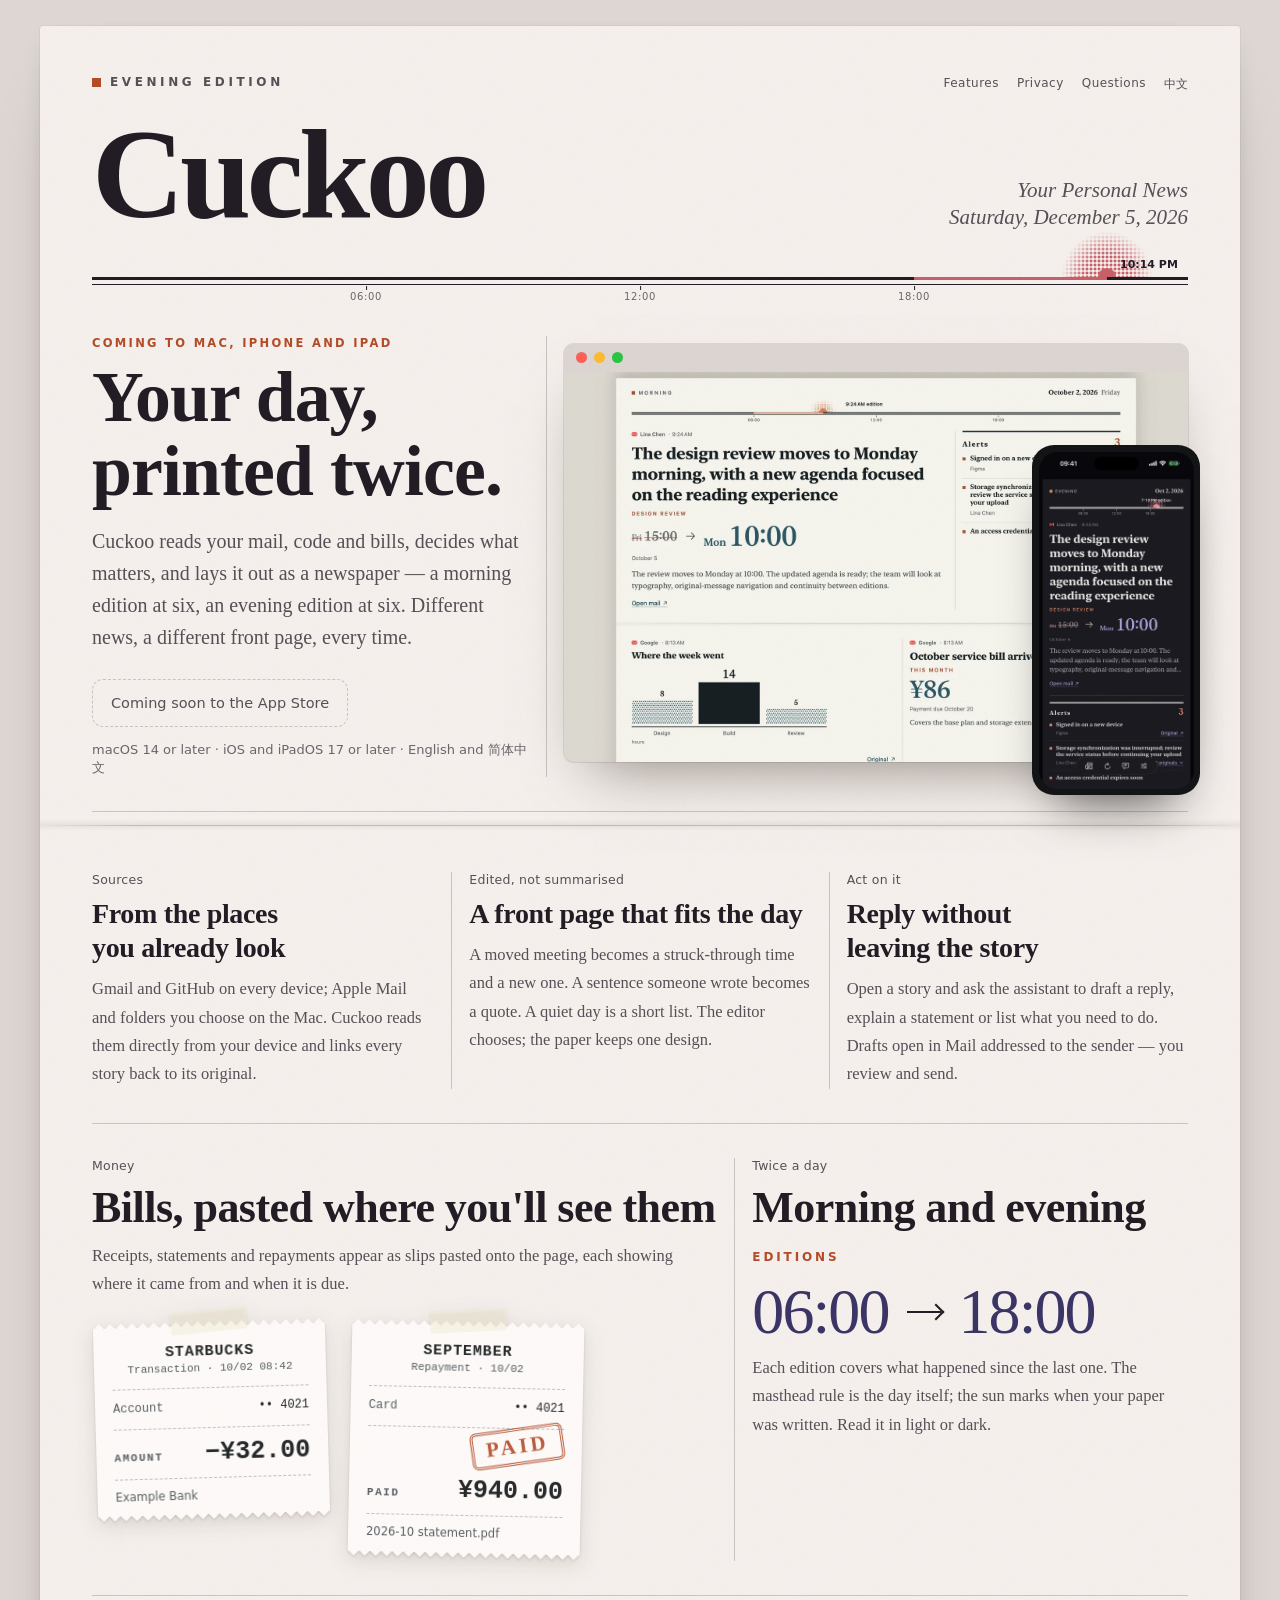
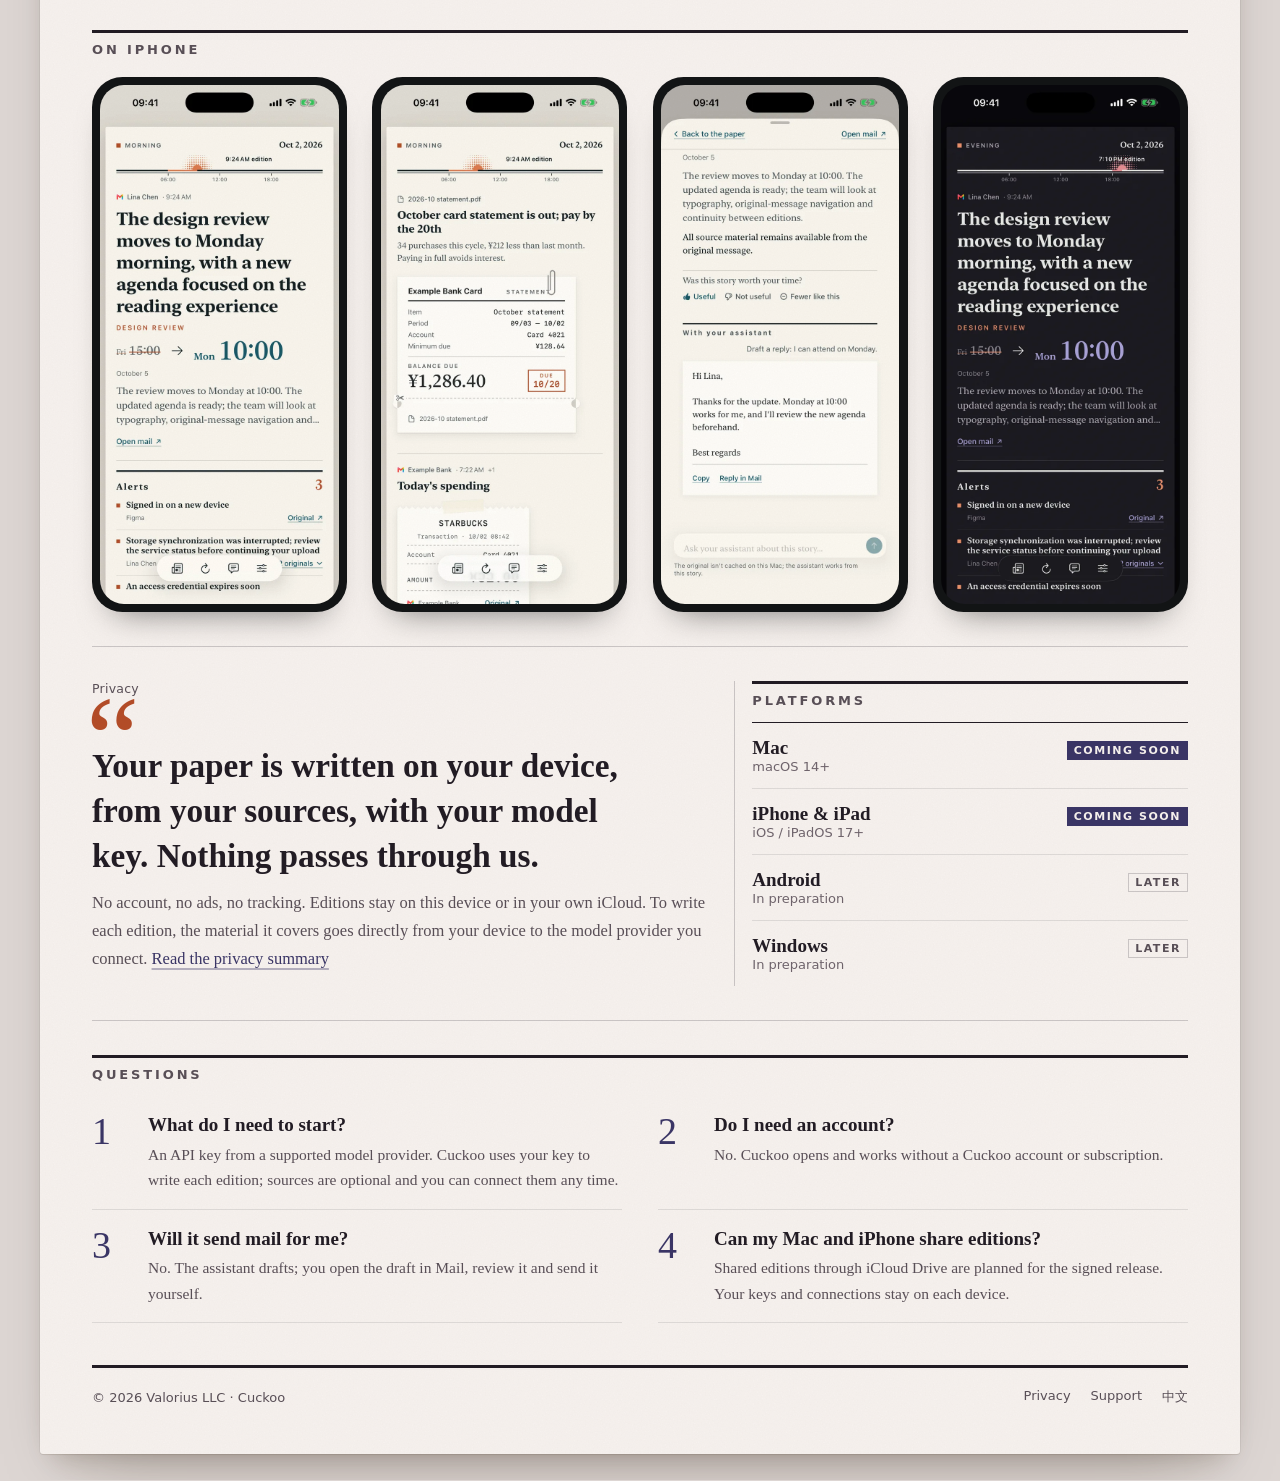
==== index.html @ d7185699 "Prepare direct Mac downloads and disclose update requests" ====
<!doctype html>
<html lang="en" data-lang="en">
<head>
<meta charset="utf-8">
<meta name="viewport" content="width=device-width, initial-scale=1, viewport-fit=cover">
<title>Cuckoo — Your Personal News</title>
<meta name="title-en" content="Cuckoo — Your Personal News">
<meta name="title-zh" content="晨昏报 — 你的个人报纸">
<meta name="description" content="Cuckoo turns your mail, code and bills into a personal newspaper, printed every morning and evening. For Mac, iPhone and iPad.">
<meta name="theme-color" content="#F7F4EC" media="(prefers-color-scheme: light)">
<meta name="theme-color" content="#151B1D" media="(prefers-color-scheme: dark)">
<link rel="icon" type="image/png" href="/favicon.png">
<link rel="apple-touch-icon" href="/apple-touch-icon.png">
<link rel="canonical" href="https://cuckoo.day/">
<meta property="og:type" content="website">
<meta property="og:url" content="https://cuckoo.day/">
<meta property="og:title" content="Cuckoo — Your Personal News">
<meta property="og:description" content="Your mail, code and bills, printed as a newspaper every morning and evening.">
<meta property="og:image" content="https://cuckoo.day/assets/og-image.png">
<meta name="twitter:card" content="summary_large_image">
<link rel="stylesheet" href="/assets/site.css">
<script src="/assets/config.js"></script>
<script src="/assets/site.js"></script>
</head>
<body>
<a class="skip" href="#main"><span data-l="en">Skip to content</span><span data-l="zh">跳到正文</span></a>
<article class="sheet">
  <header>
    <div class="folio">
      <span class="ed"><i></i><span data-edition>Morning edition</span></span>
      <nav aria-label="Site">
        <a class="opt" href="#features"><span data-l="en">Features</span><span data-l="zh">功能</span></a>
        <a class="opt" href="#privacy"><span data-l="en">Privacy</span><span data-l="zh">隐私</span></a>
        <a class="opt" href="#questions"><span data-l="en">Questions</span><span data-l="zh">问答</span></a>
        <button type="button" onclick="cuckooToggleLanguage()" aria-label="Switch language / 切换语言"><span data-l="en">中文</span><span data-l="zh">English</span></button>
      </nav>
    </div>
    <div class="nameplate">
      <h1><span data-l="en">Cuckoo</span><span data-l="zh">晨昏报</span></h1>
      <p><span data-l="en">Your Personal News</span><span data-l="zh">Cuckoo · 你的个人报纸</span><br><span class="date" data-today></span></p>
    </div>
    <div class="dayrule" aria-hidden="true">
      <div class="thick"></div><div class="thin"></div><div class="lit"></div>
      <span class="tick" style="left:25%">06:00</span><span class="tick" style="left:50%">12:00</span><span class="tick" style="left:75%">18:00</span>
      <div class="sun"></div><span class="now"></span>
    </div>
  </header>

  <main id="main">
    <section class="row" aria-labelledby="lead">
      <div class="cell s5">
        <div class="kick"><b><span data-l="en">Coming to Mac, iPhone and iPad</span><span data-l="zh">Mac、iPhone 与 iPad 首发</span></b></div>
        <h2 id="lead" class="hl h-xl"><span data-l="en">Your day, printed twice.</span><span data-l="zh">把一天，印成两份报纸。</span></h2>
        <p class="deck">
          <span data-l="en">Cuckoo reads your mail, code and bills, decides what matters, and lays it out as a newspaper — a morning edition at six, an evening edition at six. Different news, a different front page, every time.</span>
          <span data-l="zh">晨昏报读你的邮件、代码和账单，挑出真正要紧的事，排成一份报纸。早上六点一期晨报，傍晚六点一期晚报。每一期内容不同，头版也不同。</span>
        </p>
        <div class="get">
          <a class="store" data-download="mac" hidden href="#"><span><small>macOS 14+</small><span data-l="en">Download for Mac</span><span data-l="zh">下载 Mac 版</span></span></a>
          <a class="store" data-store="mac" hidden href="#"><svg viewBox="0 0 20 20" aria-hidden="true"><path d="M2 4.5A1.5 1.5 0 0 1 3.5 3h13A1.5 1.5 0 0 1 18 4.5V13H2zM0 14h20v1a2 2 0 0 1-2 2H2a2 2 0 0 1-2-2z"/></svg><span><small><span data-l="en">App Store</span><span data-l="zh">App Store</span></small><span data-l="en">Download for Mac</span><span data-l="zh">下载 Mac 版</span></span></a>
          <a class="store" data-store="ios" hidden href="#"><svg viewBox="0 0 20 20" aria-hidden="true"><path d="M6 1h8a2 2 0 0 1 2 2v14a2 2 0 0 1-2 2H6a2 2 0 0 1-2-2V3a2 2 0 0 1 2-2zm2 1.5v1h4v-1z"/></svg><span><small>App Store</small><span data-l="en">iPhone &amp; iPad</span><span data-l="zh">iPhone 与 iPad</span></span></a>
          <span class="soon" data-soon><span data-l="en">Coming soon to the App Store</span><span data-l="zh">即将在 App Store 上架</span></span>
        </div>
        <p class="req" style="margin-top:14px"><span data-l="en">macOS 14 or later · iOS and iPadOS 17 or later · English and 简体中文</span><span data-l="zh">macOS 14 或更新版本 · iOS 与 iPadOS 17 或更新版本 · 简体中文与 English</span></p>
      </div>
      <div class="cell s7">
        <div class="hero">
          <div class="mac">
            <div class="bar" aria-hidden="true"><i></i><i></i><i></i></div>
            <img width="1600" height="1000" data-src-en="/assets/shots/mac-en-01-front.webp" data-src-zh="/assets/shots/mac-zh-Hans-01-front.webp" data-alt-en="Cuckoo on a Mac: a morning edition whose lead story shows a meeting moved from Friday 15:00 to Monday 10:00, with three alerts in the margin." data-alt-zh="Mac 上的晨昏报：头条显示设计评审由周五 15:00 改到周一 10:00，右侧是三条提醒。" alt="">
          </div>
          <div class="phone">
            <img width="660" height="1434" data-src-en="/assets/shots/iphone-en-05-dusk-dark.webp" data-src-zh="/assets/shots/iphone-zh-Hans-05-dusk-dark.webp" data-alt-en="The evening edition on iPhone in dark appearance." data-alt-zh="iPhone 上深色外观的晚报。" alt="">
          </div>
        </div>
      </div>
    </section>

    <div class="fold" aria-hidden="true"></div>

    <section id="features" class="row" aria-label="Features">
      <article class="cell s4">
        <div class="kick"><span data-l="en">Sources</span><span data-l="zh">来源</span></div>
        <h3 class="hl h-m"><span data-l="en">From the places you already look</span><span data-l="zh">来自你本来就要看的地方</span></h3>
        <p class="body"><span data-l="en">Gmail and GitHub on every device; Apple Mail and folders you choose on the Mac. Cuckoo reads them directly from your device and links every story back to its original.</span><span data-l="zh">各设备都可连接 Gmail 和 GitHub；在 Mac 上还能读取 Apple 邮件和你选定的文件夹。所有内容由你的设备直接读取，每篇报道都能回到原文。</span></p>
      </article>
      <article class="cell s4">
        <div class="kick"><span data-l="en">Edited, not summarised</span><span data-l="zh">编辑，而非摘要</span></div>
        <h3 class="hl h-m"><span data-l="en">A front page that fits the day</span><span data-l="zh">每天的头版都不一样</span></h3>
        <p class="body"><span data-l="en">A moved meeting becomes a struck-through time and a new one. A sentence someone wrote becomes a quote. A quiet day is a short list. The editor chooses; the paper keeps one design.</span><span data-l="zh">会议改期，就把旧时间划掉、新时间放大；有人说了一句关键的话，就做成引语；没什么大事，就列几条要点。版式由编辑决定，设计始终如一。</span></p>
      </article>
      <article class="cell s4">
        <div class="kick"><span data-l="en">Act on it</span><span data-l="zh">读完就办</span></div>
        <h3 class="hl h-m"><span data-l="en">Reply without leaving the story</span><span data-l="zh">在报道里直接回复</span></h3>
        <p class="body"><span data-l="en">Open a story and ask the assistant to draft a reply, explain a statement or list what you need to do. Drafts open in Mail addressed to the sender — you review and send.</span><span data-l="zh">打开一篇报道，让助手起草回复、解释账单，或列出你要做的事。草稿会在邮件 App 中打开，收件人就是原发件人，由你确认后再发送。</span></p>
      </article>
    </section>

    <section class="row" aria-label="Finance and editions">
      <article class="cell s7">
        <div class="kick"><span data-l="en">Money</span><span data-l="zh">财务</span></div>
        <h3 class="hl h-l"><span data-l="en">Bills, pasted where you'll see them</span><span data-l="zh">账单，贴在你看得见的地方</span></h3>
        <p class="body"><span data-l="en">Receipts, statements and repayments appear as slips pasted onto the page, each showing where it came from and when it is due.</span><span data-l="zh">小票、账单、还款，像真的单据一样贴在报纸上，每张都写明来源和到期日。</span></p>
        <div class="board" aria-hidden="true">
          <div class="stk" style="--r:-1.6deg"><i class="tape"></i><div class="receipt">
            <div class="m">STARBUCKS</div><div class="sub"><span data-l="en">Transaction</span><span data-l="zh">交易</span> · 10/02 08:42</div>
            <div class="dash"></div><div class="kv"><span data-l="en">Account</span><span data-l="zh">账户</span><b>•• 4021</b></div><div class="dash"></div>
            <div class="tot"><span data-l="en">AMOUNT</span><span data-l="zh">金额</span><b>−¥32.00</b></div><div class="dash"></div>
            <div class="src">Example Bank</div></div></div>
          <div class="stk" style="--r:1.2deg"><i class="tape"></i><div class="receipt">
            <div class="m"><span data-l="en">SEPTEMBER</span><span data-l="zh">九月账单</span></div><div class="sub"><span data-l="en">Repayment</span><span data-l="zh">还款</span> · 10/02</div>
            <div class="dash"></div><div class="kv"><span data-l="en">Card</span><span data-l="zh">信用卡</span><b>•• 4021</b></div><div class="dash"></div>
            <div class="tot" style="padding-top:38px"><span data-l="en">PAID</span><span data-l="zh">已还</span><b>¥940.00</b></div><div class="dash"></div>
            <div class="src">2026-10 statement.pdf</div></div>
            <div class="stamp"><span data-l="en">PAID</span><span data-l="zh">已还款</span></div></div>
        </div>
      </article>
      <article class="cell s5">
        <div class="kick"><span data-l="en">Twice a day</span><span data-l="zh">每天两期</span></div>
        <h3 class="hl h-l"><span data-l="en">Morning and evening</span><span data-l="zh">晨报与晚报</span></h3>
        <div class="label" style="margin-top:18px"><span data-l="en">Editions</span><span data-l="zh">出报时间</span></div>
        <div class="change pair"><span class="to">06:00</span><span class="arrow" aria-hidden="true"></span><span class="to">18:00</span></div>
        <p class="body"><span data-l="en">Each edition covers what happened since the last one. The masthead rule is the day itself; the sun marks when your paper was written. Read it in light or dark.</span><span data-l="zh">每一期只写上一期之后发生的事。报头那道双线就是今天，太阳标出这份报纸写好的时刻。深色、浅色都好读。</span></p>
      </article>
    </section>

    <section class="row" aria-label="Screens">
      <div class="cell s12">
        <div class="slug"><span><span data-l="en">On iPhone</span><span data-l="zh">在 iPhone 上</span></span></div>
        <div class="screens">
          <figure><img width="660" height="1434" loading="lazy" decoding="async" data-src-en="/assets/shots/iphone-en-01-front.webp" data-src-zh="/assets/shots/iphone-zh-Hans-01-front.webp" data-alt-en="Front page with a changed meeting time and alerts." data-alt-zh="头版：会议改期与提醒。" alt=""></figure>
          <figure><img width="660" height="1434" loading="lazy" decoding="async" data-src-en="/assets/shots/iphone-en-02-finance.webp" data-src-zh="/assets/shots/iphone-zh-Hans-02-finance.webp" data-alt-en="A card statement pasted onto the page beside its story." data-alt-zh="信用卡账单像单据一样贴在报道旁。" alt=""></figure>
          <figure><img width="660" height="1434" loading="lazy" decoding="async" data-src-en="/assets/shots/iphone-en-03-story.webp" data-src-zh="/assets/shots/iphone-zh-Hans-03-story.webp" data-alt-en="A story with feedback buttons and a reply drafted by the assistant." data-alt-zh="报道详情：反馈按钮与助手起草的回复。" alt=""></figure>
          <figure><img width="660" height="1434" loading="lazy" decoding="async" data-src-en="/assets/shots/iphone-en-05-dusk-dark.webp" data-src-zh="/assets/shots/iphone-zh-Hans-05-dusk-dark.webp" data-alt-en="The evening edition in dark appearance." data-alt-zh="深色外观的晚报。" alt=""></figure>
        </div>
      </div>
    </section>

    <section id="privacy" class="row" aria-labelledby="privacy-title">
      <article class="cell s7">
        <div class="kick"><span data-l="en">Privacy</span><span data-l="zh">隐私</span></div>
        <div class="quote"><q id="privacy-title"><span data-l="en">Your paper is written on your device, from your sources, with your model key. Nothing passes through us.</span><span data-l="zh">你的报纸在你的设备上、用你的来源、凭你的模型密钥写成。中间不经过我们。</span></q></div>
        <p class="body"><span data-l="en">No account, no ads, no tracking. Editions stay on this device or in your own iCloud. To write each edition, the material it covers goes directly from your device to the model provider you connect.</span><span data-l="zh">无需账号，没有广告，不做跟踪。报纸保存在本机或你自己的 iCloud 中。写每一期时，相关材料从你的设备直接发送给你连接的模型服务商。</span> <a class="link" href="/privacy/"><span data-l="en">Read the privacy summary</span><span data-l="zh">阅读隐私说明</span></a></p>
      </article>
      <article class="cell s5">
        <div class="slug"><span><span data-l="en">Platforms</span><span data-l="zh">平台</span></span></div>
        <table class="ledger">
          <tr><td><div class="p">Mac</div><div class="v">macOS 14+</div></td><td class="st on"><span data-l="en">Coming soon</span><span data-l="zh">即将推出</span></td></tr>
          <tr><td><div class="p">iPhone &amp; iPad</div><div class="v">iOS / iPadOS 17+</div></td><td class="st on"><span data-l="en">Coming soon</span><span data-l="zh">即将推出</span></td></tr>
          <tr><td><div class="p">Android</div><div class="v"><span data-l="en">In preparation</span><span data-l="zh">筹备中</span></div></td><td class="st later"><span data-l="en">Later</span><span data-l="zh">稍后</span></td></tr>
          <tr><td><div class="p">Windows</div><div class="v"><span data-l="en">In preparation</span><span data-l="zh">筹备中</span></div></td><td class="st later"><span data-l="en">Later</span><span data-l="zh">稍后</span></td></tr>
        </table>
      </article>
    </section>

    <section id="questions" class="row" aria-labelledby="questions-title">
      <div class="cell s12">
        <div class="slug"><span id="questions-title"><span data-l="en">Questions</span><span data-l="zh">问答</span></span></div>
        <div class="briefs">
          <div class="brief"><span class="no">1</span><div><h3><span data-l="en">What do I need to start?</span><span data-l="zh">开始用需要什么？</span></h3><p><span data-l="en">An API key from a supported model provider. Cuckoo uses your key to write each edition; sources are optional and you can connect them any time.</span><span data-l="zh">一个支持的模型供应商的 API 密钥。晨昏报用你的密钥来写每一期报纸；来源可以随时再连接，不是必需的。</span></p></div></div>
          <div class="brief"><span class="no">2</span><div><h3><span data-l="en">Do I need an account?</span><span data-l="zh">需要注册账号吗？</span></h3><p><span data-l="en">No. Cuckoo opens and works without a Cuckoo account or subscription.</span><span data-l="zh">不需要。不注册晨昏报账号、不订阅，也能直接打开使用。</span></p></div></div>
          <div class="brief"><span class="no">3</span><div><h3><span data-l="en">Will it send mail for me?</span><span data-l="zh">它会替我发邮件吗？</span></h3><p><span data-l="en">No. The assistant drafts; you open the draft in Mail, review it and send it yourself.</span><span data-l="zh">不会。助手只起草，你在邮件 App 里检查后自己发送。</span></p></div></div>
          <div class="brief"><span class="no">4</span><div><h3><span data-l="en">Can my Mac and iPhone share editions?</span><span data-l="zh">Mac 和 iPhone 能共享报纸吗？</span></h3><p><span data-l="en">Shared editions through iCloud Drive are planned for the signed release. Your keys and connections stay on each device.</span><span data-l="zh">正式签名发行版计划通过 iCloud Drive 共享报纸。密钥和连接仍分别保存在各自设备上。</span></p></div></div>
        </div>
      </div>
    </section>
  </main>

  <footer class="foot">
    <span>© <span data-year>2026</span> Valorius LLC · <span data-l="en">Cuckoo</span><span data-l="zh">晨昏报</span></span>
    <nav aria-label="Footer">
      <a href="/privacy/"><span data-l="en">Privacy</span><span data-l="zh">隐私说明</span></a>
      <a href="/support/"><span data-l="en">Support</span><span data-l="zh">帮助与支持</span></a>
      <a href="#" onclick="cuckooToggleLanguage(); return false;"><span data-l="en">中文</span><span data-l="zh">English</span></a>
    </nav>
  </footer>
</article>
<script>document.querySelectorAll("[data-year]").forEach(function (n) { n.textContent = new Date().getFullYear(); });</script>
</body>
</html>
---- assets/site.css ----
/* Cuckoo · cuckoo.day — the same paper system as the app. System typefaces only. */
:root {
  --desk: #DEDAD2; --paper: #F7F4EC; --ink: #141F22; --ink2: #4A565A; --ink3: #646D70;
  --hair: rgba(20,31,34,.11); --rule: rgba(20,31,34,.2);
  --spot: #185867; --signal: #B44C27; --sun: #DE7A4E;
  --slip: #FDFCF8; --slip-ink: #262A2B; --slip-ink2: #5A6164; --slip-rule: rgba(38,42,43,.28); --tape: rgba(246,240,222,.62);
  --shadow: 0 0 0 .5px rgba(60,45,30,.10), 0 1px 1px rgba(60,45,30,.08), 0 14px 28px -14px rgba(60,45,30,.30), 0 40px 70px -40px rgba(60,45,30,.35);
  --crease: rgba(70,50,30,.07);
  --serif: ui-serif, "New York", "Iowan Old Style", Georgia, "Songti SC", "STSong", "Noto Serif CJK SC", "Source Han Serif SC", serif;
  --serif-zh: "Songti SC", "STSong", "Noto Serif CJK SC", "Source Han Serif SC", ui-serif, serif;
  --sans: -apple-system, BlinkMacSystemFont, "SF Pro Text", "PingFang SC", "Helvetica Neue", "Segoe UI", system-ui, sans-serif;
  --mono: ui-monospace, "SF Mono", Menlo, Consolas, monospace;
  --gap: clamp(22px, 3vw, 36px);
  color-scheme: light dark;
}
@media (prefers-color-scheme: light) {
  html.dusk { --desk: #DDD6D3; --paper: #F6F1EE; --ink: #221C24; --ink2: #594F57; --ink3: #6F646C; --spot: #3A3566; --sun: #C9606A; --hair: rgba(34,28,36,.11); --rule: rgba(34,28,36,.2); --slip: #FEFBFA; }
}
@media (prefers-color-scheme: dark) {
  :root { --desk: #060809; --paper: #151B1D; --ink: #E6E9E4; --ink2: #A3ACAA; --ink3: #808B8C; --hair: rgba(230,233,228,.085); --rule: rgba(230,233,228,.17);
    --spot: #7FB8C4; --signal: #EE8D66; --sun: #EE8D66; --slip: #2B3133; --slip-ink: #E9ECE8; --slip-ink2: #A6AFAE; --slip-rule: rgba(233,236,232,.22); --tape: rgba(220,215,200,.16);
    --shadow: 0 0 0 .5px rgba(255,255,255,.06), 0 30px 60px -30px rgba(0,0,0,.9); --crease: rgba(0,0,0,.35); }
  html.dusk { --desk: #08070B; --paper: #18161D; --spot: #A7A0D8; --sun: #E28A8F; --slip: #2C2A33; }
}
* { box-sizing: border-box; margin: 0; padding: 0; }
[hidden] { display: none !important; }
html { -webkit-text-size-adjust: 100%; scroll-behavior: smooth; background: var(--desk); }
@media (prefers-reduced-motion: reduce) { html { scroll-behavior: auto; } }
body { min-height: 100dvh; background: var(--desk); color: var(--ink); font-family: var(--sans); line-height: 1.5; -webkit-font-smoothing: antialiased; text-rendering: optimizeLegibility; }
a { color: inherit; }
img { display: block; max-width: 100%; height: auto; }
html[data-lang="en"] [data-l="zh"], html[data-lang="zh"] [data-l="en"] { display: none !important; }
html[data-lang="zh"] .hl, html[data-lang="zh"] .serif { font-family: var(--serif-zh); }
.skip { position: absolute; left: -999px; top: 12px; background: var(--ink); color: var(--paper); padding: 8px 14px; z-index: 10; }
.skip:focus { left: 12px; }
:focus-visible { outline: 2px solid var(--spot); outline-offset: 3px; border-radius: 2px; }

/* The sheet */
.sheet { position: relative; max-width: 1200px; margin: clamp(10px, 2vw, 28px) auto; background: var(--paper); border-radius: 3px; box-shadow: var(--shadow);
  padding: clamp(20px, 4vw, 44px) clamp(20px, 4.2vw, 52px) clamp(28px, 4vw, 48px); isolation: isolate; overflow: hidden; }
.sheet::after { content: ""; position: absolute; inset: 0; pointer-events: none; z-index: 5; opacity: .75; mix-blend-mode: multiply;
  background-image: url("data:image/svg+xml;utf8,<svg xmlns='http://www.w3.org/2000/svg' width='220' height='220'><filter id='n'><feTurbulence type='fractalNoise' baseFrequency='.75' numOctaves='3' stitchTiles='stitch'/><feColorMatrix values='0 0 0 0 .42  0 0 0 0 .38  0 0 0 0 .32  0 0 0 .07 0'/></filter><rect width='100%' height='100%' filter='url(%23n)'/></svg>"); }
@media (prefers-color-scheme: dark) { .sheet::after { mix-blend-mode: screen; opacity: .45; } }
@media (prefers-contrast: more) { .sheet::after { display: none; } }

/* Masthead */
.folio { display: flex; align-items: baseline; justify-content: space-between; gap: 16px; font: 600 12px var(--sans); letter-spacing: .3em; color: var(--ink2); text-transform: uppercase; }
.folio .ed { display: inline-flex; align-items: center; gap: 9px; }
.folio .ed i { width: 9px; height: 9px; background: var(--signal); }
.folio .date { font: 600 15px var(--serif); letter-spacing: .04em; color: var(--ink); text-transform: none; }
.folio nav { display: flex; gap: 18px; letter-spacing: .04em; text-transform: none; font-weight: 500; }
.folio nav a, .folio nav button { color: var(--ink2); text-decoration: none; background: none; border: 0; font: inherit; cursor: pointer; padding: 6px 0; }
.folio nav a:hover, .folio nav button:hover { color: var(--spot); }
.nameplate { display: flex; align-items: end; justify-content: space-between; gap: 24px; margin: 18px 0 6px; }
.nameplate h1 { font: 800 clamp(54px, 10vw, 128px)/.9 var(--serif); letter-spacing: -.035em; }
html[data-lang="zh"] .nameplate h1 { font-family: var(--serif-zh); font-weight: 900; letter-spacing: .02em; }
.nameplate p { font: italic 400 clamp(16px, 1.8vw, 21px)/1.3 var(--serif); color: var(--ink2); text-align: right; max-width: 18em; }
.nameplate img { width: clamp(64px, 9vw, 112px); border-radius: 22%; box-shadow: 0 10px 24px -14px rgba(0,0,0,.45); }
.dayrule { position: relative; height: 64px; margin-top: 4px; }
.dayrule .thick, .dayrule .thin, .dayrule .lit { position: absolute; left: 0; right: 0; background: var(--ink); }
.dayrule .thick { bottom: 22px; height: 3px; } .dayrule .thin { bottom: 17px; height: 1px; }
.dayrule .lit { background: var(--sun); right: auto; bottom: 22px; height: 3px; }
.dayrule .tick { position: absolute; bottom: 0; transform: translateX(-50%); font: 500 10px var(--sans); color: var(--ink3); letter-spacing: .06em; font-variant-numeric: tabular-nums; }
.dayrule .tick::before { content: ""; position: absolute; left: 50%; top: -5px; height: 4px; width: 1px; background: var(--ink); }
.dayrule .sun { position: absolute; bottom: 25px; width: 92px; height: 46px; margin-left: -46px; overflow: hidden; }
.dayrule .sun::before { content: ""; position: absolute; left: 0; top: 0; width: 92px; height: 92px; border-radius: 50%;
  background-image: radial-gradient(circle, var(--sun) 0 1.25px, transparent 1.75px); background-size: 4px 4px;
  -webkit-mask: radial-gradient(circle, #000 0 34%, rgba(0,0,0,.55) 52%, transparent 70%); mask: radial-gradient(circle, #000 0 34%, rgba(0,0,0,.55) 52%, transparent 70%); }
.dayrule .sun::after { content: ""; position: absolute; left: 37px; bottom: -9px; width: 18px; height: 18px; border-radius: 50%; background: var(--sun); }
.dayrule .now { position: absolute; bottom: 31px; margin-left: 52px; font: 600 11px var(--sans); white-space: nowrap; font-variant-numeric: tabular-nums; }

/* Grid */
.row { display: grid; grid-template-columns: repeat(12, 1fr); column-gap: var(--gap); padding: clamp(22px, 3vw, 34px) 0; border-bottom: 1px solid var(--rule); }
.row:last-of-type { border-bottom: 0; }
.cell { position: relative; min-width: 0; }
.cell + .cell::before { content: ""; position: absolute; left: calc(var(--gap) / -2); top: 0; bottom: 0; width: 1px; background: var(--rule); }
.s4 { grid-column: span 4; } .s5 { grid-column: span 5; } .s6 { grid-column: span 6; } .s7 { grid-column: span 7; } .s8 { grid-column: span 8; } .s12 { grid-column: span 12; }
.fold { position: relative; height: 26px; margin: 0 calc(clamp(20px, 4.2vw, 52px) * -1); }
.fold::before { content: ""; position: absolute; left: 0; right: 0; top: 7px; height: 12px; background: linear-gradient(180deg, transparent, var(--crease), transparent); }
.fold::after { content: ""; position: absolute; left: 0; right: 0; top: 50%; height: 1px; background: linear-gradient(90deg, transparent, var(--rule) 8%, var(--rule) 92%, transparent); }
@media (max-width: 560px) {
  .dayrule .now { display: none; }
  .nameplate p { font-size: 15px; }
}
@media (max-width: 860px) {
  .row { grid-template-columns: 1fr; row-gap: 30px; }
  .row > .cell { grid-column: 1 / -1; }
  .cell + .cell::before { left: 0; right: 0; top: -15px; bottom: auto; width: auto; height: 1px; }
  .nameplate { flex-wrap: wrap; } .nameplate p { text-align: left; }
  .folio nav .opt { display: none; }
}

/* Type */
.kick { display: flex; align-items: center; gap: 8px; font: 500 12.5px var(--sans); color: var(--ink2); margin-bottom: 10px; letter-spacing: .02em; }
.kick b { font-weight: 700; color: var(--signal); letter-spacing: .2em; font-size: 11.5px; text-transform: uppercase; }
.hl { font-family: var(--serif); font-weight: 800; letter-spacing: -.012em; text-wrap: balance; color: var(--ink); }
html[data-lang="zh"] .hl { font-weight: 900; letter-spacing: 0; font-feature-settings: "palt"; }
.h-xl { font-size: clamp(38px, 5.6vw, 72px); line-height: 1.04; } .h-l { font-size: clamp(30px, 3.6vw, 44px); line-height: 1.12; } .h-m { font-size: clamp(22px, 2.2vw, 28px); line-height: 1.22; }
.deck { font: 400 clamp(17px, 1.6vw, 20px)/1.6 var(--serif); color: var(--ink2); max-width: 36em; text-wrap: pretty; margin-top: 16px; }
html[data-lang="zh"] .deck, html[data-lang="zh"] .body { font-family: var(--serif-zh); }
.body { font: 400 16.5px/1.72 var(--serif); color: var(--ink2); text-wrap: pretty; margin-top: 10px; }
.slug { border-top: 3px solid var(--ink); padding-top: 9px; margin-bottom: 14px; display: flex; align-items: baseline; justify-content: space-between; font: 800 13px var(--sans); letter-spacing: .22em; text-transform: uppercase; color: var(--ink2); }
.slug .n { font: 500 28px/1 var(--serif); color: var(--signal); letter-spacing: 0; }
.link { color: var(--spot); text-decoration: underline; text-decoration-thickness: 1.5px; text-underline-offset: 4px; text-decoration-color: color-mix(in srgb, var(--spot) 35%, transparent); font-weight: 500; }
.link:hover { text-decoration-color: var(--spot); }

/* Download */
.get { display: flex; flex-wrap: wrap; gap: 12px 22px; align-items: center; margin-top: 26px; }
.store { display: inline-flex; align-items: center; gap: 10px; min-height: 48px; padding: 0 20px 0 16px; border-radius: 11px; background: var(--ink); color: var(--paper); text-decoration: none; font: 600 15px var(--sans); transition: transform .15s ease; }
.store:hover { transform: translateY(-1px); } .store:active { transform: translateY(1px); }
.store svg { width: 20px; height: 20px; fill: currentColor; }
.store small { display: block; font-size: 10.5px; font-weight: 500; opacity: .75; letter-spacing: .02em; }
.soon { display: inline-flex; align-items: center; gap: 10px; min-height: 48px; padding: 0 18px; border: 1.5px dashed var(--rule); border-radius: 11px; color: var(--ink2); font: 500 14.5px var(--sans); }
.req { font: 13px var(--sans); color: var(--ink3); }

/* Hero composition */
.hero { position: relative; margin-top: 8px; }
.hero .mac { border-radius: 10px; overflow: hidden; box-shadow: 0 0 0 1px var(--hair), 0 30px 60px -30px rgba(40,28,16,.55); background: var(--desk); }
.hero .mac .bar { height: 28px; display: flex; align-items: center; gap: 7px; padding: 0 12px; background: var(--desk); }
.hero .mac .bar i { width: 11px; height: 11px; border-radius: 50%; } .hero .mac .bar i:nth-child(1){background:#FF5F57}.hero .mac .bar i:nth-child(2){background:#FEBC2E}.hero .mac .bar i:nth-child(3){background:#28C840}
.hero .phone { position: absolute; right: -2%; bottom: -8%; width: 27%; border-radius: 13% / 6.2%; padding: 1.1%; background: #121415; box-shadow: 0 30px 50px -24px rgba(0,0,0,.6); }
.hero .phone img { border-radius: 12% / 5.6%; }
@media (max-width: 860px) { .hero .phone { width: 34%; right: 0; bottom: -10%; } }

/* Stickers */
.board { display: flex; flex-wrap: wrap; gap: 26px 22px; padding: 22px 4px 4px; }
.stk { position: relative; transform: rotate(var(--r, 0deg)); filter: drop-shadow(0 1px 1px rgba(60,45,30,.18)) drop-shadow(0 6px 10px rgba(60,45,30,.14)); }
.stk .tape { position: absolute; z-index: 2; top: -11px; left: 50%; width: 76px; height: 22px; transform: translateX(-50%) rotate(-4deg); background: var(--tape); }
.receipt { width: 232px; background: var(--slip); color: var(--slip-ink); padding: 22px 18px 18px; font: 12px/1.55 var(--mono);
  --s: 11px; --m: conic-gradient(from 135deg at top,#0000,#000 1deg 89deg,#0000 90deg) top/var(--s) 51% repeat-x, conic-gradient(from -45deg at bottom,#0000,#000 1deg 89deg,#0000 90deg) bottom/var(--s) 51% repeat-x;
  -webkit-mask: var(--m); mask: var(--m); }
.receipt .m { font: 600 15px var(--mono); letter-spacing: .06em; text-align: center; }
.receipt .sub { text-align: center; color: var(--slip-ink2); font-size: 11px; }
.receipt .dash { border-top: 1.5px dashed var(--slip-rule); margin: 10px 0; }
.receipt .kv { display: flex; justify-content: space-between; color: var(--slip-ink2); } .receipt .kv b { color: var(--slip-ink); font-weight: 500; }
.receipt .tot { display: flex; justify-content: space-between; align-items: baseline; } .receipt .tot span { font-weight: 600; font-size: 11px; letter-spacing: .14em; color: var(--slip-ink2); }
.receipt .tot b { font: 600 25px var(--mono); }
.receipt .src { font: 11.5px var(--sans); color: var(--slip-ink2); }
.stamp { position: absolute; right: 18px; top: 106px; transform: rotate(-9deg); color: var(--signal); border: 3px double var(--signal); border-radius: 6px; padding: 3px 12px; font: 900 21px/1.2 var(--serif-zh); letter-spacing: .16em; opacity: .9; }

/* Figure */
.change { display: flex; align-items: center; gap: 14px 18px; margin-top: 16px; }
.change.pair .to { font-size: clamp(42px, 5vw, 72px); }
.change.pair .arrow { flex: 0 0 34px; }
.change .from { font: 500 clamp(28px, 3vw, 40px) var(--serif); color: var(--ink3); text-decoration: line-through; text-decoration-color: var(--signal); text-decoration-thickness: 2px; font-variant-numeric: lining-nums; }
.change .to { font: 500 clamp(56px, 7vw, 92px)/1 var(--serif); color: var(--spot); letter-spacing: -.03em; font-variant-numeric: lining-nums; }
.change .arrow { width: 52px; height: 2px; background: var(--ink); position: relative; } .change .arrow::after { content: ""; position: absolute; right: -1px; top: -5px; width: 10px; height: 10px; border-top: 2px solid var(--ink); border-right: 2px solid var(--ink); transform: rotate(45deg); }
.label { font: 700 12px var(--sans); letter-spacing: .24em; color: var(--signal); text-transform: uppercase; }

/* Quote */
.quote { position: relative; padding-top: 38px; }
.quote::before { content: "\201C"; position: absolute; top: -26px; left: -6px; font: 400 120px/1 var(--serif); color: var(--signal); }
.quote q { quotes: none; display: block; font: 600 clamp(24px, 2.6vw, 34px)/1.35 var(--serif); text-wrap: balance; }
html[data-lang="zh"] .quote q { font-family: var(--serif-zh); font-weight: 700; }

/* Screens */
.screens { display: grid; grid-template-columns: repeat(4, 1fr); gap: clamp(14px, 2vw, 26px); margin-top: 20px; }
.screens figure { border-radius: 12% / 5.6%; overflow: hidden; background: #121415; padding: 3.2%; box-shadow: 0 20px 34px -22px rgba(0,0,0,.55); }
.screens figure img { border-radius: 10% / 4.8%; }
@media (max-width: 860px) { .screens { grid-template-columns: repeat(4, 62%); overflow-x: auto; scroll-snap-type: x mandatory; padding-bottom: 10px; } .screens figure { scroll-snap-align: start; } }

/* Platforms ledger */
.ledger { width: 100%; border-collapse: collapse; margin-top: 4px; }
.ledger td { padding: 14px 0; border-top: 1px solid var(--hair); vertical-align: baseline; }
.ledger tr:first-child td { border-top: 1.5px solid var(--ink); }
.ledger .p { font: 700 19px var(--serif); } html[data-lang="zh"] .ledger .p { font-family: var(--serif-zh); }
.ledger .v { font: 13px var(--sans); color: var(--ink3); }
.ledger .st { text-align: right; font: 700 11px var(--sans); letter-spacing: .14em; text-transform: uppercase; white-space: nowrap; }
.ledger .st span { padding: 3px 7px; } .ledger .on span { background: var(--spot); color: var(--paper); } .ledger .later span { box-shadow: inset 0 0 0 1px var(--rule); color: var(--ink2); }

/* Briefs */
.briefs { display: grid; grid-template-columns: 1fr 1fr; column-gap: var(--gap); }
@media (max-width: 860px) { .briefs { grid-template-columns: 1fr; } }
.brief { display: grid; grid-template-columns: 44px 1fr; gap: 0 12px; padding: 16px 0; border-bottom: 1px solid var(--hair); }
.brief .no { font: 500 38px/1 var(--serif); color: var(--spot); font-variant-numeric: lining-nums; }
.brief h3 { font: 800 19px/1.35 var(--serif); } html[data-lang="zh"] .brief h3 { font-family: var(--serif-zh); font-weight: 900; }
.brief p { font: 15.5px/1.65 var(--serif); color: var(--ink2); margin-top: 4px; } html[data-lang="zh"] .brief p { font-family: var(--serif-zh); }

/* Footer */
.foot { display: flex; flex-wrap: wrap; justify-content: space-between; gap: 14px 26px; align-items: center; padding-top: 20px; border-top: 3px solid var(--ink); margin-top: 8px; font: 13px var(--sans); color: var(--ink2); }
.foot nav { display: flex; flex-wrap: wrap; gap: 8px 20px; }
.foot a { text-decoration: none; } .foot a:hover { color: var(--spot); }

/* Article pages */
.article { max-width: 760px; }
.article h2 { font: 800 24px/1.3 var(--serif); margin: 34px 0 8px; } html[data-lang="zh"] .article h2 { font-family: var(--serif-zh); font-weight: 900; }
.article p, .article li { font: 17px/1.72 var(--serif); color: var(--ink2); margin-top: 10px; } html[data-lang="zh"] .article p, html[data-lang="zh"] .article li { font-family: var(--serif-zh); }
.article ul { padding-left: 1.2em; }
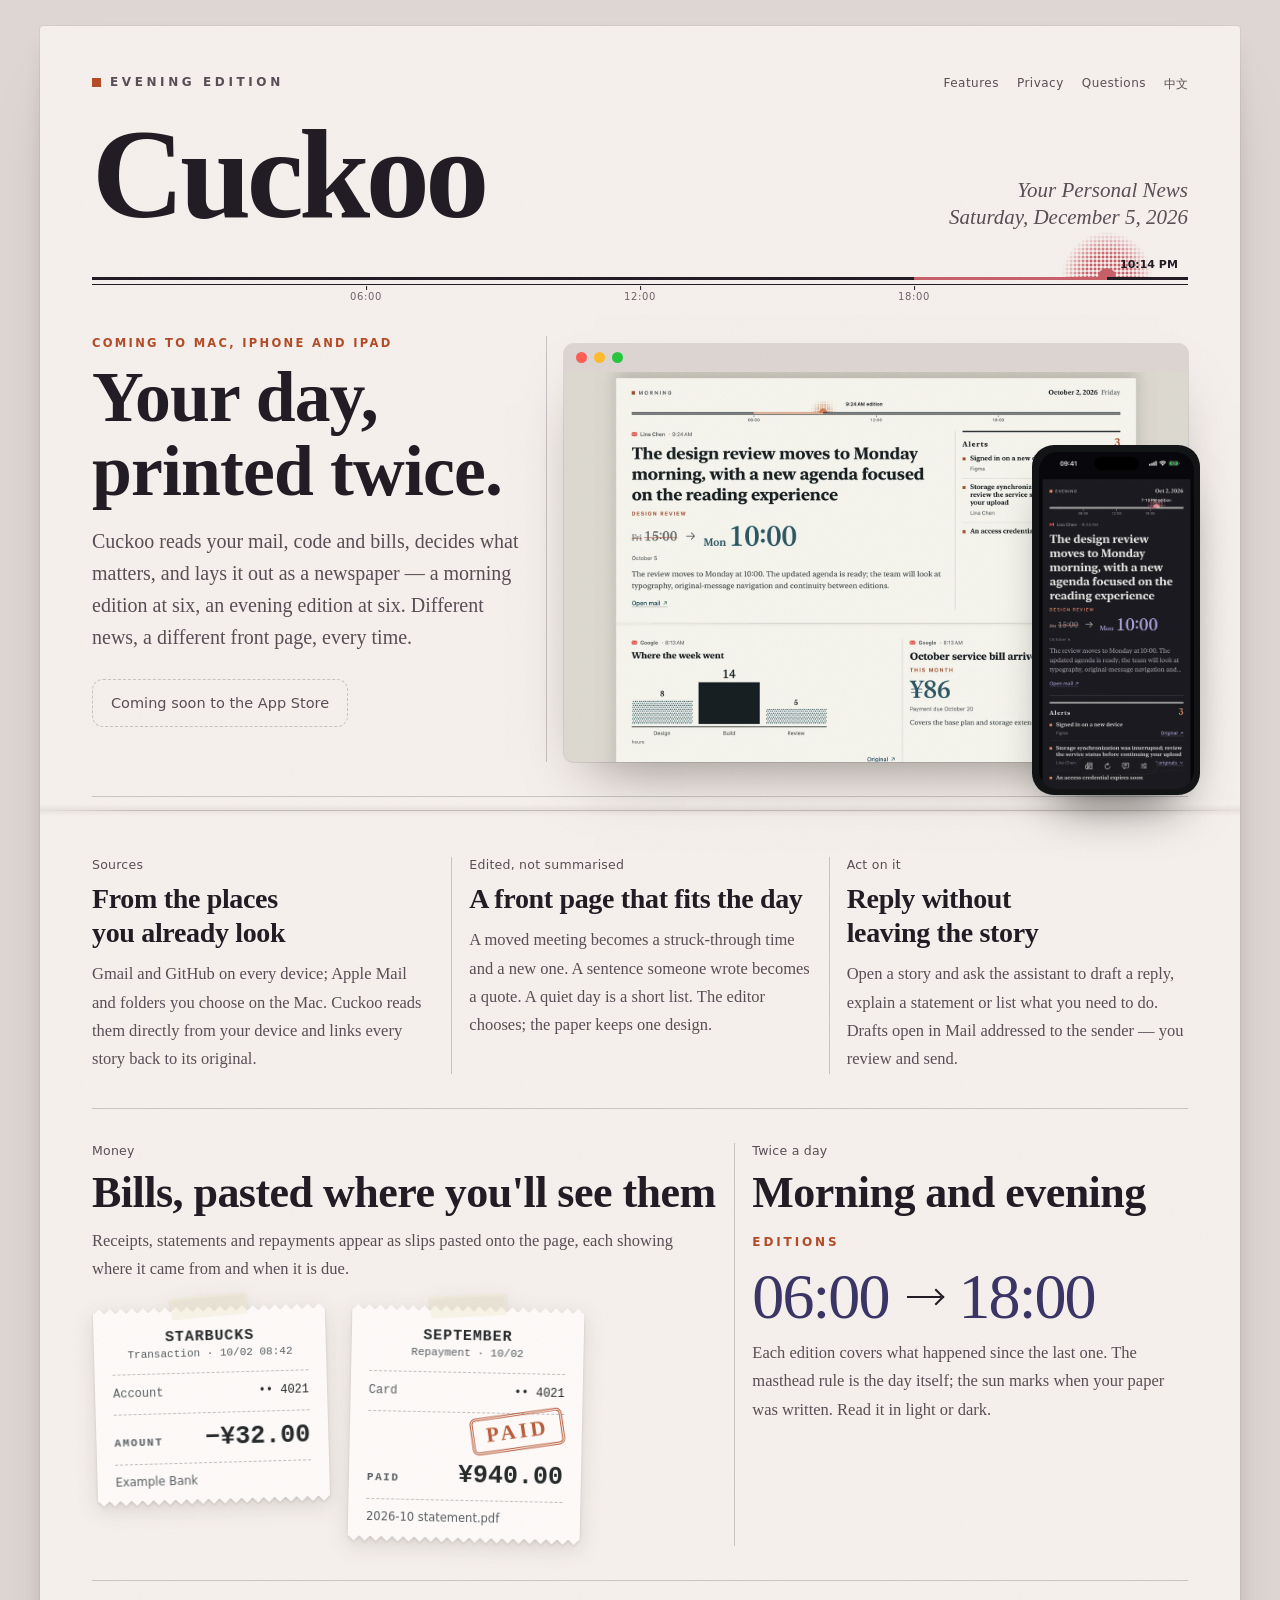
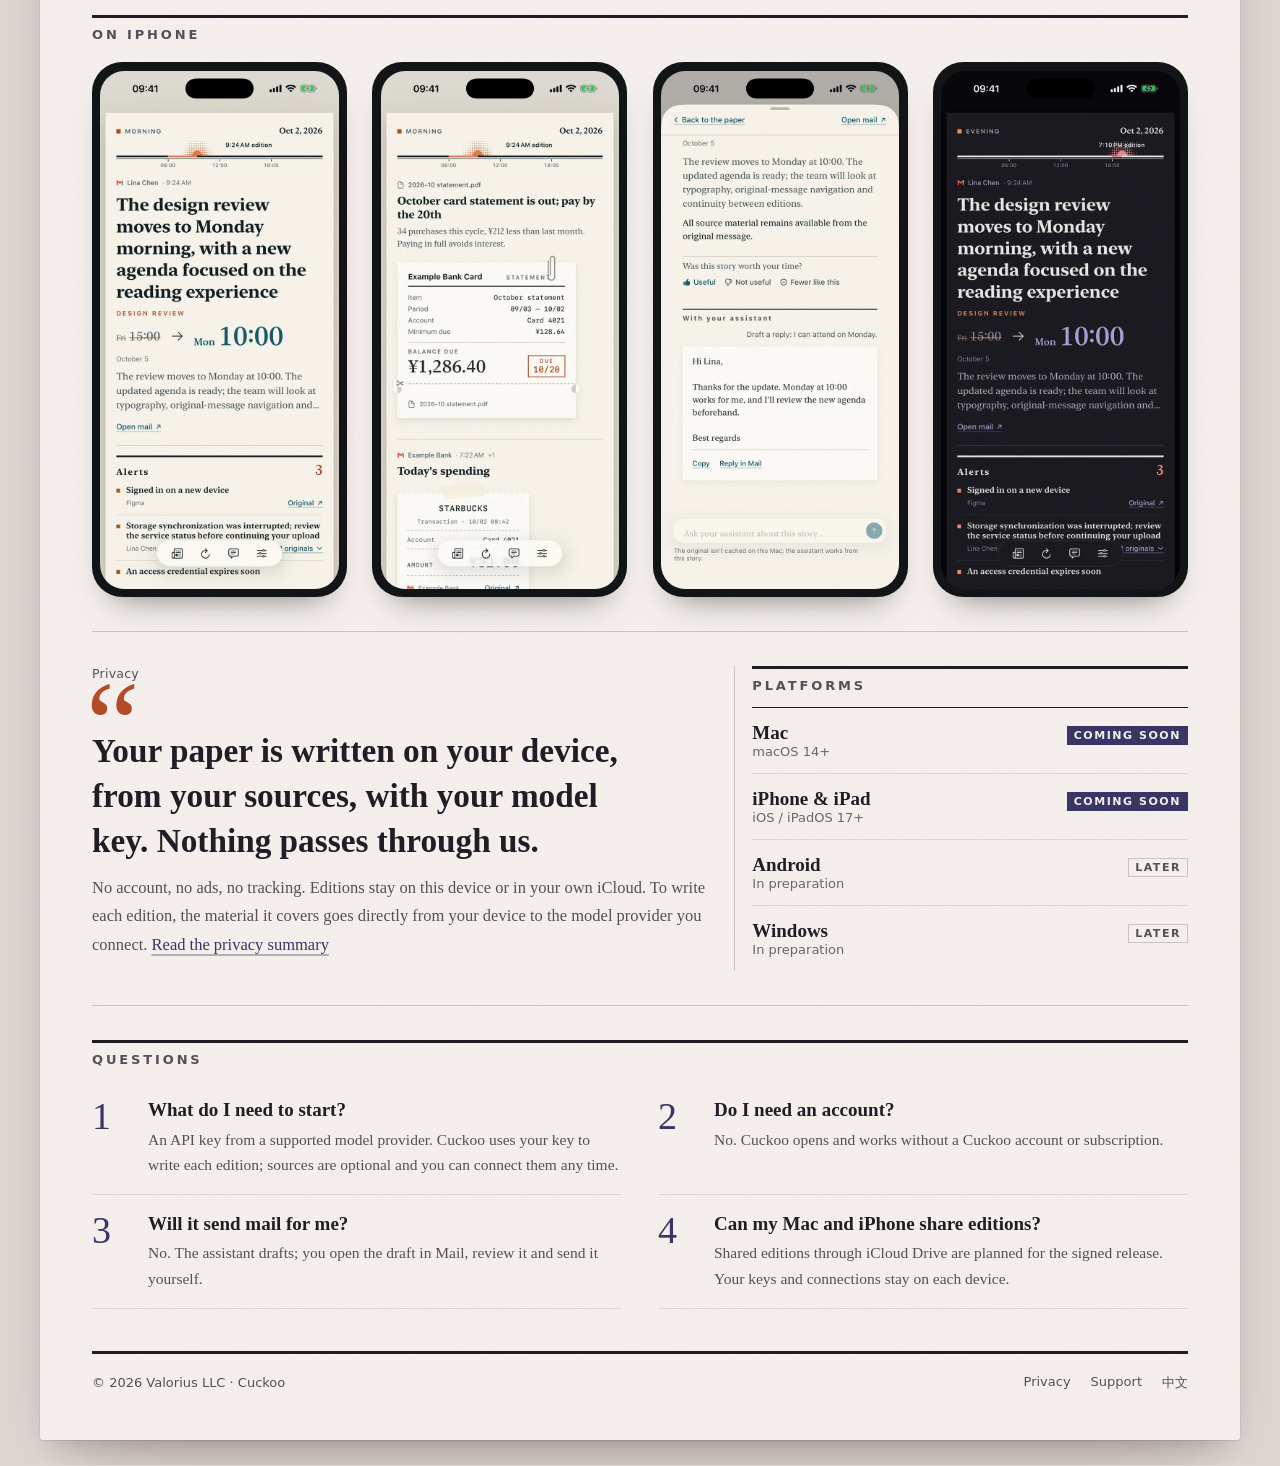
==== commit 9a768604: "Remove redundant homepage requirements line" ====
--- a/index.html
+++ b/index.html
@@ -61,7 +61,6 @@
           <a class="store" data-store="ios" hidden href="#"><svg viewBox="0 0 20 20" aria-hidden="true"><path d="M6 1h8a2 2 0 0 1 2 2v14a2 2 0 0 1-2 2H6a2 2 0 0 1-2-2V3a2 2 0 0 1 2-2zm2 1.5v1h4v-1z"/></svg><span><small>App Store</small><span data-l="en">iPhone &amp; iPad</span><span data-l="zh">iPhone 与 iPad</span></span></a>
           <span class="soon" data-soon><span data-l="en">Coming soon to the App Store</span><span data-l="zh">即将在 App Store 上架</span></span>
         </div>
-        <p class="req" style="margin-top:14px"><span data-l="en">macOS 14 or later · iOS and iPadOS 17 or later · English and 简体中文</span><span data-l="zh">macOS 14 或更新版本 · iOS 与 iPadOS 17 或更新版本 · 简体中文与 English</span></p>
       </div>
       <div class="cell s7">
         <div class="hero">
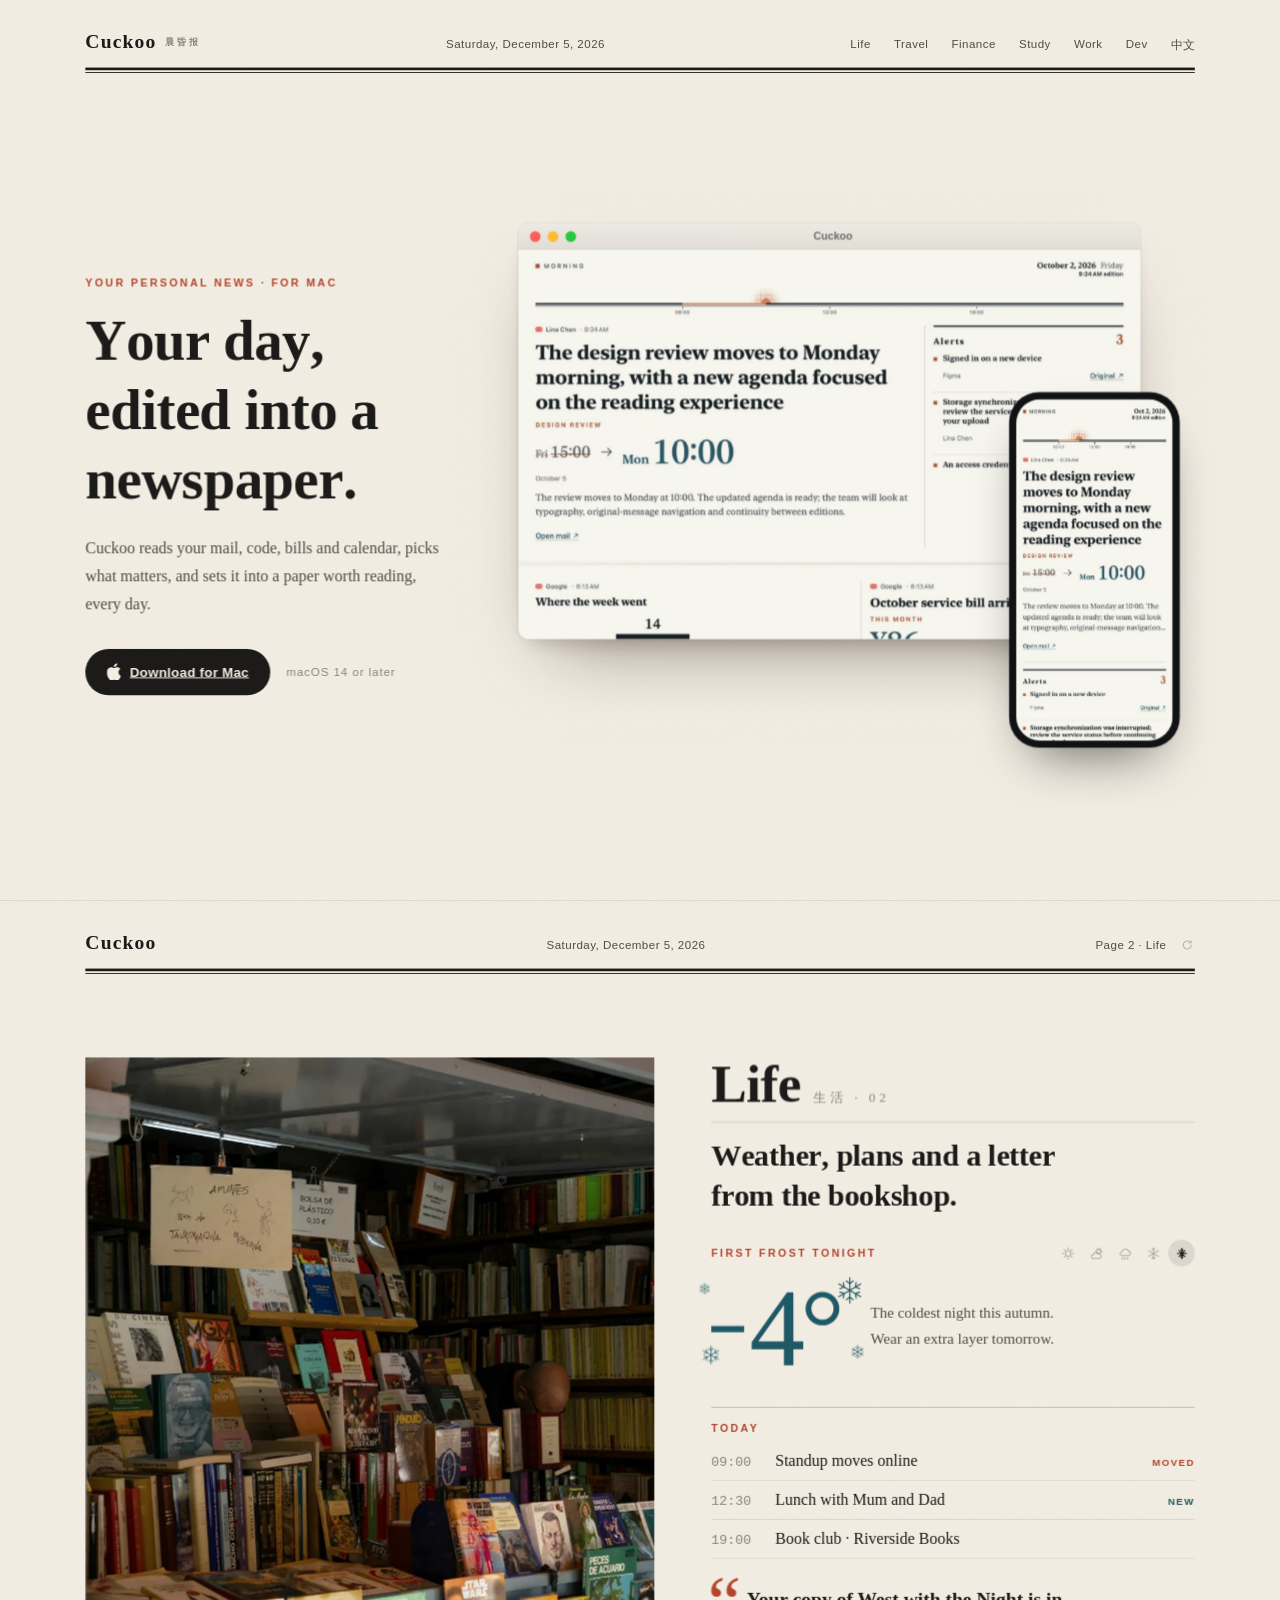
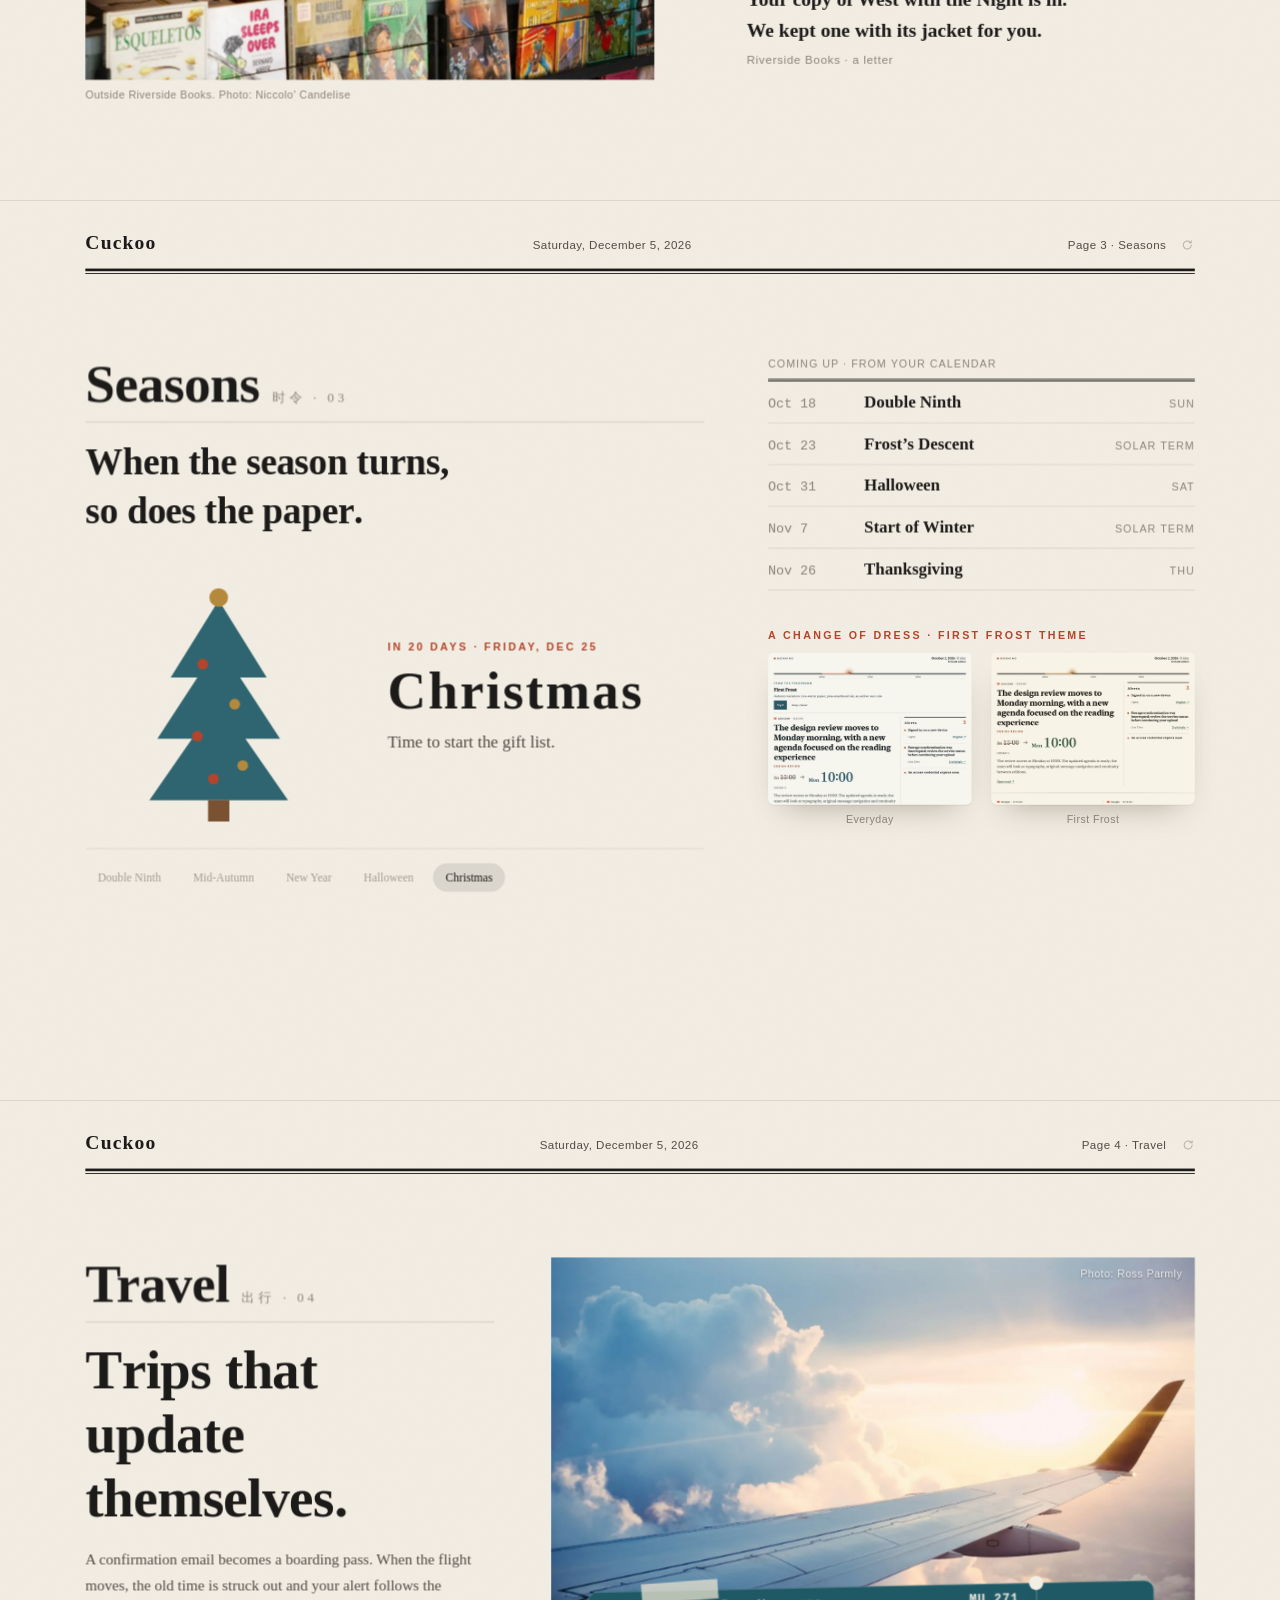
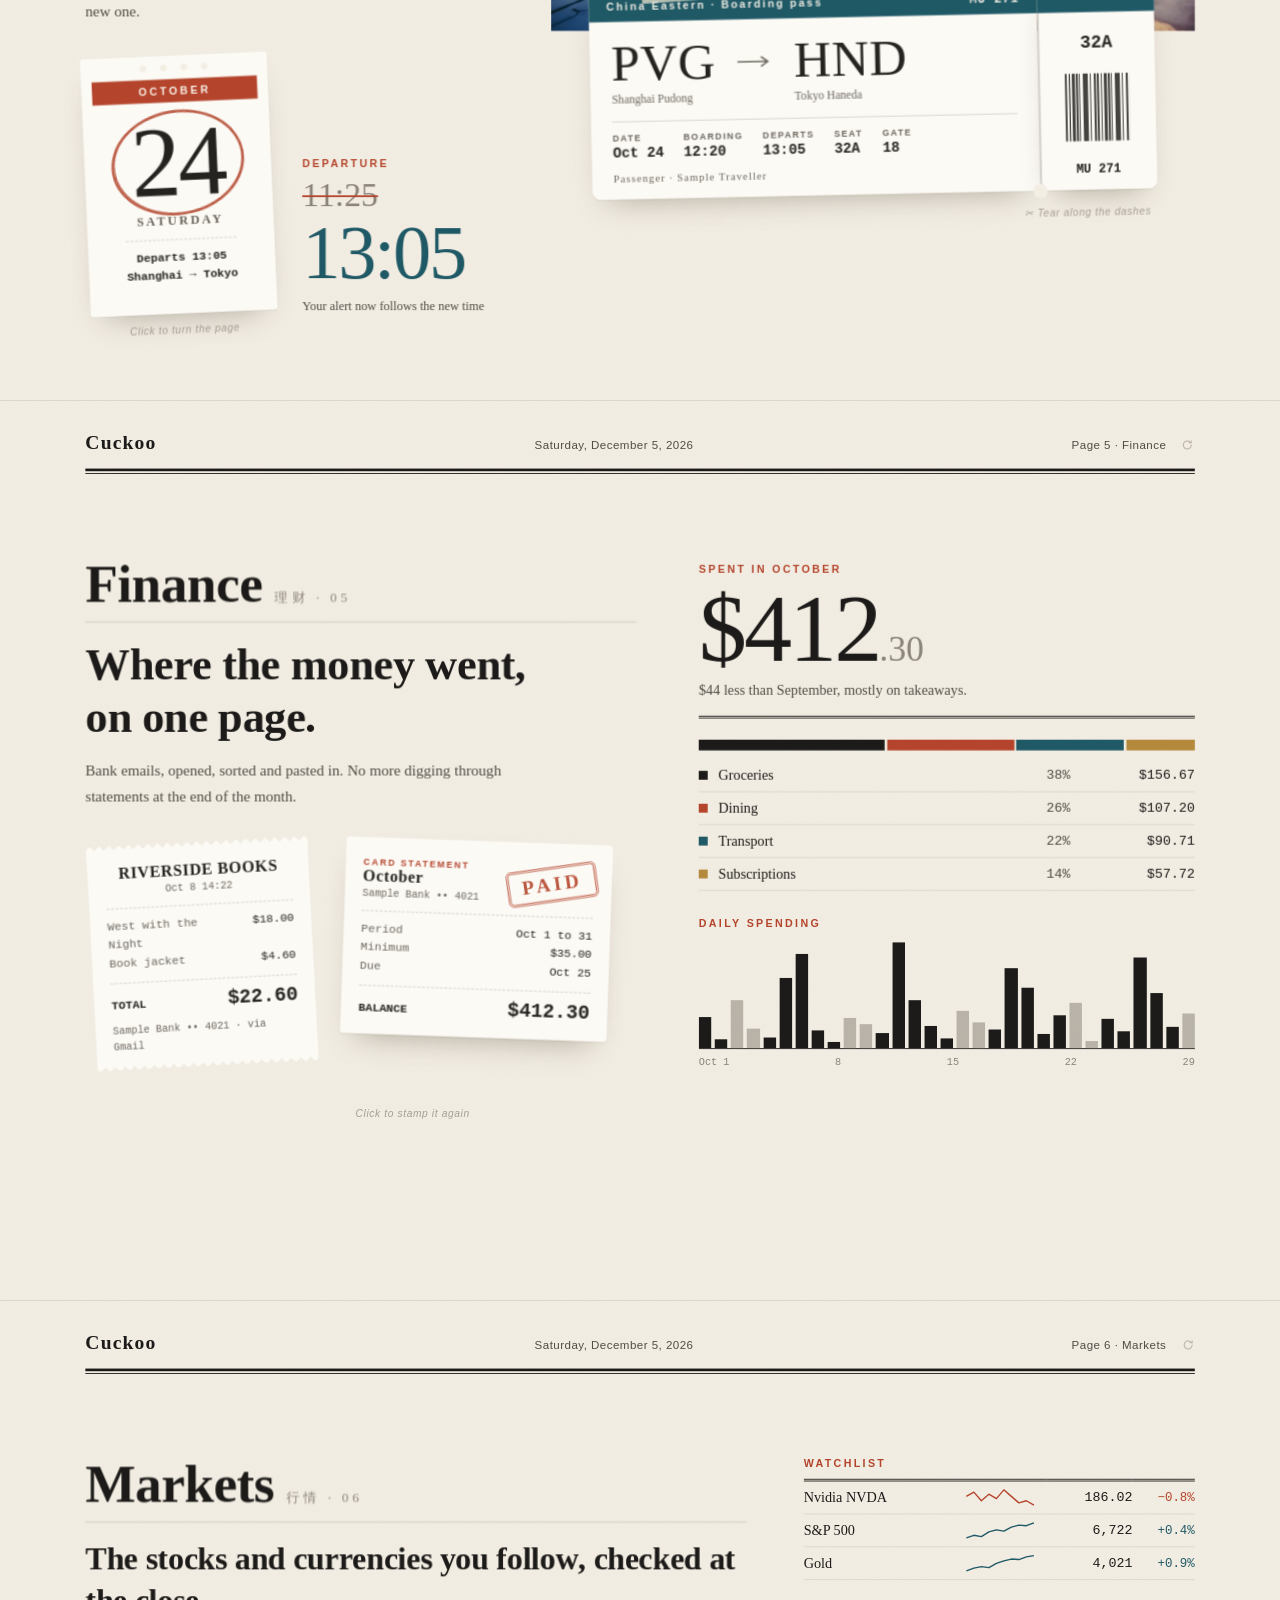
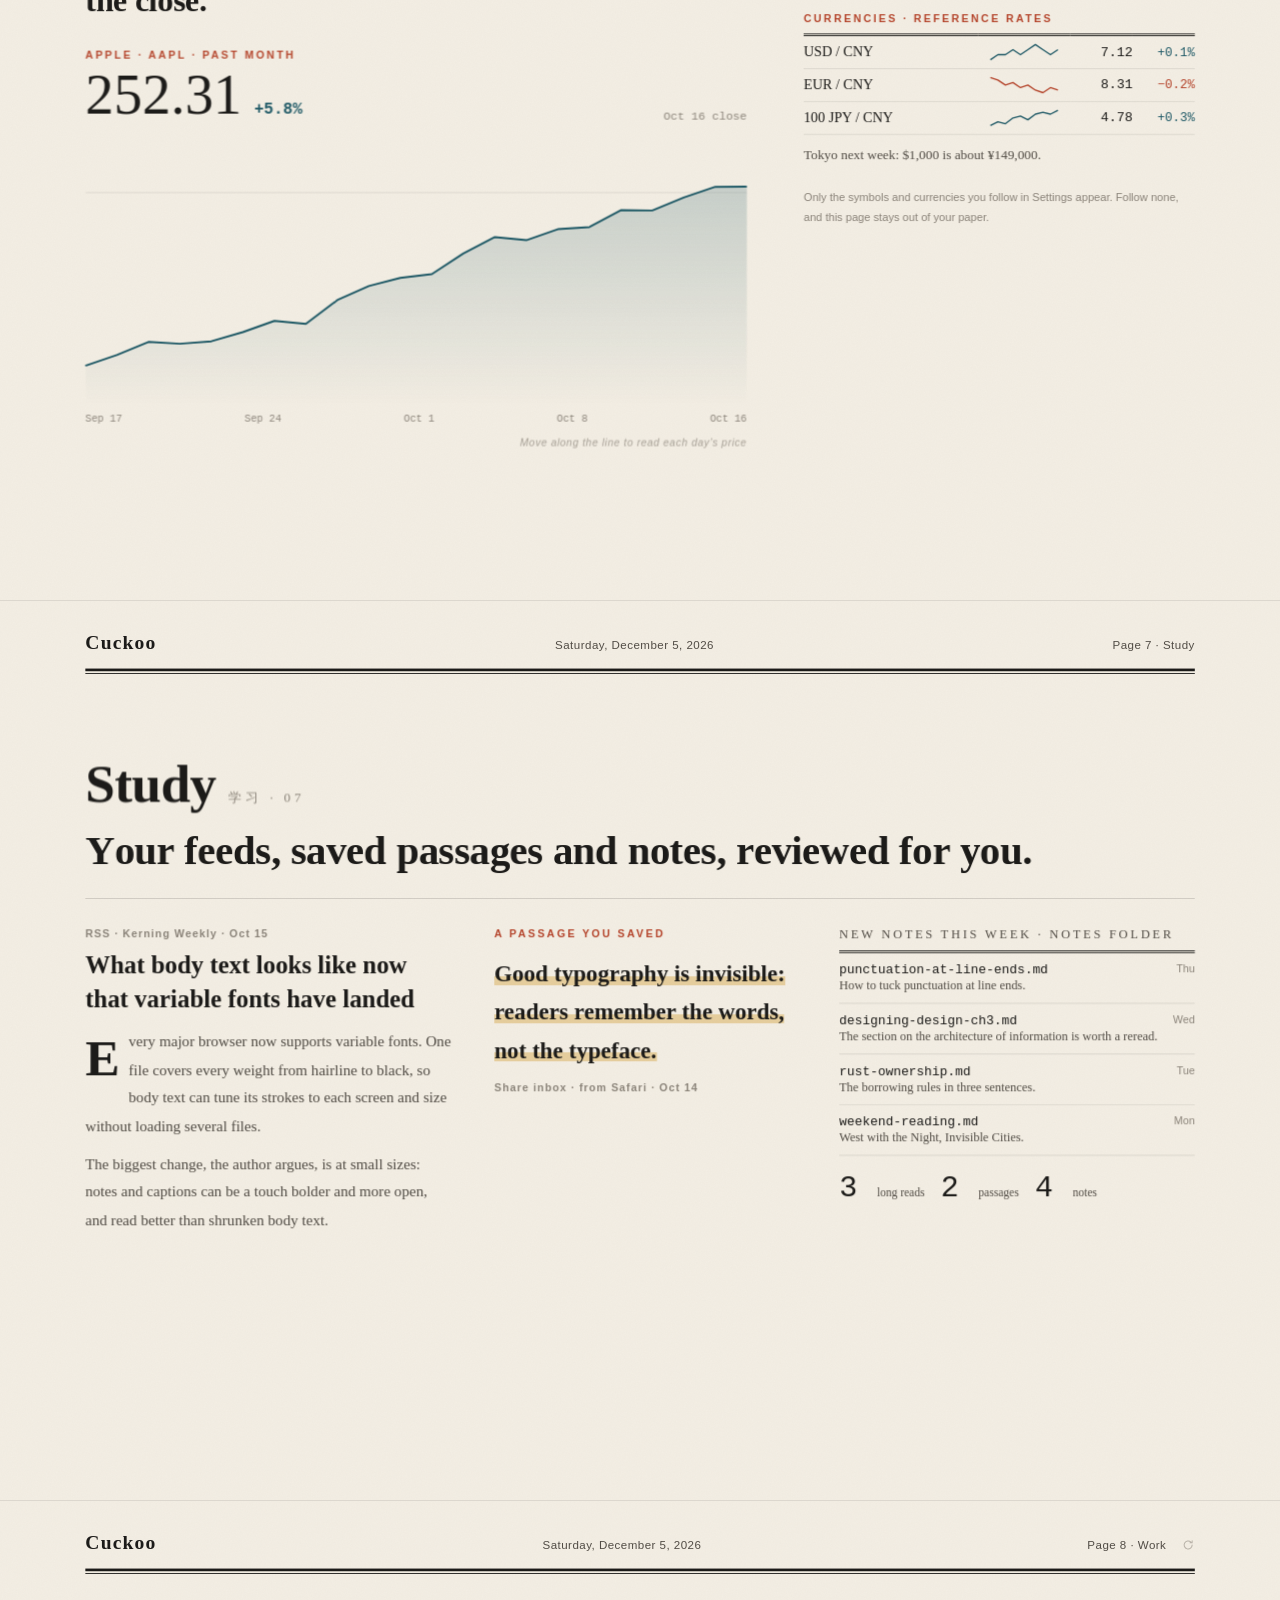
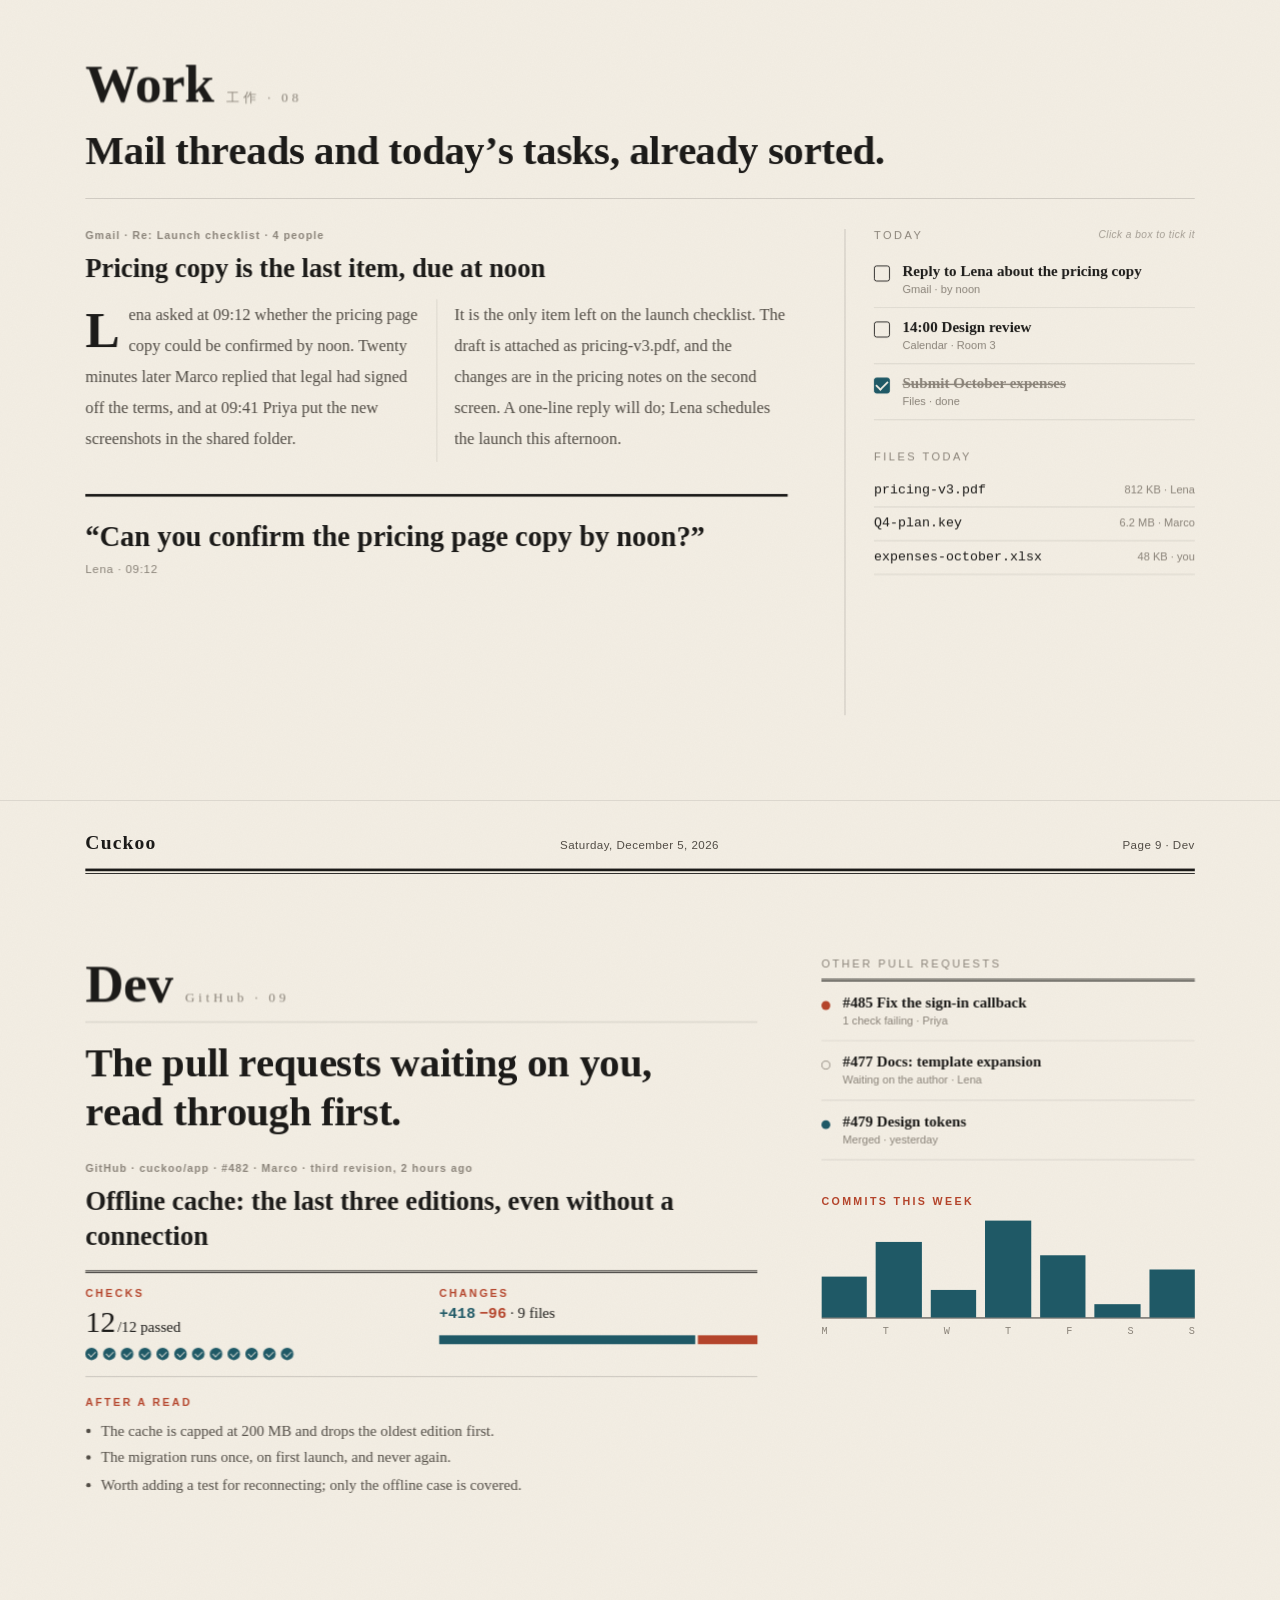
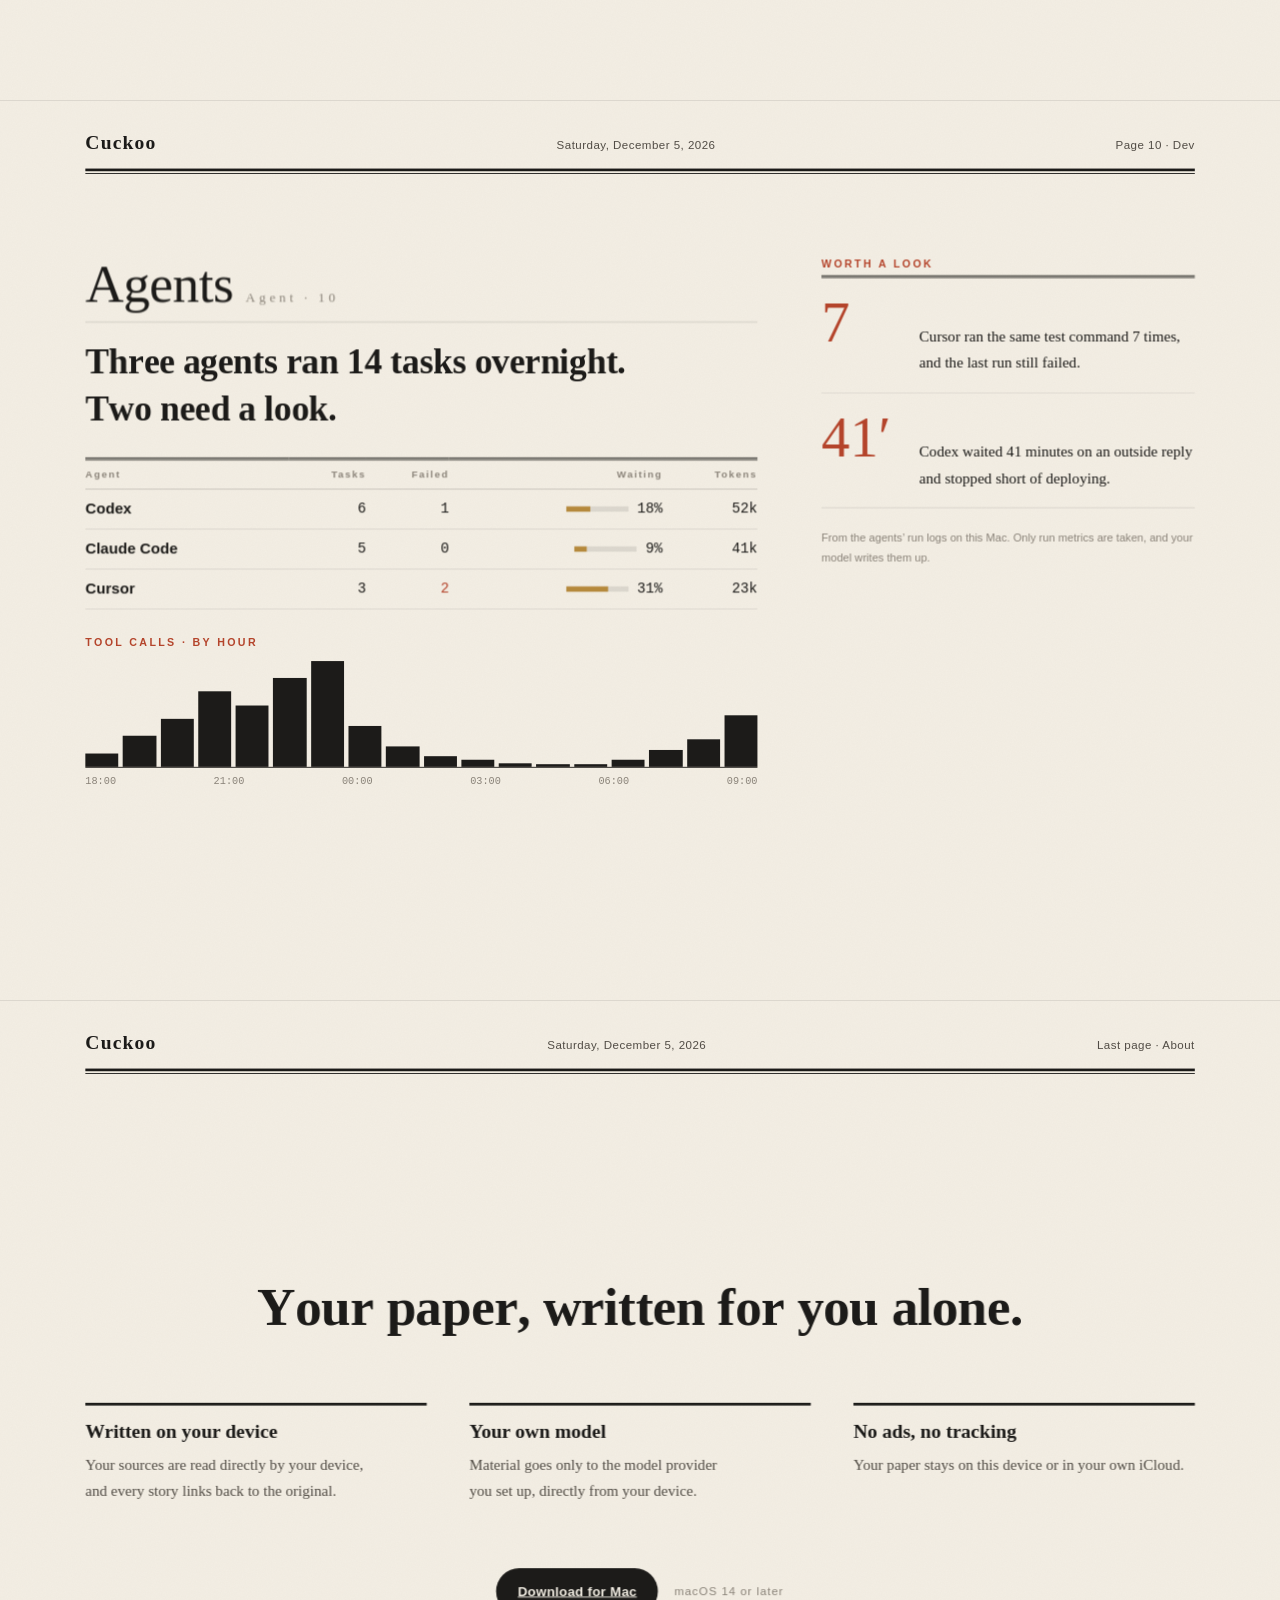
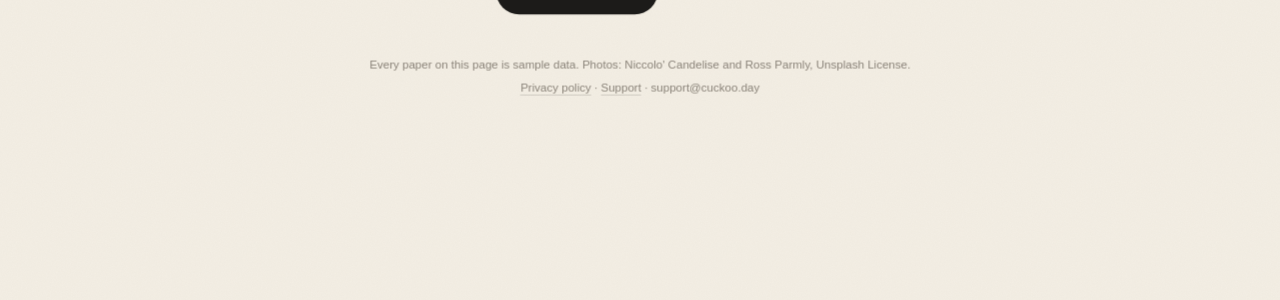
==== commit 669c014e: "Launch Cuckoo for Mac with direct download and bilingual site" ====
--- a/index.html
+++ b/index.html
@@ -1,179 +1,547 @@
 <!doctype html>
-<html lang="en" data-lang="en">
+<html lang="en">
 <head>
 <meta charset="utf-8">
 <meta name="viewport" content="width=device-width, initial-scale=1, viewport-fit=cover">
-<title>Cuckoo — Your Personal News</title>
-<meta name="title-en" content="Cuckoo — Your Personal News">
-<meta name="title-zh" content="晨昏报 — 你的个人报纸">
-<meta name="description" content="Cuckoo turns your mail, code and bills into a personal newspaper, printed every morning and evening. For Mac, iPhone and iPad.">
-<meta name="theme-color" content="#F7F4EC" media="(prefers-color-scheme: light)">
-<meta name="theme-color" content="#151B1D" media="(prefers-color-scheme: dark)">
+<title>Cuckoo · Your Personal News</title>
+<meta name="theme-color" content="#F3EEE4" media="(prefers-color-scheme: light)">
+<meta name="theme-color" content="#16171A" media="(prefers-color-scheme: dark)">
 <link rel="icon" type="image/png" href="/favicon.png">
 <link rel="apple-touch-icon" href="/apple-touch-icon.png">
 <link rel="canonical" href="https://cuckoo.day/">
+<link rel="alternate" hreflang="en" href="https://cuckoo.day/">
+<link rel="alternate" hreflang="zh-Hans" href="https://cuckoo.day/zh/">
+<meta name="description" content="Cuckoo reads your mail, code, bills and calendar, picks what matters, and sets it into a paper worth reading, every day.">
 <meta property="og:type" content="website">
 <meta property="og:url" content="https://cuckoo.day/">
-<meta property="og:title" content="Cuckoo — Your Personal News">
-<meta property="og:description" content="Your mail, code and bills, printed as a newspaper every morning and evening.">
+<meta property="og:title" content="Cuckoo · Your Personal News">
+<meta property="og:description" content="Cuckoo reads your mail, code, bills and calendar, picks what matters, and sets it into a paper worth reading, every day.">
 <meta property="og:image" content="https://cuckoo.day/assets/og-image.png">
 <meta name="twitter:card" content="summary_large_image">
-<link rel="stylesheet" href="/assets/site.css">
+<script>try { var l = localStorage.getItem("cuckoo-lang"); if (l === "zh" || (!l && (navigator.language || "").toLowerCase().indexOf("zh") === 0)) location.replace("/zh/" + location.hash); } catch (e) {}</script>
+<link rel="stylesheet" href="/assets/home.css">
+<script>document.documentElement.classList.add("js")</script>
 <script src="/assets/config.js"></script>
-<script src="/assets/site.js"></script>
+<script src="/assets/home.js" defer></script>
 </head>
 <body>
-<a class="skip" href="#main"><span data-l="en">Skip to content</span><span data-l="zh">跳到正文</span></a>
-<article class="sheet">
-  <header>
-    <div class="folio">
-      <span class="ed"><i></i><span data-edition>Morning edition</span></span>
-      <nav aria-label="Site">
-        <a class="opt" href="#features"><span data-l="en">Features</span><span data-l="zh">功能</span></a>
-        <a class="opt" href="#privacy"><span data-l="en">Privacy</span><span data-l="zh">隐私</span></a>
-        <a class="opt" href="#questions"><span data-l="en">Questions</span><span data-l="zh">问答</span></a>
-        <button type="button" onclick="cuckooToggleLanguage()" aria-label="Switch language / 切换语言"><span data-l="en">中文</span><span data-l="zh">English</span></button>
+
+<!-- ============ 头版 ============ -->
+<section class="page" id="cover" aria-label="Front page">
+  <div class="art">
+    <header class="folio">
+      <span class="brand">Cuckoo<small>晨昏报</small><span class="egg" data-egg-slot aria-hidden="true"></span></span>
+      <span class="date" data-today></span>
+      <nav class="nav" aria-label="Sections">
+        <a href="#life">Life</a><a href="#travel">Travel</a><a href="#bills">Finance</a><a href="#study">Study</a><a href="#work">Work</a><a href="#github">Dev</a><a href="/zh/" data-lang-to="zh" lang="zh-Hans">中文</a>
       </nav>
-    </div>
-    <div class="nameplate">
-      <h1><span data-l="en">Cuckoo</span><span data-l="zh">晨昏报</span></h1>
-      <p><span data-l="en">Your Personal News</span><span data-l="zh">Cuckoo · 你的个人报纸</span><br><span class="date" data-today></span></p>
-    </div>
-    <div class="dayrule" aria-hidden="true">
-      <div class="thick"></div><div class="thin"></div><div class="lit"></div>
-      <span class="tick" style="left:25%">06:00</span><span class="tick" style="left:50%">12:00</span><span class="tick" style="left:75%">18:00</span>
-      <div class="sun"></div><span class="now"></span>
-    </div>
-  </header>
-
-  <main id="main">
-    <section class="row" aria-labelledby="lead">
-      <div class="cell s5">
-        <div class="kick"><b><span data-l="en">Coming to Mac, iPhone and iPad</span><span data-l="zh">Mac、iPhone 与 iPad 首发</span></b></div>
-        <h2 id="lead" class="hl h-xl"><span data-l="en">Your day, printed twice.</span><span data-l="zh">把一天，印成两份报纸。</span></h2>
-        <p class="deck">
-          <span data-l="en">Cuckoo reads your mail, code and bills, decides what matters, and lays it out as a newspaper — a morning edition at six, an evening edition at six. Different news, a different front page, every time.</span>
-          <span data-l="zh">晨昏报读你的邮件、代码和账单，挑出真正要紧的事，排成一份报纸。早上六点一期晨报，傍晚六点一期晚报。每一期内容不同，头版也不同。</span>
-        </p>
-        <div class="get">
-          <a class="store" data-download="mac" hidden href="#"><span><small>macOS 14+</small><span data-l="en">Download for Mac</span><span data-l="zh">下载 Mac 版</span></span></a>
-          <a class="store" data-store="mac" hidden href="#"><svg viewBox="0 0 20 20" aria-hidden="true"><path d="M2 4.5A1.5 1.5 0 0 1 3.5 3h13A1.5 1.5 0 0 1 18 4.5V13H2zM0 14h20v1a2 2 0 0 1-2 2H2a2 2 0 0 1-2-2z"/></svg><span><small><span data-l="en">App Store</span><span data-l="zh">App Store</span></small><span data-l="en">Download for Mac</span><span data-l="zh">下载 Mac 版</span></span></a>
-          <a class="store" data-store="ios" hidden href="#"><svg viewBox="0 0 20 20" aria-hidden="true"><path d="M6 1h8a2 2 0 0 1 2 2v14a2 2 0 0 1-2 2H6a2 2 0 0 1-2-2V3a2 2 0 0 1 2-2zm2 1.5v1h4v-1z"/></svg><span><small>App Store</small><span data-l="en">iPhone &amp; iPad</span><span data-l="zh">iPhone 与 iPad</span></span></a>
-          <span class="soon" data-soon><span data-l="en">Coming soon to the App Store</span><span data-l="zh">即将在 App Store 上架</span></span>
-        </div>
-      </div>
-      <div class="cell s7">
-        <div class="hero">
-          <div class="mac">
-            <div class="bar" aria-hidden="true"><i></i><i></i><i></i></div>
-            <img width="1600" height="1000" data-src-en="/assets/shots/mac-en-01-front.webp" data-src-zh="/assets/shots/mac-zh-Hans-01-front.webp" data-alt-en="Cuckoo on a Mac: a morning edition whose lead story shows a meeting moved from Friday 15:00 to Monday 10:00, with three alerts in the margin." data-alt-zh="Mac 上的晨昏报：头条显示设计评审由周五 15:00 改到周一 10:00，右侧是三条提醒。" alt="">
-          </div>
-          <div class="phone">
-            <img width="660" height="1434" data-src-en="/assets/shots/iphone-en-05-dusk-dark.webp" data-src-zh="/assets/shots/iphone-zh-Hans-05-dusk-dark.webp" data-alt-en="The evening edition on iPhone in dark appearance." data-alt-zh="iPhone 上深色外观的晚报。" alt="">
-          </div>
-        </div>
-      </div>
-    </section>
-
-    <div class="fold" aria-hidden="true"></div>
-
-    <section id="features" class="row" aria-label="Features">
-      <article class="cell s4">
-        <div class="kick"><span data-l="en">Sources</span><span data-l="zh">来源</span></div>
-        <h3 class="hl h-m"><span data-l="en">From the places you already look</span><span data-l="zh">来自你本来就要看的地方</span></h3>
-        <p class="body"><span data-l="en">Gmail and GitHub on every device; Apple Mail and folders you choose on the Mac. Cuckoo reads them directly from your device and links every story back to its original.</span><span data-l="zh">各设备都可连接 Gmail 和 GitHub；在 Mac 上还能读取 Apple 邮件和你选定的文件夹。所有内容由你的设备直接读取，每篇报道都能回到原文。</span></p>
+    </header>
+    <div class="rule2"></div>
+    <div class="body cover-body">
+      <div class="cover-copy">
+        <p class="kicker rv" style="--d:0ms">Your personal news · for Mac</p>
+        <h1 class="ink cover-title">Your day,<br>edited into a newspaper.</h1>
+        <p class="deck rv" style="--d:900ms">Cuckoo reads your mail, code, bills and calendar, picks what matters, and sets it into a paper worth reading, every day.</p>
+        <div class="cta rv" style="--d:1100ms">
+          <span class="btn" role="link" aria-disabled="true" data-download><svg viewBox="0 0 17 20" aria-hidden="true"><path d="M14.1 10.6c0-2.6 2.1-3.8 2.2-3.9-1.2-1.8-3.1-2-3.7-2-1.6-.2-3.1.9-3.9.9-.8 0-2-.9-3.4-.9C3.6 4.8 2 5.8 1.1 7.4c-1.9 3.2-.5 8 1.3 10.6.9 1.3 2 2.7 3.3 2.7 1.3-.1 1.8-.9 3.4-.9s2 .9 3.4.8c1.4 0 2.3-1.3 3.2-2.6 1-1.5 1.4-2.9 1.4-3-.1 0-2.9-1.1-3-4.4zM11.6 3c.7-.9 1.2-2 1-3.2-1 0-2.3.7-3 1.6-.7.8-1.2 2-1.1 3.1 1.2.1 2.3-.6 3.1-1.5z"/></svg>Coming soon to the App Store</span>
+          <span class="cta-note">macOS</span>
+        </div>
+      </div>
+      <figure class="product rv" style="--d:300ms">
+        <div class="mac">
+          <div class="mac-bar"><i></i><i></i><i></i><span>Cuckoo</span></div>
+          <picture>
+            <source media="(prefers-color-scheme: dark)" srcset="/assets/img/app/mac-en-dark.webp">
+            <img src="/assets/img/app/mac-en-light.webp" width="1600" height="1049" alt="Cuckoo on a Mac: the front page leads with a design review moved to Monday morning">
+          </picture>
+        </div>
+        <div class="phone">
+          <picture>
+            <source media="(prefers-color-scheme: dark)" srcset="/assets/img/app/phone-en-dark.webp">
+            <img src="/assets/img/app/phone-en-light.webp" width="560" height="1227" alt="Cuckoo on iPhone">
+          </picture>
+        </div>
+      </figure>
+    </div>
+  </div>
+</section>
+
+<!-- ============ 生活 · 今天 ============ -->
+<section class="page" id="life" aria-label="Life">
+  <div class="art">
+    <header class="folio"><span class="brand">Cuckoo</span><span class="date" data-today></span><span class="pg">Page 2 · Life<button class="reset" type="button" aria-label="Reset this page" title="Reset this page"><svg viewBox="0 0 20 20" aria-hidden="true"><path d="M16 10a6 6 0 1 1-1.8-4.3M16 3.5v3.2h-3.2" fill="none" stroke="currentColor" stroke-width="1.5" stroke-linecap="round" stroke-linejoin="round"/></svg></button></span></header>
+    <div class="rule2"></div>
+    <div class="body life-body">
+      <figure class="life-photo rv" style="--d:200ms">
+        <img src="/assets/img/bookstall.webp" width="1600" height="1067" alt="A small street bookstall, books piled to the door">
+        <figcaption>Outside Riverside Books. Photo: Niccolo' Candelise</figcaption>
+      </figure>
+      <div class="life-col">
+        <div class="flag rv" style="--d:0ms"><b>Life</b><span>生活 · 02</span></div>
+        <h2 class="ink life-title">Weather, plans and a letter<br>from the bookshop.</h2>
+
+        <div class="wx rv" style="--d:900ms" data-wx="frost">
+          <div class="wx-head">
+            <span class="label" data-wx-label>First frost tonight</span>
+            <div class="wx-pick" role="group" aria-label="Change the weather">
+              <button type="button" data-wx-set="sun" aria-label="Sunny" title="Sunny"><svg viewBox="0 0 20 20"><circle cx="10" cy="10" r="3.6"/><path d="M10 2.5v2M10 15.5v2M2.5 10h2M15.5 10h2M4.7 4.7l1.4 1.4M13.9 13.9l1.4 1.4M4.7 15.3l1.4-1.4M13.9 6.1l1.4-1.4"/></svg></button>
+              <button type="button" data-wx-set="clear" aria-label="Clearing" title="Clearing"><svg viewBox="0 0 20 20"><circle cx="12.5" cy="7.5" r="3"/><path d="M12.5 2.5v1.2M17.5 7.5h-1.2M16 4l-.9.9"/><path d="M5.5 16.5h7.5a3 3 0 0 0 .2-6 4 4 0 0 0-7.6 1.2 2.4 2.4 0 0 0-.1 4.8z"/></svg></button>
+              <button type="button" data-wx-set="rain" aria-label="Rain" title="Rain"><svg viewBox="0 0 20 20"><path d="M5.5 12.5h8.5a3 3 0 0 0 .2-6 4.2 4.2 0 0 0-8 1.2 2.4 2.4 0 0 0-.7 4.8z"/><path d="M7 15l-1 2.5M10.5 15l-1 2.5M14 15l-1 2.5"/></svg></button>
+              <button type="button" data-wx-set="snow" aria-label="Snow" title="Snow"><svg viewBox="0 0 20 20"><path d="M10 2.5v15M3.5 6.25l13 7.5M3.5 13.75l13-7.5M8 3.8l2 1.6 2-1.6M8 16.2l2-1.6 2 1.6"/></svg></button>
+              <button type="button" data-wx-set="frost" aria-label="Frost" title="Frost"><svg viewBox="0 0 20 20"><path d="M10 3v14M4 10h12M6 6l8 8M14 6l-8 8"/><path d="M10 6.5l-1.5-1.5M10 6.5 11.5 5M10 13.5l-1.5 1.5M10 13.5l1.5 1.5"/></svg></button>
+            </div>
+          </div>
+          <div class="wx-row">
+            <div class="wx-fig">
+              <div class="fx" aria-hidden="true">
+                <i class="fx-sun"><b></b></i>
+                <i class="fx-cloud a"></i><i class="fx-cloud b"></i>
+                <i class="fx-rain"></i><i class="fx-ripple"></i><i class="fx-ripple r2"></i>
+                <i class="fx-snow"></i>
+                <svg class="fx-frost" viewBox="0 0 220 130"><defs><path id="xtal" d="M0 0L0.0 -14.0M0.0 -7.2l-3.8 -3.2M0.0 -7.2l3.8 -3.2M0 0L12.1 -7.0M6.2 -3.6l0.9 -4.9M6.2 -3.6l4.7 1.7M0 0L12.1 7.0M6.2 3.6l4.7 -1.7M6.2 3.6l0.9 4.9M0 0L0.0 14.0M0.0 7.2l3.8 3.2M0.0 7.2l-3.8 3.2M0 0L-12.1 7.0M-6.2 3.6l-0.9 4.9M-6.2 3.6l-4.7 -1.7M0 0L-12.1 -7.0M-6.2 -3.6l-4.7 1.7M-6.2 -3.6l-0.9 -4.9"/></defs><g style="--k:0" transform="translate(196 22)"><use href="#xtal" transform="scale(1.15)"/></g><g style="--k:1" transform="translate(20 104)"><use href="#xtal" transform="scale(.8)"/></g><g style="--k:2" transform="translate(206 100)"><use href="#xtal" transform="scale(.6)"/></g><g style="--k:3" transform="translate(12 20)"><use href="#xtal" transform="scale(.5)"/></g></svg>
+              </div>
+              <b class="num" data-wx-temp><span class="minus">−</span>4°</b>
+            </div>
+            <p data-wx-note>The coldest night this autumn.<br>Wear an extra layer tomorrow.</p>
+          </div>
+        </div>
+
+        <div class="sched rv" style="--d:1100ms">
+          <span class="label">Today</span>
+          <ol>
+            <li><time>09:00</time><span>Standup moves online</span><em>MOVED</em></li>
+            <li><time>12:30</time><span>Lunch with Mum and Dad</span><em class="new">NEW</em></li>
+            <li><time>19:00</time><span>Book club · Riverside Books</span></li>
+          </ol>
+        </div>
+
+        <blockquote class="pull rv" style="--d:1300ms">
+          <p>Your copy of West with the Night is in. We kept one with its jacket for you.</p>
+          <cite>Riverside Books · a letter</cite>
+        </blockquote>
+      </div>
+    </div>
+  </div>
+</section>
+
+<!-- ============ 生活 · 时令与节日 ============ -->
+<section class="page" id="season" aria-label="Seasons and holidays">
+  <div class="art">
+    <header class="folio"><span class="brand">Cuckoo</span><span class="date" data-today></span><span class="pg">Page 3 · Seasons<button class="reset" type="button" aria-label="Reset this page" title="Reset this page"><svg viewBox="0 0 20 20" aria-hidden="true"><path d="M16 10a6 6 0 1 1-1.8-4.3M16 3.5v3.2h-3.2" fill="none" stroke="currentColor" stroke-width="1.5" stroke-linecap="round" stroke-linejoin="round"/></svg></button></span></header>
+    <div class="rule2"></div>
+    <div class="body season-body">
+      <div class="fest-col">
+        <div class="flag rv" style="--d:0ms"><b>Seasons</b><span>时令 · 03</span></div>
+        <h2 class="ink season-title">When the season turns,<br>so does the paper.</h2>
+        <div class="fest rv" style="--d:900ms" data-fest="auto">
+          <div class="fest-art" aria-hidden="true">
+            <svg class="egg-art egg-chongyang" viewBox="0 0 200 220"><path class="stem" d="M100 150c6 22 4 44-8 66M98 188c-14-6-28-2-36 8M99 172c12-8 26-8 34 0"/><g class="mum"><ellipse cx="100" cy="62" rx="6.5" ry="34" transform="rotate(0.0 100 100)"/><ellipse cx="100" cy="62" rx="6.5" ry="34" transform="rotate(20.0 100 100)"/><ellipse cx="100" cy="62" rx="6.5" ry="34" transform="rotate(40.0 100 100)"/><ellipse cx="100" cy="62" rx="6.5" ry="34" transform="rotate(60.0 100 100)"/><ellipse cx="100" cy="62" rx="6.5" ry="34" transform="rotate(80.0 100 100)"/><ellipse cx="100" cy="62" rx="6.5" ry="34" transform="rotate(100.0 100 100)"/><ellipse cx="100" cy="62" rx="6.5" ry="34" transform="rotate(120.0 100 100)"/><ellipse cx="100" cy="62" rx="6.5" ry="34" transform="rotate(140.0 100 100)"/><ellipse cx="100" cy="62" rx="6.5" ry="34" transform="rotate(160.0 100 100)"/><ellipse cx="100" cy="62" rx="6.5" ry="34" transform="rotate(180.0 100 100)"/><ellipse cx="100" cy="62" rx="6.5" ry="34" transform="rotate(200.0 100 100)"/><ellipse cx="100" cy="62" rx="6.5" ry="34" transform="rotate(220.0 100 100)"/><ellipse cx="100" cy="62" rx="6.5" ry="34" transform="rotate(240.0 100 100)"/><ellipse cx="100" cy="62" rx="6.5" ry="34" transform="rotate(260.0 100 100)"/><ellipse cx="100" cy="62" rx="6.5" ry="34" transform="rotate(280.0 100 100)"/><ellipse cx="100" cy="62" rx="6.5" ry="34" transform="rotate(300.0 100 100)"/><ellipse cx="100" cy="62" rx="6.5" ry="34" transform="rotate(320.0 100 100)"/><ellipse cx="100" cy="62" rx="6.5" ry="34" transform="rotate(340.0 100 100)"/><ellipse class="in" cx="100" cy="76" rx="6" ry="22" transform="rotate(15.0 100 100)"/><ellipse class="in" cx="100" cy="76" rx="6" ry="22" transform="rotate(45.0 100 100)"/><ellipse class="in" cx="100" cy="76" rx="6" ry="22" transform="rotate(75.0 100 100)"/><ellipse class="in" cx="100" cy="76" rx="6" ry="22" transform="rotate(105.0 100 100)"/><ellipse class="in" cx="100" cy="76" rx="6" ry="22" transform="rotate(135.0 100 100)"/><ellipse class="in" cx="100" cy="76" rx="6" ry="22" transform="rotate(165.0 100 100)"/><ellipse class="in" cx="100" cy="76" rx="6" ry="22" transform="rotate(195.0 100 100)"/><ellipse class="in" cx="100" cy="76" rx="6" ry="22" transform="rotate(225.0 100 100)"/><ellipse class="in" cx="100" cy="76" rx="6" ry="22" transform="rotate(255.0 100 100)"/><ellipse class="in" cx="100" cy="76" rx="6" ry="22" transform="rotate(285.0 100 100)"/><ellipse class="in" cx="100" cy="76" rx="6" ry="22" transform="rotate(315.0 100 100)"/><ellipse class="in" cx="100" cy="76" rx="6" ry="22" transform="rotate(345.0 100 100)"/><circle class="core" cx="100" cy="100" r="13"/></g></svg>
+            <svg class="egg-art egg-midautumn" viewBox="0 0 200 200"><defs><radialGradient id="moon" cx="42%" cy="40%"><stop offset="0" stop-color="#F7E7BF"/><stop offset=".7" stop-color="#E9C987"/><stop offset="1" stop-color="#D9AE62"/></radialGradient></defs><circle class="halo" cx="100" cy="96" r="78"/><circle cx="100" cy="96" r="58" fill="url(#moon)"/><path class="cloud" d="M20 150c16-12 34-8 44 0 10-10 30-10 40 2 12-6 26-2 32 6H20z"/></svg>
+            <svg class="egg-art egg-spring" viewBox="0 0 200 200"><rect class="seal" x="40" y="40" width="120" height="120" rx="10" transform="rotate(-6 100 100)"/><text x="100" y="136" text-anchor="middle" transform="rotate(-6 100 100)">福</text></svg>
+            <svg class="egg-art egg-halloween" viewBox="0 0 200 200"><path class="bat" d="M100 92c-6-10-18-14-30-12 6 4 8 10 6 16-10-6-24-6-36 2 10 2 18 8 22 18 8-8 22-10 32-4 2-6 4-10 6-12 2 2 4 6 6 12 10-6 24-4 32 4 4-10 12-16 22-18-12-8-26-8-36-2-2-6 0-12 6-16-12-2-24 2-30 12z"/><g class="pump"><ellipse cx="84" cy="160" rx="16" ry="22"/><ellipse cx="116" cy="160" rx="16" ry="22"/><ellipse cx="100" cy="160" rx="17" ry="24"/></g><path class="pump-s" d="M100 137c0-6 2-10 7-13"/><path class="pump-face" d="M88 154l5-5 5 5zM102 154l5-5 5 5z"/><path class="pump-mouth" d="M88 168q12 9 24 0"/></svg>
+            <svg class="egg-art egg-xmas" viewBox="0 0 200 200"><path class="tree" d="M100 26 64 84h20l-30 46h26l-32 46h104l-32-46h26l-30-46h20z"/><circle class="star" cx="100" cy="24" r="7"/><g class="orn"><circle cx="88" cy="74" r="4"/><circle cx="112" cy="104" r="4"/><circle cx="84" cy="128" r="4"/><circle cx="118" cy="150" r="4"/><circle cx="96" cy="160" r="4"/></g><rect class="trunk" x="92" y="176" width="16" height="16"/></svg>
+          </div>
+          <div class="fest-copy">
+            <span class="label" data-fest-when>In 2 days · Sunday, Oct 18</span>
+            <b class="fest-name" data-fest-name>Double Ninth</b>
+            <p data-fest-line>Climb a hill, admire the chrysanthemums, call your grandparents.</p>
+          </div>
+          <div class="fest-pick" role="group" aria-label="Preview the holiday surprises">
+            <button type="button" data-fest-set="chongyang" title="Double Ninth">Double Ninth</button>
+            <button type="button" data-fest-set="midautumn" title="Mid-Autumn">Mid-Autumn</button>
+            <button type="button" data-fest-set="spring" title="Lunar New Year">New Year</button>
+            <button type="button" data-fest-set="halloween" title="Halloween">Halloween</button>
+            <button type="button" data-fest-set="xmas" title="Christmas">Christmas</button>
+          </div>
+        </div>
+      </div>
+
+      <div class="season-side">
+        <div class="days rv" style="--d:1100ms">
+          <span class="label">Coming up · from your calendar</span>
+          <ol>
+            <li><time>Oct 18</time><b>Double Ninth</b><span>SUN</span></li>
+            <li><time>Oct 23</time><b>Frost’s Descent</b><span>SOLAR TERM</span></li>
+            <li><time>Oct 31</time><b>Halloween</b><span>SAT</span></li>
+            <li><time>Nov 7</time><b>Start of Winter</b><span>SOLAR TERM</span></li>
+            <li><time>Nov 26</time><b>Thanksgiving</b><span>THU</span></li>
+          </ol>
+        </div>
+        <div class="themes rv" style="--d:1300ms">
+          <span class="label">A change of dress · First Frost theme</span>
+          <div class="theme-pair">
+            <figure><picture><source media="(prefers-color-scheme: dark)" srcset="/assets/img/app/theme-plain-en-dark.webp"><img src="/assets/img/app/theme-plain-en-light.webp" width="900" height="670" alt="The everyday Cuckoo front page"></picture><figcaption>Everyday</figcaption></figure>
+            <figure><picture><source media="(prefers-color-scheme: dark)" srcset="/assets/img/app/theme-frost-en-dark.webp"><img src="/assets/img/app/theme-frost-en-light.webp" width="900" height="670" alt="The same page in the First Frost theme"></picture><figcaption>First Frost</figcaption></figure>
+          </div>
+        </div>
+      </div>
+    </div>
+  </div>
+</section>
+
+<!-- ============ 出行 ============ -->
+<section class="page" id="travel" aria-label="Travel">
+  <div class="art">
+    <header class="folio"><span class="brand">Cuckoo</span><span class="date" data-today></span><span class="pg">Page 4 · Travel<button class="reset" type="button" aria-label="Reset this page" title="Reset this page"><svg viewBox="0 0 20 20" aria-hidden="true"><path d="M16 10a6 6 0 1 1-1.8-4.3M16 3.5v3.2h-3.2" fill="none" stroke="currentColor" stroke-width="1.5" stroke-linecap="round" stroke-linejoin="round"/></svg></button></span></header>
+    <div class="rule2"></div>
+    <div class="body travel-body">
+      <div class="tr-col">
+        <div class="flag rv" style="--d:0ms"><b>Travel</b><span>出行 · 04</span></div>
+        <h2 class="ink tr-title">Trips that<br>update themselves.</h2>
+        <p class="deck rv" style="--d:800ms">A confirmation email becomes a boarding pass. When the flight moves, the old time is struck out and your alert follows the new one.</p>
+        <div class="tr-bottom">
+          <div class="leafs paste" style="--d:1200ms; --r:-2.5deg">
+            <button class="leaf next" type="button" tabindex="-1" aria-hidden="true">
+              <i class="holes"></i>
+              <span class="leaf-band">OCTOBER</span>
+              <span class="leaf-day"><b class="num">25</b></span>
+              <span class="leaf-week">SUNDAY</span>
+              <span class="leaf-event">Tokyo · day two<br>Senso-ji 09:00</span>
+            </button>
+            <button class="leaf top" type="button" aria-label="Turn to the next day">
+              <i class="holes"></i>
+              <span class="leaf-band">OCTOBER</span>
+              <span class="leaf-day"><b class="num">24</b><i class="ring"></i></span>
+              <span class="leaf-week">SATURDAY</span>
+              <span class="leaf-event">Departs 13:05<br>Shanghai → Tokyo</span>
+              <i class="curl"></i>
+            </button>
+            <span class="hint">Click to turn the page</span>
+          </div>
+          <div class="change rv" style="--d:1500ms">
+            <span class="label">Departure</span>
+            <s class="num">11:25</s>
+            <b class="num">13:05</b>
+            <p>Your alert now follows the new time</p>
+          </div>
+        </div>
+      </div>
+      <div class="tr-right">
+        <figure class="tr-photo rv" style="--d:200ms">
+          <img src="/assets/img/aircraft-wing.webp" width="1600" height="1063" alt="An airliner wing above the clouds at sunset">
+          <figcaption>Photo: Ross Parmly</figcaption>
+        </figure>
+        <div class="pass paste" style="--d:1000ms; --r:-1.2deg">
+          <div class="pass-main">
+            <div class="pass-band"><span>China Eastern · Boarding pass</span><b>MU 271</b></div>
+            <div class="pass-in">
+              <div class="pass-route">
+                <div><b class="num">PVG</b><span>Shanghai Pudong</span></div>
+                <svg viewBox="0 0 40 16" aria-hidden="true"><path d="M2 8h30m-6-5 7 5-7 5" fill="none" stroke="currentColor" stroke-width="1.6"/></svg>
+                <div><b class="num">HND</b><span>Tokyo Haneda</span></div>
+              </div>
+              <dl class="pass-fields">
+                <div><dt>DATE</dt><dd>Oct 24</dd></div>
+                <div><dt>BOARDING</dt><dd>12:20</dd></div>
+                <div><dt>DEPARTS</dt><dd>13:05</dd></div>
+                <div><dt>SEAT</dt><dd>32A</dd></div>
+                <div><dt>GATE</dt><dd>18</dd></div>
+              </dl>
+              <p class="pass-name">Passenger · Sample Traveller</p>
+            </div>
+          </div>
+          <button class="pass-stub" type="button" aria-label="Tear the stub along the dashes">
+            <span class="stub-band"></span>
+            <span class="stub-seat">32A</span>
+            <i class="barcode" aria-hidden="true"></i>
+            <span class="stub-no">MU 271</span>
+            <span class="stub-stamp" aria-hidden="true">CHECKED</span>
+          </button>
+          <span class="hint pass-hint">✂ Tear along the dashes</span>
+        </div>
+      </div>
+    </div>
+  </div>
+</section>
+
+<!-- ============ 理财 · 账单 ============ -->
+<section class="page" id="bills" aria-label="Finance">
+  <div class="art">
+    <header class="folio"><span class="brand">Cuckoo</span><span class="date" data-today></span><span class="pg">Page 5 · Finance<button class="reset" type="button" aria-label="Reset this page" title="Reset this page"><svg viewBox="0 0 20 20" aria-hidden="true"><path d="M16 10a6 6 0 1 1-1.8-4.3M16 3.5v3.2h-3.2" fill="none" stroke="currentColor" stroke-width="1.5" stroke-linecap="round" stroke-linejoin="round"/></svg></button></span></header>
+    <div class="rule2"></div>
+    <div class="body bills-body">
+      <div class="fn-left">
+        <div class="flag rv" style="--d:0ms"><b>Finance</b><span>理财 · 05</span></div>
+        <h2 class="ink fn-title">Where the money went,<br>on one page.</h2>
+        <p class="deck rv" style="--d:800ms">Bank emails, opened, sorted and pasted in. No more digging through statements at the end of the month.</p>
+        <div class="slips">
+          <div class="slip receipt paste" style="--d:1100ms; --r:-3deg">
+            <p class="slip-head">RIVERSIDE BOOKS</p>
+            <p class="slip-sub">Oct 8 14:22</p>
+            <hr>
+            <p class="kv"><span>West with the Night</span><b>$18.00</b></p>
+            <p class="kv"><span>Book jacket</span><b>$4.60</b></p>
+            <hr>
+            <p class="kv total"><span>TOTAL</span><b>$22.60</b></p>
+            <p class="slip-foot">Sample Bank •• 4021 · via Gmail</p>
+          </div>
+          <button class="slip statement paste" type="button" style="--d:1350ms; --r:2deg" aria-label="Stamp it again">
+            <span class="slip-kind">CARD STATEMENT</span>
+            <span class="slip-head">October</span>
+            <span class="slip-sub">Sample Bank •• 4021</span>
+            <span class="hr"></span>
+            <span class="kv"><span>Period</span><b>Oct 1 to 31</b></span>
+            <span class="kv"><span>Minimum</span><b>$35.00</b></span>
+            <span class="kv"><span>Due</span><b>Oct 25</b></span>
+            <span class="hr"></span>
+            <span class="kv total"><span>BALANCE</span><b>$412.30</b></span>
+            <span class="stamp" style="--d:1900ms">PAID</span>
+          </button>
+          <span class="hint stamp-hint">Click to stamp it again</span>
+        </div>
+      </div>
+      <div class="fn-right">
+        <div class="month rv" style="--d:900ms">
+          <span class="label">Spent in October</span>
+          <p class="total"><b class="num">$412</b><small>.30</small></p>
+          <p class="sub">$44 less than September, mostly on takeaways.</p>
+        </div>
+        <div class="share rv" style="--d:1100ms">
+          <div class="bar" aria-hidden="true"><i style="--w:38%;--c:var(--ink)"></i><i style="--w:26%;--c:var(--red)"></i><i style="--w:22%;--c:var(--teal)"></i><i style="--w:14%;--c:var(--ochre)"></i></div>
+          <table>
+            <tr><td><i style="--c:var(--ink)"></i>Groceries</td><td>38%</td><td>$156.67</td></tr>
+            <tr><td><i style="--c:var(--red)"></i>Dining</td><td>26%</td><td>$107.20</td></tr>
+            <tr><td><i style="--c:var(--teal)"></i>Transport</td><td>22%</td><td>$90.71</td></tr>
+            <tr><td><i style="--c:var(--ochre)"></i>Subscriptions</td><td>14%</td><td>$57.72</td></tr>
+          </table>
+        </div>
+        <div class="daily rv" style="--d:1300ms">
+          <span class="label">Daily spending</span>
+          <div class="daily-bars" data-daily="62,18,95,40,22,140,188,35,12,60,48,30,210,96,44,20,75,52,38,160,120,28,66,90,15,58,34,180,110,42,70"></div>
+          <div class="daily-axis"><span>Oct 1</span><span>8</span><span>15</span><span>22</span><span>29</span></div>
+        </div>
+      </div>
+    </div>
+  </div>
+</section>
+
+<!-- ============ 理财 · 行情与汇率 ============ -->
+<section class="page" id="markets" aria-label="Markets and currencies">
+  <div class="art">
+    <header class="folio"><span class="brand">Cuckoo</span><span class="date" data-today></span><span class="pg">Page 6 · Markets<button class="reset" type="button" aria-label="Reset this page" title="Reset this page"><svg viewBox="0 0 20 20" aria-hidden="true"><path d="M16 10a6 6 0 1 1-1.8-4.3M16 3.5v3.2h-3.2" fill="none" stroke="currentColor" stroke-width="1.5" stroke-linecap="round" stroke-linejoin="round"/></svg></button></span></header>
+    <div class="rule2"></div>
+    <div class="body markets-body">
+      <div class="mk-main">
+        <div class="flag rv" style="--d:0ms"><b>Markets</b><span>行情 · 06</span></div>
+        <h2 class="ink mk-title">The stocks and currencies you follow, checked at the close.</h2>
+        <div class="chart rv" style="--d:900ms" data-chart="AAPL">
+          <div class="chart-head">
+            <div><span class="label">Apple · AAPL · past month</span><p><b class="num" data-chart-price>252.31</b><em class="up" data-chart-chg>+5.8%</em></p></div>
+            <span class="chart-at" data-chart-at>Oct 16 close</span>
+          </div>
+          <svg class="chart-svg" viewBox="0 0 800 300" preserveAspectRatio="none" aria-label="Apple over the past month, trending up"><defs><linearGradient id="chart-fill" x1="0" y1="0" x2="0" y2="1"><stop offset="0" class="s0"/><stop offset="1" class="s1"/></linearGradient></defs>
+            <g class="grid"><path d="M0 60H800M0 140H800M0 220H800"/></g>
+            <path class="area"/><path class="line"/>
+            <g class="cross"><path class="cx" d="M0 0V300"/><circle class="cd" r="5"/></g>
+          </svg>
+          <div class="chart-axis"><span>Sep 17</span><span>Sep 24</span><span>Oct 1</span><span>Oct 8</span><span>Oct 16</span></div>
+          <span class="hint chart-hint">Move along the line to read each day’s price</span>
+        </div>
+      </div>
+      <div class="mk-side">
+        <div class="watch rv" style="--d:1100ms">
+          <span class="label">Watchlist</span>
+          <table>
+            <tr><td>Nvidia NVDA</td><td><svg class="spark" data-spark="190,192,188,191,189,193,190,187,188,186" viewBox="0 0 80 24"></svg></td><td>186.02</td><td class="down">−0.8%</td></tr>
+            <tr><td>S&amp;P 500</td><td><svg class="spark" data-spark="6610,6630,6620,6655,6670,6660,6690,6705,6700,6722" viewBox="0 0 80 24"></svg></td><td>6,722</td><td class="up">+0.4%</td></tr>
+            <tr><td>Gold</td><td><svg class="spark" data-spark="3880,3905,3920,3910,3950,3972,3990,3985,4010,4021" viewBox="0 0 80 24"></svg></td><td>4,021</td><td class="up">+0.9%</td></tr>
+          </table>
+        </div>
+        <div class="fx-rates rv" style="--d:1300ms">
+          <span class="label">Currencies · reference rates</span>
+          <table>
+            <tr><td>USD / CNY</td><td><svg class="spark" data-spark="7.10,7.11,7.11,7.12,7.11,7.12,7.13,7.12,7.11,7.12" viewBox="0 0 80 24"></svg></td><td>7.12</td><td class="up">+0.1%</td></tr>
+            <tr><td>EUR / CNY</td><td><svg class="spark" data-spark="8.36,8.35,8.33,8.34,8.32,8.33,8.31,8.30,8.32,8.31" viewBox="0 0 80 24"></svg></td><td>8.31</td><td class="down">−0.2%</td></tr>
+            <tr><td>100 JPY / CNY</td><td><svg class="spark" data-spark="4.70,4.72,4.71,4.74,4.75,4.73,4.76,4.77,4.76,4.78" viewBox="0 0 80 24"></svg></td><td>4.78</td><td class="up">+0.3%</td></tr>
+          </table>
+          <p class="fx-note">Tokyo next week: $1,000 is about ¥149,000.</p>
+        </div>
+        <p class="mk-fine rv" style="--d:1400ms">Only the symbols and currencies you follow in Settings appear. Follow none, and this page stays out of your paper.</p>
+      </div>
+    </div>
+  </div>
+</section>
+
+<!-- ============ 学习 ============ -->
+<section class="page" id="study" aria-label="Study">
+  <div class="art">
+    <header class="folio"><span class="brand">Cuckoo</span><span class="date" data-today></span><span class="pg">Page 7 · Study</span></header>
+    <div class="rule2"></div>
+    <div class="body study-body">
+      <div class="st-head">
+        <div class="flag rv" style="--d:0ms"><b>Study</b><span>学习 · 07</span></div>
+        <h2 class="ink st-title">Your feeds, saved passages and notes, reviewed for you.</h2>
+      </div>
+      <article class="clip rv" style="--d:900ms">
+        <p class="src">RSS · Kerning Weekly · Oct 15</p>
+        <h3>What body text looks like now that variable fonts have landed</h3>
+        <p><span class="drop">E</span>very major browser now supports variable fonts. One file covers every weight from hairline to black, so body text can tune its strokes to each screen and size without loading several files.</p>
+        <p>The biggest change, the author argues, is at small sizes: notes and captions can be a touch bolder and more open, and read better than shrunken body text.</p>
       </article>
-      <article class="cell s4">
-        <div class="kick"><span data-l="en">Edited, not summarised</span><span data-l="zh">编辑，而非摘要</span></div>
-        <h3 class="hl h-m"><span data-l="en">A front page that fits the day</span><span data-l="zh">每天的头版都不一样</span></h3>
-        <p class="body"><span data-l="en">A moved meeting becomes a struck-through time and a new one. A sentence someone wrote becomes a quote. A quiet day is a short list. The editor chooses; the paper keeps one design.</span><span data-l="zh">会议改期，就把旧时间划掉、新时间放大；有人说了一句关键的话，就做成引语；没什么大事，就列几条要点。版式由编辑决定，设计始终如一。</span></p>
+      <div class="excerpt rv" style="--d:1100ms">
+        <span class="label">A passage you saved</span>
+        <blockquote><mark>Good typography is invisible: readers remember the words,</mark> <mark>not the typeface.</mark></blockquote>
+        <p class="src">Share inbox · from Safari · Oct 14</p>
+      </div>
+      <div class="notes rv" style="--d:1300ms">
+        <span class="label">New notes this week · notes folder</span>
+        <ul>
+          <li><b>punctuation-at-line-ends.md</b><span>How to tuck punctuation at line ends.</span><time>Thu</time></li>
+          <li><b>designing-design-ch3.md</b><span>The section on the architecture of information is worth a reread.</span><time>Wed</time></li>
+          <li><b>rust-ownership.md</b><span>The borrowing rules in three sentences.</span><time>Tue</time></li>
+          <li><b>weekend-reading.md</b><span>West with the Night, Invisible Cities.</span><time>Mon</time></li>
+        </ul>
+        <p class="tally"><b class="num">3</b>long reads <b class="num">2</b>passages <b class="num">4</b>notes</p>
+      </div>
+    </div>
+  </div>
+</section>
+
+<!-- ============ 工作 ============ -->
+<section class="page" id="work" aria-label="Work">
+  <div class="art">
+    <header class="folio"><span class="brand">Cuckoo</span><span class="date" data-today></span><span class="pg">Page 8 · Work<button class="reset" type="button" aria-label="Reset this page" title="Reset this page"><svg viewBox="0 0 20 20" aria-hidden="true"><path d="M16 10a6 6 0 1 1-1.8-4.3M16 3.5v3.2h-3.2" fill="none" stroke="currentColor" stroke-width="1.5" stroke-linecap="round" stroke-linejoin="round"/></svg></button></span></header>
+    <div class="rule2"></div>
+    <div class="body work-body">
+      <div class="of-head">
+        <div class="flag rv" style="--d:0ms"><b>Work</b><span>工作 · 08</span></div>
+        <h2 class="ink of-title">Mail threads and today’s tasks,<br class="pbr"> already sorted.</h2>
+      </div>
+      <article class="of-story rv" style="--d:900ms">
+        <p class="src">Gmail · Re: Launch checklist · 4 people</p>
+        <h3>Pricing copy is the last item, due at noon</h3>
+        <div class="cols">
+          <p><span class="drop">L</span>ena asked at 09:12 whether the pricing page copy could be confirmed by noon. Twenty minutes later Marco replied that legal had signed off the terms, and at 09:41 Priya put the new screenshots in the shared folder.</p>
+          <p>It is the only item left on the launch checklist. The draft is attached as pricing-v3.pdf, and the changes are in the pricing notes on the second screen. A one-line reply will do; Lena schedules the launch this afternoon.</p>
+        </div>
+        <blockquote class="of-quote">“Can you confirm the pricing page copy by noon?”<cite>Lena · 09:12</cite></blockquote>
       </article>
-      <article class="cell s4">
-        <div class="kick"><span data-l="en">Act on it</span><span data-l="zh">读完就办</span></div>
-        <h3 class="hl h-m"><span data-l="en">Reply without leaving the story</span><span data-l="zh">在报道里直接回复</span></h3>
-        <p class="body"><span data-l="en">Open a story and ask the assistant to draft a reply, explain a statement or list what you need to do. Drafts open in Mail addressed to the sender — you review and send.</span><span data-l="zh">打开一篇报道，让助手起草回复、解释账单，或列出你要做的事。草稿会在邮件 App 中打开，收件人就是原发件人，由你确认后再发送。</span></p>
-      </article>
-    </section>
-
-    <section class="row" aria-label="Finance and editions">
-      <article class="cell s7">
-        <div class="kick"><span data-l="en">Money</span><span data-l="zh">财务</span></div>
-        <h3 class="hl h-l"><span data-l="en">Bills, pasted where you'll see them</span><span data-l="zh">账单，贴在你看得见的地方</span></h3>
-        <p class="body"><span data-l="en">Receipts, statements and repayments appear as slips pasted onto the page, each showing where it came from and when it is due.</span><span data-l="zh">小票、账单、还款，像真的单据一样贴在报纸上，每张都写明来源和到期日。</span></p>
-        <div class="board" aria-hidden="true">
-          <div class="stk" style="--r:-1.6deg"><i class="tape"></i><div class="receipt">
-            <div class="m">STARBUCKS</div><div class="sub"><span data-l="en">Transaction</span><span data-l="zh">交易</span> · 10/02 08:42</div>
-            <div class="dash"></div><div class="kv"><span data-l="en">Account</span><span data-l="zh">账户</span><b>•• 4021</b></div><div class="dash"></div>
-            <div class="tot"><span data-l="en">AMOUNT</span><span data-l="zh">金额</span><b>−¥32.00</b></div><div class="dash"></div>
-            <div class="src">Example Bank</div></div></div>
-          <div class="stk" style="--r:1.2deg"><i class="tape"></i><div class="receipt">
-            <div class="m"><span data-l="en">SEPTEMBER</span><span data-l="zh">九月账单</span></div><div class="sub"><span data-l="en">Repayment</span><span data-l="zh">还款</span> · 10/02</div>
-            <div class="dash"></div><div class="kv"><span data-l="en">Card</span><span data-l="zh">信用卡</span><b>•• 4021</b></div><div class="dash"></div>
-            <div class="tot" style="padding-top:38px"><span data-l="en">PAID</span><span data-l="zh">已还</span><b>¥940.00</b></div><div class="dash"></div>
-            <div class="src">2026-10 statement.pdf</div></div>
-            <div class="stamp"><span data-l="en">PAID</span><span data-l="zh">已还款</span></div></div>
-        </div>
-      </article>
-      <article class="cell s5">
-        <div class="kick"><span data-l="en">Twice a day</span><span data-l="zh">每天两期</span></div>
-        <h3 class="hl h-l"><span data-l="en">Morning and evening</span><span data-l="zh">晨报与晚报</span></h3>
-        <div class="label" style="margin-top:18px"><span data-l="en">Editions</span><span data-l="zh">出报时间</span></div>
-        <div class="change pair"><span class="to">06:00</span><span class="arrow" aria-hidden="true"></span><span class="to">18:00</span></div>
-        <p class="body"><span data-l="en">Each edition covers what happened since the last one. The masthead rule is the day itself; the sun marks when your paper was written. Read it in light or dark.</span><span data-l="zh">每一期只写上一期之后发生的事。报头那道双线就是今天，太阳标出这份报纸写好的时刻。深色、浅色都好读。</span></p>
-      </article>
-    </section>
-
-    <section class="row" aria-label="Screens">
-      <div class="cell s12">
-        <div class="slug"><span><span data-l="en">On iPhone</span><span data-l="zh">在 iPhone 上</span></span></div>
-        <div class="screens">
-          <figure><img width="660" height="1434" loading="lazy" decoding="async" data-src-en="/assets/shots/iphone-en-01-front.webp" data-src-zh="/assets/shots/iphone-zh-Hans-01-front.webp" data-alt-en="Front page with a changed meeting time and alerts." data-alt-zh="头版：会议改期与提醒。" alt=""></figure>
-          <figure><img width="660" height="1434" loading="lazy" decoding="async" data-src-en="/assets/shots/iphone-en-02-finance.webp" data-src-zh="/assets/shots/iphone-zh-Hans-02-finance.webp" data-alt-en="A card statement pasted onto the page beside its story." data-alt-zh="信用卡账单像单据一样贴在报道旁。" alt=""></figure>
-          <figure><img width="660" height="1434" loading="lazy" decoding="async" data-src-en="/assets/shots/iphone-en-03-story.webp" data-src-zh="/assets/shots/iphone-zh-Hans-03-story.webp" data-alt-en="A story with feedback buttons and a reply drafted by the assistant." data-alt-zh="报道详情：反馈按钮与助手起草的回复。" alt=""></figure>
-          <figure><img width="660" height="1434" loading="lazy" decoding="async" data-src-en="/assets/shots/iphone-en-05-dusk-dark.webp" data-src-zh="/assets/shots/iphone-zh-Hans-05-dusk-dark.webp" data-alt-en="The evening edition in dark appearance." data-alt-zh="深色外观的晚报。" alt=""></figure>
-        </div>
-      </div>
-    </section>
-
-    <section id="privacy" class="row" aria-labelledby="privacy-title">
-      <article class="cell s7">
-        <div class="kick"><span data-l="en">Privacy</span><span data-l="zh">隐私</span></div>
-        <div class="quote"><q id="privacy-title"><span data-l="en">Your paper is written on your device, from your sources, with your model key. Nothing passes through us.</span><span data-l="zh">你的报纸在你的设备上、用你的来源、凭你的模型密钥写成。中间不经过我们。</span></q></div>
-        <p class="body"><span data-l="en">No account, no ads, no tracking. Editions stay on this device or in your own iCloud. To write each edition, the material it covers goes directly from your device to the model provider you connect.</span><span data-l="zh">无需账号，没有广告，不做跟踪。报纸保存在本机或你自己的 iCloud 中。写每一期时，相关材料从你的设备直接发送给你连接的模型服务商。</span> <a class="link" href="/privacy/"><span data-l="en">Read the privacy summary</span><span data-l="zh">阅读隐私说明</span></a></p>
-      </article>
-      <article class="cell s5">
-        <div class="slug"><span><span data-l="en">Platforms</span><span data-l="zh">平台</span></span></div>
-        <table class="ledger">
-          <tr><td><div class="p">Mac</div><div class="v">macOS 14+</div></td><td class="st on"><span data-l="en">Coming soon</span><span data-l="zh">即将推出</span></td></tr>
-          <tr><td><div class="p">iPhone &amp; iPad</div><div class="v">iOS / iPadOS 17+</div></td><td class="st on"><span data-l="en">Coming soon</span><span data-l="zh">即将推出</span></td></tr>
-          <tr><td><div class="p">Android</div><div class="v"><span data-l="en">In preparation</span><span data-l="zh">筹备中</span></div></td><td class="st later"><span data-l="en">Later</span><span data-l="zh">稍后</span></td></tr>
-          <tr><td><div class="p">Windows</div><div class="v"><span data-l="en">In preparation</span><span data-l="zh">筹备中</span></div></td><td class="st later"><span data-l="en">Later</span><span data-l="zh">稍后</span></td></tr>
-        </table>
-      </article>
-    </section>
-
-    <section id="questions" class="row" aria-labelledby="questions-title">
-      <div class="cell s12">
-        <div class="slug"><span id="questions-title"><span data-l="en">Questions</span><span data-l="zh">问答</span></span></div>
-        <div class="briefs">
-          <div class="brief"><span class="no">1</span><div><h3><span data-l="en">What do I need to start?</span><span data-l="zh">开始用需要什么？</span></h3><p><span data-l="en">An API key from a supported model provider. Cuckoo uses your key to write each edition; sources are optional and you can connect them any time.</span><span data-l="zh">一个支持的模型供应商的 API 密钥。晨昏报用你的密钥来写每一期报纸；来源可以随时再连接，不是必需的。</span></p></div></div>
-          <div class="brief"><span class="no">2</span><div><h3><span data-l="en">Do I need an account?</span><span data-l="zh">需要注册账号吗？</span></h3><p><span data-l="en">No. Cuckoo opens and works without a Cuckoo account or subscription.</span><span data-l="zh">不需要。不注册晨昏报账号、不订阅，也能直接打开使用。</span></p></div></div>
-          <div class="brief"><span class="no">3</span><div><h3><span data-l="en">Will it send mail for me?</span><span data-l="zh">它会替我发邮件吗？</span></h3><p><span data-l="en">No. The assistant drafts; you open the draft in Mail, review it and send it yourself.</span><span data-l="zh">不会。助手只起草，你在邮件 App 里检查后自己发送。</span></p></div></div>
-          <div class="brief"><span class="no">4</span><div><h3><span data-l="en">Can my Mac and iPhone share editions?</span><span data-l="zh">Mac 和 iPhone 能共享报纸吗？</span></h3><p><span data-l="en">Shared editions through iCloud Drive are planned for the signed release. Your keys and connections stay on each device.</span><span data-l="zh">正式签名发行版计划通过 iCloud Drive 共享报纸。密钥和连接仍分别保存在各自设备上。</span></p></div></div>
-        </div>
-      </div>
-    </section>
-  </main>
-
-  <footer class="foot">
-    <span>© <span data-year>2026</span> Valorius LLC · <span data-l="en">Cuckoo</span><span data-l="zh">晨昏报</span></span>
-    <nav aria-label="Footer">
-      <a href="/privacy/"><span data-l="en">Privacy</span><span data-l="zh">隐私说明</span></a>
-      <a href="/support/"><span data-l="en">Support</span><span data-l="zh">帮助与支持</span></a>
-      <a href="#" onclick="cuckooToggleLanguage(); return false;"><span data-l="en">中文</span><span data-l="zh">English</span></a>
-    </nav>
-  </footer>
-</article>
-<script>document.querySelectorAll("[data-year]").forEach(function (n) { n.textContent = new Date().getFullYear(); });</script>
+      <aside class="of-side">
+        <div class="agenda rv" style="--d:1100ms">
+          <span class="label">Today<em class="hint">Click a box to tick it</em></span>
+          <ul>
+            <li><button type="button" aria-pressed="false"><i></i><div><b>Reply to Lena about the pricing copy</b><span>Gmail · by noon</span></div></button></li>
+            <li><button type="button" aria-pressed="false"><i></i><div><b>14:00 Design review</b><span>Calendar · Room 3</span></div></button></li>
+            <li class="done"><button type="button" aria-pressed="true"><i></i><div><b>Submit October expenses</b><span>Files · done</span></div></button></li>
+          </ul>
+        </div>
+        <div class="files rv" style="--d:1300ms">
+          <span class="label">Files today</span>
+          <ul>
+            <li><b>pricing-v3.pdf</b><span>812 KB · Lena</span></li>
+            <li><b>Q4-plan.key</b><span>6.2 MB · Marco</span></li>
+            <li><b>expenses-october.xlsx</b><span>48 KB · you</span></li>
+          </ul>
+        </div>
+      </aside>
+    </div>
+  </div>
+</section>
+
+<!-- ============ 开发 · GitHub ============ -->
+<section class="page" id="github" aria-label="GitHub">
+  <div class="art">
+    <header class="folio"><span class="brand">Cuckoo</span><span class="date" data-today></span><span class="pg">Page 9 · Dev</span></header>
+    <div class="rule2"></div>
+    <div class="body gh-body">
+      <div class="gh-main">
+        <div class="flag rv" style="--d:0ms"><b>Dev</b><span>GitHub · 09</span></div>
+        <h2 class="ink gh-title">The pull requests waiting on you,<br>read through first.</h2>
+        <article class="pr rv" style="--d:900ms">
+          <p class="src">GitHub · cuckoo/app · #482 · Marco · third revision, 2 hours ago</p>
+          <h3>Offline cache: the last three editions, even without a connection</h3>
+          <div class="pr-stats">
+            <div class="checks"><span class="label">Checks</span><p><b class="num">12</b>/12 passed</p><div class="ticks" data-ticks="12"></div></div>
+            <div class="diff"><span class="label">Changes</span><p><b class="add">+418</b> <b class="del">−96</b> · 9 files</p><div class="diffbar"><i class="a" style="--w:81%"></i><i class="d" style="--w:19%"></i></div></div>
+          </div>
+          <div class="review">
+            <span class="label">After a read</span>
+            <ul>
+              <li>The cache is capped at 200 MB and drops the oldest edition first.</li>
+              <li>The migration runs once, on first launch, and never again.</li>
+              <li>Worth adding a test for reconnecting; only the offline case is covered.</li>
+            </ul>
+          </div>
+        </article>
+      </div>
+      <aside class="gh-side">
+        <div class="prs rv" style="--d:1100ms">
+          <span class="label">Other pull requests</span>
+          <ul>
+            <li><i class="st fail"></i><div><b>#485 Fix the sign-in callback</b><span>1 check failing · Priya</span></div></li>
+            <li><i class="st wait"></i><div><b>#477 Docs: template expansion</b><span>Waiting on the author · Lena</span></div></li>
+            <li><i class="st ok"></i><div><b>#479 Design tokens</b><span>Merged · yesterday</span></div></li>
+          </ul>
+        </div>
+        <div class="commits rv" style="--d:1300ms">
+          <span class="label">Commits this week</span>
+          <div class="wk-bars" data-week="6,11,4,14,9,2,7"></div>
+          <div class="wk-axis"><span>M</span><span>T</span><span>W</span><span>T</span><span>F</span><span>S</span><span>S</span></div>
+        </div>
+      </aside>
+    </div>
+  </div>
+</section>
+
+<!-- ============ 开发 · Agent 日报 ============ -->
+<section class="page" id="agents" aria-label="Agent report">
+  <div class="art">
+    <header class="folio"><span class="brand">Cuckoo</span><span class="date" data-today></span><span class="pg">Page 10 · Dev</span></header>
+    <div class="rule2"></div>
+    <div class="body ag-body">
+      <div class="ag-main">
+        <div class="flag rv" style="--d:0ms"><b>Agents</b><span>Agent · 10</span></div>
+        <h2 class="ink ag-title">Three agents ran 14 tasks overnight.<br>Two need a look.</h2>
+        <div class="ag-table rv" style="--d:900ms">
+          <table>
+            <thead><tr><th>Agent</th><th>Tasks</th><th>Failed</th><th>Waiting</th><th>Tokens</th></tr></thead>
+            <tbody>
+              <tr><td>Codex</td><td>6</td><td>1</td><td><span class="meter" style="--w:18%"></span>18%</td><td>52k</td></tr>
+              <tr><td>Claude Code</td><td>5</td><td>0</td><td><span class="meter" style="--w:9%"></span>9%</td><td>41k</td></tr>
+              <tr class="warn"><td>Cursor</td><td>3</td><td>2</td><td><span class="meter" style="--w:31%"></span>31%</td><td>23k</td></tr>
+            </tbody>
+          </table>
+        </div>
+        <div class="hours rv" style="--d:1100ms">
+          <span class="label">Tool calls · by hour</span>
+          <div class="hr-bars" data-hours="4,9,14,22,18,26,31,12,6,3,2,1,0,0,2,5,8,15"></div>
+          <div class="hr-axis"><span>18:00</span><span>21:00</span><span>00:00</span><span>03:00</span><span>06:00</span><span>09:00</span></div>
+        </div>
+      </div>
+      <aside class="ag-side">
+        <div class="flags rv" style="--d:1300ms">
+          <span class="label">Worth a look</span>
+          <div class="callout"><b class="num">7</b><p>Cursor ran the same test command 7 times, and the last run still failed.</p></div>
+          <div class="callout"><b class="num">41′</b><p>Codex waited 41 minutes on an outside reply and stopped short of deploying.</p></div>
+        </div>
+        <p class="ag-fine rv" style="--d:1500ms">From the agents’ run logs on this Mac. Only run metrics are taken, and your model writes them up.</p>
+      </aside>
+    </div>
+  </div>
+</section>
+
+<!-- ============ Last page · About ============ -->
+<section class="page" id="about" aria-label="About">
+  <div class="art">
+    <header class="folio"><span class="brand">Cuckoo</span><span class="date" data-today></span><span class="pg">Last page · About</span></header>
+    <div class="rule2"></div>
+    <div class="body ab-body">
+      <div class="ab">
+        <h2 class="ink ab-title">Your paper, written for you alone.</h2>
+        <div class="ab-points">
+          <div class="rv" style="--d:900ms"><b>Written on your device</b><p>Your sources are read directly by your device, and every story links back to the original.</p></div>
+          <div class="rv" style="--d:1050ms"><b>Your own model</b><p>Material goes only to the model provider you set up, directly from your device.</p></div>
+          <div class="rv" style="--d:1200ms"><b>No ads, no tracking</b><p>Your paper stays on this device or in your own iCloud.</p></div>
+        </div>
+        <div class="cta rv" style="--d:1400ms">
+          <span class="btn" role="link" aria-disabled="true" data-download>Coming soon to the App Store</span>
+          <span class="cta-note">macOS</span>
+        </div>
+        <p class="fine rv" style="--d:1500ms">Every paper on this page is sample data. Photos: Niccolo' Candelise and Ross Parmly, Unsplash License.<br><a href="/privacy/">Privacy policy</a> · <a href="/support/">Support</a> · support@cuckoo.day</p>
+      </div>
+    </div>
+  </div>
+</section>
+
 </body>
 </html>
--- a/assets/home.css
+++ b/assets/home.css
@@ -0,0 +1,686 @@
+/* cuckoo.day home: a magazine in eleven spreads. Every spread covers the whole
+   window: the artboard is sized to the window's aspect (never letterboxed)
+   and its content block is laid out once for a 1440×900 (or 390×844) core,
+   widening with the window. System typefaces only. */
+:root {
+  --paper: #F3EEE4; --ink: #1C1B19; --ink2: #514C45; --ink3: #8A8379;
+  --rule: rgba(28,27,25,.2); --hair: rgba(28,27,25,.1);
+  --red: #B4442B; --teal: #1F5966; --ochre: #B5893C; --frost: #DCEBF0;
+  --slip: #FCFAF5; --slip-ink: #24231F; --slip-ink2: #6A655C; --tape: rgba(240,232,210,.72);
+  --shadow: 0 1px 1px rgba(60,45,30,.08), 0 18px 34px -18px rgba(60,45,30,.38);
+  --wash: rgba(31,89,102,.35);
+  --zh: "Songti SC", "STSong", "Noto Serif CJK SC", "Source Han Serif SC", serif;
+  --latin: "Didot", "Bodoni 72", "Baskerville", "Iowan Old Style", Georgia, serif;
+  --body: "Iowan Old Style", "Songti SC", "STSong", Georgia, serif;
+  --sans: "Avenir Next", "PingFang SC", -apple-system, "Helvetica Neue", sans-serif;
+  --mono: "SF Mono", ui-monospace, Menlo, monospace;
+  --s: 1; --W: 1440; --H: 900; --px: 96; --bw: 1248; --bt: 120;
+  color-scheme: light dark;
+}
+/* English pages set the same newspaper in Latin type */
+html[lang="en"] { --zh: "Iowan Old Style", "Baskerville", "Palatino", Georgia, serif; --body: "Iowan Old Style", "Baskerville", Georgia, serif; }
+html[lang="en"] .ink { letter-spacing: -.01em; font-feature-settings: normal; }
+html[lang="en"] .flag b { letter-spacing: -.01em; }
+html[lang="en"] .fest-name { font-size: 60px; line-height: 1; }
+html[lang="en"] .fn-title { font-size: 50px; }
+html[lang="en"] .gh-title { font-size: 46px; }
+html[lang="en"].portrait .fest-name { font-size: 40px; }
+html[lang="en"].portrait .fn-title { font-size: 26px; }
+html[lang="en"].portrait .fn-left .deck, html[lang="en"].portrait .tr-col .deck { font-size: 12.5px; line-height: 1.6; }
+html[lang="en"].portrait .fn-right { top: 196px; }
+html[lang="en"].portrait .tr-title { font-size: 28px; }
+html[lang="en"].portrait .tr-right { top: 222px; }
+html[lang="en"].portrait .of-title { font-size: 21px; }
+html[lang="en"].portrait .of-story h3 { font-size: 16px; }
+html[lang="en"].portrait .cols { font-size: 12.5px; line-height: 1.6; }
+html[lang="en"].portrait .of-side { margin-top: 12px; }
+html[lang="en"].portrait .files li:nth-child(3) { display: none; }
+html[lang="en"].portrait .gh-title { font-size: 22px; }
+html[lang="en"].portrait .pr h3 { font-size: 15.5px; }
+html[lang="en"].portrait .review li:nth-child(3) { display: none; }
+html[lang="en"].portrait .review li { font-size: 12.5px; }
+html[lang="en"].portrait .prs li:nth-child(3) { display: none; }
+html[lang="en"].portrait .gh-title br { display: none; }
+html[lang="en"].portrait .stamp { top: 40px; }
+.ink .w { display: inline-block; white-space: nowrap; }
+@media (prefers-color-scheme: dark) {
+  :root {
+    --paper: #16171A; --ink: #ECE6DA; --ink2: #B1AA9E; --ink3: #7E786F;
+    --rule: rgba(236,230,218,.18); --hair: rgba(236,230,218,.09);
+    --red: #E07A5C; --teal: #86BAC6; --ochre: #D3A75A; --frost: #CFE4EC;
+    --slip: #24252A; --slip-ink: #ECE6DA; --slip-ink2: #A39D92; --tape: rgba(220,212,190,.16);
+    --shadow: 0 0 0 .5px rgba(255,255,255,.06), 0 20px 40px -20px rgba(0,0,0,.85);
+    --wash: rgba(134,186,198,.4);
+  }
+}
+* { box-sizing: border-box; margin: 0; padding: 0; }
+html { scroll-snap-type: y mandatory; background: var(--paper); -webkit-text-size-adjust: 100%; }
+body { background: var(--paper); color: var(--ink); font-family: var(--body); -webkit-font-smoothing: antialiased; }
+a { color: inherit; }
+img { display: block; }
+button { font: inherit; color: inherit; background: none; border: 0; text-align: inherit; cursor: pointer; }
+:focus-visible { outline: 2px solid var(--teal); outline-offset: 3px; border-radius: 3px; }
+.num { font-family: var(--latin); font-weight: 400; font-variant-numeric: lining-nums; }
+.minus { display: inline-block; width: .3em; height: .055em; margin-right: .05em; vertical-align: .3em; background: currentColor; overflow: hidden; text-indent: 1em; }
+
+/* Page = one screen of newsprint */
+.page { position: relative; height: 100vh; height: 100svh; overflow: hidden; scroll-snap-align: start; scroll-snap-stop: always; }
+.page::before { content: ""; position: absolute; inset: 0; pointer-events: none; opacity: .5; mix-blend-mode: multiply;
+  background-image: url("data:image/svg+xml;utf8,<svg xmlns='http://www.w3.org/2000/svg' width='240' height='240'><filter id='n'><feTurbulence type='fractalNoise' baseFrequency='.8' numOctaves='3' stitchTiles='stitch'/><feColorMatrix values='0 0 0 0 .4  0 0 0 0 .35  0 0 0 0 .3  0 0 0 .08 0'/></filter><rect width='100%' height='100%' filter='url(%23n)'/></svg>"); }
+@media (prefers-color-scheme: dark) { .page::before { mix-blend-mode: screen; opacity: .35; } }
+.page + .page { border-top: 1px solid var(--hair); }
+.art { position: absolute; left: 0; top: 0; width: calc(var(--W) * 1px); height: calc(var(--H) * 1px); transform: scale(var(--s)); transform-origin: 0 0; }
+.body { position: absolute; left: calc(var(--px) * 1px); top: calc(var(--bt) * 1px); width: calc(var(--bw) * 1px); height: 740px; }
+.portrait .body { height: 754px; }
+
+/* Folio + double rule */
+.folio { position: absolute; left: calc(var(--px) * 1px); right: calc(var(--px) * 1px); top: 34px; display: flex; align-items: baseline; justify-content: space-between; font: 500 13px var(--sans); color: var(--ink2); letter-spacing: .04em; }
+.brand { position: relative; font: 900 22px var(--zh); color: var(--ink); letter-spacing: .06em; }
+.brand small { font: 600 10px var(--sans); letter-spacing: .32em; margin-left: 10px; color: var(--ink3); vertical-align: 3px; }
+.nav { display: flex; gap: 26px; }
+.nav a { text-decoration: none; padding: 8px 0; }
+.nav a:hover { color: var(--red); }
+.pg { display: inline-flex; align-items: center; gap: 10px; }
+.reset { display: inline-grid; place-items: center; width: 28px; height: 28px; margin: -8px -6px -8px 0; border-radius: 50%; color: var(--ink3); opacity: .55; transition: opacity .2s, transform .5s cubic-bezier(.3,1.3,.5,1); }
+.reset svg { width: 15px; height: 15px; }
+.reset:hover { opacity: 1; }
+.reset.spin { transform: rotate(-360deg); }
+.rule2 { position: absolute; left: calc(var(--px) * 1px); right: calc(var(--px) * 1px); top: 76px; height: 6px; border-top: 3px solid var(--ink); border-bottom: 1px solid var(--ink); }
+
+/* Shared type */
+.kicker, .label { display: block; font: 600 12px var(--sans); letter-spacing: .22em; color: var(--red); text-transform: uppercase; }
+.deck { font: 400 18px/1.75 var(--zh); color: var(--ink2); text-wrap: pretty; }
+.flag { display: flex; align-items: baseline; gap: 14px; padding-bottom: 12px; border-bottom: 1px solid var(--rule); }
+.flag b { font: 900 60px/1 var(--zh); letter-spacing: .04em; }
+.flag span { font: 400 15px var(--latin); letter-spacing: .28em; color: var(--ink3); }
+.ink { font-family: var(--zh); font-weight: 900; color: var(--ink); letter-spacing: .01em; font-feature-settings: "palt"; }
+.src { font: 600 12px var(--sans); color: var(--ink3); letter-spacing: .1em; }
+.hint { font: italic 500 11.5px var(--sans); color: var(--ink3); letter-spacing: .06em; opacity: .75; pointer-events: none; }
+.drop { float: left; font: 900 58px/1 var(--zh); color: var(--ink); margin: 6px 10px 0 0; }
+figcaption { margin-top: 10px; font: 500 12px var(--sans); color: var(--ink3); letter-spacing: .04em; }
+.up { color: var(--teal); } .down { color: var(--red); }
+
+/* ---------- Cover ---------- */
+.cover-body { display: grid; grid-template-columns: 470px 1fr; align-items: center; }
+.cover-title { font-size: 64px; line-height: 1.22; margin: 20px 0 22px; }
+.cover-copy .deck { width: 430px; }
+.cta { display: flex; align-items: center; gap: 18px; margin-top: 34px; }
+.btn { display: inline-flex; align-items: center; gap: 10px; height: 52px; padding: 0 24px; border-radius: 26px; background: var(--ink); color: var(--paper); font: 600 15px var(--sans); letter-spacing: .02em; }
+.btn svg { width: 16px; height: 19px; fill: currentColor; }
+.cta-note { font: 500 13px var(--sans); color: var(--ink3); letter-spacing: .08em; }
+.product { position: relative; justify-self: center; width: 744px; height: 590px; }
+.mac { position: absolute; left: 0; top: 0; width: 700px; border-radius: 12px; overflow: hidden; background: var(--paper); box-shadow: 0 0 0 1px rgba(0,0,0,.08), 0 40px 80px -40px rgba(40,28,16,.55), 0 12px 24px -12px rgba(40,28,16,.25); }
+.mac-bar { height: 30px; display: flex; align-items: center; gap: 8px; padding: 0 13px; background: linear-gradient(#EDEAE4, #E2DED6); border-bottom: 1px solid rgba(0,0,0,.08); }
+.mac-bar i { width: 12px; height: 12px; border-radius: 50%; background: #FF5F57; } .mac-bar i:nth-child(2) { background: #FEBC2E; } .mac-bar i:nth-child(3) { background: #28C840; }
+.mac-bar span { flex: 1; text-align: center; margin-right: 52px; font: 600 12px var(--sans); color: #6D6A64; }
+.mac img { width: 700px; height: 437.5px; object-fit: cover; object-position: top; }
+.phone { position: absolute; right: 0; top: 190px; width: 192px; padding: 8px; border-radius: 34px; background: #111214; box-shadow: 0 30px 60px -26px rgba(0,0,0,.6); }
+.phone img { width: 176px; height: 384px; border-radius: 27px; object-fit: cover; object-position: top; }
+@media (prefers-color-scheme: dark) {
+  .mac { box-shadow: 0 0 0 1px rgba(255,255,255,.08), 0 40px 80px -36px rgba(0,0,0,.9); }
+  .mac-bar { background: linear-gradient(#2E2F33, #26272B); border-bottom-color: rgba(255,255,255,.06); }
+  .mac-bar span { color: #9B978F; }
+  .phone { box-shadow: 0 0 0 1px rgba(255,255,255,.1), 0 30px 60px -26px rgba(0,0,0,.9); }
+  .pass-band, .leaf-band, .stub-band { color: var(--paper); }
+}
+
+/* ---------- Life ---------- */
+.life-body { display: grid; grid-template-columns: minmax(600px, 1fr) 544px; gap: 64px; }
+.life-photo img { width: 100%; height: 700px; object-fit: cover; filter: saturate(.85) contrast(1.02); }
+.life-title { font-size: 34px; line-height: 1.32; margin: 16px 0 26px; }
+.wx-head { display: flex; align-items: center; justify-content: space-between; }
+.wx-pick { display: flex; gap: 2px; }
+.wx-pick button { display: grid; place-items: center; width: 30px; height: 30px; border-radius: 50%; color: var(--ink3); opacity: .6; transition: opacity .2s, color .2s, background .2s; }
+.wx-pick button:hover { opacity: 1; }
+.wx-pick button[aria-pressed="true"] { color: var(--ink); opacity: 1; background: var(--hair); }
+.wx-pick svg { width: 17px; height: 17px; fill: none; stroke: currentColor; stroke-width: 1.4; stroke-linecap: round; stroke-linejoin: round; }
+.wx-row { display: flex; align-items: center; gap: 26px; margin-top: 4px; }
+.wx-fig { position: relative; padding: 4px 8px 0 0; }
+.wx-fig .num { position: relative; display: block; font-size: 124px; line-height: 1; letter-spacing: -.04em; color: var(--teal); white-space: nowrap; transition: color .6s; }
+.wx-row p { font: 400 17px/1.7 var(--zh); color: var(--ink2); }
+.wx-swap { animation: wxswap .5s ease both; }
+@keyframes wxswap { from { opacity: 0; filter: blur(6px); } to { opacity: 1; filter: none; } }
+
+/* weather effects live inside the figure's box; overflow is clipped so they
+   never reach neighbouring copy */
+.fx { position: absolute; inset: -14px -24px -8px -18px; overflow: hidden; pointer-events: none; }
+.fx > * { position: absolute; opacity: 0; transition: opacity .8s ease; }
+.fx-sun { left: 50%; top: 50%; width: 150px; height: 150px; margin: -75px 0 0 -75px; border-radius: 50%; background: radial-gradient(circle, rgba(222,150,70,.42) 0 30%, rgba(222,150,70,.14) 52%, transparent 70%); }
+.fx-sun b { position: absolute; inset: -18px; border-radius: 50%; background: repeating-conic-gradient(from 0deg, rgba(200,130,60,.5) 0 1.2deg, transparent 1.2deg 15deg);
+  -webkit-mask: radial-gradient(circle, transparent 0 46%, #000 47% 62%, transparent 64%); mask: radial-gradient(circle, transparent 0 46%, #000 47% 62%, transparent 64%); animation: spin 40s linear infinite; }
+@keyframes spin { to { transform: rotate(360deg); } }
+.fx-cloud { top: 18px; width: 150px; height: 70px; border-radius: 40px; background: radial-gradient(ellipse at 40% 60%, rgba(120,135,140,.5), rgba(120,135,140,.22) 55%, transparent 72%); filter: blur(4px); }
+.fx-cloud.a { left: 10px; } .fx-cloud.b { left: 120px; top: 34px; width: 130px; }
+.fx-rain { inset: 0; background: repeating-linear-gradient(105deg, transparent 0 13px, rgba(31,89,102,.42) 13px 14px, transparent 14px 26px); background-size: 52px 52px; animation: rain .5s linear infinite; }
+@keyframes rain { to { background-position: -14px 52px; } }
+.fx-ripple { left: 40%; bottom: 6px; width: 60px; height: 10px; border: 1.2px solid rgba(31,89,102,.5); border-radius: 50%; }
+[data-wx="rain"] .fx-ripple { animation: ripple 1.6s ease-out infinite; }
+[data-wx="rain"] .fx-ripple.r2 { left: 64%; animation-delay: .8s; }
+@keyframes ripple { from { transform: scale(.2); opacity: .9; } to { transform: scale(1.4); opacity: 0; } }
+.fx-snow { inset: 0; background-image: radial-gradient(circle, rgba(140,165,175,.85) 0 1.6px, transparent 2px), radial-gradient(circle, rgba(140,165,175,.6) 0 1.2px, transparent 1.6px);
+  background-size: 34px 34px, 22px 22px; background-position: 0 0, 11px 7px; animation: snow 4s linear infinite; }
+@keyframes snow { to { background-position: 8px 34px, 15px 51px; } }
+.fx-frost { inset: 0; width: 100%; height: 100%; fill: none; stroke: var(--teal); stroke-width: 1.3; stroke-linecap: round; }
+.fx-frost g { transform-box: fill-box; transform-origin: center; }
+.fx-frost use { transform-box: fill-box; transform-origin: center; }
+.fx-frost g { opacity: 0; }
+.fx-rain, .fx-snow { -webkit-mask: radial-gradient(ellipse at 50% 50%, #000 40%, transparent 72%); mask: radial-gradient(ellipse at 50% 50%, #000 40%, transparent 72%); }
+[data-wx="sun"] .fx-sun, [data-wx="clear"] .fx-sun, [data-wx="clear"] .fx-cloud, [data-wx="rain"] .fx-rain, [data-wx="rain"] .fx-ripple,
+[data-wx="snow"] .fx-snow, [data-wx="frost"] .fx-frost { opacity: 1; }
+[data-wx="clear"] .fx-sun { opacity: 0; animation: clearsun 2.6s ease .6s forwards; }
+@keyframes clearsun { to { opacity: 1; } }
+[data-wx="clear"] .fx-cloud.a { animation: drift-l 2.8s cubic-bezier(.4,0,.2,1) .2s forwards; }
+[data-wx="clear"] .fx-cloud.b { animation: drift-r 2.8s cubic-bezier(.4,0,.2,1) .2s forwards; }
+@keyframes drift-l { to { transform: translateX(-90px); opacity: .25; } }
+@keyframes drift-r { to { transform: translateX(110px); opacity: .25; } }
+[data-wx="frost"] .fx-frost g { animation: xtal 1.6s cubic-bezier(.3,1.2,.4,1) both; animation-delay: calc(var(--k) * .35s + .3s); }
+@keyframes xtal { from { opacity: 0; scale: .2; rotate: -40deg; } to { opacity: 1; } }
+[data-wx="frost"] .num { background: linear-gradient(180deg, var(--frost) 0 12%, var(--teal) 36%); -webkit-background-clip: text; background-clip: text; color: transparent; }
+[data-wx="frost"] .num .minus { background: var(--teal); }
+.wx:hover .fx-frost use { animation: xtal-spin 6s linear infinite; }
+@keyframes xtal-spin { to { rotate: 60deg; } }
+[data-wx="sun"] .num { color: var(--ochre); }
+[data-wx="rain"] .num { color: var(--teal); }
+[data-wx="snow"] .num, [data-wx="frost"] .num { color: var(--teal); }
+.wx:hover .fx-sun b { animation-duration: 12s; }
+
+.sched { margin-top: 26px; padding-top: 16px; border-top: 1px solid var(--rule); }
+.sched ol { list-style: none; margin-top: 8px; }
+.sched li { display: flex; align-items: baseline; gap: 20px; padding: 11px 0; border-bottom: 1px solid var(--hair); font: 400 18px var(--zh); }
+.sched time { font: 500 15px var(--mono); color: var(--ink3); width: 52px; font-variant-numeric: tabular-nums; }
+.sched li span { flex: 1; }
+.sched em { font: 600 11px var(--sans); font-style: normal; letter-spacing: .14em; color: var(--red); }
+.sched em.new { color: var(--teal); }
+.pull { position: relative; margin-top: 28px; padding-left: 40px; }
+.pull::before { content: "\201C"; position: absolute; left: -4px; top: -22px; font: 400 84px/1 var(--latin); color: var(--red); }
+.pull p { font: 700 22px/1.6 var(--zh); text-wrap: balance; }
+.pull cite { display: block; margin-top: 8px; font: 500 13px var(--sans); font-style: normal; color: var(--ink3); letter-spacing: .06em; }
+
+/* ---------- Season ---------- */
+.season-body { display: grid; grid-template-columns: minmax(0, 1fr) 480px; gap: 72px; }
+.season-title { font-size: 42px; line-height: 1.3; margin: 18px 0 34px; }
+.fest { display: grid; grid-template-columns: 300px 1fr; grid-template-rows: auto auto; gap: 18px 40px; align-items: center; }
+.fest-art { position: relative; width: 300px; height: 300px; }
+.egg-art { position: absolute; inset: 0; width: 100%; height: 100%; opacity: 0; transform: scale(.92); transition: opacity .7s ease, transform .9s cubic-bezier(.3,1.2,.4,1); }
+.fest[data-show="chongyang"] .egg-chongyang, .fest[data-show="midautumn"] .egg-midautumn, .fest[data-show="spring"] .egg-spring,
+.fest[data-show="halloween"] .egg-halloween, .fest[data-show="xmas"] .egg-xmas { opacity: 1; transform: none; }
+.egg-chongyang .mum { fill: rgba(222,172,72,.42); stroke: var(--ochre); stroke-width: 1.1; transform-origin: 100px 100px; }
+.egg-chongyang .mum .in { fill: rgba(214,150,50,.6); }
+.egg-chongyang .mum .core { fill: #B57A2A; stroke: none; }
+.egg-chongyang .stem { fill: none; stroke: var(--teal); stroke-width: 2.2; stroke-linecap: round; }
+.fest:hover .egg-chongyang .mum { animation: bloom 1.6s ease-in-out infinite alternate; }
+@keyframes bloom { to { transform: rotate(18deg) scale(1.05); } }
+.egg-midautumn .halo { fill: rgba(233,201,135,.18); }
+.egg-midautumn .cloud { fill: var(--paper); opacity: .9; transition: transform 1.2s ease; }
+.fest:hover .egg-midautumn .cloud { transform: translateX(26px); }
+.egg-spring .seal { fill: var(--red); }
+.egg-spring text { font: 900 92px var(--zh); fill: var(--paper); }
+.fest:hover .egg-spring { transform: rotate(4deg) scale(1.03); }
+.egg-halloween .bat { fill: var(--ink); transform-origin: 100px 96px; transition: transform .6s cubic-bezier(.3,1.4,.5,1); }
+.egg-halloween .pump { fill: #D98A3A; stroke: #B56A22; stroke-width: 1.2; } .egg-halloween .pump-s { fill: none; stroke: var(--teal); stroke-width: 4; stroke-linecap: round; } .egg-halloween .pump-face { fill: #4A2A10; stroke: #4A2A10; stroke-width: 1.5; stroke-linejoin: round; }
+.egg-halloween .pump-mouth { fill: none; stroke: #4A2A10; stroke-width: 3; stroke-linecap: round; }
+.fest:hover .egg-halloween .bat { transform: translate(18px, -26px) scale(.86) rotate(-8deg); }
+.egg-xmas .tree { fill: var(--teal); opacity: .92; } .egg-xmas .star { fill: var(--ochre); } .egg-xmas .orn circle { fill: var(--red); } .egg-xmas .orn circle:nth-child(2n) { fill: var(--ochre); } .egg-xmas .trunk { fill: #7A5232; }
+.fest:hover .egg-xmas .star { animation: twinkle .7s ease-in-out infinite alternate; }
+@keyframes twinkle { to { opacity: .4; } }
+.fest-name { display: block; margin: 12px 0 12px; font: 900 92px/1.05 var(--zh); letter-spacing: .04em; white-space: nowrap; }
+.fest-copy p { font: 400 19px/1.7 var(--zh); color: var(--ink2); }
+.fest-pick { grid-column: 1 / -1; display: flex; gap: 8px; padding-top: 16px; border-top: 1px solid var(--hair); }
+.fest-pick button { height: 32px; padding: 0 14px; border-radius: 16px; font: 500 13px var(--zh); color: var(--ink3); opacity: .75; transition: all .2s; }
+.fest-pick button:hover { opacity: 1; color: var(--ink); }
+.fest-pick button[aria-pressed="true"] { opacity: 1; color: var(--ink); background: var(--hair); }
+.days ol { list-style: none; margin-top: 10px; border-top: 3px double var(--ink); }
+.days li { display: flex; align-items: baseline; gap: 22px; padding: 12px 0; border-bottom: 1px solid var(--hair); }
+.days time { width: 86px; font: 500 15px var(--mono); color: var(--ink3); }
+.days b { flex: 1; font: 700 19px var(--zh); }
+.days span { font: 500 12px var(--sans); color: var(--ink3); letter-spacing: .1em; }
+.themes { margin-top: 44px; }
+.theme-pair { display: grid; grid-template-columns: 1fr 1fr; gap: 22px; margin-top: 12px; }
+.theme-pair img { width: 100%; height: auto; aspect-ratio: 900 / 670; object-fit: cover; object-position: top; border-radius: 6px; box-shadow: var(--shadow); transition: transform .5s cubic-bezier(.3,1.3,.5,1); }
+.theme-pair figure:hover img { transform: translateY(-4px) rotate(-.6deg); }
+.theme-pair figcaption { text-align: center; }
+.egg { position: absolute; left: calc(100% + 10px); top: -9px; width: 36px; height: 36px; pointer-events: none; }
+.egg .egg-art { opacity: 1; transform: none; animation: eggin 1.4s cubic-bezier(.3,1.3,.5,1) 1.6s both; }
+@keyframes eggin { from { opacity: 0; transform: scale(.4) rotate(-30deg); } }
+
+/* ---------- Travel ---------- */
+.travel-body { display: grid; grid-template-columns: 460px 1fr; gap: 64px; }
+.tr-title { font-size: 62px; line-height: 1.16; margin: 18px 0 18px; }
+.tr-col .deck { font-size: 17px; }
+.tr-bottom { display: flex; align-items: flex-end; gap: 34px; margin-top: 34px; }
+.leafs { position: relative; width: 210px; height: 290px; perspective: 900px; }
+.leaf { position: absolute; inset: 0; display: flex; flex-direction: column; align-items: center; padding: 26px 0 18px; background: var(--slip); color: var(--slip-ink); text-align: center; box-shadow: var(--shadow); border-radius: 3px; transform-origin: 50% 0; transition: transform .7s cubic-bezier(.5,0,.3,1), opacity .7s; }
+.leaf.next { box-shadow: 0 1px 1px rgba(60,45,30,.08); }
+.holes { position: absolute; top: 9px; left: 50%; width: 92px; height: 8px; transform: translateX(-50%); background: radial-gradient(circle, var(--paper) 0 3.5px, transparent 4px) 0 0 / 23px 8px repeat-x; }
+.leaf-band { align-self: stretch; margin: 0 12px; padding: 6px 0; background: var(--red); color: #FBF6EE; font: 700 12px var(--sans); letter-spacing: .26em; }
+.leaf-day { position: relative; display: inline-block; margin-top: 10px; }
+.leaf-day .num { display: block; font-size: 112px; line-height: 1; letter-spacing: -.03em; }
+.ring { position: absolute; left: 50%; top: 52%; width: 150px; height: 118px; transform: translate(-50%, -50%) rotate(-8deg); border: 3px solid var(--red); border-radius: 50%; opacity: .85; mix-blend-mode: multiply; box-shadow: 1px 1px 0 -1px var(--red), inset 2px -1px 0 -1px var(--red); }
+@media (prefers-color-scheme: dark) { .ring { mix-blend-mode: normal; } }
+.leaf-week { font: 600 14px var(--zh); color: var(--slip-ink2); letter-spacing: .2em; margin-top: 4px; }
+.leaf-event { margin: 12px 18px 0; padding-top: 10px; border-top: 1px dashed var(--rule); font: 600 13px/1.6 var(--mono); }
+.curl { position: absolute; right: 0; bottom: 0; width: 0; height: 0; background: linear-gradient(135deg, transparent 50%, rgba(0,0,0,.12) 50%, var(--paper) 62%); border-radius: 0 0 3px 0; transition: width .3s ease, height .3s ease; }
+.leaf.top:hover .curl { width: 30px; height: 30px; }
+.leafs.flipped .leaf.top { transform: rotateX(-110deg); opacity: 0; pointer-events: none; }
+.leafs .hint { position: absolute; left: 0; right: 0; bottom: -24px; text-align: center; }
+.change .label { margin-bottom: 8px; }
+.change s { display: block; font-size: 38px; line-height: 1.1; color: var(--ink3); text-decoration-color: var(--red); text-decoration-thickness: 2px; }
+.change b { display: block; font-size: 86px; line-height: 1; letter-spacing: -.03em; color: var(--teal); }
+.change p { margin-top: 10px; font: 500 14px var(--zh); color: var(--ink2); }
+.tr-right { position: relative; }
+.tr-photo img { width: 100%; height: 420px; object-fit: cover; }
+.tr-photo figcaption { position: absolute; right: 14px; top: 12px; margin: 0; color: rgba(255,255,255,.85); text-shadow: 0 1px 2px rgba(0,0,0,.35); }
+.pass { position: absolute; left: 44px; top: 370px; width: min(660px, calc(100% - 88px)); display: flex; }
+.pass-main { position: relative; flex: 1; background: var(--slip); color: var(--slip-ink); border-radius: 10px 0 0 10px; box-shadow: var(--shadow); }
+.pass-main::before { content: ""; position: absolute; top: -10px; left: 12%; width: 86px; height: 22px; background: var(--tape); transform: rotate(-3deg); }
+.pass-band { display: flex; justify-content: space-between; align-items: center; padding: 9px 20px; background: var(--teal); color: #F6F1E7; border-radius: 10px 0 0 0; font: 600 12px var(--sans); letter-spacing: .2em; }
+.pass-band b { font: 600 14px var(--mono); letter-spacing: .06em; }
+.pass-in { padding: 18px 24px 16px; }
+.pass-route { display: flex; align-items: center; gap: 22px; }
+.pass-route div { display: flex; flex-direction: column; }
+.pass-route .num { font-size: 58px; line-height: 1; letter-spacing: .01em; }
+.pass-route span { font: 500 13px var(--zh); color: var(--slip-ink2); margin-top: 4px; }
+.pass-route svg { width: 44px; color: var(--slip-ink2); margin-top: -18px; }
+.pass-fields { display: flex; gap: 22px; margin-top: 16px; padding-top: 12px; border-top: 1px solid var(--rule); }
+.pass-fields dt { font: 600 10px var(--sans); letter-spacing: .16em; color: var(--slip-ink2); }
+.pass-fields dd { font: 600 16px var(--mono); margin-top: 3px; font-variant-numeric: tabular-nums; }
+.pass-name { margin-top: 12px; font: 500 12px var(--zh); color: var(--slip-ink2); letter-spacing: .1em; }
+/* the stub hangs off the perforation: hover lifts it a little, a drag or a
+   click tears it along the dashes */
+.pass-stub { position: relative; width: 132px; display: flex; flex-direction: column; align-items: center; justify-content: space-between; gap: 12px; padding: 0 0 16px; background: var(--slip); color: var(--slip-ink); border-radius: 0 10px 10px 0; box-shadow: var(--shadow); font: 600 14px var(--mono);
+  background-image: linear-gradient(var(--rule), var(--rule)); background-size: 1.5px 8px; background-repeat: repeat-y; background-position: 0 0;
+  transform-origin: 0 100%; transition: transform .35s cubic-bezier(.3,1.3,.5,1); touch-action: none; }
+.pass-stub::before, .pass-stub::after { content: ""; position: absolute; left: -8px; width: 16px; height: 16px; border-radius: 50%; background: var(--paper); z-index: 1; }
+.pass-stub::before { top: -8px; } .pass-stub::after { bottom: -8px; }
+.stub-band { align-self: stretch; height: 34px; background: var(--teal); border-radius: 0 10px 0 0; }
+.stub-seat { font-size: 20px; }
+.barcode { width: 72px; height: 76px; background: repeating-linear-gradient(90deg, var(--slip-ink) 0 2px, transparent 2px 4px, var(--slip-ink) 4px 5px, transparent 5px 8px, var(--slip-ink) 8px 11px, transparent 11px 12px); opacity: .85; }
+.stub-stamp { position: absolute; left: 50%; top: 46%; padding: 3px 10px; transform: translate(-50%, -50%) rotate(-14deg) scale(1.8); border: 2.5px double var(--red); border-radius: 5px; color: var(--red); font: 900 17px var(--zh); letter-spacing: .14em; opacity: 0; transition: opacity .3s .35s, transform .4s cubic-bezier(.3,1.5,.5,1) .35s; background: color-mix(in srgb, var(--slip) 70%, transparent); }
+.pass:not(.torn) .pass-stub:hover { transform: rotate(2.2deg) translateX(3px); }
+.pass.torn .pass-stub { transition: transform .8s cubic-bezier(.2,.8,.3,1); transform: translate(46px, 70px) rotate(11deg); }
+.pass.torn .pass-stub, .pass.torn .pass-main { -webkit-mask: none; }
+.pass.torn .pass-main { border-radius: 10px 0 0 10px; clip-path: polygon(0 0, 100% 0, 99.2% 6%, 100% 12%, 99% 19%, 100% 26%, 99.3% 33%, 100% 40%, 99% 47%, 100% 54%, 99.2% 61%, 100% 68%, 99% 75%, 100% 82%, 99.3% 89%, 100% 95%, 99.4% 100%, 0 100%, 0 0); }
+.pass.torn .pass-stub { clip-path: polygon(1.4% 0, 100% 0, 100% 100%, 1.5% 100%, 0 95%, 2.4% 89%, 0 82%, 2.6% 75%, 0 68%, 2% 61%, 0 54%, 2.6% 47%, 0 40%, 2% 33%, 0 26%, 2.6% 19%, 0 12%, 2% 6%); }
+.pass.torn .stub-stamp { opacity: .9; transform: translate(-50%, -50%) rotate(-14deg); }
+.pass-hint { position: absolute; right: 8px; bottom: -32px; transition: opacity .3s; }
+.pass.torn .pass-hint { opacity: 0; }
+
+/* ---------- Bills ---------- */
+.bills-body { display: grid; grid-template-columns: 620px 1fr; gap: 70px; }
+.fn-title { font-size: 58px; line-height: 1.18; margin: 18px 0 16px; }
+.fn-left .deck { font-size: 17px; width: 520px; }
+.slips { position: relative; height: 350px; margin-top: 34px; }
+.slip { position: absolute; top: 0; display: block; background: var(--slip); color: var(--slip-ink); padding: 22px 20px 18px; box-shadow: var(--shadow); font: 13px/1.6 var(--mono); }
+.slip > * { display: block; }
+.slip hr, .slip .hr { border: 0; border-top: 1.5px dashed var(--rule); margin: 10px 0; }
+.slip-kind { font: 600 10px var(--sans); letter-spacing: .2em; color: var(--red); }
+.slip-head { font: 800 18px var(--zh); letter-spacing: .04em; }
+.slip-sub, .slip-foot { font-size: 11.5px; color: var(--slip-ink2); }
+.slip-foot { margin-top: 8px; }
+.kv { display: flex !important; justify-content: space-between; gap: 16px; color: var(--slip-ink2); } .kv b { color: var(--slip-ink); font-weight: 500; }
+.kv.total { align-items: baseline; color: var(--slip-ink); font-weight: 600; } .kv.total b { font: 600 22px var(--mono); }
+.receipt { left: 0; width: 250px; transform-origin: 50% 0; transition: transform .45s cubic-bezier(.3,1.3,.5,1);
+  --m: conic-gradient(from 135deg at top,#0000,#000 1deg 89deg,#0000 90deg) top/11px 51% repeat-x, conic-gradient(from -45deg at bottom,#0000,#000 1deg 89deg,#0000 90deg) bottom/11px 51% repeat-x; -webkit-mask: var(--m); mask: var(--m); }
+.receipt .slip-head, .receipt .slip-sub { text-align: center; }
+.page.in .receipt:hover { transform: rotate(-3deg) perspective(600px) rotateX(9deg) translateY(-3px); }
+.statement { left: 290px; width: 300px; border-radius: 4px; text-align: left; }
+.stamp { position: absolute; right: 16px; top: 26px; padding: 4px 14px; transform: rotate(-10deg); border: 3px double var(--red); border-radius: 6px; color: var(--red); font: 900 22px/1.2 var(--zh); letter-spacing: .18em; opacity: .9; }
+.statement.thump { animation: thump .45s ease; }
+.statement.thump .stamp { animation: stamp .5s cubic-bezier(.3,1.5,.5,1) both !important; }
+@keyframes thump { 30% { transform: rotate(2deg) translateY(3px) scale(.99); } 60% { transform: rotate(2.4deg) translateY(-1px); } }
+.stamp-hint { position: absolute; left: 304px; top: 300px; }
+.fn-right { padding-top: 6px; }
+.month { padding-bottom: 20px; border-bottom: 3px double var(--ink); }
+.month .total { display: flex; align-items: baseline; margin-top: 6px; }
+.month .total b { font-size: 108px; line-height: 1; letter-spacing: -.03em; }
+.month .total small { font: 400 40px var(--latin); color: var(--ink3); }
+.month .sub { margin-top: 6px; font: 400 16px var(--zh); color: var(--ink2); }
+.share { margin-top: 24px; }
+.share .bar { display: flex; height: 12px; gap: 3px; }
+.share .bar i { width: var(--w); background: var(--c); transform-origin: left; }
+.page.in .share .bar i { animation: grow 1s cubic-bezier(.3,.8,.3,1) both; animation-delay: calc(var(--i, 0) * 120ms + 1.3s); }
+.share .bar i:nth-child(2) { --i: 1; } .share .bar i:nth-child(3) { --i: 2; } .share .bar i:nth-child(4) { --i: 3; }
+@keyframes grow { from { transform: scaleX(0); } }
+table { width: 100%; border-collapse: collapse; }
+.share table { margin-top: 10px; }
+.share td, .watch td, .fx-rates td { padding: 9px 0; border-bottom: 1px solid var(--hair); font: 400 16px var(--zh); }
+.share td i { display: inline-block; width: 10px; height: 10px; margin-right: 12px; background: var(--c); }
+.share td:nth-child(2) { text-align: right; font: 500 15px var(--mono); color: var(--ink2); width: 90px; }
+.share td:nth-child(3) { text-align: right; font: 500 15px var(--mono); width: 140px; font-variant-numeric: tabular-nums; }
+.daily { margin-top: 30px; }
+.daily-bars, .wk-bars, .hr-bars { display: flex; align-items: flex-end; gap: 4px; height: 120px; margin-top: 14px; border-bottom: 1px solid var(--ink); }
+.daily-bars i, .wk-bars i, .hr-bars i { flex: 1; height: var(--h); background: var(--ink); transform-origin: bottom; }
+.daily-bars i.we { background: var(--ink3); opacity: .55; }
+.page.in .daily-bars i, .page.in .wk-bars i, .page.in .hr-bars i { animation: rise .8s cubic-bezier(.3,.8,.3,1) both; animation-delay: calc(var(--i) * 22ms + 1.4s); }
+@keyframes rise { from { transform: scaleY(0); } }
+.daily-axis, .wk-axis, .hr-axis, .chart-axis { display: flex; justify-content: space-between; margin-top: 8px; font: 500 11.5px var(--mono); color: var(--ink3); }
+
+/* ---------- Markets ---------- */
+.markets-body { display: grid; grid-template-columns: 1fr 440px; gap: 64px; }
+.mk-title { font-size: 36px; line-height: 1.3; margin: 18px 0 30px; }
+.chart { position: relative; }
+.chart-head { display: flex; justify-content: space-between; align-items: flex-end; }
+.chart-head p { display: flex; align-items: baseline; gap: 14px; margin-top: 6px; }
+.chart-head b { font-size: 64px; line-height: 1; }
+.chart-head em { font: 600 18px var(--mono); font-style: normal; }
+.chart-at { font: 500 13px var(--mono); color: var(--ink3); }
+.chart-svg { display: block; width: 100%; height: 300px; margin-top: 18px; overflow: visible; cursor: crosshair; }
+.chart-svg .grid path { stroke: var(--hair); stroke-width: 1; vector-effect: non-scaling-stroke; }
+.chart-svg .line { fill: none; stroke: var(--teal); stroke-width: 2.2; stroke-linejoin: round; vector-effect: non-scaling-stroke; }
+.chart-svg .area { fill: url(#chart-fill); }
+.chart-svg .s0 { stop-color: var(--teal); stop-opacity: .2; } .chart-svg .s1 { stop-color: var(--teal); stop-opacity: 0; }
+.chart-svg .cross { opacity: 0; transition: opacity .15s; }
+.chart-svg .cx { stroke: var(--ink3); stroke-width: 1; stroke-dasharray: 3 3; vector-effect: non-scaling-stroke; }
+.chart-svg .cd { fill: var(--paper); stroke: var(--teal); stroke-width: 2; vector-effect: non-scaling-stroke; }
+.chart.hovering .cross { opacity: 1; }
+.chart-hint { position: absolute; right: 0; bottom: -26px; }
+.js .page:not(.in) .chart-svg .line { stroke-dashoffset: var(--len); }
+.chart-svg .line { stroke-dasharray: var(--len) var(--len); transition: stroke-dashoffset 2s cubic-bezier(.4,.1,.2,1) 1.2s; }
+.chart-svg .area { transition: opacity 1s ease 2.6s; }
+.chart-svg .area { opacity: 1; }
+.js .page:not(.in) .chart-svg .area { opacity: 0; }
+.watch td:nth-child(2), .fx-rates td:nth-child(2) { width: 90px; padding: 0 14px; }
+.watch td:nth-child(3), .fx-rates td:nth-child(3) { text-align: right; font: 500 15px var(--mono); }
+.watch td:nth-child(4), .fx-rates td:nth-child(4) { text-align: right; font: 500 14px var(--mono); width: 70px; }
+.spark { display: block; width: 76px; height: 24px; overflow: visible; }
+.spark path { fill: none; stroke-width: 1.5; stroke-linejoin: round; vector-effect: non-scaling-stroke; }
+.watch table, .fx-rates table { margin-top: 10px; border-top: 3px double var(--ink); }
+.fx-rates { margin-top: 36px; }
+.fx-note { margin-top: 14px; font: 500 15px var(--zh); color: var(--ink2); }
+.mk-fine { margin-top: 30px; font: 500 12.5px/1.7 var(--sans); color: var(--ink3); }
+
+/* ---------- Study ---------- */
+.study-body { display: grid; grid-template-columns: 1fr 340px 400px; grid-template-rows: auto 1fr; gap: 0 48px; }
+.st-head { grid-column: 1 / -1; }
+.st-head .flag { border-bottom: 0; padding-bottom: 0; }
+.st-title { font-size: 46px; line-height: 1.25; margin-top: 16px; padding-bottom: 24px; border-bottom: 1px solid var(--rule); }
+.clip, .excerpt, .notes { margin-top: 32px; }
+.clip h3 { font: 900 28px/1.35 var(--zh); margin: 10px 0 14px; }
+.clip p:not(.src) { font: 400 17px/1.85 var(--zh); color: var(--ink2); }
+.clip p + p { margin-top: .7em; }
+.excerpt { padding: 0 0 0 0; }
+.excerpt blockquote { margin: 18px 0 14px; font: 700 26px/1.65 var(--zh); }
+.excerpt mark { color: inherit; background: linear-gradient(transparent 58%, rgba(214,168,72,.45) 58% 92%, transparent 92%) no-repeat 0 0 / 0% 100%; transition: background-size 1.1s cubic-bezier(.4,.1,.2,1); }
+.excerpt mark + mark { transition-delay: .9s; }
+.page.in .excerpt mark { background-size: 100% 100%; transition-delay: 1.8s; }
+.page.in .excerpt mark + mark { transition-delay: 2.7s; }
+@media (prefers-color-scheme: dark) { .excerpt mark { background-image: linear-gradient(transparent 58%, rgba(211,167,90,.35) 58% 92%, transparent 92%); } }
+.notes ul { list-style: none; margin-top: 10px; border-top: 3px double var(--ink); }
+.notes li { display: grid; grid-template-columns: 1fr auto; gap: 2px 12px; padding: 11px 0; border-bottom: 1px solid var(--hair); }
+.notes b { font: 500 14.5px var(--mono); }
+.notes span { grid-column: 1; font: 400 14px var(--zh); color: var(--ink2); }
+.notes time { grid-column: 2; grid-row: 1; font: 500 12px var(--sans); color: var(--ink3); }
+.tally { display: flex; gap: 18px; align-items: baseline; margin-top: 18px; font: 500 13px var(--zh); color: var(--ink2); }
+.tally b { font-size: 34px; color: var(--ink); margin-right: 4px; }
+
+/* ---------- Work ---------- */
+.work-body { display: grid; grid-template-columns: 1fr 394px; grid-template-rows: auto 1fr; gap: 0 64px; }
+.of-head { grid-column: 1 / -1; }
+.of-head .flag { border-bottom: 0; padding-bottom: 0; }
+.of-title { font-size: 46px; line-height: 1.25; margin-top: 16px; padding-bottom: 24px; border-bottom: 1px solid var(--rule); }
+.of-story { margin-top: 34px; }
+.of-story h3 { font: 900 30px/1.3 var(--zh); margin: 10px 0 16px; }
+.cols { columns: 2; column-gap: 40px; column-rule: 1px solid var(--hair); font: 400 18.5px/1.9 var(--zh); color: var(--ink2); }
+.cols p + p { margin-top: .8em; }
+.of-quote { margin-top: 36px; padding: 22px 0 0; border-top: 3px solid var(--ink); font: 700 32px/1.45 var(--zh); color: var(--ink); }
+.of-quote cite { display: block; margin-top: 6px; font: 500 13px var(--sans); font-style: normal; color: var(--ink3); letter-spacing: .06em; }
+.of-side { margin-top: 34px; padding-left: 32px; border-left: 1px solid var(--rule); }
+.agenda .label { display: flex; justify-content: space-between; }
+.agenda .hint { text-transform: none; letter-spacing: .04em; }
+.agenda ul, .files ul { list-style: none; margin-top: 12px; }
+.agenda li { border-bottom: 1px solid var(--hair); }
+.agenda li button { display: flex; gap: 14px; width: 100%; padding: 12px 0; }
+.agenda li i { position: relative; flex: none; width: 18px; height: 18px; margin-top: 3px; border: 1.5px solid var(--ink); border-radius: 3px; transition: background .25s, border-color .25s; }
+.agenda li button:hover i { transform: scale(1.08); }
+.agenda li i::after { content: ""; position: absolute; left: 4px; top: 0; width: 6px; height: 11px; border: solid var(--paper); border-width: 0 2.2px 2.2px 0; transform: rotate(45deg) scale(0); transition: transform .3s cubic-bezier(.3,1.6,.5,1) .05s; }
+.agenda li.done i { background: var(--teal); border-color: var(--teal); }
+.agenda li.done i::after { transform: rotate(45deg) scale(1); }
+.agenda b { display: block; font: 700 17px var(--zh); background: linear-gradient(var(--ink3), var(--ink3)) no-repeat 0 55% / 0 1.5px; transition: background-size .45s ease, color .3s; }
+.agenda li.done b { color: var(--ink3); background-size: 100% 1.5px; }
+.agenda span, .files span { font: 500 12.5px var(--sans); color: var(--ink3); }
+.files { margin-top: 34px; }
+.files li { display: flex; justify-content: space-between; align-items: baseline; padding: 10px 0; border-bottom: 1px solid var(--hair); }
+.files b { font: 500 15px var(--mono); }
+
+/* ---------- GitHub ---------- */
+.gh-body { display: grid; grid-template-columns: 1fr 420px; gap: 72px; }
+.gh-title { font-size: 52px; line-height: 1.2; margin: 18px 0 28px; }
+.pr h3 { font: 900 30px/1.3 var(--zh); margin: 10px 0 20px; }
+.pr-stats { display: grid; grid-template-columns: 1fr 1fr; gap: 40px; padding: 16px 0 18px; border-top: 3px double var(--ink); border-bottom: 1px solid var(--rule); }
+.pr-stats p { margin-top: 6px; font: 500 17px var(--zh); }
+.pr-stats p .num { font-size: 34px; margin-right: 2px; }
+.add { color: var(--teal); font: 600 17px var(--mono); } .del { color: var(--red); font: 600 17px var(--mono); }
+.ticks { display: flex; gap: 6px; margin-top: 10px; }
+.ticks i { width: 14px; height: 14px; border-radius: 50%; background: var(--teal); position: relative; }
+.ticks i::after { content: ""; position: absolute; left: 4.5px; top: 2px; width: 3.5px; height: 7px; border: solid var(--paper); border-width: 0 1.6px 1.6px 0; transform: rotate(45deg); }
+.page.in .ticks i { animation: tick .35s cubic-bezier(.3,1.6,.5,1) both; animation-delay: calc(var(--i) * 90ms + 1.4s); }
+@keyframes tick { from { transform: scale(0); opacity: 0; } }
+.diffbar { display: flex; gap: 3px; height: 10px; margin-top: 14px; }
+.diffbar i { width: var(--w); transform-origin: left; } .diffbar .a { background: var(--teal); } .diffbar .d { background: var(--red); }
+.page.in .diffbar i { animation: grow 1s cubic-bezier(.3,.8,.3,1) 1.5s both; }
+.review { margin-top: 22px; }
+.review ul { margin-top: 10px; padding-left: 1.1em; }
+.review li { font: 400 17px/1.8 var(--zh); color: var(--ink2); }
+.prs ul { list-style: none; margin-top: 10px; border-top: 3px double var(--ink); }
+.prs li { display: flex; gap: 14px; padding: 14px 0; border-bottom: 1px solid var(--hair); }
+.prs b { display: block; font: 700 17px var(--zh); }
+.prs span { font: 500 12.5px var(--sans); color: var(--ink3); }
+.st { flex: none; width: 10px; height: 10px; margin-top: 8px; border-radius: 50%; }
+.st.ok { background: var(--teal); } .st.fail { background: var(--red); } .st.wait { border: 1.5px solid var(--ink3); }
+.commits { margin-top: 40px; }
+.wk-bars { height: 110px; gap: 10px; }
+.wk-bars i { background: var(--teal); }
+
+/* ---------- Agents ---------- */
+.ag-body { display: grid; grid-template-columns: 1fr 420px; gap: 72px; }
+.ag-main .flag b { font-family: var(--latin); font-weight: 400; letter-spacing: 0; }
+.ag-title { font-size: 40px; line-height: 1.32; margin: 18px 0 28px; }
+.ag-table table { border-top: 3px double var(--ink); }
+.ag-table th { padding: 10px 0; text-align: left; font: 600 11px var(--sans); letter-spacing: .16em; color: var(--ink3); border-bottom: 1px solid var(--rule); }
+.ag-table td { padding: 12px 0; border-bottom: 1px solid var(--hair); font: 500 16px var(--mono); }
+.ag-table td:first-child { font: 700 17px var(--sans); }
+.ag-table th:not(:first-child), .ag-table td:not(:first-child) { text-align: right; }
+.ag-table tr.warn td:nth-child(3) { color: var(--red); }
+.meter { display: inline-block; width: 70px; height: 6px; margin-right: 10px; background: var(--hair); vertical-align: middle; position: relative; }
+.meter::after { content: ""; position: absolute; left: 0; top: 0; bottom: 0; width: calc(var(--w) * 2.2); max-width: 100%; background: var(--ochre); transform-origin: left; }
+.page.in .meter::after { animation: grow 1s cubic-bezier(.3,.8,.3,1) 1.4s both; }
+.hours { margin-top: 30px; }
+.hr-bars { height: 120px; gap: 5px; }
+.hr-bars i { background: var(--ink); }
+.callout { display: flex; gap: 18px; align-items: baseline; padding: 18px 0; border-bottom: 1px solid var(--hair); }
+.callout .num { flex: none; width: 92px; font-size: 64px; line-height: 1; color: var(--red); }
+.callout p { font: 400 17px/1.75 var(--zh); color: var(--ink); }
+.flags .label { padding-bottom: 6px; border-bottom: 3px double var(--ink); }
+.ag-fine { margin-top: 24px; font: 500 12.5px/1.7 var(--sans); color: var(--ink3); }
+
+/* ---------- About ---------- */
+.ab-body { display: flex; align-items: center; }
+.ab { width: 100%; text-align: center; }
+.ab-title { font-size: 60px; line-height: 1.25; }
+.ab-points { display: grid; grid-template-columns: repeat(3, 1fr); gap: 48px; margin-top: 70px; text-align: left; }
+.ab-points div { padding-top: 16px; border-top: 3px solid var(--ink); }
+.ab-points b { font: 900 22px var(--zh); }
+.ab-points p { margin-top: 10px; font: 400 17px/1.8 var(--zh); color: var(--ink2); text-wrap: balance; }
+.ab .cta { justify-content: center; margin-top: 70px; }
+.fine { margin-top: 44px; font: 500 13px/2 var(--sans); color: var(--ink3); }
+.fine a { text-decoration: none; border-bottom: 1px solid var(--rule); }
+
+/* ---------- Portrait artboard (390×844 core) ---------- */
+.portrait .folio { top: 18px; font-size: 11px; }
+.portrait .folio .date, .portrait .nav { display: none; }
+.portrait .brand { font-size: 18px; } .portrait .brand small { font-size: 8.5px; margin-left: 7px; }
+.portrait .rule2 { top: 50px; }
+.portrait .flag { gap: 10px; padding-bottom: 8px; } .portrait .flag b { font-size: 38px; } .portrait .flag span { font-size: 11px; }
+.portrait .deck { font-size: 14.5px; line-height: 1.7; }
+.portrait .kicker, .portrait .label { font-size: 10.5px; letter-spacing: .18em; }
+.portrait .hint { font-size: 10px; }
+.portrait .body { display: block; }
+
+.portrait .cover-body { display: flex; flex-direction: column; }
+.portrait .cover-title { font-size: 40px; margin: 14px 0 14px; }
+.portrait .cover-copy .deck { width: auto; }
+.portrait .cta { margin-top: 20px; gap: 12px; } .portrait .btn { height: 46px; padding: 0 20px; font-size: 14px; } .portrait .cta-note { font-size: 11px; }
+.portrait .product { width: 192px; height: 400px; margin: 30px auto 0; }
+.portrait .mac { display: none; }
+.portrait .phone { top: 0; }
+.portrait .phone img { height: 384px; }
+
+.portrait .life-photo { margin-top: 12px; position: relative; }
+.portrait .life-photo img { height: 186px; }
+.portrait .life-photo figcaption { position: absolute; right: 8px; top: 156px; margin: 0; color: rgba(255,255,255,.88); text-shadow: 0 1px 2px rgba(0,0,0,.4); font-size: 10px; }
+.portrait .life-col { display: contents; }
+.portrait .life-col .flag { margin-bottom: 0; }
+.portrait .life-title { font-size: 22px; margin: 10px 0 0; }
+.portrait .life-body { display: flex; flex-direction: column; gap: 0; }
+.portrait .life-body .flag { order: 1; } .portrait .life-title { order: 2; } .portrait .life-photo { order: 3; } .portrait .wx { order: 4; margin-top: 16px; } .portrait .sched { order: 5; } .portrait .pull { order: 6; }
+.portrait .wx-row { gap: 16px; } .portrait .wx-fig .num { font-size: 76px; } .portrait .wx-row p { font-size: 13.5px; }
+.portrait .wx-pick button { width: 26px; height: 26px; } .portrait .wx-pick svg { width: 15px; height: 15px; }
+.portrait .fx { inset: -8px -14px -6px -10px; }
+.portrait .fx-sun { width: 100px; height: 100px; margin: -50px 0 0 -50px; }
+.portrait .sched { margin-top: 14px; padding-top: 10px; }
+.portrait .sched li { padding: 7px 0; font-size: 15px; gap: 14px; } .portrait .sched time { font-size: 13px; width: 44px; }
+.portrait .pull { margin-top: 18px; padding-left: 30px; }
+.portrait .pull::before { font-size: 60px; top: -14px; }
+.portrait .pull p { font-size: 16px; }
+
+.portrait .season-title { font-size: 25px; margin: 10px 0 18px; }
+.portrait .fest { grid-template-columns: 120px 1fr; gap: 12px 18px; }
+.portrait .fest-art { width: 120px; height: 120px; }
+.portrait .fest-name { font-size: 46px; margin: 6px 0; } .portrait .fest-copy p { font-size: 14px; }
+.portrait .fest-pick { gap: 2px; padding-top: 10px; } .portrait .fest-pick button { height: 28px; padding: 0 10px; font-size: 12px; }
+.portrait .season-side { margin-top: 22px; }
+.portrait .days li { padding: 8px 0; gap: 14px; } .portrait .days time { width: 70px; font-size: 12.5px; } .portrait .days b { font-size: 15px; }
+.portrait .themes { display: none; }
+
+.portrait .tr-title { font-size: 36px; margin: 10px 0 8px; }
+.portrait .tr-col .deck { font-size: 13.5px; }
+.portrait .travel-body { position: relative; }
+.portrait .tr-right { position: absolute; left: 0; right: 0; top: 214px; }
+.portrait .tr-photo img { height: 150px; }
+.portrait .tr-photo figcaption { top: 6px; right: 8px; font-size: 10px; }
+.portrait .pass { left: 6px; top: 104px; width: calc(100% - 12px); }
+.portrait .pass-band { padding: 6px 12px; font-size: 9.5px; } .portrait .pass-band b { font-size: 11px; }
+.portrait .pass-in { padding: 10px 12px; }
+.portrait .pass-route { gap: 10px; } .portrait .pass-route .num { font-size: 32px; } .portrait .pass-route span { font-size: 10px; } .portrait .pass-route svg { width: 26px; margin-top: -10px; }
+.portrait .pass-fields { gap: 8px; margin-top: 8px; padding-top: 7px; } .portrait .pass-fields dt { font-size: 7.5px; letter-spacing: .08em; } .portrait .pass-fields dd { font-size: 11px; }
+.portrait .pass-name { display: none; }
+.portrait .pass-stub { width: 70px; padding-bottom: 10px; gap: 6px; font-size: 10px; } .portrait .stub-band { height: 25px; } .portrait .stub-seat { font-size: 13px; } .portrait .barcode { width: 40px; height: 42px; }
+.portrait .stub-stamp { font-size: 11px; padding: 2px 6px; }
+.portrait .pass-main::before { width: 54px; height: 16px; top: -7px; }
+.portrait .pass-hint { bottom: -24px; }
+.portrait .pass.torn .pass-stub { transform: translate(14px, 40px) rotate(9deg); }
+.portrait .tr-bottom { position: absolute; left: 0; right: 0; top: 520px; gap: 22px; margin: 0; }
+.portrait .leafs { width: 150px; height: 208px; }
+.portrait .leaf { padding: 20px 0 12px; }
+.portrait .leaf-band { font-size: 9.5px; padding: 4px 0; margin: 0 9px; }
+.portrait .leaf-day .num { font-size: 76px; } .portrait .ring { width: 104px; height: 82px; }
+.portrait .leaf-week { font-size: 11px; } .portrait .leaf-event { font-size: 10.5px; margin: 8px 10px 0; padding-top: 7px; }
+.portrait .leafs .hint { bottom: -18px; }
+.portrait .change s { font-size: 26px; } .portrait .change b { font-size: 56px; } .portrait .change p { font-size: 12px; }
+
+.portrait .fn-title { font-size: 34px; margin: 10px 0 8px; }
+.portrait .fn-left .deck { width: auto; font-size: 13.5px; }
+.portrait .bills-body { position: relative; }
+.portrait .fn-right { position: absolute; left: 0; right: 0; top: 206px; padding: 0; }
+.portrait .month { padding-bottom: 10px; }
+.portrait .month .total b { font-size: 60px; } .portrait .month .total small { font-size: 24px; } .portrait .month .sub { font-size: 13px; }
+.portrait .share { margin-top: 14px; }
+.portrait .share td { padding: 6px 0; font-size: 13.5px; } .portrait .share td:nth-child(2), .portrait .share td:nth-child(3) { font-size: 12.5px; }
+.portrait .daily { display: none; }
+.portrait .slips { position: absolute; left: 0; right: 0; top: 498px; height: 250px; margin: 0; }
+.portrait .slip { padding: 14px 12px 12px; font-size: 10px; }
+.portrait .slip-head { font-size: 14px; } .portrait .slip-sub, .portrait .slip-foot { font-size: 9px; } .portrait .slip hr, .portrait .slip .hr { margin: 6px 0; }
+.portrait .kv { gap: 8px; } .portrait .kv.total b { font-size: 15px; }
+.portrait .receipt { width: 160px; } .portrait .statement { left: 176px; width: 170px; }
+.portrait .stamp { font-size: 13px; top: 14px; right: 6px; padding: 2px 8px; border-width: 2.5px; }
+.portrait .stamp-hint { left: 180px; top: 226px; }
+
+.portrait .mk-title { font-size: 22px; margin: 10px 0 18px; }
+.portrait .chart-head b { font-size: 40px; } .portrait .chart-head em { font-size: 14px; } .portrait .chart-at { font-size: 10.5px; }
+.portrait .chart-svg { height: 170px; margin-top: 10px; }
+.portrait .chart-axis { font-size: 9.5px; }
+.portrait .chart-hint { display: none; }
+.portrait .mk-side { margin-top: 22px; }
+.portrait .watch { display: none; }
+.portrait .fx-rates { margin-top: 0; }
+.portrait .fx-rates td { padding: 7px 0; font-size: 13.5px; } .portrait .fx-rates td:nth-child(3) { font-size: 13px; } .portrait .fx-rates td:nth-child(4) { font-size: 12px; width: 54px; }
+.portrait .fx-rates td:nth-child(2) { width: 70px; padding: 0 8px; } .portrait .spark { width: 56px; }
+.portrait .fx-note { font-size: 13px; }
+.portrait .mk-fine { margin-top: 14px; font-size: 10.5px; }
+
+.portrait .st-title { font-size: 25px; margin-top: 10px; padding-bottom: 12px; }
+.portrait .clip, .portrait .excerpt, .portrait .notes { margin-top: 16px; }
+.portrait .clip h3 { font-size: 18px; margin: 6px 0 6px; }
+.portrait .clip p:not(.src) { font-size: 13.5px; line-height: 1.7; }
+.portrait .clip p + p { display: none; }
+.portrait .drop { font-size: 40px; margin: 4px 8px 0 0; }
+.portrait .src { font-size: 10px; }
+.portrait .excerpt blockquote { font-size: 17px; margin: 8px 0 6px; }
+.portrait .notes li { padding: 7px 0; } .portrait .notes b { font-size: 12.5px; } .portrait .notes span { font-size: 12px; }
+.portrait .notes li:nth-child(4) { display: none; }
+.portrait .tally { display: none; }
+
+.portrait .of-title { font-size: 25px; margin-top: 10px; padding-bottom: 12px; }
+.portrait .of-story { margin-top: 16px; }
+.portrait .of-story h3 { font-size: 19px; margin: 6px 0 8px; }
+.portrait .cols { columns: 1; font-size: 14px; line-height: 1.75; }
+.portrait .of-quote { display: none; }
+.portrait .of-side { margin-top: 18px; padding: 0; border: 0; }
+.portrait .agenda li button { padding: 7px 0; gap: 10px; } .portrait .agenda b { font-size: 14.5px; } .portrait .agenda span, .portrait .files span { font-size: 11px; }
+.portrait .files { margin-top: 16px; } .portrait .files li { padding: 7px 0; } .portrait .files b { font-size: 12.5px; }
+
+.portrait .gh-title { font-size: 30px; margin: 10px 0 14px; }
+.portrait .pr h3 { font-size: 19px; margin: 6px 0 12px; }
+.portrait .pr-stats { gap: 18px; padding: 10px 0 12px; }
+.portrait .pr-stats p { font-size: 13px; } .portrait .pr-stats p .num { font-size: 24px; } .portrait .add, .portrait .del { font-size: 13px; }
+.portrait .ticks { gap: 3px; } .portrait .ticks i { width: 10px; height: 10px; } .portrait .ticks i::after { left: 3px; top: 1.2px; width: 2.6px; height: 5px; border-width: 0 1.3px 1.3px 0; }
+.portrait .review { margin-top: 12px; } .portrait .review li { font-size: 13.5px; line-height: 1.65; }
+.portrait .review li:nth-child(2) { display: none; }
+.portrait .gh-side { margin-top: 18px; }
+.portrait .prs li { padding: 8px 0; } .portrait .prs b { font-size: 14px; } .portrait .prs span { font-size: 11px; }
+.portrait .commits { display: none; }
+
+.portrait .ag-title { font-size: 22px; margin: 10px 0 16px; }
+.portrait .ag-table th { font-size: 9px; letter-spacing: .08em; } .portrait .ag-table td { padding: 8px 0; font-size: 12.5px; } .portrait .ag-table td:first-child { font-size: 13px; }
+.portrait .meter { display: none; }
+.portrait .hours { display: none; }
+.portrait .ag-side { margin-top: 20px; }
+.portrait .callout { gap: 12px; padding: 12px 0; } .portrait .callout .num { width: 62px; font-size: 40px; } .portrait .callout p { font-size: 14px; }
+.portrait .ag-fine { font-size: 10.5px; margin-top: 12px; }
+
+.portrait .ab-title { font-size: 30px; }
+.portrait .ab-points { grid-template-columns: 1fr; gap: 18px; margin-top: 34px; }
+.portrait .ab-points div { padding-top: 10px; border-top-width: 2px; }
+.portrait .ab-points b { font-size: 17px; } .portrait .ab-points p { font-size: 14px; margin-top: 4px; }
+.portrait .ab .cta { margin-top: 34px; flex-direction: column; }
+.portrait .fine { margin-top: 24px; font-size: 11px; }
+.pbr { display: none; } .portrait .pbr { display: inline; }
+
+/* ---------- Ink condensing + settling ---------- */
+.ink .c { display: inline-block; }
+.js .page:not(.in) .ink .c, .js .page:not(.in) .rv, .js .page:not(.in) .paste { opacity: 0; }
+.js .page.in .ink .c { animation: ink 1.25s cubic-bezier(.2,.65,.25,1) both; animation-delay: var(--d, 0ms); }
+@keyframes ink {
+  0% { opacity: 0; filter: blur(14px); transform: scale(1.35); color: var(--wash); text-shadow: 0 0 22px var(--wash); }
+  40% { opacity: .7; filter: blur(4px); color: var(--wash); text-shadow: 0 0 14px var(--wash); }
+  100% { opacity: 1; filter: blur(0); transform: none; color: var(--ink); text-shadow: 0 0 0 transparent; }
+}
+.js .page.in .rv { animation: settle 1.1s cubic-bezier(.2,.7,.2,1) both; animation-delay: var(--d, 0ms); }
+@keyframes settle { from { opacity: 0; filter: blur(10px); transform: translateY(14px); } to { opacity: 1; filter: blur(0); transform: none; } }
+.paste { transform: rotate(var(--r, 0deg)); }
+.js .page.in .paste { animation: paste .9s cubic-bezier(.3,1.35,.5,1) both; animation-delay: var(--d, 0ms); }
+@keyframes paste {
+  from { opacity: 0; filter: blur(6px); transform: translateY(-26px) rotate(calc(var(--r, 0deg) + 4deg)) scale(1.06); }
+  to { opacity: 1; filter: blur(0); transform: rotate(var(--r, 0deg)); }
+}
+.js .page:not(.in) .stamp { opacity: 0; }
+.js .page.in .stamp { animation: stamp .5s cubic-bezier(.3,1.5,.5,1) both; animation-delay: var(--d, 0ms); }
+@keyframes stamp { from { opacity: 0; transform: rotate(-10deg) scale(1.9); } to { opacity: .9; transform: rotate(-10deg); } }
+.js .page:not(.in) .ring { opacity: 0; }
+.js .page.in .ring { animation: ring .6s cubic-bezier(.3,1.4,.5,1) 1.7s both; }
+@keyframes ring { from { opacity: 0; transform: translate(-50%, -50%) rotate(-8deg) scale(1.5); } to { opacity: .85; transform: translate(-50%, -50%) rotate(-8deg); } }
+
+@media (prefers-reduced-motion: reduce) {
+  html { scroll-snap-type: y proximity; }
+  *, *::before, *::after { animation-duration: .01ms !important; animation-delay: 0s !important; animation-iteration-count: 1 !important; transition-duration: .01ms !important; transition-delay: 0s !important; }
+}
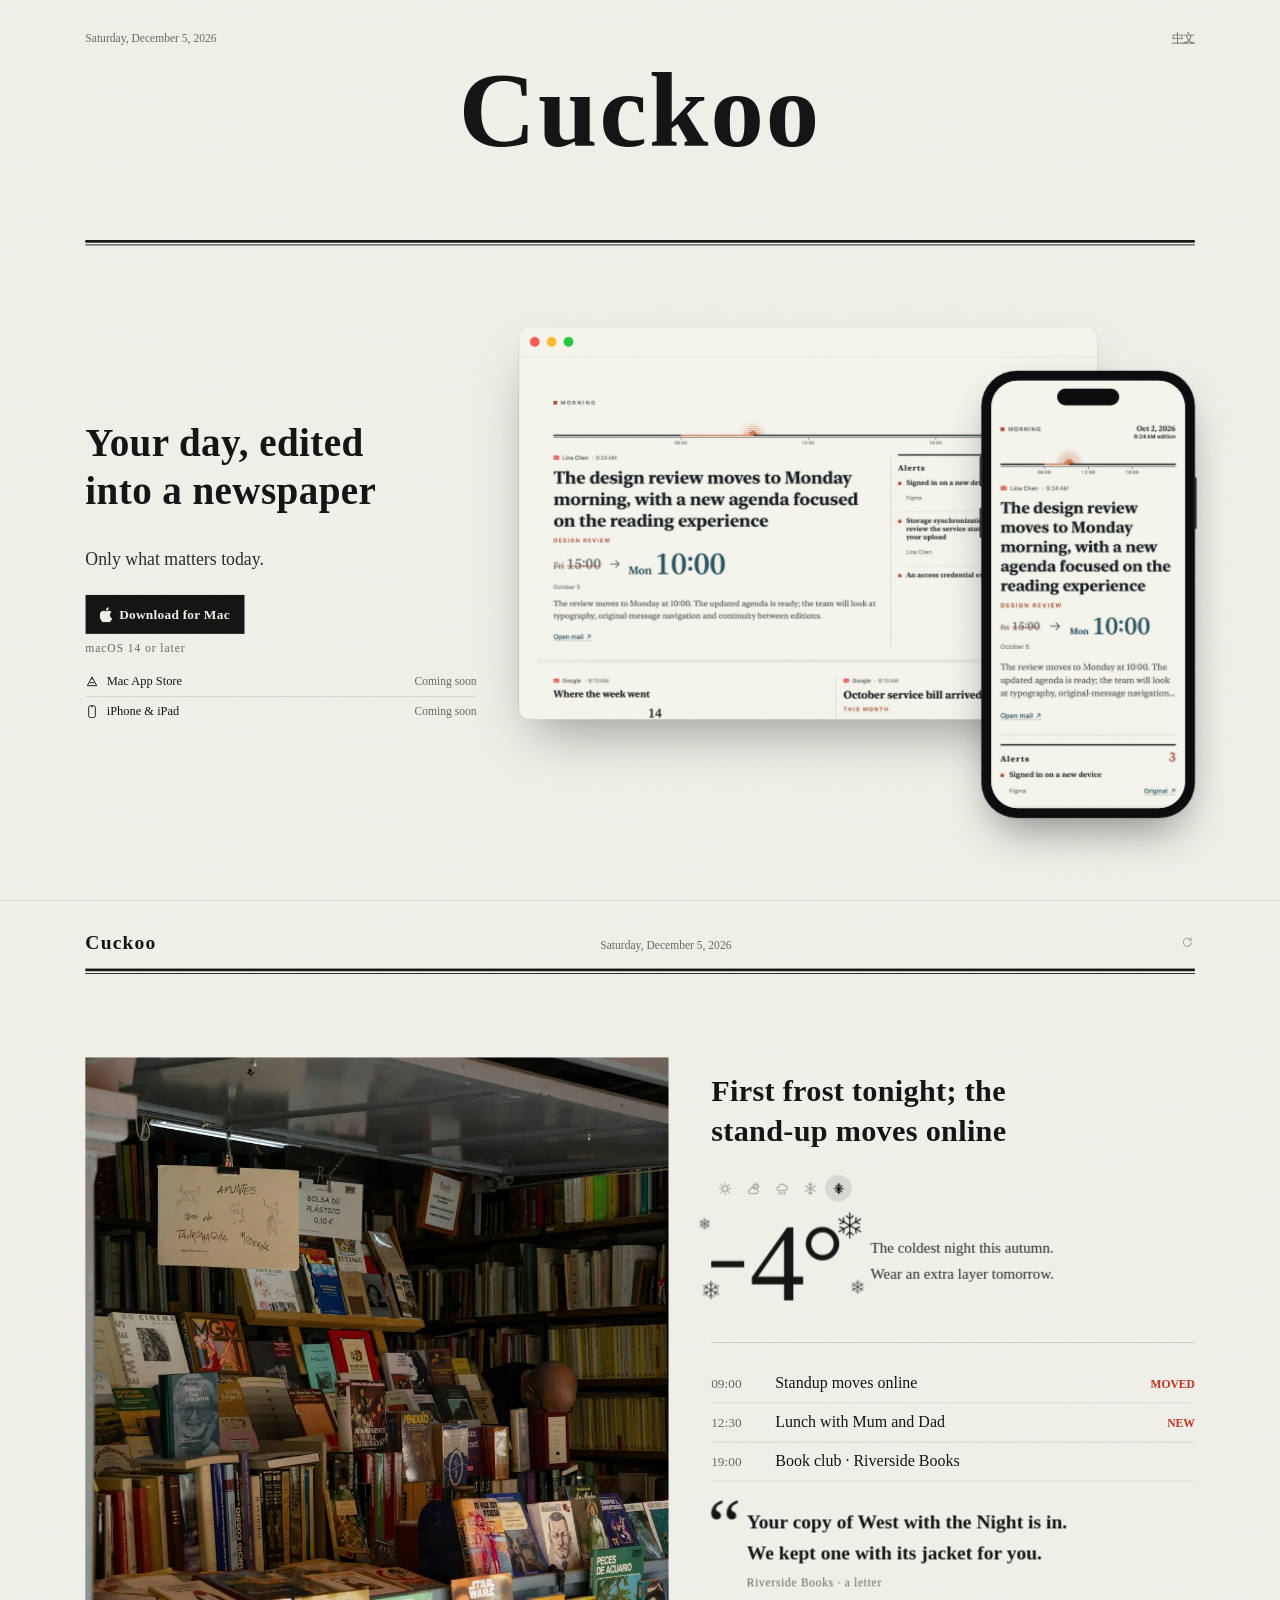
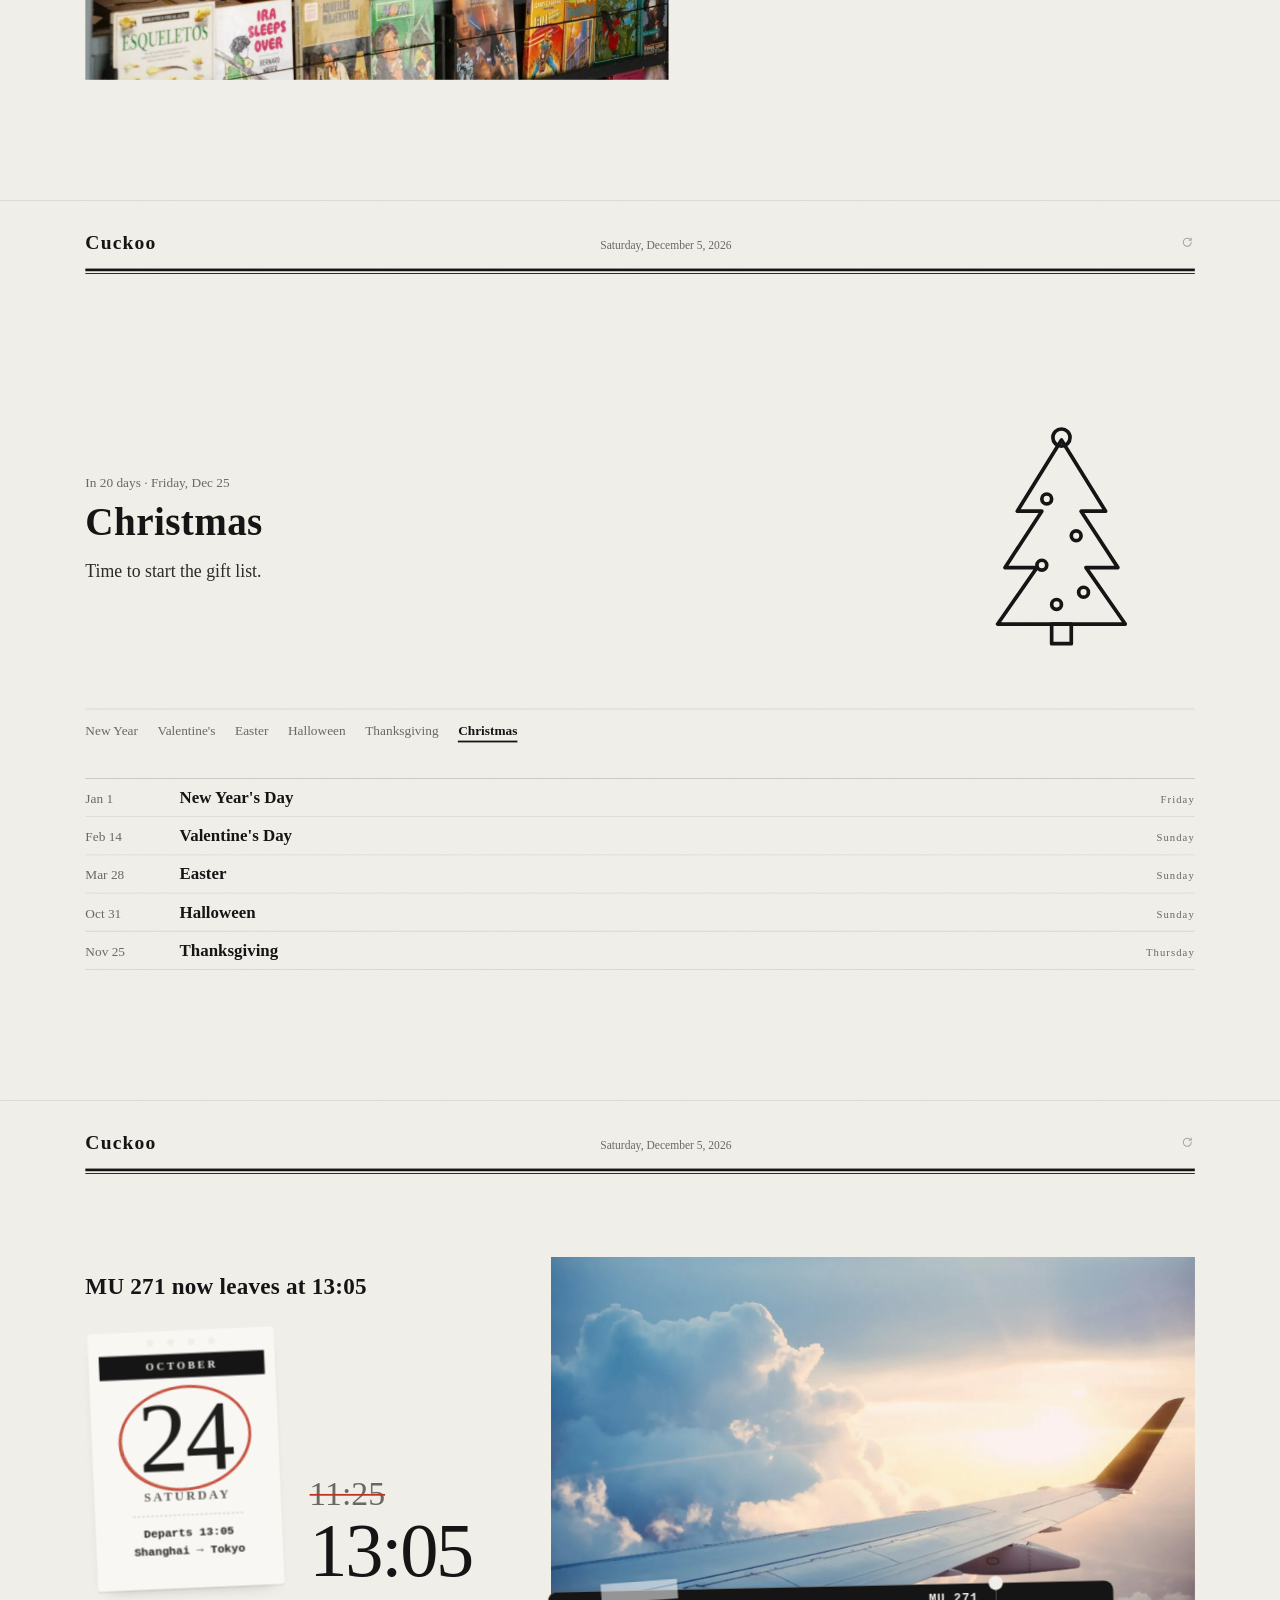
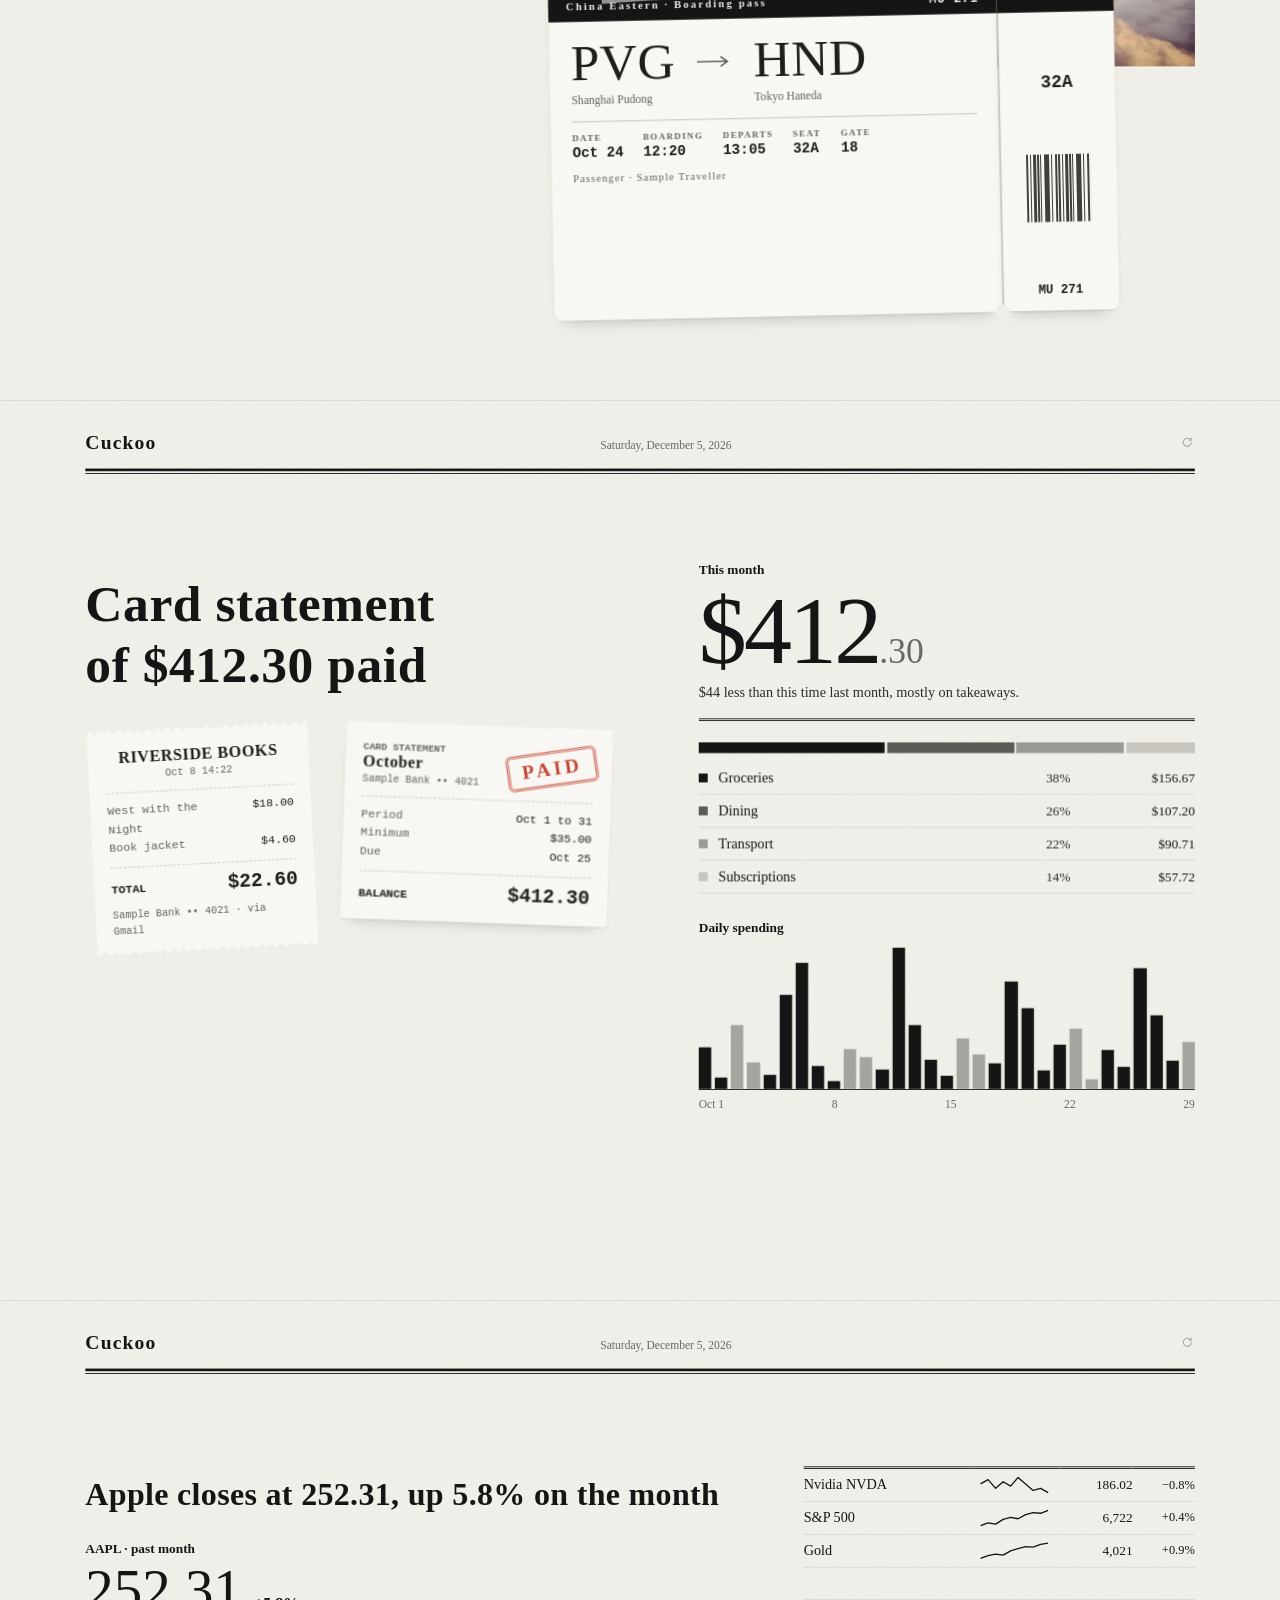
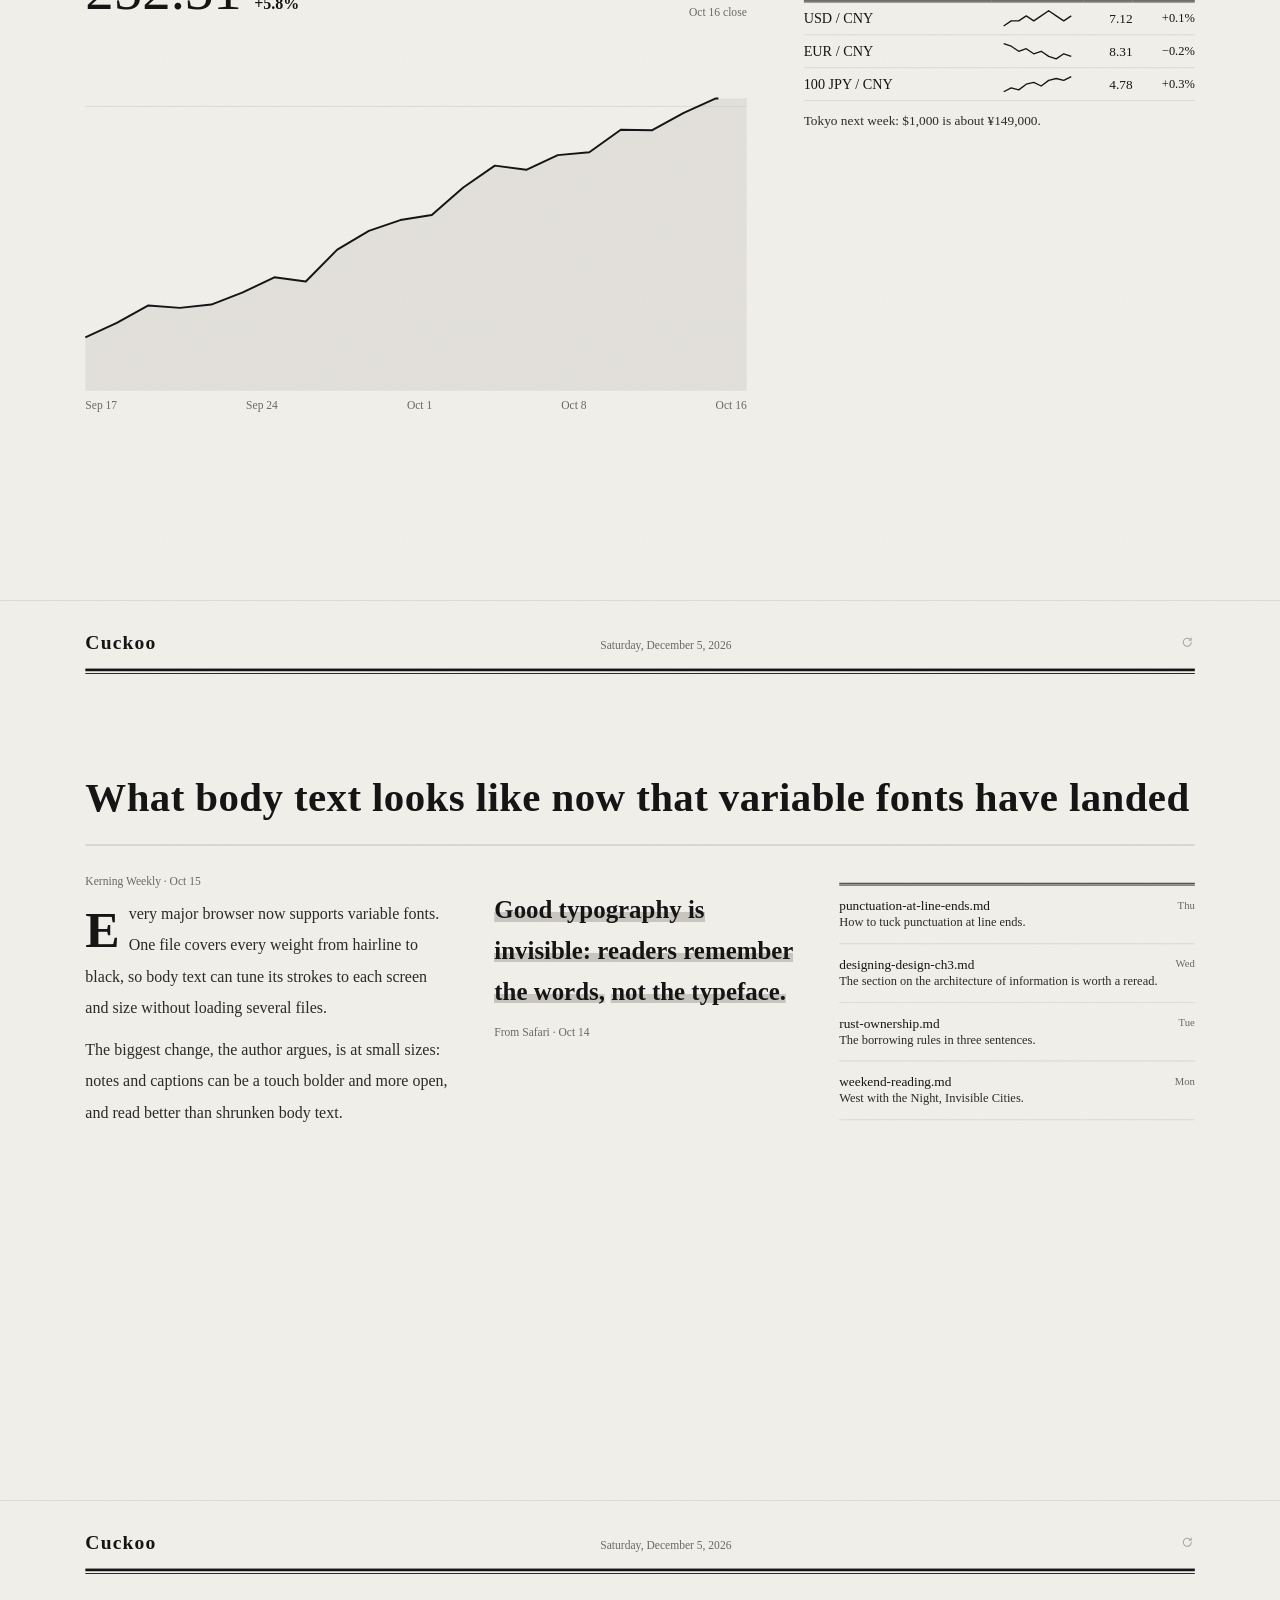
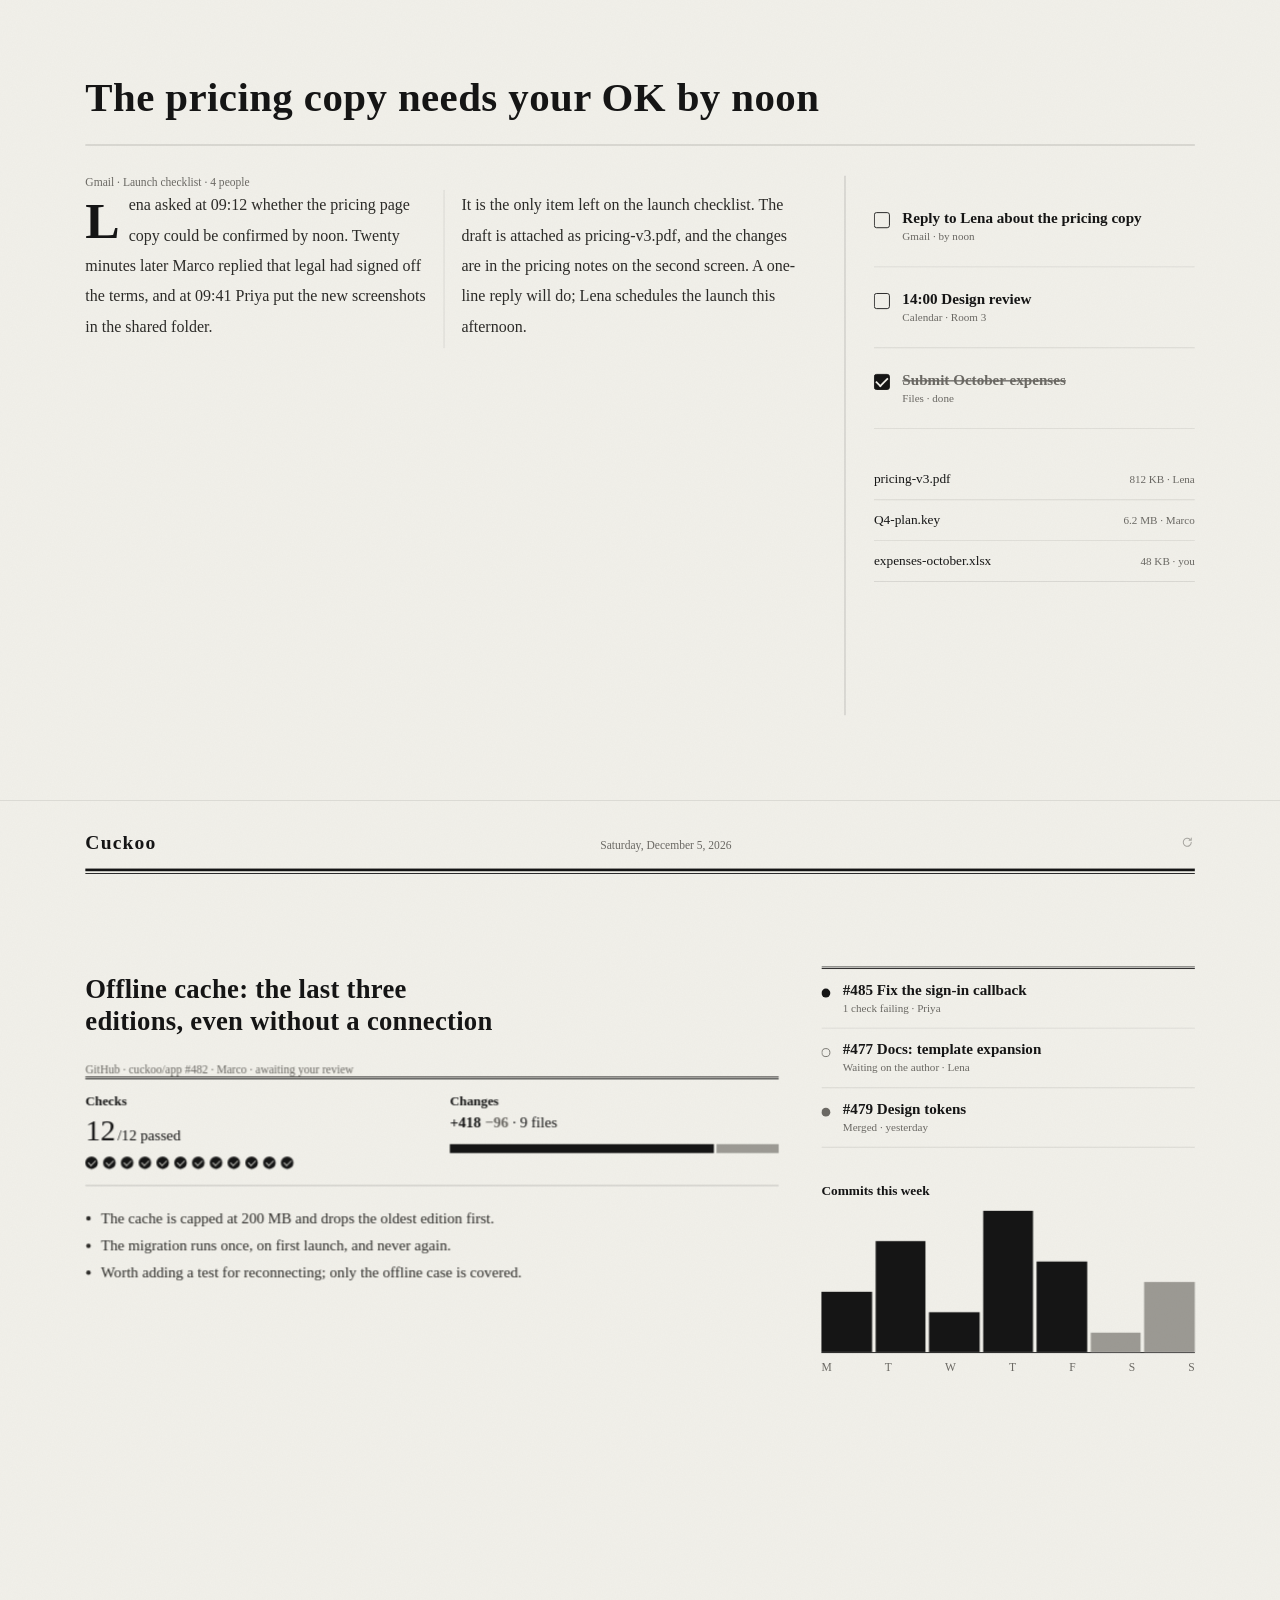
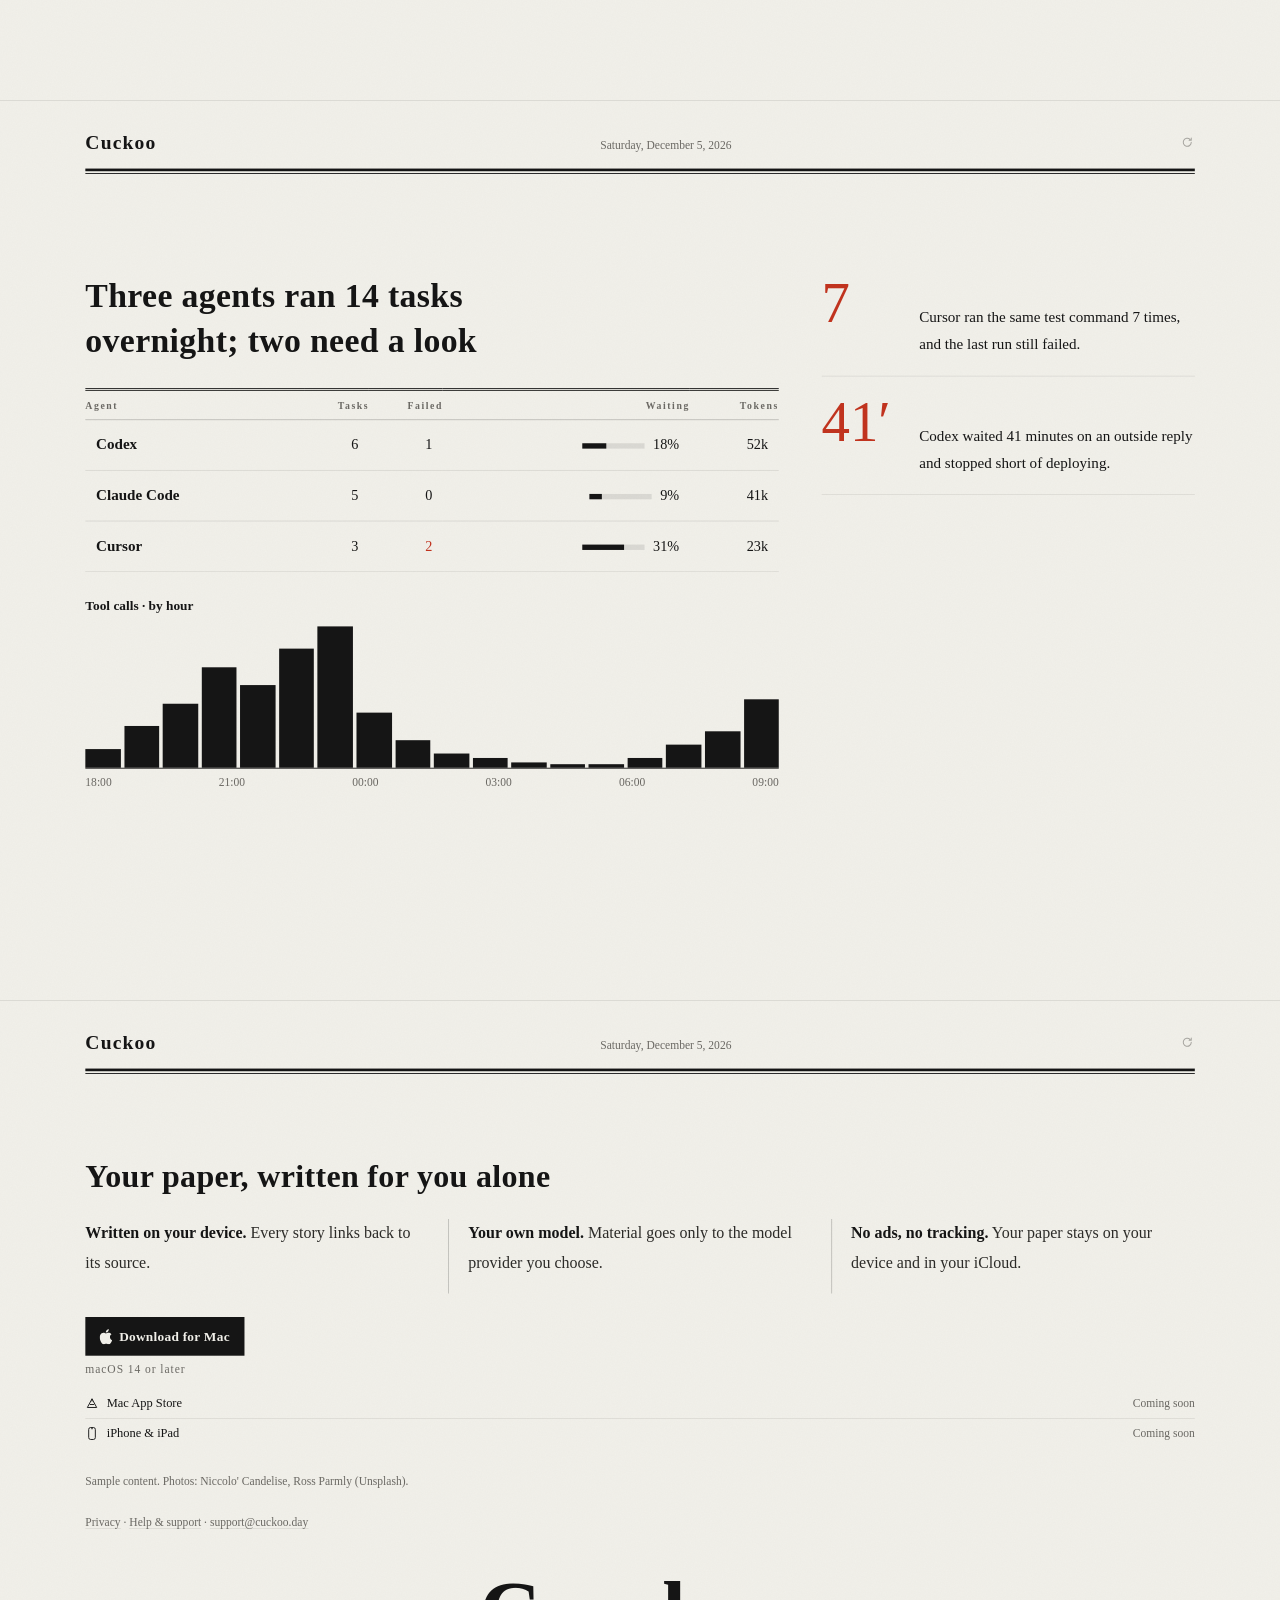
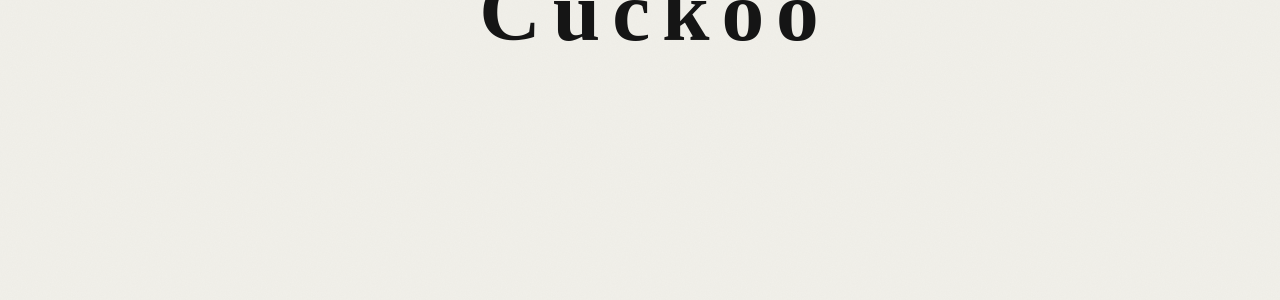
==== commit 90adfb6d: "Restyle the paper and replace the blur reveal with ink condensation The site renders a single editor" ====
--- a/index.html
+++ b/index.html
@@ -4,18 +4,18 @@
 <meta charset="utf-8">
 <meta name="viewport" content="width=device-width, initial-scale=1, viewport-fit=cover">
 <title>Cuckoo · Your Personal News</title>
-<meta name="theme-color" content="#F3EEE4" media="(prefers-color-scheme: light)">
-<meta name="theme-color" content="#16171A" media="(prefers-color-scheme: dark)">
+<meta name="theme-color" content="#F1F0EA" media="(prefers-color-scheme: light)">
+<meta name="theme-color" content="#131416" media="(prefers-color-scheme: dark)">
 <link rel="icon" type="image/png" href="/favicon.png">
 <link rel="apple-touch-icon" href="/apple-touch-icon.png">
 <link rel="canonical" href="https://cuckoo.day/">
 <link rel="alternate" hreflang="en" href="https://cuckoo.day/">
 <link rel="alternate" hreflang="zh-Hans" href="https://cuckoo.day/zh/">
-<meta name="description" content="Cuckoo reads your mail, code, bills and calendar, picks what matters, and sets it into a paper worth reading, every day.">
+<meta name="description" content="Cuckoo — only what matters today.">
 <meta property="og:type" content="website">
 <meta property="og:url" content="https://cuckoo.day/">
 <meta property="og:title" content="Cuckoo · Your Personal News">
-<meta property="og:description" content="Cuckoo reads your mail, code, bills and calendar, picks what matters, and sets it into a paper worth reading, every day.">
+<meta property="og:description" content="Cuckoo — only what matters today.">
 <meta property="og:image" content="https://cuckoo.day/assets/og-image.png">
 <meta name="twitter:card" content="summary_large_image">
 <script>try { var l = localStorage.getItem("cuckoo-lang"); if (l === "zh" || (!l && (navigator.language || "").toLowerCase().indexOf("zh") === 0)) location.replace("/zh/" + location.hash); } catch (e) {}</script>
@@ -30,37 +30,23 @@
 <section class="page" id="cover" aria-label="Front page">
   <div class="art">
     <header class="folio">
-      <span class="brand">Cuckoo<small>晨昏报</small><span class="egg" data-egg-slot aria-hidden="true"></span></span>
       <span class="date" data-today></span>
-      <nav class="nav" aria-label="Sections">
-        <a href="#life">Life</a><a href="#travel">Travel</a><a href="#bills">Finance</a><a href="#study">Study</a><a href="#work">Work</a><a href="#github">Dev</a><a href="/zh/" data-lang-to="zh" lang="zh-Hans">中文</a>
-      </nav>
+      <a class="lang-link" href="/zh/" data-lang-to="zh" lang="zh-Hans">中文</a>
     </header>
+    <div class="mast">
+      
+      <div class="mast-mid"><h1 class="nameplate" data-ink>Cuckoo</h1><span class="egg" data-egg-slot aria-hidden="true"></span></div>
+    </div>
     <div class="rule2"></div>
     <div class="body cover-body">
       <div class="cover-copy">
-        <p class="kicker rv" style="--d:0ms">Your personal news · for Mac</p>
-        <h1 class="ink cover-title">Your day,<br>edited into a newspaper.</h1>
-        <p class="deck rv" style="--d:900ms">Cuckoo reads your mail, code, bills and calendar, picks what matters, and sets it into a paper worth reading, every day.</p>
-        <div class="cta rv" style="--d:1100ms">
-          <span class="btn" role="link" aria-disabled="true" data-download><svg viewBox="0 0 17 20" aria-hidden="true"><path d="M14.1 10.6c0-2.6 2.1-3.8 2.2-3.9-1.2-1.8-3.1-2-3.7-2-1.6-.2-3.1.9-3.9.9-.8 0-2-.9-3.4-.9C3.6 4.8 2 5.8 1.1 7.4c-1.9 3.2-.5 8 1.3 10.6.9 1.3 2 2.7 3.3 2.7 1.3-.1 1.8-.9 3.4-.9s2 .9 3.4.8c1.4 0 2.3-1.3 3.2-2.6 1-1.5 1.4-2.9 1.4-3-.1 0-2.9-1.1-3-4.4zM11.6 3c.7-.9 1.2-2 1-3.2-1 0-2.3.7-3 1.6-.7.8-1.2 2-1.1 3.1 1.2.1 2.3-.6 3.1-1.5z"/></svg>Coming soon to the App Store</span>
-          <span class="cta-note">macOS</span>
-        </div>
-      </div>
-      <figure class="product rv" style="--d:300ms">
-        <div class="mac">
-          <div class="mac-bar"><i></i><i></i><i></i><span>Cuckoo</span></div>
-          <picture>
-            <source media="(prefers-color-scheme: dark)" srcset="/assets/img/app/mac-en-dark.webp">
-            <img src="/assets/img/app/mac-en-light.webp" width="1600" height="1049" alt="Cuckoo on a Mac: the front page leads with a design review moved to Monday morning">
-          </picture>
-        </div>
-        <div class="phone">
-          <picture>
-            <source media="(prefers-color-scheme: dark)" srcset="/assets/img/app/phone-en-dark.webp">
-            <img src="/assets/img/app/phone-en-light.webp" width="560" height="1227" alt="Cuckoo on iPhone">
-          </picture>
-        </div>
+        <h2 class="ink cover-title" data-ink="400"><span class="cl">Your day,</span> <span class="cl">edited into a newspaper</span></h2>
+        <p class="deck rv" style="--d:900ms">Only what matters today.</p>
+        <div class="cta rv" style="--d:1100ms"><span class="btn" role="link" aria-disabled="true" data-download><svg viewBox="0 0 17 20" aria-hidden="true"><path d="M14.1 10.6c0-2.6 2.1-3.8 2.2-3.9-1.2-1.8-3.1-2-3.7-2-1.6-.2-3.1.9-3.9.9-.8 0-2-.9-3.4-.9C3.6 4.8 2 5.8 1.1 7.4c-1.9 3.2-.5 8 1.3 10.6.9 1.3 2 2.7 3.3 2.7 1.3-.1 1.8-.9 3.4-.9s2 .9 3.4.8c1.4 0 2.3-1.3 3.2-2.6 1-1.5 1.4-2.9 1.4-3-.1 0-2.9-1.1-3-4.4zM11.6 3c.7-.9 1.2-2 1-3.2-1 0-2.3.7-3 1.6-.7.8-1.2 2-1.1 3.1 1.2.1 2.3-.6 3.1-1.5z"/></svg>Coming soon to the App Store</span><span class="cta-note">macOS 14 or later</span><div class="cta-alt"><a class="alt-row" data-appstore="mac"><svg viewBox="0 0 20 20" aria-hidden="true"><path d="M10 2l7 13H3z" fill="none" stroke="currentColor" stroke-width="1.4" stroke-linejoin="round"/><path d="M6.8 10.5h6.4M10 2v4" stroke="currentColor" stroke-width="1.4"/></svg>Mac App Store<i>Coming soon</i></a><a class="alt-row" data-appstore="ios"><svg viewBox="0 0 12 20" aria-hidden="true"><rect x="1" y="1" width="10" height="18" rx="3" fill="none" stroke="currentColor" stroke-width="1.4"/><path d="M4.5 2.8h3" stroke="currentColor" stroke-width="1.2"/></svg>iPhone & iPad<i>Coming soon</i></a></div></div>
+      </div>
+      <figure class="product" data-ink="600" data-ui>
+        <div class="mac"><div class="mac-bar"><i></i><i></i><i></i></div><picture><source media="(prefers-color-scheme: dark)" srcset="/assets/img/app/mac-en-dark.webp"><img src="/assets/img/app/mac-en-light.webp" alt=""></picture></div>
+        <div class="iphone"><div class="iscreen"><picture><source media="(prefers-color-scheme: dark)" srcset="/assets/img/app/phone-en-dark.webp"><img src="/assets/img/app/phone-en-light.webp" alt="Cuckoo on Mac and iPhone"></picture></div></div>
       </figure>
     </div>
   </div>
@@ -69,20 +55,19 @@
 <!-- ============ 生活 · 今天 ============ -->
 <section class="page" id="life" aria-label="Life">
   <div class="art">
-    <header class="folio"><span class="brand">Cuckoo</span><span class="date" data-today></span><span class="pg">Page 2 · Life<button class="reset" type="button" aria-label="Reset this page" title="Reset this page"><svg viewBox="0 0 20 20" aria-hidden="true"><path d="M16 10a6 6 0 1 1-1.8-4.3M16 3.5v3.2h-3.2" fill="none" stroke="currentColor" stroke-width="1.5" stroke-linecap="round" stroke-linejoin="round"/></svg></button></span></header>
+    <header class="folio"><span class="brand">Cuckoo</span><span class="date" data-today></span><span class="pg"><button class="reset" type="button" aria-label="Reset this page" title="Reset this page"><svg viewBox="0 0 20 20" aria-hidden="true"><path d="M16 10a6 6 0 1 1-1.8-4.3M16 3.5v3.2h-3.2" fill="none" stroke="currentColor" stroke-width="1.5" stroke-linecap="round" stroke-linejoin="round"/></svg></button></span></header>
     <div class="rule2"></div>
     <div class="body life-body">
-      <figure class="life-photo rv" style="--d:200ms">
+      <figure class="life-photo" data-ink="250">
         <img src="/assets/img/bookstall.webp" width="1600" height="1067" alt="A small street bookstall, books piled to the door">
-        <figcaption>Outside Riverside Books. Photo: Niccolo' Candelise</figcaption>
       </figure>
       <div class="life-col">
-        <div class="flag rv" style="--d:0ms"><b>Life</b><span>生活 · 02</span></div>
-        <h2 class="ink life-title">Weather, plans and a letter<br>from the bookshop.</h2>
+        <h2 class="ink life-title" data-ink><span class="cl">First frost tonight;</span> <span class="cl">the stand‑up moves online</span></h2>
+        
 
         <div class="wx rv" style="--d:900ms" data-wx="frost">
           <div class="wx-head">
-            <span class="label" data-wx-label>First frost tonight</span>
+            
             <div class="wx-pick" role="group" aria-label="Change the weather">
               <button type="button" data-wx-set="sun" aria-label="Sunny" title="Sunny"><svg viewBox="0 0 20 20"><circle cx="10" cy="10" r="3.6"/><path d="M10 2.5v2M10 15.5v2M2.5 10h2M15.5 10h2M4.7 4.7l1.4 1.4M13.9 13.9l1.4 1.4M4.7 15.3l1.4-1.4M13.9 6.1l1.4-1.4"/></svg></button>
               <button type="button" data-wx-set="clear" aria-label="Clearing" title="Clearing"><svg viewBox="0 0 20 20"><circle cx="12.5" cy="7.5" r="3"/><path d="M12.5 2.5v1.2M17.5 7.5h-1.2M16 4l-.9.9"/><path d="M5.5 16.5h7.5a3 3 0 0 0 .2-6 4 4 0 0 0-7.6 1.2 2.4 2.4 0 0 0-.1 4.8z"/></svg></button>
@@ -107,7 +92,7 @@
         </div>
 
         <div class="sched rv" style="--d:1100ms">
-          <span class="label">Today</span>
+          
           <ol>
             <li><time>09:00</time><span>Standup moves online</span><em>MOVED</em></li>
             <li><time>12:30</time><span>Lunch with Mum and Dad</span><em class="new">NEW</em></li>
@@ -127,68 +112,31 @@
 <!-- ============ 生活 · 时令与节日 ============ -->
 <section class="page" id="season" aria-label="Seasons and holidays">
   <div class="art">
-    <header class="folio"><span class="brand">Cuckoo</span><span class="date" data-today></span><span class="pg">Page 3 · Seasons<button class="reset" type="button" aria-label="Reset this page" title="Reset this page"><svg viewBox="0 0 20 20" aria-hidden="true"><path d="M16 10a6 6 0 1 1-1.8-4.3M16 3.5v3.2h-3.2" fill="none" stroke="currentColor" stroke-width="1.5" stroke-linecap="round" stroke-linejoin="round"/></svg></button></span></header>
+    <header class="folio"><span class="brand">Cuckoo</span><span class="date" data-today></span><span class="pg"><button class="reset" type="button" aria-label="Reset this page" title="Reset this page"><svg viewBox="0 0 20 20" aria-hidden="true"><path d="M16 10a6 6 0 1 1-1.8-4.3M16 3.5v3.2h-3.2" fill="none" stroke="currentColor" stroke-width="1.5" stroke-linecap="round" stroke-linejoin="round"/></svg></button></span></header>
     <div class="rule2"></div>
     <div class="body season-body">
-      <div class="fest-col">
-        <div class="flag rv" style="--d:0ms"><b>Seasons</b><span>时令 · 03</span></div>
-        <h2 class="ink season-title">When the season turns,<br>so does the paper.</h2>
-        <div class="fest rv" style="--d:900ms" data-fest="auto">
-          <div class="fest-art" aria-hidden="true">
-            <svg class="egg-art egg-chongyang" viewBox="0 0 200 220"><path class="stem" d="M100 150c6 22 4 44-8 66M98 188c-14-6-28-2-36 8M99 172c12-8 26-8 34 0"/><g class="mum"><ellipse cx="100" cy="62" rx="6.5" ry="34" transform="rotate(0.0 100 100)"/><ellipse cx="100" cy="62" rx="6.5" ry="34" transform="rotate(20.0 100 100)"/><ellipse cx="100" cy="62" rx="6.5" ry="34" transform="rotate(40.0 100 100)"/><ellipse cx="100" cy="62" rx="6.5" ry="34" transform="rotate(60.0 100 100)"/><ellipse cx="100" cy="62" rx="6.5" ry="34" transform="rotate(80.0 100 100)"/><ellipse cx="100" cy="62" rx="6.5" ry="34" transform="rotate(100.0 100 100)"/><ellipse cx="100" cy="62" rx="6.5" ry="34" transform="rotate(120.0 100 100)"/><ellipse cx="100" cy="62" rx="6.5" ry="34" transform="rotate(140.0 100 100)"/><ellipse cx="100" cy="62" rx="6.5" ry="34" transform="rotate(160.0 100 100)"/><ellipse cx="100" cy="62" rx="6.5" ry="34" transform="rotate(180.0 100 100)"/><ellipse cx="100" cy="62" rx="6.5" ry="34" transform="rotate(200.0 100 100)"/><ellipse cx="100" cy="62" rx="6.5" ry="34" transform="rotate(220.0 100 100)"/><ellipse cx="100" cy="62" rx="6.5" ry="34" transform="rotate(240.0 100 100)"/><ellipse cx="100" cy="62" rx="6.5" ry="34" transform="rotate(260.0 100 100)"/><ellipse cx="100" cy="62" rx="6.5" ry="34" transform="rotate(280.0 100 100)"/><ellipse cx="100" cy="62" rx="6.5" ry="34" transform="rotate(300.0 100 100)"/><ellipse cx="100" cy="62" rx="6.5" ry="34" transform="rotate(320.0 100 100)"/><ellipse cx="100" cy="62" rx="6.5" ry="34" transform="rotate(340.0 100 100)"/><ellipse class="in" cx="100" cy="76" rx="6" ry="22" transform="rotate(15.0 100 100)"/><ellipse class="in" cx="100" cy="76" rx="6" ry="22" transform="rotate(45.0 100 100)"/><ellipse class="in" cx="100" cy="76" rx="6" ry="22" transform="rotate(75.0 100 100)"/><ellipse class="in" cx="100" cy="76" rx="6" ry="22" transform="rotate(105.0 100 100)"/><ellipse class="in" cx="100" cy="76" rx="6" ry="22" transform="rotate(135.0 100 100)"/><ellipse class="in" cx="100" cy="76" rx="6" ry="22" transform="rotate(165.0 100 100)"/><ellipse class="in" cx="100" cy="76" rx="6" ry="22" transform="rotate(195.0 100 100)"/><ellipse class="in" cx="100" cy="76" rx="6" ry="22" transform="rotate(225.0 100 100)"/><ellipse class="in" cx="100" cy="76" rx="6" ry="22" transform="rotate(255.0 100 100)"/><ellipse class="in" cx="100" cy="76" rx="6" ry="22" transform="rotate(285.0 100 100)"/><ellipse class="in" cx="100" cy="76" rx="6" ry="22" transform="rotate(315.0 100 100)"/><ellipse class="in" cx="100" cy="76" rx="6" ry="22" transform="rotate(345.0 100 100)"/><circle class="core" cx="100" cy="100" r="13"/></g></svg>
-            <svg class="egg-art egg-midautumn" viewBox="0 0 200 200"><defs><radialGradient id="moon" cx="42%" cy="40%"><stop offset="0" stop-color="#F7E7BF"/><stop offset=".7" stop-color="#E9C987"/><stop offset="1" stop-color="#D9AE62"/></radialGradient></defs><circle class="halo" cx="100" cy="96" r="78"/><circle cx="100" cy="96" r="58" fill="url(#moon)"/><path class="cloud" d="M20 150c16-12 34-8 44 0 10-10 30-10 40 2 12-6 26-2 32 6H20z"/></svg>
-            <svg class="egg-art egg-spring" viewBox="0 0 200 200"><rect class="seal" x="40" y="40" width="120" height="120" rx="10" transform="rotate(-6 100 100)"/><text x="100" y="136" text-anchor="middle" transform="rotate(-6 100 100)">福</text></svg>
-            <svg class="egg-art egg-halloween" viewBox="0 0 200 200"><path class="bat" d="M100 92c-6-10-18-14-30-12 6 4 8 10 6 16-10-6-24-6-36 2 10 2 18 8 22 18 8-8 22-10 32-4 2-6 4-10 6-12 2 2 4 6 6 12 10-6 24-4 32 4 4-10 12-16 22-18-12-8-26-8-36-2-2-6 0-12 6-16-12-2-24 2-30 12z"/><g class="pump"><ellipse cx="84" cy="160" rx="16" ry="22"/><ellipse cx="116" cy="160" rx="16" ry="22"/><ellipse cx="100" cy="160" rx="17" ry="24"/></g><path class="pump-s" d="M100 137c0-6 2-10 7-13"/><path class="pump-face" d="M88 154l5-5 5 5zM102 154l5-5 5 5z"/><path class="pump-mouth" d="M88 168q12 9 24 0"/></svg>
-            <svg class="egg-art egg-xmas" viewBox="0 0 200 200"><path class="tree" d="M100 26 64 84h20l-30 46h26l-32 46h104l-32-46h26l-30-46h20z"/><circle class="star" cx="100" cy="24" r="7"/><g class="orn"><circle cx="88" cy="74" r="4"/><circle cx="112" cy="104" r="4"/><circle cx="84" cy="128" r="4"/><circle cx="118" cy="150" r="4"/><circle cx="96" cy="160" r="4"/></g><rect class="trunk" x="92" y="176" width="16" height="16"/></svg>
-          </div>
-          <div class="fest-copy">
-            <span class="label" data-fest-when>In 2 days · Sunday, Oct 18</span>
-            <b class="fest-name" data-fest-name>Double Ninth</b>
-            <p data-fest-line>Climb a hill, admire the chrysanthemums, call your grandparents.</p>
-          </div>
-          <div class="fest-pick" role="group" aria-label="Preview the holiday surprises">
-            <button type="button" data-fest-set="chongyang" title="Double Ninth">Double Ninth</button>
-            <button type="button" data-fest-set="midautumn" title="Mid-Autumn">Mid-Autumn</button>
-            <button type="button" data-fest-set="spring" title="Lunar New Year">New Year</button>
-            <button type="button" data-fest-set="halloween" title="Halloween">Halloween</button>
-            <button type="button" data-fest-set="xmas" title="Christmas">Christmas</button>
-          </div>
-        </div>
-      </div>
-
-      <div class="season-side">
-        <div class="days rv" style="--d:1100ms">
-          <span class="label">Coming up · from your calendar</span>
-          <ol>
-            <li><time>Oct 18</time><b>Double Ninth</b><span>SUN</span></li>
-            <li><time>Oct 23</time><b>Frost’s Descent</b><span>SOLAR TERM</span></li>
-            <li><time>Oct 31</time><b>Halloween</b><span>SAT</span></li>
-            <li><time>Nov 7</time><b>Start of Winter</b><span>SOLAR TERM</span></li>
-            <li><time>Nov 26</time><b>Thanksgiving</b><span>THU</span></li>
-          </ol>
-        </div>
-        <div class="themes rv" style="--d:1300ms">
-          <span class="label">A change of dress · First Frost theme</span>
-          <div class="theme-pair">
-            <figure><picture><source media="(prefers-color-scheme: dark)" srcset="/assets/img/app/theme-plain-en-dark.webp"><img src="/assets/img/app/theme-plain-en-light.webp" width="900" height="670" alt="The everyday Cuckoo front page"></picture><figcaption>Everyday</figcaption></figure>
-            <figure><picture><source media="(prefers-color-scheme: dark)" srcset="/assets/img/app/theme-frost-en-dark.webp"><img src="/assets/img/app/theme-frost-en-light.webp" width="900" height="670" alt="The same page in the First Frost theme"></picture><figcaption>First Frost</figcaption></figure>
-          </div>
-        </div>
-      </div>
-    </div>
-  </div>
+      <div class="fest" data-fest="auto">
+        <div class="fest-head">
+          <p class="fest-when" data-fest-when></p>
+          <h2 class="ink fest-name" data-ink data-fest-name></h2>
+          <p class="fest-line" data-fest-line></p>
+        </div>
+        <div class="fest-art" aria-hidden="true"><svg class="egg-art egg-halloween" viewBox="0 0 200 200"><ellipse cx="96" cy="122" rx="50" ry="38"/><path d="M96 84c-6-10 8-12 4-22"/><path d="M76 88c-9 20-9 46 0 66M116 88c9 20 9 46 0 66"/><path class="acc" d="M150 56c7-8 17-6 21 2-5-2-8 2-8 6-4-4-8-4-12-2-1-4-1-6-1-6z"/></svg><svg class="egg-art egg-xmas" viewBox="0 0 200 200"><path class="tree" d="M100 26 64 84h20l-30 46h26l-32 46h104l-32-46h26l-30-46h20z"/><circle class="star" cx="100" cy="24" r="7"/><g class="orn"><circle cx="88" cy="74" r="4"/><circle cx="112" cy="104" r="4"/><circle cx="84" cy="128" r="4"/><circle cx="118" cy="150" r="4"/><circle cx="96" cy="160" r="4"/></g><rect class="trunk" x="92" y="176" width="16" height="16"/></svg><svg class="egg-art egg-newyear" viewBox="0 0 200 200"><path d="M100 30v140M30 100h140M50 50l100 100M150 50l-100 100"/><circle cx="100" cy="100" r="14"/><path d="M100 62l6 14M138 100l-14 6M100 138l-6-14M62 100l14-6"/></svg><svg class="egg-art egg-valentine" viewBox="0 0 200 200"><path d="M100 160C60 130 40 105 40 80c0-24 18-38 34-38 12 0 22 8 26 18 4-10 14-18 26-18 16 0 34 14 34 38 0 25-20 50-60 80z"/></svg><svg class="egg-art egg-easter" viewBox="0 0 200 220"><path d="M100 38c26 0 44 42 44 76 0 38-22 58-44 58s-44-20-44-58c0-34 18-76 44-76z"/><path d="M60 112l13-9 13 9 14-9 14 9 13-9 14 9 13-9"/><circle cx="85" cy="70" r="4"/><circle cx="118" cy="76" r="4"/><circle cx="100" cy="148" r="4"/></svg><svg class="egg-art egg-thanksgiving" viewBox="0 0 200 220"><path d="M100 30v160"/><path d="M100 50c-14-6-24-16-26-30 14-2 24 6 26 30zM100 50c14-6 24-16 26-30-14-2-24 6-26 30zM100 92c-14-6-24-16-26-30 14-2 24 6 26 30zM100 92c14-6 24-16 26-30-14-2-24 6-26 30zM100 134c-14-6-24-16-26-30 14-2 24 6 26 30zM100 134c14-6 24-16 26-30-14-2-24 6-26 30z"/></svg></div>
+        <div class="fest-pick" role="group" aria-label="Preview the festival eggs"><button type="button" data-fest-set="newyear" title="New Year">New Year</button><button type="button" data-fest-set="valentine" title="Valentine's">Valentine's</button><button type="button" data-fest-set="easter" title="Easter">Easter</button><button type="button" data-fest-set="halloween" title="Halloween">Halloween</button><button type="button" data-fest-set="thanksgiving" title="Thanksgiving">Thanksgiving</button><button type="button" data-fest-set="xmas" title="Christmas">Christmas</button></div>
+      </div>
+      <ol class="days" data-days></ol>
+    </div>
 </section>
 
 <!-- ============ 出行 ============ -->
 <section class="page" id="travel" aria-label="Travel">
   <div class="art">
-    <header class="folio"><span class="brand">Cuckoo</span><span class="date" data-today></span><span class="pg">Page 4 · Travel<button class="reset" type="button" aria-label="Reset this page" title="Reset this page"><svg viewBox="0 0 20 20" aria-hidden="true"><path d="M16 10a6 6 0 1 1-1.8-4.3M16 3.5v3.2h-3.2" fill="none" stroke="currentColor" stroke-width="1.5" stroke-linecap="round" stroke-linejoin="round"/></svg></button></span></header>
+    <header class="folio"><span class="brand">Cuckoo</span><span class="date" data-today></span><span class="pg"><button class="reset" type="button" aria-label="Reset this page" title="Reset this page"><svg viewBox="0 0 20 20" aria-hidden="true"><path d="M16 10a6 6 0 1 1-1.8-4.3M16 3.5v3.2h-3.2" fill="none" stroke="currentColor" stroke-width="1.5" stroke-linecap="round" stroke-linejoin="round"/></svg></button></span></header>
     <div class="rule2"></div>
     <div class="body travel-body">
       <div class="tr-col">
-        <div class="flag rv" style="--d:0ms"><b>Travel</b><span>出行 · 04</span></div>
-        <h2 class="ink tr-title">Trips that<br>update themselves.</h2>
-        <p class="deck rv" style="--d:800ms">A confirmation email becomes a boarding pass. When the flight moves, the old time is struck out and your alert follows the new one.</p>
+        <h2 class="ink tr-title" data-ink><span class="cl">MU 271 now leaves at 13:05</span></h2>
+        
         <div class="tr-bottom">
           <div class="leafs paste" style="--d:1200ms; --r:-2.5deg">
             <button class="leaf next" type="button" tabindex="-1" aria-hidden="true">
@@ -206,20 +154,18 @@
               <span class="leaf-event">Departs 13:05<br>Shanghai → Tokyo</span>
               <i class="curl"></i>
             </button>
-            <span class="hint">Click to turn the page</span>
           </div>
           <div class="change rv" style="--d:1500ms">
-            <span class="label">Departure</span>
+            
             <s class="num">11:25</s>
             <b class="num">13:05</b>
-            <p>Your alert now follows the new time</p>
+            
           </div>
         </div>
       </div>
       <div class="tr-right">
-        <figure class="tr-photo rv" style="--d:200ms">
+        <figure class="tr-photo" data-ink="250">
           <img src="/assets/img/aircraft-wing.webp" width="1600" height="1063" alt="An airliner wing above the clouds at sunset">
-          <figcaption>Photo: Ross Parmly</figcaption>
         </figure>
         <div class="pass paste" style="--d:1000ms; --r:-1.2deg">
           <div class="pass-main">
@@ -247,7 +193,6 @@
             <span class="stub-no">MU 271</span>
             <span class="stub-stamp" aria-hidden="true">CHECKED</span>
           </button>
-          <span class="hint pass-hint">✂ Tear along the dashes</span>
         </div>
       </div>
     </div>
@@ -257,13 +202,12 @@
 <!-- ============ 理财 · 账单 ============ -->
 <section class="page" id="bills" aria-label="Finance">
   <div class="art">
-    <header class="folio"><span class="brand">Cuckoo</span><span class="date" data-today></span><span class="pg">Page 5 · Finance<button class="reset" type="button" aria-label="Reset this page" title="Reset this page"><svg viewBox="0 0 20 20" aria-hidden="true"><path d="M16 10a6 6 0 1 1-1.8-4.3M16 3.5v3.2h-3.2" fill="none" stroke="currentColor" stroke-width="1.5" stroke-linecap="round" stroke-linejoin="round"/></svg></button></span></header>
+    <header class="folio"><span class="brand">Cuckoo</span><span class="date" data-today></span><span class="pg"><button class="reset" type="button" aria-label="Reset this page" title="Reset this page"><svg viewBox="0 0 20 20" aria-hidden="true"><path d="M16 10a6 6 0 1 1-1.8-4.3M16 3.5v3.2h-3.2" fill="none" stroke="currentColor" stroke-width="1.5" stroke-linecap="round" stroke-linejoin="round"/></svg></button></span></header>
     <div class="rule2"></div>
     <div class="body bills-body">
       <div class="fn-left">
-        <div class="flag rv" style="--d:0ms"><b>Finance</b><span>理财 · 05</span></div>
-        <h2 class="ink fn-title">Where the money went,<br>on one page.</h2>
-        <p class="deck rv" style="--d:800ms">Bank emails, opened, sorted and pasted in. No more digging through statements at the end of the month.</p>
+        <h2 class="ink fn-title" data-ink><span class="cl">Card statement of $412.30</span> <span class="cl">paid</span></h2>
+        
         <div class="slips">
           <div class="slip receipt paste" style="--d:1100ms; --r:-3deg">
             <p class="slip-head">RIVERSIDE BOOKS</p>
@@ -287,22 +231,21 @@
             <span class="kv total"><span>BALANCE</span><b>$412.30</b></span>
             <span class="stamp" style="--d:1900ms">PAID</span>
           </button>
-          <span class="hint stamp-hint">Click to stamp it again</span>
         </div>
       </div>
       <div class="fn-right">
         <div class="month rv" style="--d:900ms">
-          <span class="label">Spent in October</span>
+          <span class="label">This month</span>
           <p class="total"><b class="num">$412</b><small>.30</small></p>
-          <p class="sub">$44 less than September, mostly on takeaways.</p>
+          <p class="sub">$44 less than this time last month, mostly on takeaways.</p>
         </div>
         <div class="share rv" style="--d:1100ms">
-          <div class="bar" aria-hidden="true"><i style="--w:38%;--c:var(--ink)"></i><i style="--w:26%;--c:var(--red)"></i><i style="--w:22%;--c:var(--teal)"></i><i style="--w:14%;--c:var(--ochre)"></i></div>
+          <div class="bar" aria-hidden="true"><i style="--w:38%;--c:var(--ink)"></i><i style="--w:26%;--c:var(--tone2)"></i><i style="--w:22%;--c:var(--tone3)"></i><i style="--w:14%;--c:var(--tone4)"></i></div>
           <table>
             <tr><td><i style="--c:var(--ink)"></i>Groceries</td><td>38%</td><td>$156.67</td></tr>
-            <tr><td><i style="--c:var(--red)"></i>Dining</td><td>26%</td><td>$107.20</td></tr>
-            <tr><td><i style="--c:var(--teal)"></i>Transport</td><td>22%</td><td>$90.71</td></tr>
-            <tr><td><i style="--c:var(--ochre)"></i>Subscriptions</td><td>14%</td><td>$57.72</td></tr>
+            <tr><td><i style="--c:var(--tone2)"></i>Dining</td><td>26%</td><td>$107.20</td></tr>
+            <tr><td><i style="--c:var(--tone3)"></i>Transport</td><td>22%</td><td>$90.71</td></tr>
+            <tr><td><i style="--c:var(--tone4)"></i>Subscriptions</td><td>14%</td><td>$57.72</td></tr>
           </table>
         </div>
         <div class="daily rv" style="--d:1300ms">
@@ -318,29 +261,28 @@
 <!-- ============ 理财 · 行情与汇率 ============ -->
 <section class="page" id="markets" aria-label="Markets and currencies">
   <div class="art">
-    <header class="folio"><span class="brand">Cuckoo</span><span class="date" data-today></span><span class="pg">Page 6 · Markets<button class="reset" type="button" aria-label="Reset this page" title="Reset this page"><svg viewBox="0 0 20 20" aria-hidden="true"><path d="M16 10a6 6 0 1 1-1.8-4.3M16 3.5v3.2h-3.2" fill="none" stroke="currentColor" stroke-width="1.5" stroke-linecap="round" stroke-linejoin="round"/></svg></button></span></header>
+    <header class="folio"><span class="brand">Cuckoo</span><span class="date" data-today></span><span class="pg"><button class="reset" type="button" aria-label="Reset this page" title="Reset this page"><svg viewBox="0 0 20 20" aria-hidden="true"><path d="M16 10a6 6 0 1 1-1.8-4.3M16 3.5v3.2h-3.2" fill="none" stroke="currentColor" stroke-width="1.5" stroke-linecap="round" stroke-linejoin="round"/></svg></button></span></header>
     <div class="rule2"></div>
     <div class="body markets-body">
       <div class="mk-main">
-        <div class="flag rv" style="--d:0ms"><b>Markets</b><span>行情 · 06</span></div>
-        <h2 class="ink mk-title">The stocks and currencies you follow, checked at the close.</h2>
+        <h2 class="ink mk-title" data-ink><span class="cl">Apple closes at 252.31,</span> <span class="cl">up 5.8% on the month</span></h2>
+        
         <div class="chart rv" style="--d:900ms" data-chart="AAPL">
           <div class="chart-head">
-            <div><span class="label">Apple · AAPL · past month</span><p><b class="num" data-chart-price>252.31</b><em class="up" data-chart-chg>+5.8%</em></p></div>
+            <div><span class="label">AAPL · past month</span><p><b class="num" data-chart-price>252.31</b><em class="up" data-chart-chg>+5.8%</em></p></div>
             <span class="chart-at" data-chart-at>Oct 16 close</span>
           </div>
-          <svg class="chart-svg" viewBox="0 0 800 300" preserveAspectRatio="none" aria-label="Apple over the past month, trending up"><defs><linearGradient id="chart-fill" x1="0" y1="0" x2="0" y2="1"><stop offset="0" class="s0"/><stop offset="1" class="s1"/></linearGradient></defs>
+          <svg class="chart-svg" viewBox="0 0 800 300" preserveAspectRatio="none" aria-label="Apple over the past month, trending up">
             <g class="grid"><path d="M0 60H800M0 140H800M0 220H800"/></g>
             <path class="area"/><path class="line"/>
             <g class="cross"><path class="cx" d="M0 0V300"/><circle class="cd" r="5"/></g>
           </svg>
           <div class="chart-axis"><span>Sep 17</span><span>Sep 24</span><span>Oct 1</span><span>Oct 8</span><span>Oct 16</span></div>
-          <span class="hint chart-hint">Move along the line to read each day’s price</span>
         </div>
       </div>
       <div class="mk-side">
         <div class="watch rv" style="--d:1100ms">
-          <span class="label">Watchlist</span>
+          
           <table>
             <tr><td>Nvidia NVDA</td><td><svg class="spark" data-spark="190,192,188,191,189,193,190,187,188,186" viewBox="0 0 80 24"></svg></td><td>186.02</td><td class="down">−0.8%</td></tr>
             <tr><td>S&amp;P 500</td><td><svg class="spark" data-spark="6610,6630,6620,6655,6670,6660,6690,6705,6700,6722" viewBox="0 0 80 24"></svg></td><td>6,722</td><td class="up">+0.4%</td></tr>
@@ -348,7 +290,7 @@
           </table>
         </div>
         <div class="fx-rates rv" style="--d:1300ms">
-          <span class="label">Currencies · reference rates</span>
+          
           <table>
             <tr><td>USD / CNY</td><td><svg class="spark" data-spark="7.10,7.11,7.11,7.12,7.11,7.12,7.13,7.12,7.11,7.12" viewBox="0 0 80 24"></svg></td><td>7.12</td><td class="up">+0.1%</td></tr>
             <tr><td>EUR / CNY</td><td><svg class="spark" data-spark="8.36,8.35,8.33,8.34,8.32,8.33,8.31,8.30,8.32,8.31" viewBox="0 0 80 24"></svg></td><td>8.31</td><td class="down">−0.2%</td></tr>
@@ -356,7 +298,7 @@
           </table>
           <p class="fx-note">Tokyo next week: $1,000 is about ¥149,000.</p>
         </div>
-        <p class="mk-fine rv" style="--d:1400ms">Only the symbols and currencies you follow in Settings appear. Follow none, and this page stays out of your paper.</p>
+        
       </div>
     </div>
   </div>
@@ -365,33 +307,33 @@
 <!-- ============ 学习 ============ -->
 <section class="page" id="study" aria-label="Study">
   <div class="art">
-    <header class="folio"><span class="brand">Cuckoo</span><span class="date" data-today></span><span class="pg">Page 7 · Study</span></header>
+    <header class="folio"><span class="brand">Cuckoo</span><span class="date" data-today></span><span class="pg"><button class="reset" type="button" aria-label="Restore this page" title="Restore this page"><svg viewBox="0 0 20 20" aria-hidden="true"><path d="M16 10a6 6 0 1 1-1.8-4.3M16 3.5v3.2h-3.2" fill="none" stroke="currentColor" stroke-width="1.5" stroke-linecap="round" stroke-linejoin="round"/></svg></button></span></header>
     <div class="rule2"></div>
     <div class="body study-body">
       <div class="st-head">
-        <div class="flag rv" style="--d:0ms"><b>Study</b><span>学习 · 07</span></div>
-        <h2 class="ink st-title">Your feeds, saved passages and notes, reviewed for you.</h2>
+        <h2 class="ink st-title" data-ink><span class="cl">What body text looks like</span> <span class="cl">now that variable fonts have landed</span></h2>
+        
       </div>
       <article class="clip rv" style="--d:900ms">
-        <p class="src">RSS · Kerning Weekly · Oct 15</p>
-        <h3>What body text looks like now that variable fonts have landed</h3>
+        <p class="src">Kerning Weekly · Oct 15</p>
+        
         <p><span class="drop">E</span>very major browser now supports variable fonts. One file covers every weight from hairline to black, so body text can tune its strokes to each screen and size without loading several files.</p>
         <p>The biggest change, the author argues, is at small sizes: notes and captions can be a touch bolder and more open, and read better than shrunken body text.</p>
       </article>
       <div class="excerpt rv" style="--d:1100ms">
-        <span class="label">A passage you saved</span>
+        
         <blockquote><mark>Good typography is invisible: readers remember the words,</mark> <mark>not the typeface.</mark></blockquote>
-        <p class="src">Share inbox · from Safari · Oct 14</p>
+        <p class="src">From Safari · Oct 14</p>
       </div>
       <div class="notes rv" style="--d:1300ms">
-        <span class="label">New notes this week · notes folder</span>
+        
         <ul>
           <li><b>punctuation-at-line-ends.md</b><span>How to tuck punctuation at line ends.</span><time>Thu</time></li>
           <li><b>designing-design-ch3.md</b><span>The section on the architecture of information is worth a reread.</span><time>Wed</time></li>
           <li><b>rust-ownership.md</b><span>The borrowing rules in three sentences.</span><time>Tue</time></li>
           <li><b>weekend-reading.md</b><span>West with the Night, Invisible Cities.</span><time>Mon</time></li>
         </ul>
-        <p class="tally"><b class="num">3</b>long reads <b class="num">2</b>passages <b class="num">4</b>notes</p>
+        
       </div>
     </div>
   </div>
@@ -400,25 +342,25 @@
 <!-- ============ 工作 ============ -->
 <section class="page" id="work" aria-label="Work">
   <div class="art">
-    <header class="folio"><span class="brand">Cuckoo</span><span class="date" data-today></span><span class="pg">Page 8 · Work<button class="reset" type="button" aria-label="Reset this page" title="Reset this page"><svg viewBox="0 0 20 20" aria-hidden="true"><path d="M16 10a6 6 0 1 1-1.8-4.3M16 3.5v3.2h-3.2" fill="none" stroke="currentColor" stroke-width="1.5" stroke-linecap="round" stroke-linejoin="round"/></svg></button></span></header>
+    <header class="folio"><span class="brand">Cuckoo</span><span class="date" data-today></span><span class="pg"><button class="reset" type="button" aria-label="Reset this page" title="Reset this page"><svg viewBox="0 0 20 20" aria-hidden="true"><path d="M16 10a6 6 0 1 1-1.8-4.3M16 3.5v3.2h-3.2" fill="none" stroke="currentColor" stroke-width="1.5" stroke-linecap="round" stroke-linejoin="round"/></svg></button></span></header>
     <div class="rule2"></div>
     <div class="body work-body">
       <div class="of-head">
-        <div class="flag rv" style="--d:0ms"><b>Work</b><span>工作 · 08</span></div>
-        <h2 class="ink of-title">Mail threads and today’s tasks,<br class="pbr"> already sorted.</h2>
+        <h2 class="ink of-title" data-ink><span class="cl">The pricing copy</span> <span class="cl">needs your OK by noon</span></h2>
+        
       </div>
       <article class="of-story rv" style="--d:900ms">
-        <p class="src">Gmail · Re: Launch checklist · 4 people</p>
-        <h3>Pricing copy is the last item, due at noon</h3>
+        <p class="src">Gmail · Launch checklist · 4 people</p>
+        
         <div class="cols">
           <p><span class="drop">L</span>ena asked at 09:12 whether the pricing page copy could be confirmed by noon. Twenty minutes later Marco replied that legal had signed off the terms, and at 09:41 Priya put the new screenshots in the shared folder.</p>
           <p>It is the only item left on the launch checklist. The draft is attached as pricing-v3.pdf, and the changes are in the pricing notes on the second screen. A one-line reply will do; Lena schedules the launch this afternoon.</p>
         </div>
-        <blockquote class="of-quote">“Can you confirm the pricing page copy by noon?”<cite>Lena · 09:12</cite></blockquote>
+        
       </article>
       <aside class="of-side">
         <div class="agenda rv" style="--d:1100ms">
-          <span class="label">Today<em class="hint">Click a box to tick it</em></span>
+          
           <ul>
             <li><button type="button" aria-pressed="false"><i></i><div><b>Reply to Lena about the pricing copy</b><span>Gmail · by noon</span></div></button></li>
             <li><button type="button" aria-pressed="false"><i></i><div><b>14:00 Design review</b><span>Calendar · Room 3</span></div></button></li>
@@ -426,7 +368,7 @@
           </ul>
         </div>
         <div class="files rv" style="--d:1300ms">
-          <span class="label">Files today</span>
+          
           <ul>
             <li><b>pricing-v3.pdf</b><span>812 KB · Lena</span></li>
             <li><b>Q4-plan.key</b><span>6.2 MB · Marco</span></li>
@@ -441,21 +383,21 @@
 <!-- ============ 开发 · GitHub ============ -->
 <section class="page" id="github" aria-label="GitHub">
   <div class="art">
-    <header class="folio"><span class="brand">Cuckoo</span><span class="date" data-today></span><span class="pg">Page 9 · Dev</span></header>
+    <header class="folio"><span class="brand">Cuckoo</span><span class="date" data-today></span><span class="pg"><button class="reset" type="button" aria-label="Restore this page" title="Restore this page"><svg viewBox="0 0 20 20" aria-hidden="true"><path d="M16 10a6 6 0 1 1-1.8-4.3M16 3.5v3.2h-3.2" fill="none" stroke="currentColor" stroke-width="1.5" stroke-linecap="round" stroke-linejoin="round"/></svg></button></span></header>
     <div class="rule2"></div>
     <div class="body gh-body">
       <div class="gh-main">
-        <div class="flag rv" style="--d:0ms"><b>Dev</b><span>GitHub · 09</span></div>
-        <h2 class="ink gh-title">The pull requests waiting on you,<br>read through first.</h2>
+        <h2 class="ink gh-title" data-ink><span class="cl">Offline cache: the last three editions,</span> <span class="cl">even without a connection</span></h2>
+        
         <article class="pr rv" style="--d:900ms">
-          <p class="src">GitHub · cuckoo/app · #482 · Marco · third revision, 2 hours ago</p>
-          <h3>Offline cache: the last three editions, even without a connection</h3>
+          <p class="src">GitHub · cuckoo/app #482 · Marco · awaiting your review</p>
+          
           <div class="pr-stats">
             <div class="checks"><span class="label">Checks</span><p><b class="num">12</b>/12 passed</p><div class="ticks" data-ticks="12"></div></div>
             <div class="diff"><span class="label">Changes</span><p><b class="add">+418</b> <b class="del">−96</b> · 9 files</p><div class="diffbar"><i class="a" style="--w:81%"></i><i class="d" style="--w:19%"></i></div></div>
           </div>
           <div class="review">
-            <span class="label">After a read</span>
+            
             <ul>
               <li>The cache is capped at 200 MB and drops the oldest edition first.</li>
               <li>The migration runs once, on first launch, and never again.</li>
@@ -466,7 +408,7 @@
       </div>
       <aside class="gh-side">
         <div class="prs rv" style="--d:1100ms">
-          <span class="label">Other pull requests</span>
+          
           <ul>
             <li><i class="st fail"></i><div><b>#485 Fix the sign-in callback</b><span>1 check failing · Priya</span></div></li>
             <li><i class="st wait"></i><div><b>#477 Docs: template expansion</b><span>Waiting on the author · Lena</span></div></li>
@@ -486,12 +428,11 @@
 <!-- ============ 开发 · Agent 日报 ============ -->
 <section class="page" id="agents" aria-label="Agent report">
   <div class="art">
-    <header class="folio"><span class="brand">Cuckoo</span><span class="date" data-today></span><span class="pg">Page 10 · Dev</span></header>
+    <header class="folio"><span class="brand">Cuckoo</span><span class="date" data-today></span><span class="pg"><button class="reset" type="button" aria-label="Restore this page" title="Restore this page"><svg viewBox="0 0 20 20" aria-hidden="true"><path d="M16 10a6 6 0 1 1-1.8-4.3M16 3.5v3.2h-3.2" fill="none" stroke="currentColor" stroke-width="1.5" stroke-linecap="round" stroke-linejoin="round"/></svg></button></span></header>
     <div class="rule2"></div>
     <div class="body ag-body">
       <div class="ag-main">
-        <div class="flag rv" style="--d:0ms"><b>Agents</b><span>Agent · 10</span></div>
-        <h2 class="ink ag-title">Three agents ran 14 tasks overnight.<br>Two need a look.</h2>
+        <h2 class="ink ag-title" data-ink><span class="cl">Three agents ran 14 tasks overnight;</span> <span class="cl">two need a look</span></h2>
         <div class="ag-table rv" style="--d:900ms">
           <table>
             <thead><tr><th>Agent</th><th>Tasks</th><th>Failed</th><th>Waiting</th><th>Tokens</th></tr></thead>
@@ -510,35 +451,27 @@
       </div>
       <aside class="ag-side">
         <div class="flags rv" style="--d:1300ms">
-          <span class="label">Worth a look</span>
+          
           <div class="callout"><b class="num">7</b><p>Cursor ran the same test command 7 times, and the last run still failed.</p></div>
           <div class="callout"><b class="num">41′</b><p>Codex waited 41 minutes on an outside reply and stopped short of deploying.</p></div>
         </div>
-        <p class="ag-fine rv" style="--d:1500ms">From the agents’ run logs on this Mac. Only run metrics are taken, and your model writes them up.</p>
+        
       </aside>
     </div>
   </div>
 </section>
 
-<!-- ============ Last page · About ============ -->
+<!-- ============ Last page · <b>About</b> ============ -->
 <section class="page" id="about" aria-label="About">
   <div class="art">
-    <header class="folio"><span class="brand">Cuckoo</span><span class="date" data-today></span><span class="pg">Last page · About</span></header>
+    <header class="folio"><span class="brand">Cuckoo</span><span class="date" data-today></span><span class="pg"><button class="reset" type="button" aria-label="Restore this page" title="Restore this page"><svg viewBox="0 0 20 20" aria-hidden="true"><path d="M16 10a6 6 0 1 1-1.8-4.3M16 3.5v3.2h-3.2" fill="none" stroke="currentColor" stroke-width="1.5" stroke-linecap="round" stroke-linejoin="round"/></svg></button></span></header>
     <div class="rule2"></div>
     <div class="body ab-body">
-      <div class="ab">
-        <h2 class="ink ab-title">Your paper, written for you alone.</h2>
-        <div class="ab-points">
-          <div class="rv" style="--d:900ms"><b>Written on your device</b><p>Your sources are read directly by your device, and every story links back to the original.</p></div>
-          <div class="rv" style="--d:1050ms"><b>Your own model</b><p>Material goes only to the model provider you set up, directly from your device.</p></div>
-          <div class="rv" style="--d:1200ms"><b>No ads, no tracking</b><p>Your paper stays on this device or in your own iCloud.</p></div>
-        </div>
-        <div class="cta rv" style="--d:1400ms">
-          <span class="btn" role="link" aria-disabled="true" data-download>Coming soon to the App Store</span>
-          <span class="cta-note">macOS</span>
-        </div>
-        <p class="fine rv" style="--d:1500ms">Every paper on this page is sample data. Photos: Niccolo' Candelise and Ross Parmly, Unsplash License.<br><a href="/privacy/">Privacy policy</a> · <a href="/support/">Support</a> · support@cuckoo.day</p>
-      </div>
+      <h2 class="ink ab-title" data-ink><span class="cl">Your paper,</span> <span class="cl">written for you alone</span></h2>
+      <div class="ab-cols rv" style="--d:700ms"><p><b>Written on your device.</b> Every story links back to its source.</p><p><b>Your own model.</b> Material goes only to the model provider you choose.</p><p><b>No ads, no tracking.</b> Your paper stays on your device and in your iCloud.</p></div>
+      <div class="cta rv" style="--d:1100ms"><span class="btn" role="link" aria-disabled="true" data-download><svg viewBox="0 0 17 20" aria-hidden="true"><path d="M14.1 10.6c0-2.6 2.1-3.8 2.2-3.9-1.2-1.8-3.1-2-3.7-2-1.6-.2-3.1.9-3.9.9-.8 0-2-.9-3.4-.9C3.6 4.8 2 5.8 1.1 7.4c-1.9 3.2-.5 8 1.3 10.6.9 1.3 2 2.7 3.3 2.7 1.3-.1 1.8-.9 3.4-.9s2 .9 3.4.8c1.4 0 2.3-1.3 3.2-2.6 1-1.5 1.4-2.9 1.4-3-.1 0-2.9-1.1-3-4.4zM11.6 3c.7-.9 1.2-2 1-3.2-1 0-2.3.7-3 1.6-.7.8-1.2 2-1.1 3.1 1.2.1 2.3-.6 3.1-1.5z"/></svg>Coming soon to the App Store</span><span class="cta-note">macOS 14 or later</span><div class="cta-alt"><a class="alt-row" data-appstore="mac"><svg viewBox="0 0 20 20" aria-hidden="true"><path d="M10 2l7 13H3z" fill="none" stroke="currentColor" stroke-width="1.4" stroke-linejoin="round"/><path d="M6.8 10.5h6.4M10 2v4" stroke="currentColor" stroke-width="1.4"/></svg>Mac App Store<i>Coming soon</i></a><a class="alt-row" data-appstore="ios"><svg viewBox="0 0 12 20" aria-hidden="true"><rect x="1" y="1" width="10" height="18" rx="3" fill="none" stroke="currentColor" stroke-width="1.4"/><path d="M4.5 2.8h3" stroke="currentColor" stroke-width="1.2"/></svg>iPhone & iPad<i>Coming soon</i></a></div></div>
+      <p class="fine rv" style="--d:1000ms">Sample content. Photos: Niccolo' Candelise, Ross Parmly (Unsplash).</p>
+      <nav class="links rv" style="--d:1100ms"><a href="/privacy.html">Privacy</a> · <a href="/support.html">Help &amp; support</a> · <a href="mailto:support@cuckoo.day">support@cuckoo.day</a></nav><div class="colophon" data-ink="300" aria-hidden="true">Cuckoo</div>
     </div>
   </div>
 </section>
--- a/assets/home.css
+++ b/assets/home.css
@@ -2,29 +2,13 @@
    window: the artboard is sized to the window's aspect (never letterboxed)
    and its content block is laid out once for a 1440×900 (or 390×844) core,
    widening with the window. System typefaces only. */
-:root {
-  --paper: #F3EEE4; --ink: #1C1B19; --ink2: #514C45; --ink3: #8A8379;
-  --rule: rgba(28,27,25,.2); --hair: rgba(28,27,25,.1);
-  --red: #B4442B; --teal: #1F5966; --ochre: #B5893C; --frost: #DCEBF0;
-  --slip: #FCFAF5; --slip-ink: #24231F; --slip-ink2: #6A655C; --tape: rgba(240,232,210,.72);
-  --shadow: 0 1px 1px rgba(60,45,30,.08), 0 18px 34px -18px rgba(60,45,30,.38);
-  --wash: rgba(31,89,102,.35);
-  --zh: "Songti SC", "STSong", "Noto Serif CJK SC", "Source Han Serif SC", serif;
-  --latin: "Didot", "Bodoni 72", "Baskerville", "Iowan Old Style", Georgia, serif;
-  --body: "Iowan Old Style", "Songti SC", "STSong", Georgia, serif;
-  --sans: "Avenir Next", "PingFang SC", -apple-system, "Helvetica Neue", sans-serif;
-  --mono: "SF Mono", ui-monospace, Menlo, monospace;
-  --s: 1; --W: 1440; --H: 900; --px: 96; --bw: 1248; --bt: 120;
-  color-scheme: light dark;
-}
+:root { --paper: #F1F0EA; --ink: #151515; --ink2: #2C2B28; --ink3: #6B6964; --rule: rgba(21,21,21,.22); --hair: rgba(21,21,21,.1); --tone2: #5C5B57; --tone3: #9C9A94; --tone4: #C9C7C0; --zhu: #C2331E; --slip: #FAF9F5; --slip-ink: #1E1E1C; --slip-ink2: #64625D; --tape: rgba(255,255,255,.55); --shadow: 0 1px 1px rgba(0,0,0,.08), 0 10px 18px -12px rgba(0,0,0,.28); --zh: "Songti SC", "STSong", "Noto Serif CJK SC", "Source Han Serif SC", serif; --latin: "Didot", "Bodoni 72", "Baskerville", "Iowan Old Style", Georgia, serif; --body: "Iowan Old Style", "Songti SC", "STSong", Georgia, serif; --mono: "SF Mono", ui-monospace, Menlo, monospace; --s: 1; --W: 1440; --H: 900; --px: 96; --bw: 1248; --bt: 120; color-scheme: light dark; }
 /* English pages set the same newspaper in Latin type */
 html[lang="en"] { --zh: "Iowan Old Style", "Baskerville", "Palatino", Georgia, serif; --body: "Iowan Old Style", "Baskerville", Georgia, serif; }
-html[lang="en"] .ink { letter-spacing: -.01em; font-feature-settings: normal; }
-html[lang="en"] .flag b { letter-spacing: -.01em; }
-html[lang="en"] .fest-name { font-size: 60px; line-height: 1; }
+html[lang="en"] .ink { font-family: var(--zh); font-weight: 900; color: var(--ink); letter-spacing: .01em; font-feature-settings: "palt"; word-break: keep-all; text-wrap: balance; }
+html[lang="en"] 
 html[lang="en"] .fn-title { font-size: 50px; }
-html[lang="en"] .gh-title { font-size: 46px; }
-html[lang="en"].portrait .fest-name { font-size: 40px; }
+html[lang="en"] .gh-title { font-size: 30px; }
 html[lang="en"].portrait .fn-title { font-size: 26px; }
 html[lang="en"].portrait .fn-left .deck, html[lang="en"].portrait .tr-col .deck { font-size: 12.5px; line-height: 1.6; }
 html[lang="en"].portrait .fn-right { top: 196px; }
@@ -42,44 +26,30 @@
 html[lang="en"].portrait .prs li:nth-child(3) { display: none; }
 html[lang="en"].portrait .gh-title br { display: none; }
 html[lang="en"].portrait .stamp { top: 40px; }
-.ink .w { display: inline-block; white-space: nowrap; }
-@media (prefers-color-scheme: dark) {
-  :root {
-    --paper: #16171A; --ink: #ECE6DA; --ink2: #B1AA9E; --ink3: #7E786F;
-    --rule: rgba(236,230,218,.18); --hair: rgba(236,230,218,.09);
-    --red: #E07A5C; --teal: #86BAC6; --ochre: #D3A75A; --frost: #CFE4EC;
-    --slip: #24252A; --slip-ink: #ECE6DA; --slip-ink2: #A39D92; --tape: rgba(220,212,190,.16);
-    --shadow: 0 0 0 .5px rgba(255,255,255,.06), 0 20px 40px -20px rgba(0,0,0,.85);
-    --wash: rgba(134,186,198,.4);
-  }
-}
+@media (prefers-color-scheme: dark) { :root { --paper: #131416; --ink: #ECEAE4; --ink2: #D3D0C9; --ink3: #8F8C86; --rule: rgba(236,234,228,.2); --hair: rgba(236,234,228,.09); --tone2: #B5B2AB; --tone3: #77756F; --tone4: #45443F; --zhu: #E5573E; --slip: #222326; --slip-ink: #ECEAE4; --slip-ink2: #A3A09A; --tape: rgba(255,255,255,.12); --shadow: 0 0 0 .5px rgba(255,255,255,.06), 0 12px 22px -14px rgba(0,0,0,.8); } }
 * { box-sizing: border-box; margin: 0; padding: 0; }
 html { scroll-snap-type: y mandatory; background: var(--paper); -webkit-text-size-adjust: 100%; }
 body { background: var(--paper); color: var(--ink); font-family: var(--body); -webkit-font-smoothing: antialiased; }
 a { color: inherit; }
 img { display: block; }
 button { font: inherit; color: inherit; background: none; border: 0; text-align: inherit; cursor: pointer; }
-:focus-visible { outline: 2px solid var(--teal); outline-offset: 3px; border-radius: 3px; }
+:focus-visible { outline: 2px solid var(--ink); outline-offset: 3px; border-radius: 3px; }
 .num { font-family: var(--latin); font-weight: 400; font-variant-numeric: lining-nums; }
 .minus { display: inline-block; width: .3em; height: .055em; margin-right: .05em; vertical-align: .3em; background: currentColor; overflow: hidden; text-indent: 1em; }
 
 /* Page = one screen of newsprint */
-.page { position: relative; height: 100vh; height: 100svh; overflow: hidden; scroll-snap-align: start; scroll-snap-stop: always; }
-.page::before { content: ""; position: absolute; inset: 0; pointer-events: none; opacity: .5; mix-blend-mode: multiply;
+.page { position: relative; height: 100svh; overflow: hidden; scroll-snap-align: start; scroll-snap-stop: always; }
+.page::before { content: ""; position: absolute; inset: 0; z-index: 1; pointer-events: none; opacity: .5; mix-blend-mode: multiply;
   background-image: url("data:image/svg+xml;utf8,<svg xmlns='http://www.w3.org/2000/svg' width='240' height='240'><filter id='n'><feTurbulence type='fractalNoise' baseFrequency='.8' numOctaves='3' stitchTiles='stitch'/><feColorMatrix values='0 0 0 0 .4  0 0 0 0 .35  0 0 0 0 .3  0 0 0 .08 0'/></filter><rect width='100%' height='100%' filter='url(%23n)'/></svg>"); }
 @media (prefers-color-scheme: dark) { .page::before { mix-blend-mode: screen; opacity: .35; } }
 .page + .page { border-top: 1px solid var(--hair); }
 .art { position: absolute; left: 0; top: 0; width: calc(var(--W) * 1px); height: calc(var(--H) * 1px); transform: scale(var(--s)); transform-origin: 0 0; }
 .body { position: absolute; left: calc(var(--px) * 1px); top: calc(var(--bt) * 1px); width: calc(var(--bw) * 1px); height: 740px; }
-.portrait .body { height: 754px; }
 
 /* Folio + double rule */
-.folio { position: absolute; left: calc(var(--px) * 1px); right: calc(var(--px) * 1px); top: 34px; display: flex; align-items: baseline; justify-content: space-between; font: 500 13px var(--sans); color: var(--ink2); letter-spacing: .04em; }
+.folio { position: absolute; left: calc(var(--px) * 1px); right: calc(var(--px) * 1px); top: 34px; display: flex; align-items: baseline; justify-content: space-between; font: 500 13px var(--zh); color: var(--ink3); }
 .brand { position: relative; font: 900 22px var(--zh); color: var(--ink); letter-spacing: .06em; }
-.brand small { font: 600 10px var(--sans); letter-spacing: .32em; margin-left: 10px; color: var(--ink3); vertical-align: 3px; }
-.nav { display: flex; gap: 26px; }
-.nav a { text-decoration: none; padding: 8px 0; }
-.nav a:hover { color: var(--red); }
+
 .pg { display: inline-flex; align-items: center; gap: 10px; }
 .reset { display: inline-grid; place-items: center; width: 28px; height: 28px; margin: -8px -6px -8px 0; border-radius: 50%; color: var(--ink3); opacity: .55; transition: opacity .2s, transform .5s cubic-bezier(.3,1.3,.5,1); }
 .reset svg { width: 15px; height: 15px; }
@@ -88,43 +58,21 @@
 .rule2 { position: absolute; left: calc(var(--px) * 1px); right: calc(var(--px) * 1px); top: 76px; height: 6px; border-top: 3px solid var(--ink); border-bottom: 1px solid var(--ink); }
 
 /* Shared type */
-.kicker, .label { display: block; font: 600 12px var(--sans); letter-spacing: .22em; color: var(--red); text-transform: uppercase; }
-.deck { font: 400 18px/1.75 var(--zh); color: var(--ink2); text-wrap: pretty; }
-.flag { display: flex; align-items: baseline; gap: 14px; padding-bottom: 12px; border-bottom: 1px solid var(--rule); }
-.flag b { font: 900 60px/1 var(--zh); letter-spacing: .04em; }
-.flag span { font: 400 15px var(--latin); letter-spacing: .28em; color: var(--ink3); }
+.label { display: block; font: 700 15px var(--zh); color: var(--ink); }
+
 .ink { font-family: var(--zh); font-weight: 900; color: var(--ink); letter-spacing: .01em; font-feature-settings: "palt"; }
-.src { font: 600 12px var(--sans); color: var(--ink3); letter-spacing: .1em; }
-.hint { font: italic 500 11.5px var(--sans); color: var(--ink3); letter-spacing: .06em; opacity: .75; pointer-events: none; }
+.src { font: 500 13px var(--zh); color: var(--ink3); }
+
 .drop { float: left; font: 900 58px/1 var(--zh); color: var(--ink); margin: 6px 10px 0 0; }
-figcaption { margin-top: 10px; font: 500 12px var(--sans); color: var(--ink3); letter-spacing: .04em; }
-.up { color: var(--teal); } .down { color: var(--red); }
-
-/* ---------- Cover ---------- */
-.cover-body { display: grid; grid-template-columns: 470px 1fr; align-items: center; }
-.cover-title { font-size: 64px; line-height: 1.22; margin: 20px 0 22px; }
-.cover-copy .deck { width: 430px; }
-.cta { display: flex; align-items: center; gap: 18px; margin-top: 34px; }
-.btn { display: inline-flex; align-items: center; gap: 10px; height: 52px; padding: 0 24px; border-radius: 26px; background: var(--ink); color: var(--paper); font: 600 15px var(--sans); letter-spacing: .02em; }
+figcaption { margin-top: 10px; font: 500 12px var(--zh); color: var(--ink3); letter-spacing: .04em; }
+
+.cover-body { display: grid; grid-template-columns: 440px 1fr; gap: 0 48px; align-items: stretch; }
+.btn { display: inline-flex; align-items: center; gap: 10px; height: 52px; padding: 0 24px; border-radius: 26px; background: var(--ink); color: var(--paper); font: 600 15px var(--zh); letter-spacing: .02em; }
 .btn svg { width: 16px; height: 19px; fill: currentColor; }
-.cta-note { font: 500 13px var(--sans); color: var(--ink3); letter-spacing: .08em; }
-.product { position: relative; justify-self: center; width: 744px; height: 590px; }
-.mac { position: absolute; left: 0; top: 0; width: 700px; border-radius: 12px; overflow: hidden; background: var(--paper); box-shadow: 0 0 0 1px rgba(0,0,0,.08), 0 40px 80px -40px rgba(40,28,16,.55), 0 12px 24px -12px rgba(40,28,16,.25); }
-.mac-bar { height: 30px; display: flex; align-items: center; gap: 8px; padding: 0 13px; background: linear-gradient(#EDEAE4, #E2DED6); border-bottom: 1px solid rgba(0,0,0,.08); }
-.mac-bar i { width: 12px; height: 12px; border-radius: 50%; background: #FF5F57; } .mac-bar i:nth-child(2) { background: #FEBC2E; } .mac-bar i:nth-child(3) { background: #28C840; }
-.mac-bar span { flex: 1; text-align: center; margin-right: 52px; font: 600 12px var(--sans); color: #6D6A64; }
-.mac img { width: 700px; height: 437.5px; object-fit: cover; object-position: top; }
-.phone { position: absolute; right: 0; top: 190px; width: 192px; padding: 8px; border-radius: 34px; background: #111214; box-shadow: 0 30px 60px -26px rgba(0,0,0,.6); }
-.phone img { width: 176px; height: 384px; border-radius: 27px; object-fit: cover; object-position: top; }
 @media (prefers-color-scheme: dark) {
-  .mac { box-shadow: 0 0 0 1px rgba(255,255,255,.08), 0 40px 80px -36px rgba(0,0,0,.9); }
-  .mac-bar { background: linear-gradient(#2E2F33, #26272B); border-bottom-color: rgba(255,255,255,.06); }
-  .mac-bar span { color: #9B978F; }
-  .phone { box-shadow: 0 0 0 1px rgba(255,255,255,.1), 0 30px 60px -26px rgba(0,0,0,.9); }
   .pass-band, .leaf-band, .stub-band { color: var(--paper); }
 }
 
-/* ---------- Life ---------- */
 .life-body { display: grid; grid-template-columns: minmax(600px, 1fr) 544px; gap: 64px; }
 .life-photo img { width: 100%; height: 700px; object-fit: cover; filter: saturate(.85) contrast(1.02); }
 .life-title { font-size: 34px; line-height: 1.32; margin: 16px 0 26px; }
@@ -136,34 +84,33 @@
 .wx-pick svg { width: 17px; height: 17px; fill: none; stroke: currentColor; stroke-width: 1.4; stroke-linecap: round; stroke-linejoin: round; }
 .wx-row { display: flex; align-items: center; gap: 26px; margin-top: 4px; }
 .wx-fig { position: relative; padding: 4px 8px 0 0; }
-.wx-fig .num { position: relative; display: block; font-size: 124px; line-height: 1; letter-spacing: -.04em; color: var(--teal); white-space: nowrap; transition: color .6s; }
+.wx-fig .num { position: relative; display: block; font-size: 124px; line-height: 1; letter-spacing: -.04em; color: var(--ink); white-space: nowrap; transition: color .6s; }
 .wx-row p { font: 400 17px/1.7 var(--zh); color: var(--ink2); }
 .wx-swap { animation: wxswap .5s ease both; }
-@keyframes wxswap { from { opacity: 0; filter: blur(6px); } to { opacity: 1; filter: none; } }
+@keyframes wxswap { from { opacity: 0; } to { opacity: 1; } }
 
 /* weather effects live inside the figure's box; overflow is clipped so they
    never reach neighbouring copy */
 .fx { position: absolute; inset: -14px -24px -8px -18px; overflow: hidden; pointer-events: none; }
 .fx > * { position: absolute; opacity: 0; transition: opacity .8s ease; }
-.fx-sun { left: 50%; top: 50%; width: 150px; height: 150px; margin: -75px 0 0 -75px; border-radius: 50%; background: radial-gradient(circle, rgba(222,150,70,.42) 0 30%, rgba(222,150,70,.14) 52%, transparent 70%); }
-.fx-sun b { position: absolute; inset: -18px; border-radius: 50%; background: repeating-conic-gradient(from 0deg, rgba(200,130,60,.5) 0 1.2deg, transparent 1.2deg 15deg);
+.fx-sun { left: 50%; top: 50%; width: 150px; height: 150px; margin: -75px 0 0 -75px; border-radius: 50%; background: radial-gradient(circle, var(--tone4) 0 30%, transparent 70%); }
+.fx-sun b { position: absolute; inset: -18px; border-radius: 50%; background: repeating-conic-gradient(from 0deg, var(--ink) 0 1.2deg, transparent 1.2deg 15deg);
   -webkit-mask: radial-gradient(circle, transparent 0 46%, #000 47% 62%, transparent 64%); mask: radial-gradient(circle, transparent 0 46%, #000 47% 62%, transparent 64%); animation: spin 40s linear infinite; }
 @keyframes spin { to { transform: rotate(360deg); } }
-.fx-cloud { top: 18px; width: 150px; height: 70px; border-radius: 40px; background: radial-gradient(ellipse at 40% 60%, rgba(120,135,140,.5), rgba(120,135,140,.22) 55%, transparent 72%); filter: blur(4px); }
+.fx-cloud { top: 18px; width: 150px; height: 70px; border-radius: 40px; background: radial-gradient(ellipse at 40% 60%, var(--tone3), transparent 72%); filter: blur(4px); }
 .fx-cloud.a { left: 10px; } .fx-cloud.b { left: 120px; top: 34px; width: 130px; }
-.fx-rain { inset: 0; background: repeating-linear-gradient(105deg, transparent 0 13px, rgba(31,89,102,.42) 13px 14px, transparent 14px 26px); background-size: 52px 52px; animation: rain .5s linear infinite; }
+.fx-rain { inset: 0; background: repeating-linear-gradient(105deg, transparent 0 13px, var(--tone3) 13px 14px, transparent 14px 26px); background-size: 52px 52px; animation: rain .5s linear infinite; }
 @keyframes rain { to { background-position: -14px 52px; } }
 .fx-ripple { left: 40%; bottom: 6px; width: 60px; height: 10px; border: 1.2px solid rgba(31,89,102,.5); border-radius: 50%; }
 [data-wx="rain"] .fx-ripple { animation: ripple 1.6s ease-out infinite; }
 [data-wx="rain"] .fx-ripple.r2 { left: 64%; animation-delay: .8s; }
 @keyframes ripple { from { transform: scale(.2); opacity: .9; } to { transform: scale(1.4); opacity: 0; } }
-.fx-snow { inset: 0; background-image: radial-gradient(circle, rgba(140,165,175,.85) 0 1.6px, transparent 2px), radial-gradient(circle, rgba(140,165,175,.6) 0 1.2px, transparent 1.6px);
+.fx-snow { inset: 0; background-image: radial-gradient(circle, var(--tone3) 0 1.6px, transparent 2px), radial-gradient(circle, var(--tone3) 0 1.2px, transparent 1.6px);
   background-size: 34px 34px, 22px 22px; background-position: 0 0, 11px 7px; animation: snow 4s linear infinite; }
 @keyframes snow { to { background-position: 8px 34px, 15px 51px; } }
-.fx-frost { inset: 0; width: 100%; height: 100%; fill: none; stroke: var(--teal); stroke-width: 1.3; stroke-linecap: round; }
-.fx-frost g { transform-box: fill-box; transform-origin: center; }
+.fx-frost { inset: 0; width: 100%; height: 100%; fill: none; stroke: var(--ink); stroke-width: 1.3; stroke-linecap: round; }
 .fx-frost use { transform-box: fill-box; transform-origin: center; }
-.fx-frost g { opacity: 0; }
+.fx-frost g { transform-box: fill-box; transform-origin: center; opacity: 0; }
 .fx-rain, .fx-snow { -webkit-mask: radial-gradient(ellipse at 50% 50%, #000 40%, transparent 72%); mask: radial-gradient(ellipse at 50% 50%, #000 40%, transparent 72%); }
 [data-wx="sun"] .fx-sun, [data-wx="clear"] .fx-sun, [data-wx="clear"] .fx-cloud, [data-wx="rain"] .fx-rain, [data-wx="rain"] .fx-ripple,
 [data-wx="snow"] .fx-snow, [data-wx="frost"] .fx-frost { opacity: 1; }
@@ -175,105 +122,61 @@
 @keyframes drift-r { to { transform: translateX(110px); opacity: .25; } }
 [data-wx="frost"] .fx-frost g { animation: xtal 1.6s cubic-bezier(.3,1.2,.4,1) both; animation-delay: calc(var(--k) * .35s + .3s); }
 @keyframes xtal { from { opacity: 0; scale: .2; rotate: -40deg; } to { opacity: 1; } }
-[data-wx="frost"] .num { background: linear-gradient(180deg, var(--frost) 0 12%, var(--teal) 36%); -webkit-background-clip: text; background-clip: text; color: transparent; }
-[data-wx="frost"] .num .minus { background: var(--teal); }
+
 .wx:hover .fx-frost use { animation: xtal-spin 6s linear infinite; }
 @keyframes xtal-spin { to { rotate: 60deg; } }
-[data-wx="sun"] .num { color: var(--ochre); }
-[data-wx="rain"] .num { color: var(--teal); }
-[data-wx="snow"] .num, [data-wx="frost"] .num { color: var(--teal); }
+
 .wx:hover .fx-sun b { animation-duration: 12s; }
 
 .sched { margin-top: 26px; padding-top: 16px; border-top: 1px solid var(--rule); }
 .sched ol { list-style: none; margin-top: 8px; }
 .sched li { display: flex; align-items: baseline; gap: 20px; padding: 11px 0; border-bottom: 1px solid var(--hair); font: 400 18px var(--zh); }
-.sched time { font: 500 15px var(--mono); color: var(--ink3); width: 52px; font-variant-numeric: tabular-nums; }
+.sched time { font: 500 15px var(--zh); color: var(--ink3); width: 52px; font-variant-numeric: tabular-nums; }
 .sched li span { flex: 1; }
-.sched em { font: 600 11px var(--sans); font-style: normal; letter-spacing: .14em; color: var(--red); }
-.sched em.new { color: var(--teal); }
+.sched em { font: 700 13px var(--zh); font-style: normal; color: var(--zhu); }
+
 .pull { position: relative; margin-top: 28px; padding-left: 40px; }
-.pull::before { content: "\201C"; position: absolute; left: -4px; top: -22px; font: 400 84px/1 var(--latin); color: var(--red); }
+.pull::before { content: "\201C"; position: absolute; left: -4px; top: -22px; font: 400 84px/1 var(--latin); color: var(--ink); }
 .pull p { font: 700 22px/1.6 var(--zh); text-wrap: balance; }
-.pull cite { display: block; margin-top: 8px; font: 500 13px var(--sans); font-style: normal; color: var(--ink3); letter-spacing: .06em; }
-
-/* ---------- Season ---------- */
-.season-body { display: grid; grid-template-columns: minmax(0, 1fr) 480px; gap: 72px; }
+.pull cite { display: block; margin-top: 8px; font: 500 13px var(--zh); font-style: normal; color: var(--ink3); letter-spacing: .06em; }
+
 .season-title { font-size: 42px; line-height: 1.3; margin: 18px 0 34px; }
-.fest { display: grid; grid-template-columns: 300px 1fr; grid-template-rows: auto auto; gap: 18px 40px; align-items: center; }
-.fest-art { position: relative; width: 300px; height: 300px; }
 .egg-art { position: absolute; inset: 0; width: 100%; height: 100%; opacity: 0; transform: scale(.92); transition: opacity .7s ease, transform .9s cubic-bezier(.3,1.2,.4,1); }
-.fest[data-show="chongyang"] .egg-chongyang, .fest[data-show="midautumn"] .egg-midautumn, .fest[data-show="spring"] .egg-spring,
-.fest[data-show="halloween"] .egg-halloween, .fest[data-show="xmas"] .egg-xmas { opacity: 1; transform: none; }
-.egg-chongyang .mum { fill: rgba(222,172,72,.42); stroke: var(--ochre); stroke-width: 1.1; transform-origin: 100px 100px; }
-.egg-chongyang .mum .in { fill: rgba(214,150,50,.6); }
-.egg-chongyang .mum .core { fill: #B57A2A; stroke: none; }
-.egg-chongyang .stem { fill: none; stroke: var(--teal); stroke-width: 2.2; stroke-linecap: round; }
-.fest:hover .egg-chongyang .mum { animation: bloom 1.6s ease-in-out infinite alternate; }
-@keyframes bloom { to { transform: rotate(18deg) scale(1.05); } }
-.egg-midautumn .halo { fill: rgba(233,201,135,.18); }
-.egg-midautumn .cloud { fill: var(--paper); opacity: .9; transition: transform 1.2s ease; }
-.fest:hover .egg-midautumn .cloud { transform: translateX(26px); }
-.egg-spring .seal { fill: var(--red); }
-.egg-spring text { font: 900 92px var(--zh); fill: var(--paper); }
-.fest:hover .egg-spring { transform: rotate(4deg) scale(1.03); }
-.egg-halloween .bat { fill: var(--ink); transform-origin: 100px 96px; transition: transform .6s cubic-bezier(.3,1.4,.5,1); }
-.egg-halloween .pump { fill: #D98A3A; stroke: #B56A22; stroke-width: 1.2; } .egg-halloween .pump-s { fill: none; stroke: var(--teal); stroke-width: 4; stroke-linecap: round; } .egg-halloween .pump-face { fill: #4A2A10; stroke: #4A2A10; stroke-width: 1.5; stroke-linejoin: round; }
-.egg-halloween .pump-mouth { fill: none; stroke: #4A2A10; stroke-width: 3; stroke-linecap: round; }
-.fest:hover .egg-halloween .bat { transform: translate(18px, -26px) scale(.86) rotate(-8deg); }
-.egg-xmas .tree { fill: var(--teal); opacity: .92; } .egg-xmas .star { fill: var(--ochre); } .egg-xmas .orn circle { fill: var(--red); } .egg-xmas .orn circle:nth-child(2n) { fill: var(--ochre); } .egg-xmas .trunk { fill: #7A5232; }
-.fest:hover .egg-xmas .star { animation: twinkle .7s ease-in-out infinite alternate; }
-@keyframes twinkle { to { opacity: .4; } }
-.fest-name { display: block; margin: 12px 0 12px; font: 900 92px/1.05 var(--zh); letter-spacing: .04em; white-space: nowrap; }
+.fest[data-show="chongyang"] .fest[data-show="halloween"] .fest:hover @keyframes bloom { to { transform: rotate(18deg) scale(1.05); } }
+.fest:hover .fest:hover .fest:hover .fest:hover @keyframes twinkle { to { opacity: .4; } }
 .fest-copy p { font: 400 19px/1.7 var(--zh); color: var(--ink2); }
-.fest-pick { grid-column: 1 / -1; display: flex; gap: 8px; padding-top: 16px; border-top: 1px solid var(--hair); }
-.fest-pick button { height: 32px; padding: 0 14px; border-radius: 16px; font: 500 13px var(--zh); color: var(--ink3); opacity: .75; transition: all .2s; }
 .fest-pick button:hover { opacity: 1; color: var(--ink); }
-.fest-pick button[aria-pressed="true"] { opacity: 1; color: var(--ink); background: var(--hair); }
 .days ol { list-style: none; margin-top: 10px; border-top: 3px double var(--ink); }
-.days li { display: flex; align-items: baseline; gap: 22px; padding: 12px 0; border-bottom: 1px solid var(--hair); }
-.days time { width: 86px; font: 500 15px var(--mono); color: var(--ink3); }
-.days b { flex: 1; font: 700 19px var(--zh); }
-.days span { font: 500 12px var(--sans); color: var(--ink3); letter-spacing: .1em; }
-.themes { margin-top: 44px; }
-.theme-pair { display: grid; grid-template-columns: 1fr 1fr; gap: 22px; margin-top: 12px; }
-.theme-pair img { width: 100%; height: auto; aspect-ratio: 900 / 670; object-fit: cover; object-position: top; border-radius: 6px; box-shadow: var(--shadow); transition: transform .5s cubic-bezier(.3,1.3,.5,1); }
-.theme-pair figure:hover img { transform: translateY(-4px) rotate(-.6deg); }
-.theme-pair figcaption { text-align: center; }
-.egg { position: absolute; left: calc(100% + 10px); top: -9px; width: 36px; height: 36px; pointer-events: none; }
-.egg .egg-art { opacity: 1; transform: none; animation: eggin 1.4s cubic-bezier(.3,1.3,.5,1) 1.6s both; }
+.days span { font: 500 12px var(--zh); color: var(--ink3); letter-spacing: .1em; }
 @keyframes eggin { from { opacity: 0; transform: scale(.4) rotate(-30deg); } }
 
-/* ---------- Travel ---------- */
 .travel-body { display: grid; grid-template-columns: 460px 1fr; gap: 64px; }
 .tr-title { font-size: 62px; line-height: 1.16; margin: 18px 0 18px; }
 .tr-col .deck { font-size: 17px; }
 .tr-bottom { display: flex; align-items: flex-end; gap: 34px; margin-top: 34px; }
-.leafs { position: relative; width: 210px; height: 290px; perspective: 900px; }
+.leafs { position: relative; width: 210px; height: 290px; perspective: 900px; margin-left: 8px; }
 .leaf { position: absolute; inset: 0; display: flex; flex-direction: column; align-items: center; padding: 26px 0 18px; background: var(--slip); color: var(--slip-ink); text-align: center; box-shadow: var(--shadow); border-radius: 3px; transform-origin: 50% 0; transition: transform .7s cubic-bezier(.5,0,.3,1), opacity .7s; }
 .leaf.next { box-shadow: 0 1px 1px rgba(60,45,30,.08); }
 .holes { position: absolute; top: 9px; left: 50%; width: 92px; height: 8px; transform: translateX(-50%); background: radial-gradient(circle, var(--paper) 0 3.5px, transparent 4px) 0 0 / 23px 8px repeat-x; }
-.leaf-band { align-self: stretch; margin: 0 12px; padding: 6px 0; background: var(--red); color: #FBF6EE; font: 700 12px var(--sans); letter-spacing: .26em; }
+.leaf-band { align-self: stretch; margin: 0 12px; padding: 6px 0; background: var(--ink); color: #FBF6EE; font: 700 12px var(--zh); letter-spacing: .26em; }
 .leaf-day { position: relative; display: inline-block; margin-top: 10px; }
 .leaf-day .num { display: block; font-size: 112px; line-height: 1; letter-spacing: -.03em; }
-.ring { position: absolute; left: 50%; top: 52%; width: 150px; height: 118px; transform: translate(-50%, -50%) rotate(-8deg); border: 3px solid var(--red); border-radius: 50%; opacity: .85; mix-blend-mode: multiply; box-shadow: 1px 1px 0 -1px var(--red), inset 2px -1px 0 -1px var(--red); }
+.ring { position: absolute; left: 50%; top: 52%; width: 150px; height: 118px; transform: translate(-50%, -50%) rotate(-8deg); border: 3px solid var(--zhu); border-radius: 50%; opacity: .85; mix-blend-mode: multiply; box-shadow: 1px 1px 0 -1px var(--zhu), inset 2px -1px 0 -1px var(--zhu); }
 @media (prefers-color-scheme: dark) { .ring { mix-blend-mode: normal; } }
 .leaf-week { font: 600 14px var(--zh); color: var(--slip-ink2); letter-spacing: .2em; margin-top: 4px; }
 .leaf-event { margin: 12px 18px 0; padding-top: 10px; border-top: 1px dashed var(--rule); font: 600 13px/1.6 var(--mono); }
 .curl { position: absolute; right: 0; bottom: 0; width: 0; height: 0; background: linear-gradient(135deg, transparent 50%, rgba(0,0,0,.12) 50%, var(--paper) 62%); border-radius: 0 0 3px 0; transition: width .3s ease, height .3s ease; }
 .leaf.top:hover .curl { width: 30px; height: 30px; }
 .leafs.flipped .leaf.top { transform: rotateX(-110deg); opacity: 0; pointer-events: none; }
-.leafs .hint { position: absolute; left: 0; right: 0; bottom: -24px; text-align: center; }
 .change .label { margin-bottom: 8px; }
-.change s { display: block; font-size: 38px; line-height: 1.1; color: var(--ink3); text-decoration-color: var(--red); text-decoration-thickness: 2px; }
-.change b { display: block; font-size: 86px; line-height: 1; letter-spacing: -.03em; color: var(--teal); }
+.change s { display: block; font-size: 38px; line-height: 1.1; color: var(--ink3); text-decoration-color: var(--zhu); text-decoration-thickness: 2px; }
+.change b { display: block; font-size: 86px; line-height: 1; letter-spacing: -.03em; color: var(--ink); }
 .change p { margin-top: 10px; font: 500 14px var(--zh); color: var(--ink2); }
-.tr-right { position: relative; }
-.tr-photo img { width: 100%; height: 420px; object-fit: cover; }
 .tr-photo figcaption { position: absolute; right: 14px; top: 12px; margin: 0; color: rgba(255,255,255,.85); text-shadow: 0 1px 2px rgba(0,0,0,.35); }
 .pass { position: absolute; left: 44px; top: 370px; width: min(660px, calc(100% - 88px)); display: flex; }
 .pass-main { position: relative; flex: 1; background: var(--slip); color: var(--slip-ink); border-radius: 10px 0 0 10px; box-shadow: var(--shadow); }
 .pass-main::before { content: ""; position: absolute; top: -10px; left: 12%; width: 86px; height: 22px; background: var(--tape); transform: rotate(-3deg); }
-.pass-band { display: flex; justify-content: space-between; align-items: center; padding: 9px 20px; background: var(--teal); color: #F6F1E7; border-radius: 10px 0 0 0; font: 600 12px var(--sans); letter-spacing: .2em; }
+.pass-band { display: flex; justify-content: space-between; align-items: center; padding: 9px 20px; background: var(--ink); color: var(--paper); border-radius: 10px 0 0 0; font: 600 12px var(--zh); letter-spacing: .2em; }
 .pass-band b { font: 600 14px var(--mono); letter-spacing: .06em; }
 .pass-in { padding: 18px 24px 16px; }
 .pass-route { display: flex; align-items: center; gap: 22px; }
@@ -282,7 +185,7 @@
 .pass-route span { font: 500 13px var(--zh); color: var(--slip-ink2); margin-top: 4px; }
 .pass-route svg { width: 44px; color: var(--slip-ink2); margin-top: -18px; }
 .pass-fields { display: flex; gap: 22px; margin-top: 16px; padding-top: 12px; border-top: 1px solid var(--rule); }
-.pass-fields dt { font: 600 10px var(--sans); letter-spacing: .16em; color: var(--slip-ink2); }
+.pass-fields dt { font: 600 10px var(--zh); letter-spacing: .16em; color: var(--slip-ink2); }
 .pass-fields dd { font: 600 16px var(--mono); margin-top: 3px; font-variant-numeric: tabular-nums; }
 .pass-name { margin-top: 12px; font: 500 12px var(--zh); color: var(--slip-ink2); letter-spacing: .1em; }
 /* the stub hangs off the perforation: hover lifts it a little, a drag or a
@@ -292,20 +195,18 @@
   transform-origin: 0 100%; transition: transform .35s cubic-bezier(.3,1.3,.5,1); touch-action: none; }
 .pass-stub::before, .pass-stub::after { content: ""; position: absolute; left: -8px; width: 16px; height: 16px; border-radius: 50%; background: var(--paper); z-index: 1; }
 .pass-stub::before { top: -8px; } .pass-stub::after { bottom: -8px; }
-.stub-band { align-self: stretch; height: 34px; background: var(--teal); border-radius: 0 10px 0 0; }
+.stub-band { align-self: stretch; height: 34px; background: var(--ink); border-radius: 0 10px 0 0; }
 .stub-seat { font-size: 20px; }
 .barcode { width: 72px; height: 76px; background: repeating-linear-gradient(90deg, var(--slip-ink) 0 2px, transparent 2px 4px, var(--slip-ink) 4px 5px, transparent 5px 8px, var(--slip-ink) 8px 11px, transparent 11px 12px); opacity: .85; }
-.stub-stamp { position: absolute; left: 50%; top: 46%; padding: 3px 10px; transform: translate(-50%, -50%) rotate(-14deg) scale(1.8); border: 2.5px double var(--red); border-radius: 5px; color: var(--red); font: 900 17px var(--zh); letter-spacing: .14em; opacity: 0; transition: opacity .3s .35s, transform .4s cubic-bezier(.3,1.5,.5,1) .35s; background: color-mix(in srgb, var(--slip) 70%, transparent); }
+.stub-stamp { position: absolute; left: 50%; top: 46%; padding: 3px 10px; transform: translate(-50%, -50%) rotate(-14deg) scale(1.8); border: 2.5px double var(--zhu); border-radius: 5px; color: var(--zhu); font: 900 17px var(--zh); letter-spacing: .14em; opacity: 0; transition: opacity .3s .35s, transform .4s cubic-bezier(.3,1.5,.5,1) .35s; background: color-mix(in srgb, var(--slip) 70%, transparent); }
 .pass:not(.torn) .pass-stub:hover { transform: rotate(2.2deg) translateX(3px); }
-.pass.torn .pass-stub { transition: transform .8s cubic-bezier(.2,.8,.3,1); transform: translate(46px, 70px) rotate(11deg); }
 .pass.torn .pass-stub, .pass.torn .pass-main { -webkit-mask: none; }
 .pass.torn .pass-main { border-radius: 10px 0 0 10px; clip-path: polygon(0 0, 100% 0, 99.2% 6%, 100% 12%, 99% 19%, 100% 26%, 99.3% 33%, 100% 40%, 99% 47%, 100% 54%, 99.2% 61%, 100% 68%, 99% 75%, 100% 82%, 99.3% 89%, 100% 95%, 99.4% 100%, 0 100%, 0 0); }
-.pass.torn .pass-stub { clip-path: polygon(1.4% 0, 100% 0, 100% 100%, 1.5% 100%, 0 95%, 2.4% 89%, 0 82%, 2.6% 75%, 0 68%, 2% 61%, 0 54%, 2.6% 47%, 0 40%, 2% 33%, 0 26%, 2.6% 19%, 0 12%, 2% 6%); }
+.pass.torn .pass-stub { transition: transform .8s cubic-bezier(.2,.8,.3,1); transform: translate(46px, 70px) rotate(11deg); clip-path: polygon(1.4% 0, 100% 0, 100% 100%, 1.5% 100%, 0 95%, 2.4% 89%, 0 82%, 2.6% 75%, 0 68%, 2% 61%, 0 54%, 2.6% 47%, 0 40%, 2% 33%, 0 26%, 2.6% 19%, 0 12%, 2% 6%); }
 .pass.torn .stub-stamp { opacity: .9; transform: translate(-50%, -50%) rotate(-14deg); }
 .pass-hint { position: absolute; right: 8px; bottom: -32px; transition: opacity .3s; }
 .pass.torn .pass-hint { opacity: 0; }
 
-/* ---------- Bills ---------- */
 .bills-body { display: grid; grid-template-columns: 620px 1fr; gap: 70px; }
 .fn-title { font-size: 58px; line-height: 1.18; margin: 18px 0 16px; }
 .fn-left .deck { font-size: 17px; width: 520px; }
@@ -313,7 +214,7 @@
 .slip { position: absolute; top: 0; display: block; background: var(--slip); color: var(--slip-ink); padding: 22px 20px 18px; box-shadow: var(--shadow); font: 13px/1.6 var(--mono); }
 .slip > * { display: block; }
 .slip hr, .slip .hr { border: 0; border-top: 1.5px dashed var(--rule); margin: 10px 0; }
-.slip-kind { font: 600 10px var(--sans); letter-spacing: .2em; color: var(--red); }
+.slip-kind { font: 700 11px var(--mono); color: var(--slip-ink2); }
 .slip-head { font: 800 18px var(--zh); letter-spacing: .04em; }
 .slip-sub, .slip-foot { font-size: 11.5px; color: var(--slip-ink2); }
 .slip-foot { margin-top: 8px; }
@@ -324,7 +225,7 @@
 .receipt .slip-head, .receipt .slip-sub { text-align: center; }
 .page.in .receipt:hover { transform: rotate(-3deg) perspective(600px) rotateX(9deg) translateY(-3px); }
 .statement { left: 290px; width: 300px; border-radius: 4px; text-align: left; }
-.stamp { position: absolute; right: 16px; top: 26px; padding: 4px 14px; transform: rotate(-10deg); border: 3px double var(--red); border-radius: 6px; color: var(--red); font: 900 22px/1.2 var(--zh); letter-spacing: .18em; opacity: .9; }
+.stamp { position: absolute; right: 16px; top: 26px; padding: 4px 14px; transform: rotate(-10deg); border: 3px double var(--zhu); border-radius: 6px; color: var(--zhu); font: 900 22px/1.2 var(--zh); letter-spacing: .18em; opacity: .9; }
 .statement.thump { animation: thump .45s ease; }
 .statement.thump .stamp { animation: stamp .5s cubic-bezier(.3,1.5,.5,1) both !important; }
 @keyframes thump { 30% { transform: rotate(2deg) translateY(3px) scale(.99); } 60% { transform: rotate(2.4deg) translateY(-1px); } }
@@ -338,201 +239,157 @@
 .share { margin-top: 24px; }
 .share .bar { display: flex; height: 12px; gap: 3px; }
 .share .bar i { width: var(--w); background: var(--c); transform-origin: left; }
-.page.in .share .bar i { animation: grow 1s cubic-bezier(.3,.8,.3,1) both; animation-delay: calc(var(--i, 0) * 120ms + 1.3s); }
+.page.in .share .bar i { animation: grow 1s cubic-bezier(.3,.8,.3,1) both; animation-delay: calc(var(--i, 0) * 100ms + .9s); }
 .share .bar i:nth-child(2) { --i: 1; } .share .bar i:nth-child(3) { --i: 2; } .share .bar i:nth-child(4) { --i: 3; }
 @keyframes grow { from { transform: scaleX(0); } }
 table { width: 100%; border-collapse: collapse; }
 .share table { margin-top: 10px; }
 .share td, .watch td, .fx-rates td { padding: 9px 0; border-bottom: 1px solid var(--hair); font: 400 16px var(--zh); }
 .share td i { display: inline-block; width: 10px; height: 10px; margin-right: 12px; background: var(--c); }
-.share td:nth-child(2) { text-align: right; font: 500 15px var(--mono); color: var(--ink2); width: 90px; }
-.share td:nth-child(3) { text-align: right; font: 500 15px var(--mono); width: 140px; font-variant-numeric: tabular-nums; }
+.share td:nth-child(2) { text-align: right; font: 500 15px var(--zh); color: var(--ink2); width: 90px; font-variant-numeric: tabular-nums; }
+.share td:nth-child(3) { text-align: right; font: 500 15px var(--zh); width: 140px; font-variant-numeric: tabular-nums; }
 .daily { margin-top: 30px; }
-.daily-bars, .wk-bars, .hr-bars { display: flex; align-items: flex-end; gap: 4px; height: 120px; margin-top: 14px; border-bottom: 1px solid var(--ink); }
 .daily-bars i, .wk-bars i, .hr-bars i { flex: 1; height: var(--h); background: var(--ink); transform-origin: bottom; }
 .daily-bars i.we { background: var(--ink3); opacity: .55; }
-.page.in .daily-bars i, .page.in .wk-bars i, .page.in .hr-bars i { animation: rise .8s cubic-bezier(.3,.8,.3,1) both; animation-delay: calc(var(--i) * 22ms + 1.4s); }
+.page.in .daily-bars i, .page.in .wk-bars i, .page.in .hr-bars i { animation: rise .8s cubic-bezier(.3,.8,.3,1) both; animation-delay: calc(var(--i) * 18ms + 1s); }
 @keyframes rise { from { transform: scaleY(0); } }
-.daily-axis, .wk-axis, .hr-axis, .chart-axis { display: flex; justify-content: space-between; margin-top: 8px; font: 500 11.5px var(--mono); color: var(--ink3); }
-
-/* ---------- Markets ---------- */
+.daily-axis, .wk-axis, .hr-axis, .chart-axis { display: flex; justify-content: space-between; margin-top: 8px; font: 500 13px var(--zh); color: var(--ink3); font-variant-numeric: tabular-nums; }
+
 .markets-body { display: grid; grid-template-columns: 1fr 440px; gap: 64px; }
 .mk-title { font-size: 36px; line-height: 1.3; margin: 18px 0 30px; }
 .chart { position: relative; }
 .chart-head { display: flex; justify-content: space-between; align-items: flex-end; }
 .chart-head p { display: flex; align-items: baseline; gap: 14px; margin-top: 6px; }
 .chart-head b { font-size: 64px; line-height: 1; }
-.chart-head em { font: 600 18px var(--mono); font-style: normal; }
-.chart-at { font: 500 13px var(--mono); color: var(--ink3); }
-.chart-svg { display: block; width: 100%; height: 300px; margin-top: 18px; overflow: visible; cursor: crosshair; }
+.chart-head em { font: 600 18px var(--zh); font-style: normal; font-variant-numeric: tabular-nums; }
+.chart-at { font: 500 13px var(--zh); color: var(--ink3); font-variant-numeric: tabular-nums; }
 .chart-svg .grid path { stroke: var(--hair); stroke-width: 1; vector-effect: non-scaling-stroke; }
-.chart-svg .line { fill: none; stroke: var(--teal); stroke-width: 2.2; stroke-linejoin: round; vector-effect: non-scaling-stroke; }
-.chart-svg .area { fill: url(#chart-fill); }
-.chart-svg .s0 { stop-color: var(--teal); stop-opacity: .2; } .chart-svg .s1 { stop-color: var(--teal); stop-opacity: 0; }
+.chart-svg .s0 { stop-color: var(--tone4); stop-opacity: .35; } .chart-svg .s1 { stop-color: var(--tone4); stop-opacity: 0; }
 .chart-svg .cross { opacity: 0; transition: opacity .15s; }
 .chart-svg .cx { stroke: var(--ink3); stroke-width: 1; stroke-dasharray: 3 3; vector-effect: non-scaling-stroke; }
-.chart-svg .cd { fill: var(--paper); stroke: var(--teal); stroke-width: 2; vector-effect: non-scaling-stroke; }
+.chart-svg .cd { fill: var(--paper); stroke: var(--ink); stroke-width: 2; vector-effect: non-scaling-stroke; }
 .chart.hovering .cross { opacity: 1; }
 .chart-hint { position: absolute; right: 0; bottom: -26px; }
 .js .page:not(.in) .chart-svg .line { stroke-dashoffset: var(--len); }
-.chart-svg .line { stroke-dasharray: var(--len) var(--len); transition: stroke-dashoffset 2s cubic-bezier(.4,.1,.2,1) 1.2s; }
-.chart-svg .area { transition: opacity 1s ease 2.6s; }
-.chart-svg .area { opacity: 1; }
+.chart-svg .line { fill: none; stroke: var(--ink); stroke-width: 2.2; stroke-linejoin: round; vector-effect: non-scaling-stroke; stroke-dasharray: var(--len) var(--len); transition: stroke-dashoffset 2s cubic-bezier(.4,.1,.2,1) .9s; }
+.chart-svg .area { fill: var(--tone4); transition: opacity 1s ease 2.1s; opacity: .35; }
 .js .page:not(.in) .chart-svg .area { opacity: 0; }
 .watch td:nth-child(2), .fx-rates td:nth-child(2) { width: 90px; padding: 0 14px; }
-.watch td:nth-child(3), .fx-rates td:nth-child(3) { text-align: right; font: 500 15px var(--mono); }
-.watch td:nth-child(4), .fx-rates td:nth-child(4) { text-align: right; font: 500 14px var(--mono); width: 70px; }
+.watch td:nth-child(3), .fx-rates td:nth-child(3) { text-align: right; font: 500 15px var(--zh); font-variant-numeric: tabular-nums; }
+.watch td:nth-child(4), .fx-rates td:nth-child(4) { text-align: right; font: 500 14px var(--zh); width: 70px; font-variant-numeric: tabular-nums; }
 .spark { display: block; width: 76px; height: 24px; overflow: visible; }
 .spark path { fill: none; stroke-width: 1.5; stroke-linejoin: round; vector-effect: non-scaling-stroke; }
 .watch table, .fx-rates table { margin-top: 10px; border-top: 3px double var(--ink); }
 .fx-rates { margin-top: 36px; }
 .fx-note { margin-top: 14px; font: 500 15px var(--zh); color: var(--ink2); }
-.mk-fine { margin-top: 30px; font: 500 12.5px/1.7 var(--sans); color: var(--ink3); }
-
-/* ---------- Study ---------- */
-.study-body { display: grid; grid-template-columns: 1fr 340px 400px; grid-template-rows: auto 1fr; gap: 0 48px; }
+
 .st-head { grid-column: 1 / -1; }
-.st-head .flag { border-bottom: 0; padding-bottom: 0; }
 .st-title { font-size: 46px; line-height: 1.25; margin-top: 16px; padding-bottom: 24px; border-bottom: 1px solid var(--rule); }
 .clip, .excerpt, .notes { margin-top: 32px; }
 .clip h3 { font: 900 28px/1.35 var(--zh); margin: 10px 0 14px; }
-.clip p:not(.src) { font: 400 17px/1.85 var(--zh); color: var(--ink2); }
 .clip p + p { margin-top: .7em; }
 .excerpt { padding: 0 0 0 0; }
-.excerpt blockquote { margin: 18px 0 14px; font: 700 26px/1.65 var(--zh); }
-.excerpt mark { color: inherit; background: linear-gradient(transparent 58%, rgba(214,168,72,.45) 58% 92%, transparent 92%) no-repeat 0 0 / 0% 100%; transition: background-size 1.1s cubic-bezier(.4,.1,.2,1); }
+.excerpt mark { color: inherit; background: linear-gradient(transparent 58%, var(--tone4) 58% 92%, transparent 92%) no-repeat 0 0 / 0% 100%; transition: background-size 1.1s cubic-bezier(.4,.1,.2,1); }
 .excerpt mark + mark { transition-delay: .9s; }
-.page.in .excerpt mark { background-size: 100% 100%; transition-delay: 1.8s; }
-.page.in .excerpt mark + mark { transition-delay: 2.7s; }
+.page.in .excerpt mark { background-size: 100% 100%; transition-delay: 1.1s; }
+.page.in .excerpt mark + mark { transition-delay: 2s; }
 @media (prefers-color-scheme: dark) { .excerpt mark { background-image: linear-gradient(transparent 58%, rgba(211,167,90,.35) 58% 92%, transparent 92%); } }
 .notes ul { list-style: none; margin-top: 10px; border-top: 3px double var(--ink); }
-.notes li { display: grid; grid-template-columns: 1fr auto; gap: 2px 12px; padding: 11px 0; border-bottom: 1px solid var(--hair); }
-.notes b { font: 500 14.5px var(--mono); }
+.notes b { font: 500 15px var(--zh); }
 .notes span { grid-column: 1; font: 400 14px var(--zh); color: var(--ink2); }
-.notes time { grid-column: 2; grid-row: 1; font: 500 12px var(--sans); color: var(--ink3); }
-.tally { display: flex; gap: 18px; align-items: baseline; margin-top: 18px; font: 500 13px var(--zh); color: var(--ink2); }
-.tally b { font-size: 34px; color: var(--ink); margin-right: 4px; }
-
-/* ---------- Work ---------- */
+.notes time { grid-column: 2; grid-row: 1; font: 500 12px var(--zh); color: var(--ink3); }
+
 .work-body { display: grid; grid-template-columns: 1fr 394px; grid-template-rows: auto 1fr; gap: 0 64px; }
 .of-head { grid-column: 1 / -1; }
-.of-head .flag { border-bottom: 0; padding-bottom: 0; }
 .of-title { font-size: 46px; line-height: 1.25; margin-top: 16px; padding-bottom: 24px; border-bottom: 1px solid var(--rule); }
 .of-story { margin-top: 34px; }
 .of-story h3 { font: 900 30px/1.3 var(--zh); margin: 10px 0 16px; }
 .cols { columns: 2; column-gap: 40px; column-rule: 1px solid var(--hair); font: 400 18.5px/1.9 var(--zh); color: var(--ink2); }
 .cols p + p { margin-top: .8em; }
-.of-quote { margin-top: 36px; padding: 22px 0 0; border-top: 3px solid var(--ink); font: 700 32px/1.45 var(--zh); color: var(--ink); }
-.of-quote cite { display: block; margin-top: 6px; font: 500 13px var(--sans); font-style: normal; color: var(--ink3); letter-spacing: .06em; }
 .of-side { margin-top: 34px; padding-left: 32px; border-left: 1px solid var(--rule); }
 .agenda .label { display: flex; justify-content: space-between; }
-.agenda .hint { text-transform: none; letter-spacing: .04em; }
 .agenda ul, .files ul { list-style: none; margin-top: 12px; }
 .agenda li { border-bottom: 1px solid var(--hair); }
 .agenda li button { display: flex; gap: 14px; width: 100%; padding: 12px 0; }
 .agenda li i { position: relative; flex: none; width: 18px; height: 18px; margin-top: 3px; border: 1.5px solid var(--ink); border-radius: 3px; transition: background .25s, border-color .25s; }
 .agenda li button:hover i { transform: scale(1.08); }
 .agenda li i::after { content: ""; position: absolute; left: 4px; top: 0; width: 6px; height: 11px; border: solid var(--paper); border-width: 0 2.2px 2.2px 0; transform: rotate(45deg) scale(0); transition: transform .3s cubic-bezier(.3,1.6,.5,1) .05s; }
-.agenda li.done i { background: var(--teal); border-color: var(--teal); }
+.agenda li.done i { background: var(--ink); border-color: var(--ink); }
 .agenda li.done i::after { transform: rotate(45deg) scale(1); }
 .agenda b { display: block; font: 700 17px var(--zh); background: linear-gradient(var(--ink3), var(--ink3)) no-repeat 0 55% / 0 1.5px; transition: background-size .45s ease, color .3s; }
 .agenda li.done b { color: var(--ink3); background-size: 100% 1.5px; }
-.agenda span, .files span { font: 500 12.5px var(--sans); color: var(--ink3); }
+.agenda span, .files span { font: 500 12.5px var(--zh); color: var(--ink3); }
 .files { margin-top: 34px; }
 .files li { display: flex; justify-content: space-between; align-items: baseline; padding: 10px 0; border-bottom: 1px solid var(--hair); }
-.files b { font: 500 15px var(--mono); }
-
-/* ---------- GitHub ---------- */
+.files b { font: 500 15px var(--zh); }
+
 .gh-body { display: grid; grid-template-columns: 1fr 420px; gap: 72px; }
 .gh-title { font-size: 52px; line-height: 1.2; margin: 18px 0 28px; }
 .pr h3 { font: 900 30px/1.3 var(--zh); margin: 10px 0 20px; }
 .pr-stats { display: grid; grid-template-columns: 1fr 1fr; gap: 40px; padding: 16px 0 18px; border-top: 3px double var(--ink); border-bottom: 1px solid var(--rule); }
 .pr-stats p { margin-top: 6px; font: 500 17px var(--zh); }
 .pr-stats p .num { font-size: 34px; margin-right: 2px; }
-.add { color: var(--teal); font: 600 17px var(--mono); } .del { color: var(--red); font: 600 17px var(--mono); }
+.add { color: var(--ink); font: 700 17px var(--zh); font-variant-numeric: tabular-nums; } .del { color: var(--ink3); font: 700 17px var(--zh); font-variant-numeric: tabular-nums; }
 .ticks { display: flex; gap: 6px; margin-top: 10px; }
-.ticks i { width: 14px; height: 14px; border-radius: 50%; background: var(--teal); position: relative; }
+.ticks i { width: 14px; height: 14px; border-radius: 50%; background: var(--ink); position: relative; }
 .ticks i::after { content: ""; position: absolute; left: 4.5px; top: 2px; width: 3.5px; height: 7px; border: solid var(--paper); border-width: 0 1.6px 1.6px 0; transform: rotate(45deg); }
-.page.in .ticks i { animation: tick .35s cubic-bezier(.3,1.6,.5,1) both; animation-delay: calc(var(--i) * 90ms + 1.4s); }
+.page.in .ticks i { animation: tick .35s cubic-bezier(.3,1.6,.5,1) both; animation-delay: calc(var(--i) * 70ms + 1s); }
 @keyframes tick { from { transform: scale(0); opacity: 0; } }
 .diffbar { display: flex; gap: 3px; height: 10px; margin-top: 14px; }
-.diffbar i { width: var(--w); transform-origin: left; } .diffbar .a { background: var(--teal); } .diffbar .d { background: var(--red); }
-.page.in .diffbar i { animation: grow 1s cubic-bezier(.3,.8,.3,1) 1.5s both; }
+.diffbar i { width: var(--w); transform-origin: left; } .diffbar .a { background: var(--ink); } .diffbar .d { background: var(--tone3); }
+.page.in .diffbar i { animation: grow 1s cubic-bezier(.3,.8,.3,1) 1.05s both; }
 .review { margin-top: 22px; }
 .review ul { margin-top: 10px; padding-left: 1.1em; }
 .review li { font: 400 17px/1.8 var(--zh); color: var(--ink2); }
 .prs ul { list-style: none; margin-top: 10px; border-top: 3px double var(--ink); }
 .prs li { display: flex; gap: 14px; padding: 14px 0; border-bottom: 1px solid var(--hair); }
 .prs b { display: block; font: 700 17px var(--zh); }
-.prs span { font: 500 12.5px var(--sans); color: var(--ink3); }
+.prs span { font: 500 12.5px var(--zh); color: var(--ink3); }
 .st { flex: none; width: 10px; height: 10px; margin-top: 8px; border-radius: 50%; }
-.st.ok { background: var(--teal); } .st.fail { background: var(--red); } .st.wait { border: 1.5px solid var(--ink3); }
+.st.ok { background: var(--ink3); } .st.fail { background: var(--ink); } .st.wait { border: 1.5px solid var(--ink3); }
 .commits { margin-top: 40px; }
 .wk-bars { height: 110px; gap: 10px; }
-.wk-bars i { background: var(--teal); }
-
-/* ---------- Agents ---------- */
+.wk-bars i { background: var(--ink); } .wk-bars i:nth-child(6), .wk-bars i:nth-child(7) { background: var(--tone3); }
+
 .ag-body { display: grid; grid-template-columns: 1fr 420px; gap: 72px; }
-.ag-main .flag b { font-family: var(--latin); font-weight: 400; letter-spacing: 0; }
 .ag-title { font-size: 40px; line-height: 1.32; margin: 18px 0 28px; }
 .ag-table table { border-top: 3px double var(--ink); }
-.ag-table th { padding: 10px 0; text-align: left; font: 600 11px var(--sans); letter-spacing: .16em; color: var(--ink3); border-bottom: 1px solid var(--rule); }
-.ag-table td { padding: 12px 0; border-bottom: 1px solid var(--hair); font: 500 16px var(--mono); }
-.ag-table td:first-child { font: 700 17px var(--sans); }
+.ag-table th { padding: 10px 0; text-align: left; font: 600 11px var(--zh); letter-spacing: .16em; color: var(--ink3); border-bottom: 1px solid var(--rule); }
+.ag-table td:first-child { font: 700 17px var(--zh); }
 .ag-table th:not(:first-child), .ag-table td:not(:first-child) { text-align: right; }
-.ag-table tr.warn td:nth-child(3) { color: var(--red); }
+.ag-table tr.warn td:nth-child(3) { color: var(--zhu); }
 .meter { display: inline-block; width: 70px; height: 6px; margin-right: 10px; background: var(--hair); vertical-align: middle; position: relative; }
-.meter::after { content: ""; position: absolute; left: 0; top: 0; bottom: 0; width: calc(var(--w) * 2.2); max-width: 100%; background: var(--ochre); transform-origin: left; }
-.page.in .meter::after { animation: grow 1s cubic-bezier(.3,.8,.3,1) 1.4s both; }
+.meter::after { content: ""; position: absolute; left: 0; top: 0; bottom: 0; width: calc(var(--w) * 2.2); max-width: 100%; background: var(--ink); transform-origin: left; }
+.page.in .meter::after { animation: grow 1s cubic-bezier(.3,.8,.3,1) 1s both; }
 .hours { margin-top: 30px; }
 .hr-bars { height: 120px; gap: 5px; }
 .hr-bars i { background: var(--ink); }
-.callout { display: flex; gap: 18px; align-items: baseline; padding: 18px 0; border-bottom: 1px solid var(--hair); }
-.callout .num { flex: none; width: 92px; font-size: 64px; line-height: 1; color: var(--red); }
+.callout .num { flex: none; width: 92px; font-size: 64px; line-height: 1; color: var(--zhu); }
 .callout p { font: 400 17px/1.75 var(--zh); color: var(--ink); }
 .flags .label { padding-bottom: 6px; border-bottom: 3px double var(--ink); }
-.ag-fine { margin-top: 24px; font: 500 12.5px/1.7 var(--sans); color: var(--ink3); }
-
-/* ---------- About ---------- */
-.ab-body { display: flex; align-items: center; }
+
+.ab-body { display: block; }
 .ab { width: 100%; text-align: center; }
-.ab-title { font-size: 60px; line-height: 1.25; }
 .ab-points { display: grid; grid-template-columns: repeat(3, 1fr); gap: 48px; margin-top: 70px; text-align: left; }
 .ab-points div { padding-top: 16px; border-top: 3px solid var(--ink); }
 .ab-points b { font: 900 22px var(--zh); }
 .ab-points p { margin-top: 10px; font: 400 17px/1.8 var(--zh); color: var(--ink2); text-wrap: balance; }
 .ab .cta { justify-content: center; margin-top: 70px; }
-.fine { margin-top: 44px; font: 500 13px/2 var(--sans); color: var(--ink3); }
 .fine a { text-decoration: none; border-bottom: 1px solid var(--rule); }
 
-/* ---------- Portrait artboard (390×844 core) ---------- */
 .portrait .folio { top: 18px; font-size: 11px; }
-.portrait .folio .date, .portrait .nav { display: none; }
+.portrait .folio .date { display: none; }
 .portrait .brand { font-size: 18px; } .portrait .brand small { font-size: 8.5px; margin-left: 7px; }
 .portrait .rule2 { top: 50px; }
-.portrait .flag { gap: 10px; padding-bottom: 8px; } .portrait .flag b { font-size: 38px; } .portrait .flag span { font-size: 11px; }
-.portrait .deck { font-size: 14.5px; line-height: 1.7; }
-.portrait .kicker, .portrait .label { font-size: 10.5px; letter-spacing: .18em; }
-.portrait .hint { font-size: 10px; }
-.portrait .body { display: block; }
-
-.portrait .cover-body { display: flex; flex-direction: column; }
-.portrait .cover-title { font-size: 40px; margin: 14px 0 14px; }
+.portrait .body { height: 754px; display: block; }
+
 .portrait .cover-copy .deck { width: auto; }
 .portrait .cta { margin-top: 20px; gap: 12px; } .portrait .btn { height: 46px; padding: 0 20px; font-size: 14px; } .portrait .cta-note { font-size: 11px; }
-.portrait .product { width: 192px; height: 400px; margin: 30px auto 0; }
-.portrait .mac { display: none; }
-.portrait .phone { top: 0; }
-.portrait .phone img { height: 384px; }
-
-.portrait .life-photo { margin-top: 12px; position: relative; }
+
 .portrait .life-photo img { height: 186px; }
 .portrait .life-photo figcaption { position: absolute; right: 8px; top: 156px; margin: 0; color: rgba(255,255,255,.88); text-shadow: 0 1px 2px rgba(0,0,0,.4); font-size: 10px; }
 .portrait .life-col { display: contents; }
-.portrait .life-col .flag { margin-bottom: 0; }
-.portrait .life-title { font-size: 22px; margin: 10px 0 0; }
 .portrait .life-body { display: flex; flex-direction: column; gap: 0; }
-.portrait .life-body .flag { order: 1; } .portrait .life-title { order: 2; } .portrait .life-photo { order: 3; } .portrait .wx { order: 4; margin-top: 16px; } .portrait .sched { order: 5; } .portrait .pull { order: 6; }
 .portrait .wx-row { gap: 16px; } .portrait .wx-fig .num { font-size: 76px; } .portrait .wx-row p { font-size: 13.5px; }
 .portrait .wx-pick button { width: 26px; height: 26px; } .portrait .wx-pick svg { width: 15px; height: 15px; }
 .portrait .fx { inset: -8px -14px -6px -10px; }
@@ -544,18 +401,14 @@
 .portrait .pull p { font-size: 16px; }
 
 .portrait .season-title { font-size: 25px; margin: 10px 0 18px; }
-.portrait .fest { grid-template-columns: 120px 1fr; gap: 12px 18px; }
-.portrait .fest-art { width: 120px; height: 120px; }
 .portrait .fest-name { font-size: 46px; margin: 6px 0; } .portrait .fest-copy p { font-size: 14px; }
 .portrait .fest-pick { gap: 2px; padding-top: 10px; } .portrait .fest-pick button { height: 28px; padding: 0 10px; font-size: 12px; }
 .portrait .season-side { margin-top: 22px; }
 .portrait .days li { padding: 8px 0; gap: 14px; } .portrait .days time { width: 70px; font-size: 12.5px; } .portrait .days b { font-size: 15px; }
-.portrait .themes { display: none; }
 
 .portrait .tr-title { font-size: 36px; margin: 10px 0 8px; }
 .portrait .tr-col .deck { font-size: 13.5px; }
 .portrait .travel-body { position: relative; }
-.portrait .tr-right { position: absolute; left: 0; right: 0; top: 214px; }
 .portrait .tr-photo img { height: 150px; }
 .portrait .tr-photo figcaption { top: 6px; right: 8px; font-size: 10px; }
 .portrait .pass { left: 6px; top: 104px; width: calc(100% - 12px); }
@@ -570,12 +423,10 @@
 .portrait .pass-hint { bottom: -24px; }
 .portrait .pass.torn .pass-stub { transform: translate(14px, 40px) rotate(9deg); }
 .portrait .tr-bottom { position: absolute; left: 0; right: 0; top: 520px; gap: 22px; margin: 0; }
-.portrait .leafs { width: 150px; height: 208px; }
 .portrait .leaf { padding: 20px 0 12px; }
 .portrait .leaf-band { font-size: 9.5px; padding: 4px 0; margin: 0 9px; }
 .portrait .leaf-day .num { font-size: 76px; } .portrait .ring { width: 104px; height: 82px; }
 .portrait .leaf-week { font-size: 11px; } .portrait .leaf-event { font-size: 10.5px; margin: 8px 10px 0; padding-top: 7px; }
-.portrait .leafs .hint { bottom: -18px; }
 .portrait .change s { font-size: 26px; } .portrait .change b { font-size: 56px; } .portrait .change p { font-size: 12px; }
 
 .portrait .fn-title { font-size: 34px; margin: 10px 0 8px; }
@@ -588,7 +439,7 @@
 .portrait .share td { padding: 6px 0; font-size: 13.5px; } .portrait .share td:nth-child(2), .portrait .share td:nth-child(3) { font-size: 12.5px; }
 .portrait .daily { display: none; }
 .portrait .slips { position: absolute; left: 0; right: 0; top: 498px; height: 250px; margin: 0; }
-.portrait .slip { padding: 14px 12px 12px; font-size: 10px; }
+.portrait .slip { padding: 14px 12px 12px; font-size: 10px; margin-left: 4px; }
 .portrait .slip-head { font-size: 14px; } .portrait .slip-sub, .portrait .slip-foot { font-size: 9px; } .portrait .slip hr, .portrait .slip .hr { margin: 6px 0; }
 .portrait .kv { gap: 8px; } .portrait .kv.total b { font-size: 15px; }
 .portrait .receipt { width: 160px; } .portrait .statement { left: 176px; width: 170px; }
@@ -597,7 +448,6 @@
 
 .portrait .mk-title { font-size: 22px; margin: 10px 0 18px; }
 .portrait .chart-head b { font-size: 40px; } .portrait .chart-head em { font-size: 14px; } .portrait .chart-at { font-size: 10.5px; }
-.portrait .chart-svg { height: 170px; margin-top: 10px; }
 .portrait .chart-axis { font-size: 9.5px; }
 .portrait .chart-hint { display: none; }
 .portrait .mk-side { margin-top: 22px; }
@@ -606,7 +456,6 @@
 .portrait .fx-rates td { padding: 7px 0; font-size: 13.5px; } .portrait .fx-rates td:nth-child(3) { font-size: 13px; } .portrait .fx-rates td:nth-child(4) { font-size: 12px; width: 54px; }
 .portrait .fx-rates td:nth-child(2) { width: 70px; padding: 0 8px; } .portrait .spark { width: 56px; }
 .portrait .fx-note { font-size: 13px; }
-.portrait .mk-fine { margin-top: 14px; font-size: 10.5px; }
 
 .portrait .st-title { font-size: 25px; margin-top: 10px; padding-bottom: 12px; }
 .portrait .clip, .portrait .excerpt, .portrait .notes { margin-top: 16px; }
@@ -618,16 +467,13 @@
 .portrait .excerpt blockquote { font-size: 17px; margin: 8px 0 6px; }
 .portrait .notes li { padding: 7px 0; } .portrait .notes b { font-size: 12.5px; } .portrait .notes span { font-size: 12px; }
 .portrait .notes li:nth-child(4) { display: none; }
-.portrait .tally { display: none; }
 
 .portrait .of-title { font-size: 25px; margin-top: 10px; padding-bottom: 12px; }
 .portrait .of-story { margin-top: 16px; }
 .portrait .of-story h3 { font-size: 19px; margin: 6px 0 8px; }
 .portrait .cols { columns: 1; font-size: 14px; line-height: 1.75; }
-.portrait .of-quote { display: none; }
 .portrait .of-side { margin-top: 18px; padding: 0; border: 0; }
 .portrait .agenda li button { padding: 7px 0; gap: 10px; } .portrait .agenda b { font-size: 14.5px; } .portrait .agenda span, .portrait .files span { font-size: 11px; }
-.portrait .files { margin-top: 16px; } .portrait .files li { padding: 7px 0; } .portrait .files b { font-size: 12.5px; }
 
 .portrait .gh-title { font-size: 30px; margin: 10px 0 14px; }
 .portrait .pr h3 { font-size: 19px; margin: 6px 0 12px; }
@@ -646,7 +492,6 @@
 .portrait .hours { display: none; }
 .portrait .ag-side { margin-top: 20px; }
 .portrait .callout { gap: 12px; padding: 12px 0; } .portrait .callout .num { width: 62px; font-size: 40px; } .portrait .callout p { font-size: 14px; }
-.portrait .ag-fine { font-size: 10.5px; margin-top: 12px; }
 
 .portrait .ab-title { font-size: 30px; }
 .portrait .ab-points { grid-template-columns: 1fr; gap: 18px; margin-top: 34px; }
@@ -656,31 +501,184 @@
 .portrait .fine { margin-top: 24px; font-size: 11px; }
 .pbr { display: none; } .portrait .pbr { display: inline; }
 
-/* ---------- Ink condensing + settling ---------- */
-.ink .c { display: inline-block; }
-.js .page:not(.in) .ink .c, .js .page:not(.in) .rv, .js .page:not(.in) .paste { opacity: 0; }
-.js .page.in .ink .c { animation: ink 1.25s cubic-bezier(.2,.65,.25,1) both; animation-delay: var(--d, 0ms); }
-@keyframes ink {
-  0% { opacity: 0; filter: blur(14px); transform: scale(1.35); color: var(--wash); text-shadow: 0 0 22px var(--wash); }
-  40% { opacity: .7; filter: blur(4px); color: var(--wash); text-shadow: 0 0 14px var(--wash); }
-  100% { opacity: 1; filter: blur(0); transform: none; color: var(--ink); text-shadow: 0 0 0 transparent; }
-}
-.js .page.in .rv { animation: settle 1.1s cubic-bezier(.2,.7,.2,1) both; animation-delay: var(--d, 0ms); }
-@keyframes settle { from { opacity: 0; filter: blur(10px); transform: translateY(14px); } to { opacity: 1; filter: blur(0); transform: none; } }
+/* ---------- Ink condensing + settling ----------
+   Headlines and photos carry data-ink: home.js covers them with a paper-
+   coloured canvas (an "ink veil") whose per-pixel alpha is driven by two
+   arrival-time fields, so the crisp DOM content underneath appears in
+   organic blots — paper, then a light wash, then full ink. */
+[data-ink] { --ink-pad: 8; --ink-dur: 1100; --ink-grain: 40; }
+.product, .life-photo, .tr-photo { --ink-dur: 1300; --ink-grain: 110; }
+.ink-veil { position: absolute; pointer-events: none; z-index: 10; }
+.js [data-ink]:not(.ink-on) { opacity: 0; }
+.js .page:not(.in) .rv, .js .page:not(.in) .paste { opacity: 0; }
+.js .page.in .rv { animation: fade .45s ease-out both; animation-delay: calc(var(--d, 0ms) * .5); }
+@keyframes fade { from { opacity: 0; } }
 .paste { transform: rotate(var(--r, 0deg)); }
-.js .page.in .paste { animation: paste .9s cubic-bezier(.3,1.35,.5,1) both; animation-delay: var(--d, 0ms); }
+.js .page.in .paste { animation: paste .6s cubic-bezier(.3,1.35,.5,1) both; animation-delay: calc(var(--d, 0ms) * .5); }
 @keyframes paste {
-  from { opacity: 0; filter: blur(6px); transform: translateY(-26px) rotate(calc(var(--r, 0deg) + 4deg)) scale(1.06); }
-  to { opacity: 1; filter: blur(0); transform: rotate(var(--r, 0deg)); }
+  from { opacity: 0; transform: translateY(-14px) rotate(calc(var(--r, 0deg) + 2.5deg)); }
+  to { opacity: 1; transform: rotate(var(--r, 0deg)); }
 }
 .js .page:not(.in) .stamp { opacity: 0; }
-.js .page.in .stamp { animation: stamp .5s cubic-bezier(.3,1.5,.5,1) both; animation-delay: var(--d, 0ms); }
+.js .page.in .stamp { animation: stamp .5s cubic-bezier(.3,1.5,.5,1) both; animation-delay: calc(var(--d, 0ms) * .5 + .35s); }
 @keyframes stamp { from { opacity: 0; transform: rotate(-10deg) scale(1.9); } to { opacity: .9; transform: rotate(-10deg); } }
 .js .page:not(.in) .ring { opacity: 0; }
-.js .page.in .ring { animation: ring .6s cubic-bezier(.3,1.4,.5,1) 1.7s both; }
+.js .page.in .ring { animation: ring .6s cubic-bezier(.3,1.4,.5,1) 1.15s both; }
 @keyframes ring { from { opacity: 0; transform: translate(-50%, -50%) rotate(-8deg) scale(1.5); } to { opacity: .85; transform: translate(-50%, -50%) rotate(-8deg); } }
 
 @media (prefers-reduced-motion: reduce) {
   html { scroll-snap-type: y proximity; }
   *, *::before, *::after { animation-duration: .01ms !important; animation-delay: 0s !important; animation-iteration-count: 1 !important; transition-duration: .01ms !important; transition-delay: 0s !important; }
 }
+
+.mast-mid { position: relative; }
+html[lang="en"] .nameplate { font: 700 120px/1 var(--latin); letter-spacing: .02em; }
+.egg { position: absolute; left: calc(100% + 14px); top: 50%; transform: translateY(-50%); width: 72px; height: 80px; display: none; pointer-events: auto; }
+.egg.on { display: block; }
+.egg .egg-art { opacity: 1; transform: none; animation: eggin 1.4s cubic-bezier(.3,1.3,.5,1) 1s both; width: 100%; height: 100%; }
+#cover .rule2 { position: static; margin: 18px calc(var(--px) * 1px) 0; }
+#cover .body { position: absolute; top: 312px; bottom: 36px; left: calc(var(--px) * 1px); right: calc(var(--px) * 1px); margin: 0; height: auto; }
+.cover-title { font-size: 64px; line-height: 1.22; margin: 0 0 18px; }
+.cover-copy { display: flex; flex-direction: column; justify-content: center; }
+.cta { align-items: center; gap: 18px; display: block; margin-top: 24px; }
+.cta .btn { display: inline-flex; align-items: center; gap: 8px; height: 44px; padding: 0 16px; background: var(--ink); color: var(--paper); font: 600 15px var(--zh); border-radius: 0; }
+.cta .btn svg { width: 14px; height: 17px; fill: currentColor; }
+.cta .btn[href] { text-decoration: none; cursor: pointer; }
+.cta-note { letter-spacing: .08em; display: block; margin-top: 8px; font: 500 13px var(--zh); color: var(--ink3); }
+.cta-alt { margin-top: 14px; }
+.alt-row { display: flex; align-items: center; gap: 9px; padding: 8px 0; font: 500 14px var(--zh); color: var(--ink); text-decoration: none; }
+.alt-row + .alt-row { border-top: 1px solid var(--hair); }
+.alt-row svg { width: 15px; height: 15px; flex: none; }
+.alt-row i { margin-left: auto; font: 400 13px var(--zh); font-style: normal; color: var(--ink3); }
+.alt-row[href] i { color: var(--ink); }
+.product { position: relative; align-self: center; justify-self: center; width: 100%; max-width: 760px; height: 552px; --ink-pad: 70; }
+.product .mac { position: absolute; left: 0; top: 0; right: 110px; border-radius: 11px; box-shadow: 0 0 0 .5px rgba(0,0,0,.18), 0 30px 60px -18px rgba(0,0,0,.38); background: var(--paper); overflow: hidden; }
+.product .mac-bar { height: 34px; display: flex; align-items: center; gap: 8px; padding: 0 12px; background: #f6f5ee; border-bottom: 1px solid rgba(0,0,0,.08); }
+.product .mac-bar i { width: 11px; height: 11px; border-radius: 50%; }
+.product .mac-bar i:nth-child(1) { background: #FF5F57; }
+.product .mac-bar i:nth-child(2) { background: #FEBC2E; }
+.product .mac-bar i:nth-child(3) { background: #28C840; }
+.product .mac img { display: block; width: 100%; height: auto; object-fit: cover; object-position: top; }
+.iphone { position: absolute; right: 0; bottom: 0; width: 240px; aspect-ratio: 168/352; background: #0d0d0f; border-radius: 40px; padding: 11px; box-shadow: 0 0 0 .5px rgba(0,0,0,.3), 0 24px 50px -14px rgba(0,0,0,.45); }
+.iphone::before { content: ""; position: absolute; left: -2px; top: 96px; width: 3px; height: 34px; border-radius: 2px; background: #2a2a2d; box-shadow: 0 58px 0 #2a2a2d; }
+.iphone::after { content: ""; position: absolute; right: -2px; top: 120px; width: 3px; height: 58px; border-radius: 2px; background: #2a2a2d; }
+.iscreen { position: relative; width: 100%; height: 100%; border-radius: 30px; overflow: hidden; background: #f6f5ee; }
+.iscreen::before { content: ""; position: absolute; left: 50%; top: 9px; transform: translateX(-50%); width: 70px; height: 19px; border-radius: 10px; background: #0d0d0f; z-index: 2; }
+.iscreen img { display: block; width: 100%; height: 100%; object-fit: cover; object-position: top; }
+@media (prefers-color-scheme: dark) {
+  .product .mac-bar { background: #1c1b20; border-bottom-color: rgba(255,255,255,.06); } .iscreen { background: #1c1b20; }
+  .product .mac { box-shadow: 0 0 0 .5px rgba(255,255,255,.12), 0 30px 60px -18px rgba(0,0,0,.7); }
+  .iphone { box-shadow: 0 0 0 .5px rgba(255,255,255,.14), 0 24px 50px -14px rgba(0,0,0,.75); }
+}
+
+.season-body { display: grid; gap: 72px; grid-template-columns: 1fr !important; }
+.fest { grid-template-rows: auto auto; display: grid; grid-template-columns: 1fr 300px; gap: 0 56px; align-items: center; margin-top: 32px; }
+.fest-when { font: 500 15px var(--zh); color: var(--ink3); }
+.fest-name { display: block; letter-spacing: .04em; white-space: nowrap; font: 900 56px/1.18 var(--zh); margin: 10px 0 12px; }
+.fest-line { font: 400 20px/1.7 var(--zh); color: var(--ink2); max-width: 500px; }
+.fest-art { width: 300px; position: relative; height: 300px; }
+.fest-art .egg-art { position: absolute; inset: 0; opacity: 0; transition: opacity .5s; }
+.fest-art .egg-art *, .egg .egg-art * { fill: none !important; stroke: var(--ink) !important; stroke-width: 3 !important; stroke-linecap: round !important; stroke-linejoin: round !important; }
+.fest-art .egg-art .acc, .egg .egg-art .acc { stroke: var(--zhu) !important; }
+.fest[data-show="spring"] .egg-spring, .fest[data-show="lantern"] .egg-lantern, .fest[data-show="qingming"] .egg-qingming, .fest[data-show="dragonboat"] .egg-dragonboat, .fest[data-show="qixi"] .egg-qixi, .fest[data-show="midautumn"] .egg-midautumn, .fest[data-show="chongyang"] .egg-chongyang, .fest[data-show="dongzhi"] .egg-dongzhi, .fest[data-show="newyear"] .egg-newyear, .fest[data-show="valentine"] .egg-valentine, .fest[data-show="easter"] .egg-easter, .fest[data-show="halloween"] .egg-halloween, .fest[data-show="thanksgiving"] .egg-thanksgiving, .fest[data-show="xmas"] .egg-xmas { opacity: 1; }
+@keyframes eggbob { from { transform: translateY(0); } to { transform: translateY(-4px); } }
+.fest-art:hover .egg-art, .egg.on:hover .egg-art { animation: eggbob .8s ease-in-out infinite alternate; }
+.egg-lantern, .egg-qingming, .egg-dragonboat, .egg-qixi, .egg-dongzhi, .egg-newyear, .egg-valentine, .egg-easter, .egg-thanksgiving { fill: none; stroke: var(--ink); stroke-width: 3; stroke-linecap: round; stroke-linejoin: round; }
+.fest-pick { padding-top: 16px; border-top: 1px solid var(--hair); grid-column: 1 / -1; margin-top: 24px; display: flex; gap: 22px; flex-wrap: wrap; }
+.fest-pick button { background: none; border: 0; border-bottom: 2px solid transparent; padding: 0 0 2px; font: 500 15px var(--zh); color: var(--ink3); cursor: pointer; }
+.fest-pick button[aria-pressed="true"] { color: var(--ink); font-weight: 700; border-bottom-color: var(--ink); }
+.days { list-style: none; margin: 28px 0 0; padding: 0; border-top: 1px solid var(--rule); }
+.days li { display: flex; gap: 18px; align-items: baseline; padding: 10px 0; border-bottom: 1px solid var(--hair); font-size: 15px; }
+.days time { width: 88px; font: 500 15px var(--zh); color: var(--ink3); font-variant-numeric: tabular-nums; min-width: 88px; }
+.days b { flex: 1; font: 700 19px var(--zh); font-weight: 700; }
+.days li span { margin-left: auto; color: var(--ink3); }
+
+html[lang^="zh"] .ink .cl { white-space: nowrap; }
+
+.ab-title { font-size: 56px; line-height: 1.18; margin: 0 0 26px; }
+.ab-cols p { break-inside: avoid; margin: 0 0 1em; }
+.ab-cols b { color: var(--ink); font-weight: 700; }
+.fine { font: 400 13px/1.8 var(--zh); color: var(--ink3); margin-top: 26px; }
+.links { font: 500 13px var(--zh); color: var(--ink3); margin-top: 8px; }
+.links a { color: inherit; text-decoration: none; border-bottom: 1px solid var(--hair); }
+
+.portrait .label { font-size: 12.5px; }
+.portrait .ink { font-size: 22px; }
+.portrait .cover-title, .portrait .ab-title, .portrait .fest-name { font-size: 30px; }
+html[lang="en"].portrait .cover-title { font-size: 26px; }
+html[lang="en"].portrait .nameplate { font-size: 72px; }
+html[lang="en"].portrait .colophon { font-size: 44px; letter-spacing: .04em; display: inline-block; width: auto; }
+.portrait #cover .body { position: static; margin-top: 20px; margin-left: calc(var(--px) * 1px); margin-right: calc(var(--px) * 1px); }
+.portrait .cover-body { display: flex; flex-direction: column; gap: 0; }
+.portrait .cover-title { margin: 14px 0 14px; font-size: 34px; }
+.portrait .product { width: 100%; margin: 24px 0 0; position: relative; height: 240px; margin-top: 20px; }
+.portrait .product .mac { display: block; position: absolute; left: 0; top: 0; right: 26px; bottom: auto; }
+.portrait .iphone { width: 108px; border-radius: 26px; padding: 8px; }
+.portrait .iscreen { border-radius: 19px; }
+.portrait .fest { grid-template-columns: 1fr; gap: 18px; }
+.portrait .fest-art { width: 120px; height: 220px; }
+.portrait .days { margin-top: 24px; }
+.portrait .deck { font-size: 14px; line-height: 1.6; }
+.label, .src { margin: 0; }
+.body > .ink { font-size: 44px; line-height: 1.18; margin: 0; }
+.deck { font: 400 18px/1.75 var(--zh); color: var(--ink2); text-wrap: pretty; margin: 14px 0 0; font-size: 20px; line-height: 1.7; }
+.chart-svg { display: block; width: 100%; margin-top: 18px; overflow: visible; cursor: crosshair; height: 400px; }
+.daily-bars, .wk-bars, .hr-bars { display: flex; align-items: flex-end; gap: 4px; margin-top: 14px; border-bottom: 1px solid var(--ink); height: 160px; }
+.tr-photo { height: 460px; position: relative; }
+.tr-photo img { width: 100%; object-fit: cover; height: 100%; }
+.tr-right { position: relative; }
+.tr-right .pass { position: absolute; left: 0; right: 0; bottom: 0; }
+.clip p:not(.src) { font: 400 17px/1.85 var(--zh); color: var(--ink2); font-size: 18px; line-height: 1.95; }
+.excerpt blockquote { margin: 18px 0 14px; font: 700 26px/1.65 var(--zh); font-size: 28px; }
+.notes li { display: grid; grid-template-columns: 1fr auto; gap: 2px 12px; border-bottom: 1px solid var(--hair); padding: 15px 0; font-size: 15.5px; }
+.agenda li, .files li, .prs li { padding: 14px 0; }
+.ag-table td { border-bottom: 1px solid var(--hair); font: 500 16px var(--zh); font-variant-numeric: tabular-nums; padding: 18px 12px; }
+.callout { display: flex; gap: 18px; align-items: baseline; border-bottom: 1px solid var(--hair); padding: 20px 0; }
+.of-story .cols { font-size: 18px; line-height: 1.9; }
+.study-body { display: grid; grid-template-columns: 1fr 340px 400px; gap: 0 48px; grid-template-rows: auto minmax(0, 1fr); }
+.season-body, .life-body, .tr-body, .fn-body, .mk-body, .study-body, .work-body, .gh-body, .ag-body, .ab-body { gap: 0 48px; }
+
+.portrait .life-body, .portrait .tr-body, .portrait .fn-body, .portrait .mk-body, .portrait .study-body, .portrait .work-body, .portrait .gh-body, .portrait .ag-body, .portrait .ab-body { display: flex; flex-direction: column; }
+.portrait .clip p:not(.src) + p { display: none; }
+.portrait .files { margin-top: 16px; } .portrait .files li { padding: 7px 0; } .portrait .files b { font-size: 12.5px; display: none; }
+.portrait .chart-svg { margin-top: 10px; height: 220px; }
+.nameplate { width: fit-content; margin: 0 auto; font: 900 150px/1 var(--zh); letter-spacing: .08em; color: var(--ink); display: block; }
+.ab-body > * + * { margin-top: 26px; }
+.ab-cols { font: 400 18px/1.85 var(--zh); color: var(--ink2); columns: 3; column-gap: 44px; column-rule: 1px solid var(--rule); }
+.portrait .ab-cols { columns: 1; }
+.colophon { display: block; color: var(--ink); font: 900 110px/1.1 var(--zh); letter-spacing: .35em; width: fit-content; margin: 40px auto 0; text-indent: .35em; }
+html[lang="en"] .colophon { font: 700 96px/1.1 var(--latin); letter-spacing: .14em; }
+.portrait .fn-body { display: flex; flex-direction: column; }
+.portrait .fn-body > *:first-child { order: -1; }
+.portrait .tr-photo { height: 300px; position: relative; }
+.portrait .tr-right { left: 0; right: 0; top: 214px; position: static; margin-top: -4px; }
+html[lang="en"] .fest-name { line-height: 1.18; font-size: 44px; }
+html[lang="en"] .ag-body .ink { font-size: 38px; }
+.portrait .body > .ink { font-size: 22px; }
+html[lang="en"].portrait .ink { font-size: 20px; }
+html[lang="en"].portrait .ag-body .ink { font-size: 16px; }
+html[lang="en"].portrait .life-title { font-size: 22px; }
+html[lang="en"].portrait .fest-name { font-size: 30px; }
+.portrait .life-photo { position: static; margin-top: 28px; }
+html[lang="en"] .body > .ink { font-size: 36px; }
+html[lang="en"] .cover-title { font-size: 44px; }
+
+.portrait .colophon { margin-top: 14px; letter-spacing: 0; text-indent: 0; font-size: 22px; display: inline-block; width: auto; }
+
+html[lang="en"] .tr-body > .ink, html[lang="en"] .gh-body > .ink, html[lang="en"] .mk-body > .ink, html[lang="en"] .ag-body > .ink { font-size: 30px; }
+.mast { display: flex; justify-content: center; align-items: flex-start; position: relative; height: 196px; margin-top: 56px; padding-top: 8px; box-sizing: border-box; }
+.portrait .life-title { font-size: 22px; margin: 10px 0 0; order: 1; } .portrait .life-body .deck { order: 2; } .portrait .life-photo { order: 3; } .portrait .wx { order: 4; margin-top: 16px; } .portrait .sched { order: 5; } .portrait .pull { order: 1; } .portrait .life-body .deck { order: 2; } .portrait .life-photo { order: 3; font-size: 22px; }
+.portrait .mast { height: auto; margin-top: 36px; padding-top: 0; }
+.portrait .nameplate { font-size: 72px; }
+.portrait .leafs { width: 150px; height: 208px; margin-top: 20px; }
+.portrait .tr-right .pass { left: auto; right: auto; bottom: auto; z-index: 2; margin-top: 4px; position: static; margin: 10px 8px 0; }
+
+html[lang="en"] .tr-title { font-size: 26px; }
+.portrait .product .mac img { object-fit: cover; object-position: top; width: 100%; height: auto; display: block; }
+.portrait .iphone::before { top: 60px; height: 20px; box-shadow: 0 34px 0 #2a2a2d; }
+.portrait .iphone::after { top: 80px; height: 34px; }
+.portrait .iscreen::before { width: 30px; height: 9px; border-radius: 5px; top: 5px; }
+.portrait .fn-body .slip { transform: rotate(var(--r, -2deg)); margin-left: -8px; margin-right: 8px; width: calc(100% - 16px); margin: 0 auto; }
+.product .mac, .portrait .product .mac { width: auto; }
+.portrait .slips .slip + .slip { margin-left: -14px; }
+.portrait .ab-body { text-align: center; }
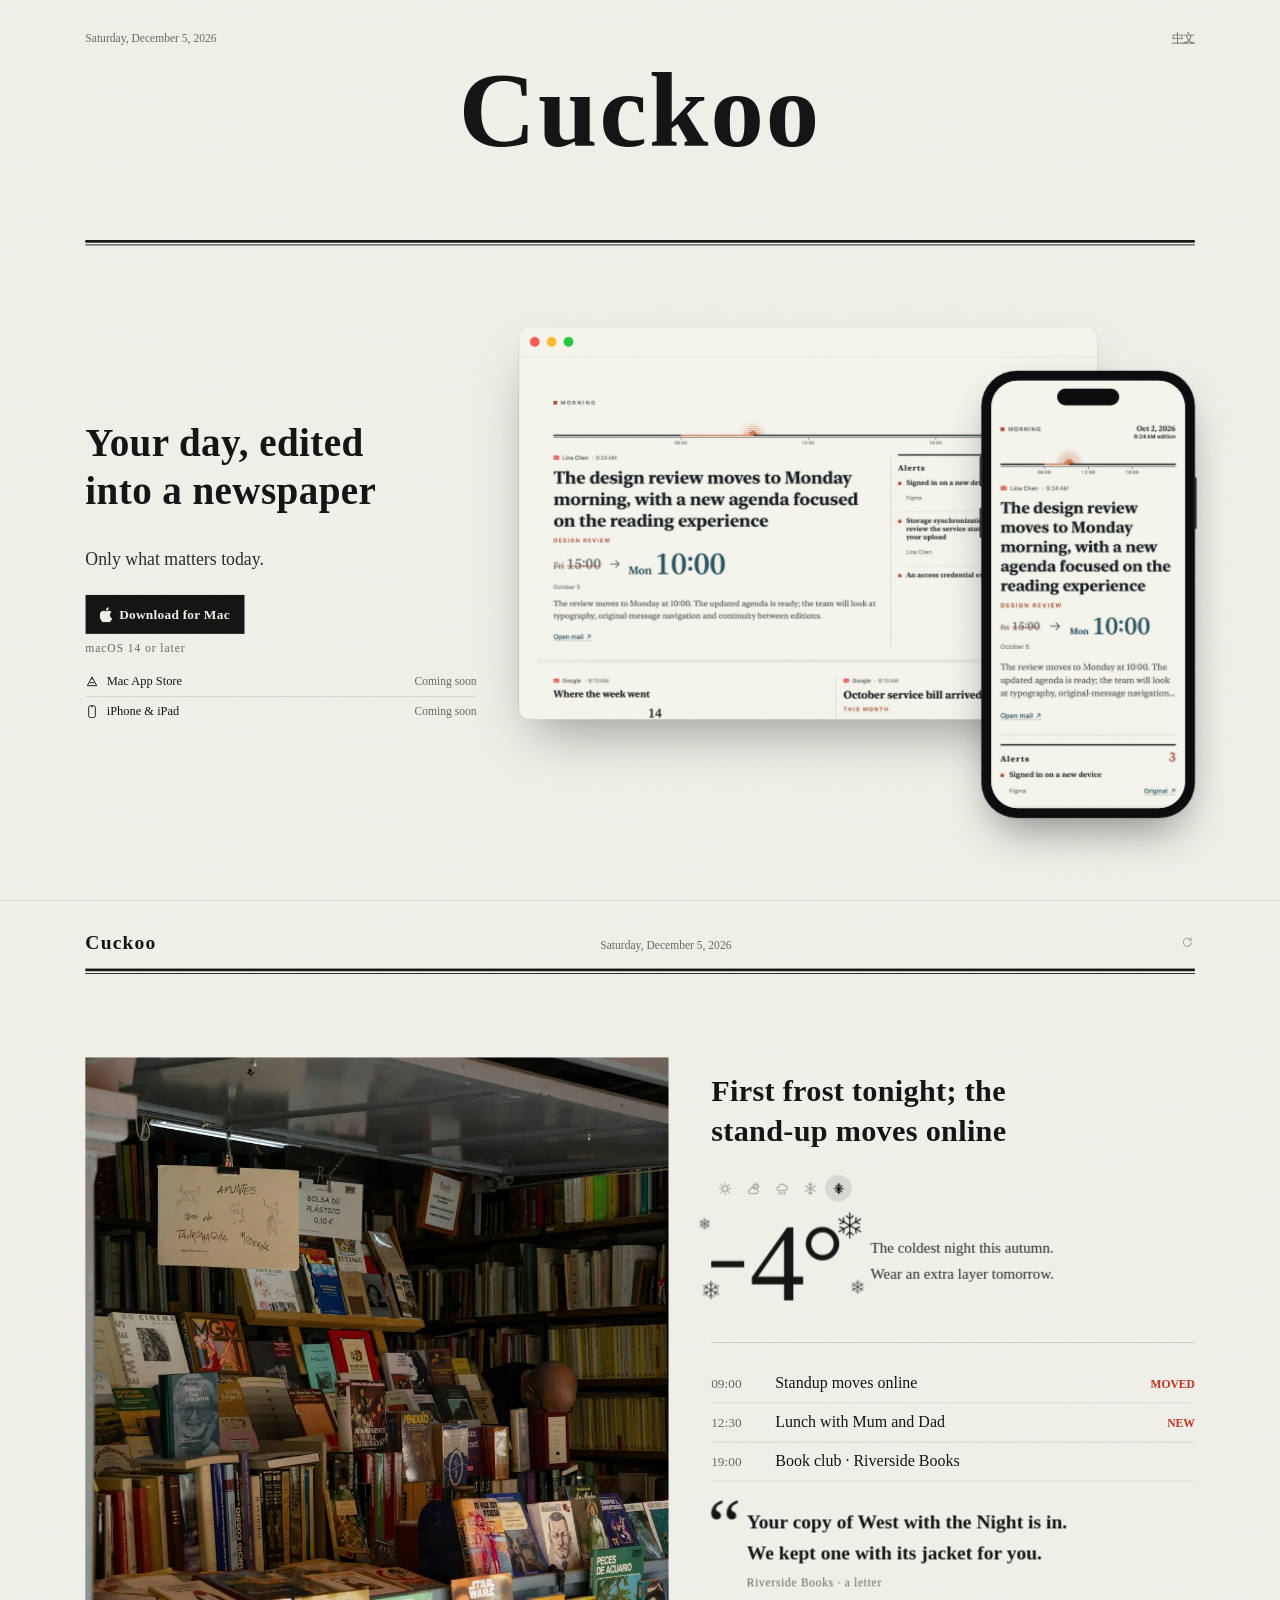
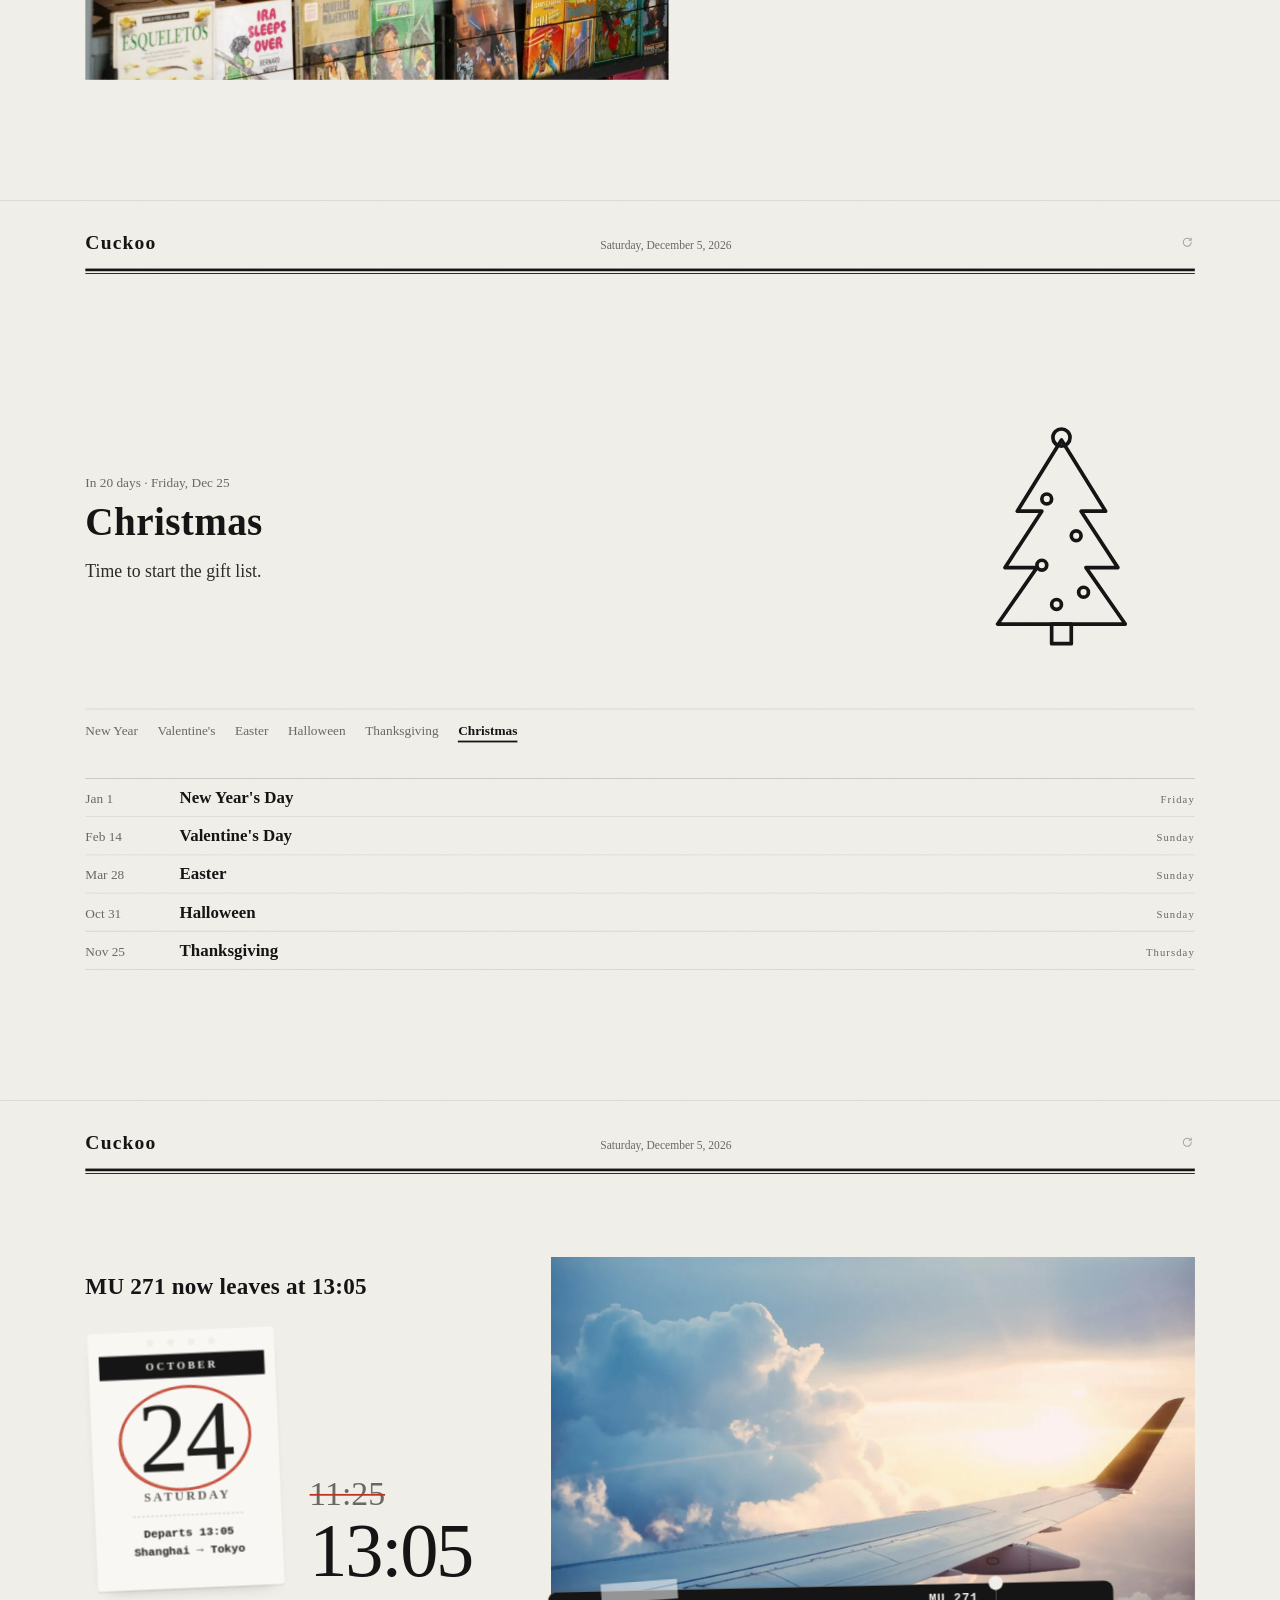
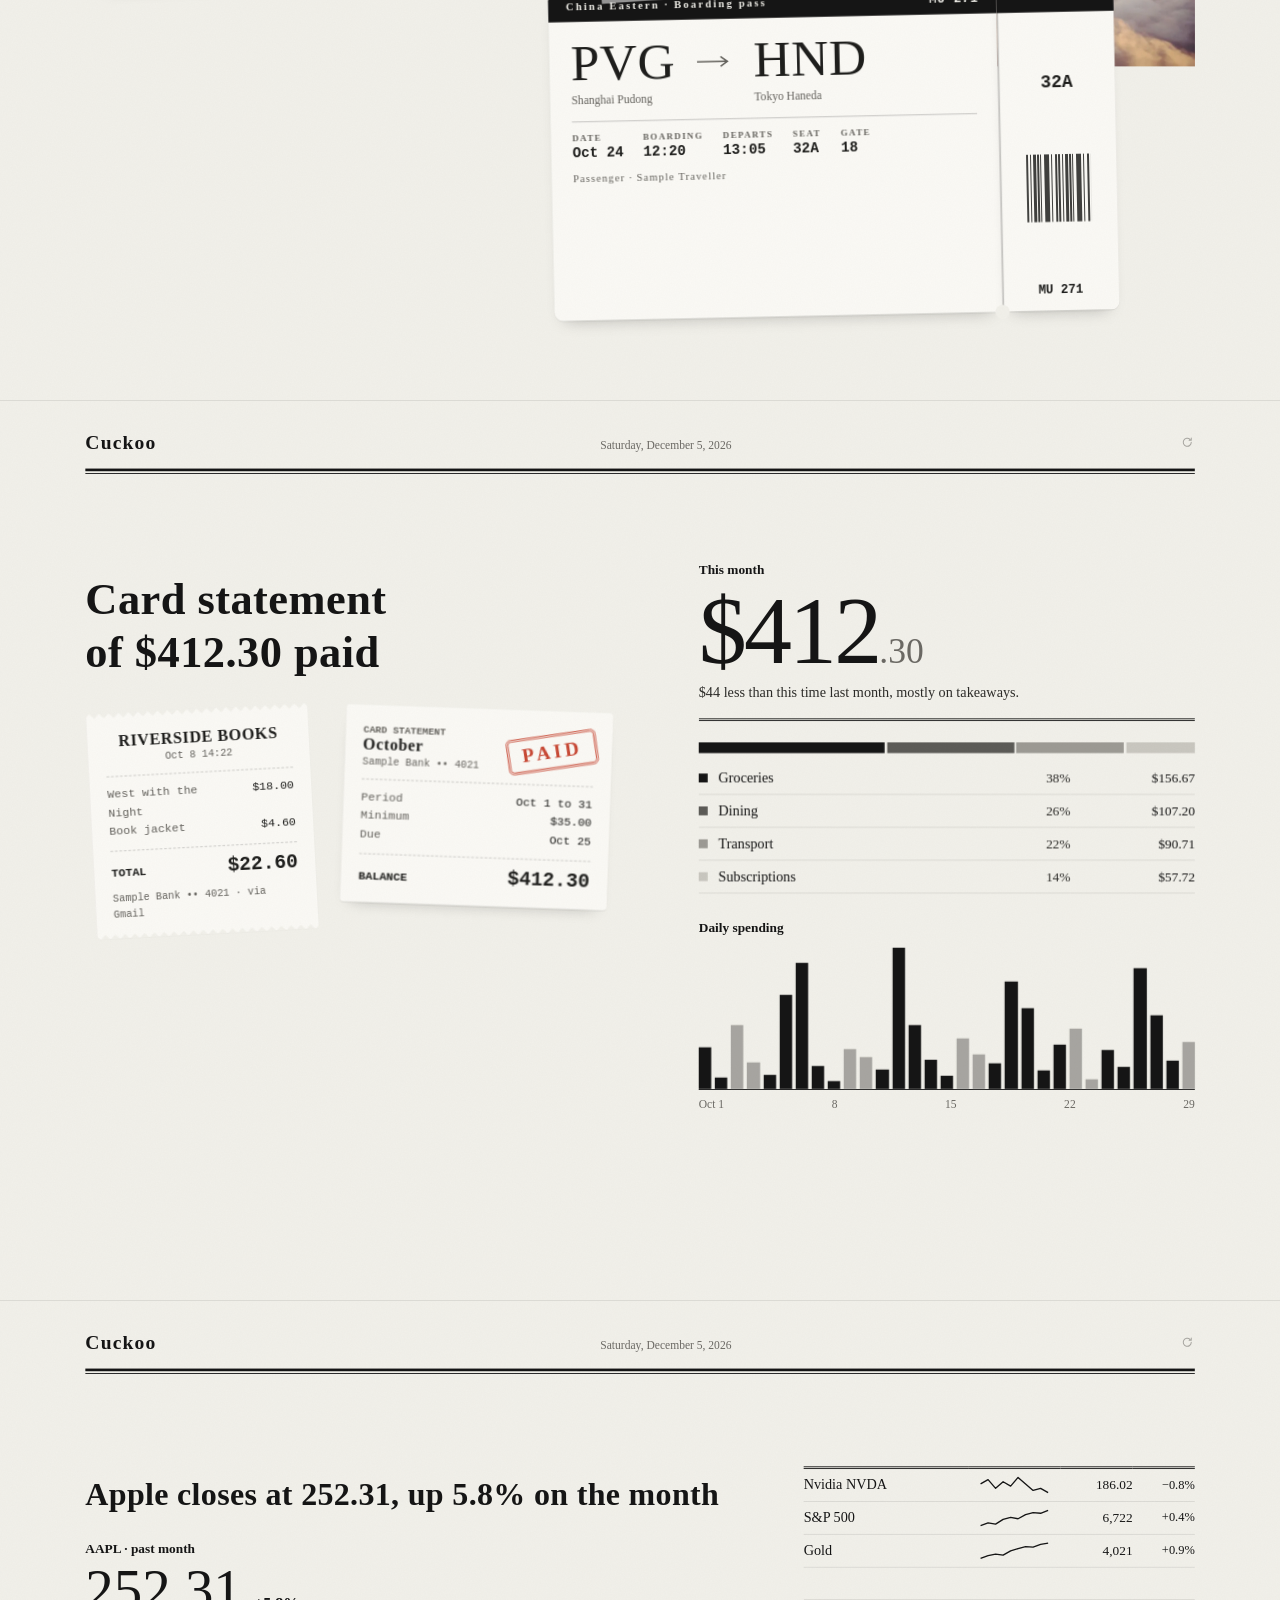
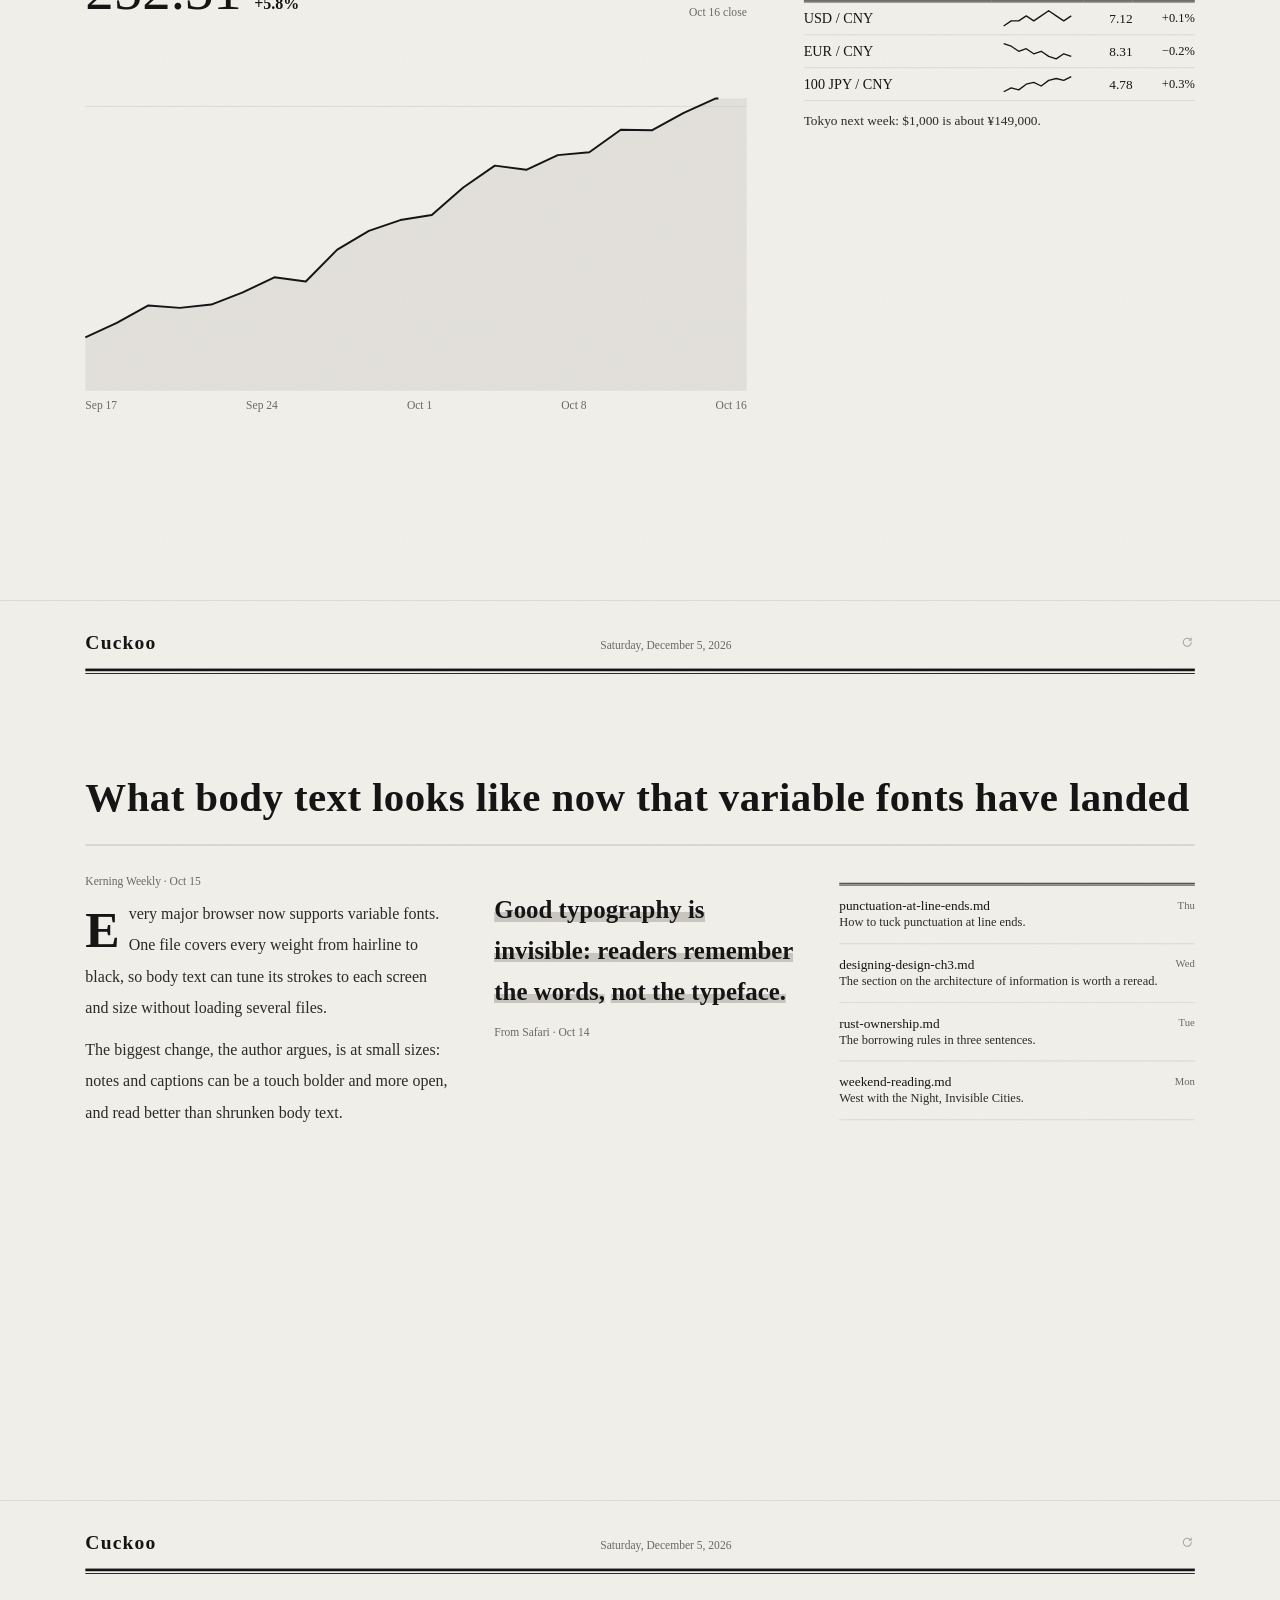
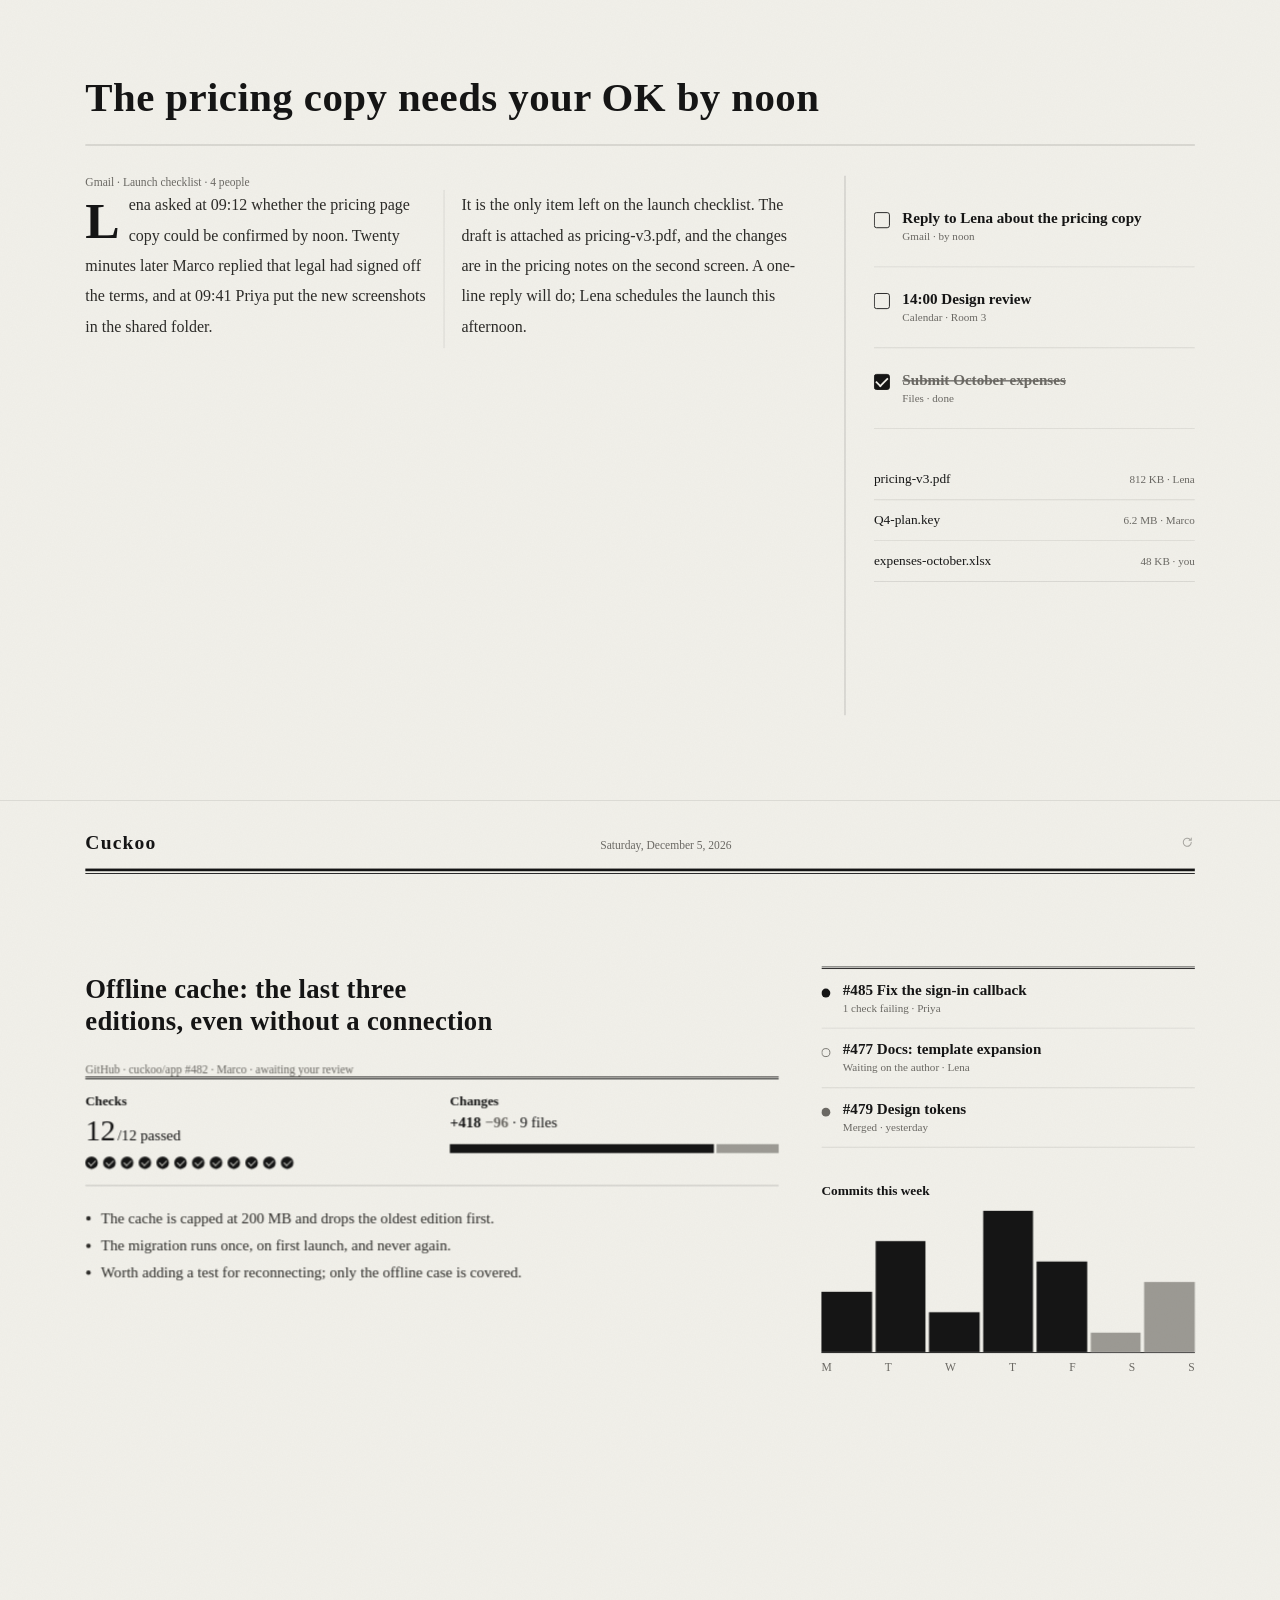
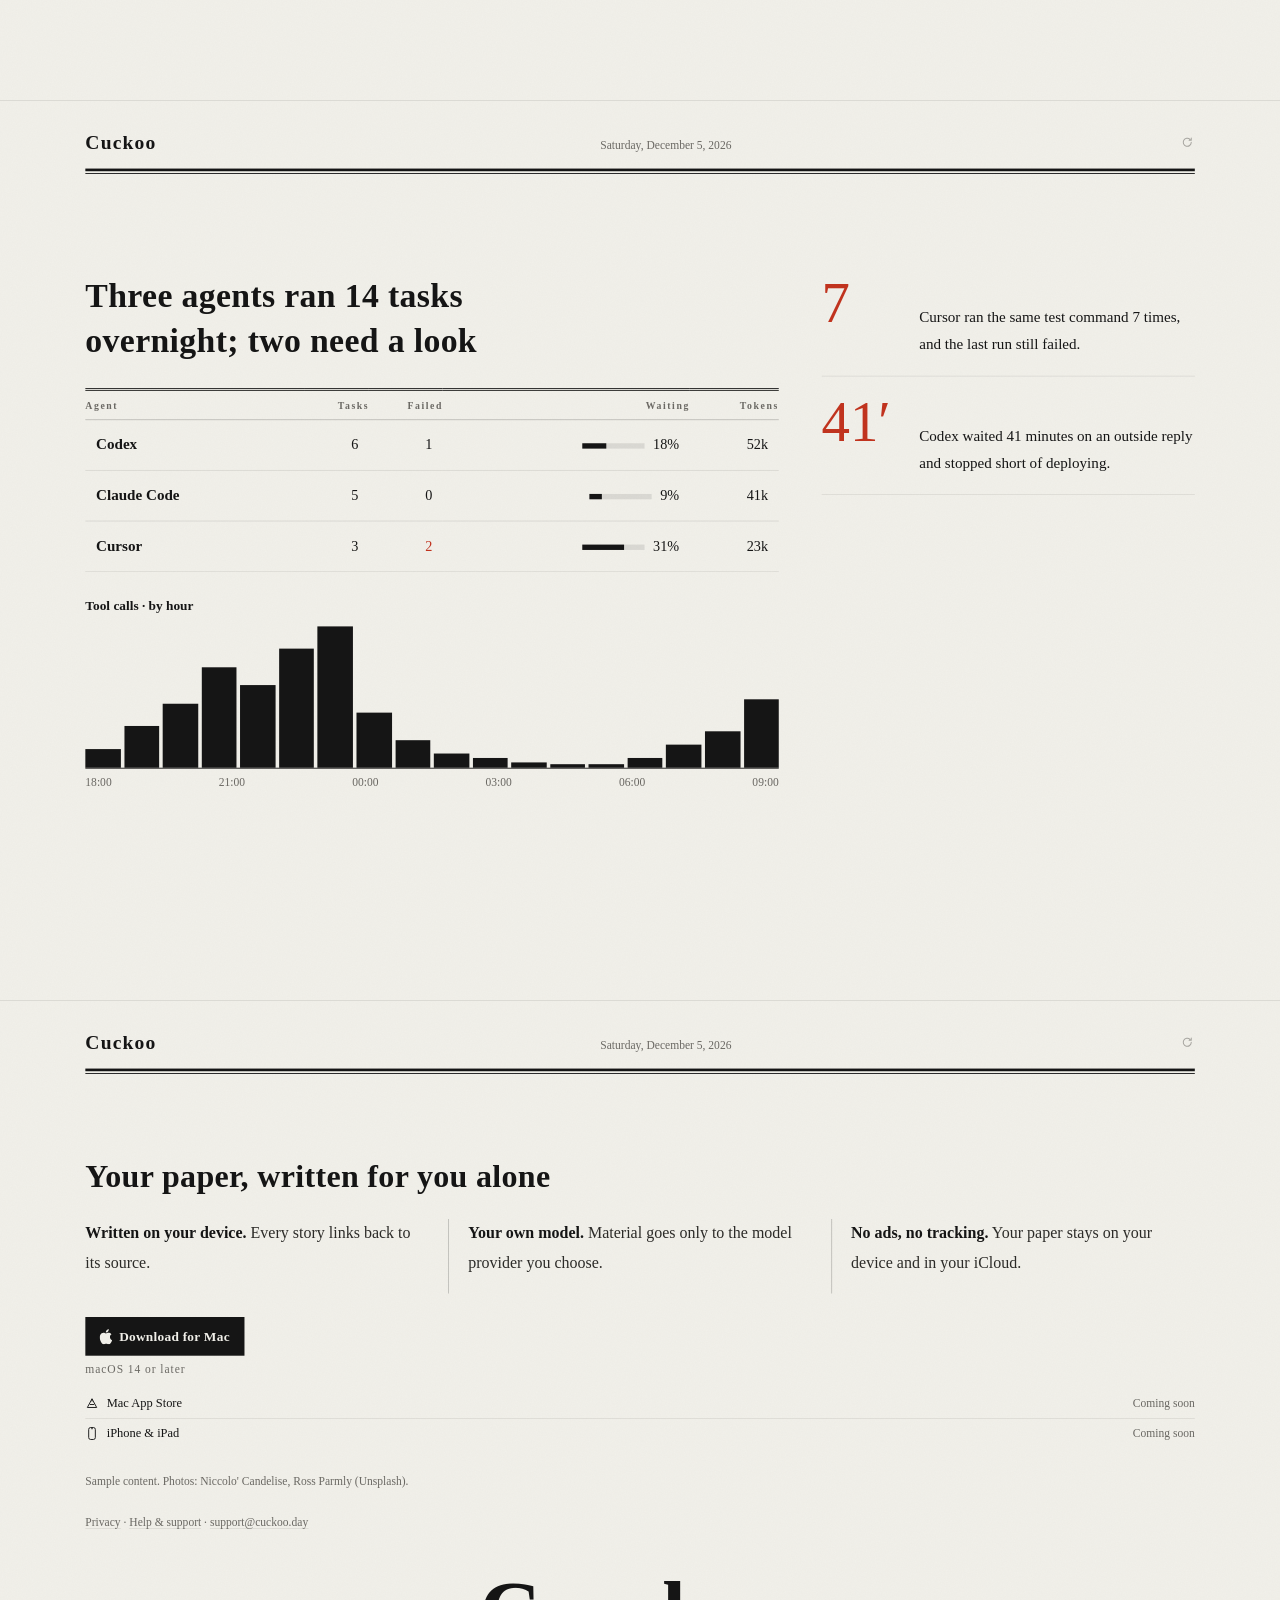
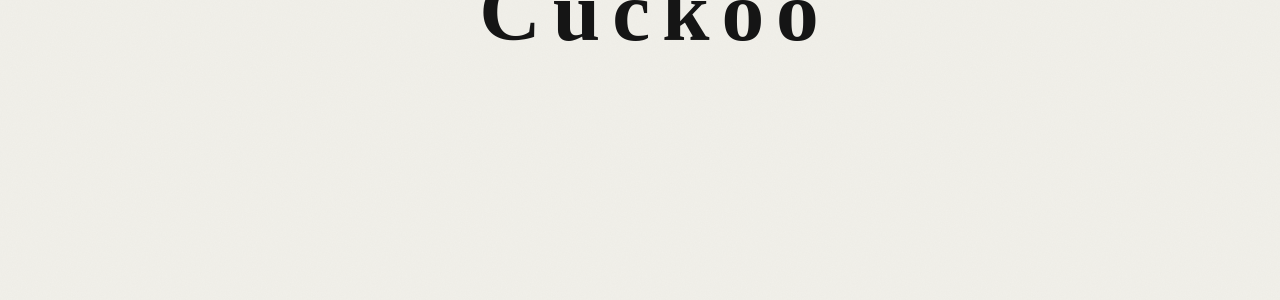
==== commit eb2276f9: "Repair broken footer links and weather toggle The About spread linked to /privacy.html and /support." ====
--- a/index.html
+++ b/index.html
@@ -126,6 +126,7 @@
       </div>
       <ol class="days" data-days></ol>
     </div>
+  </div>
 </section>
 
 <!-- ============ 出行 ============ -->
@@ -471,7 +472,7 @@
       <div class="ab-cols rv" style="--d:700ms"><p><b>Written on your device.</b> Every story links back to its source.</p><p><b>Your own model.</b> Material goes only to the model provider you choose.</p><p><b>No ads, no tracking.</b> Your paper stays on your device and in your iCloud.</p></div>
       <div class="cta rv" style="--d:1100ms"><span class="btn" role="link" aria-disabled="true" data-download><svg viewBox="0 0 17 20" aria-hidden="true"><path d="M14.1 10.6c0-2.6 2.1-3.8 2.2-3.9-1.2-1.8-3.1-2-3.7-2-1.6-.2-3.1.9-3.9.9-.8 0-2-.9-3.4-.9C3.6 4.8 2 5.8 1.1 7.4c-1.9 3.2-.5 8 1.3 10.6.9 1.3 2 2.7 3.3 2.7 1.3-.1 1.8-.9 3.4-.9s2 .9 3.4.8c1.4 0 2.3-1.3 3.2-2.6 1-1.5 1.4-2.9 1.4-3-.1 0-2.9-1.1-3-4.4zM11.6 3c.7-.9 1.2-2 1-3.2-1 0-2.3.7-3 1.6-.7.8-1.2 2-1.1 3.1 1.2.1 2.3-.6 3.1-1.5z"/></svg>Coming soon to the App Store</span><span class="cta-note">macOS 14 or later</span><div class="cta-alt"><a class="alt-row" data-appstore="mac"><svg viewBox="0 0 20 20" aria-hidden="true"><path d="M10 2l7 13H3z" fill="none" stroke="currentColor" stroke-width="1.4" stroke-linejoin="round"/><path d="M6.8 10.5h6.4M10 2v4" stroke="currentColor" stroke-width="1.4"/></svg>Mac App Store<i>Coming soon</i></a><a class="alt-row" data-appstore="ios"><svg viewBox="0 0 12 20" aria-hidden="true"><rect x="1" y="1" width="10" height="18" rx="3" fill="none" stroke="currentColor" stroke-width="1.4"/><path d="M4.5 2.8h3" stroke="currentColor" stroke-width="1.2"/></svg>iPhone & iPad<i>Coming soon</i></a></div></div>
       <p class="fine rv" style="--d:1000ms">Sample content. Photos: Niccolo' Candelise, Ross Parmly (Unsplash).</p>
-      <nav class="links rv" style="--d:1100ms"><a href="/privacy.html">Privacy</a> · <a href="/support.html">Help &amp; support</a> · <a href="mailto:support@cuckoo.day">support@cuckoo.day</a></nav><div class="colophon" data-ink="300" aria-hidden="true">Cuckoo</div>
+      <nav class="links rv" style="--d:1100ms"><a href="/privacy/">Privacy</a> · <a href="/support/">Help &amp; support</a> · <a href="mailto:support@cuckoo.day">support@cuckoo.day</a></nav><div class="colophon" data-ink="300" aria-hidden="true">Cuckoo</div>
     </div>
   </div>
 </section>
--- a/assets/home.css
+++ b/assets/home.css
@@ -6,7 +6,6 @@
 /* English pages set the same newspaper in Latin type */
 html[lang="en"] { --zh: "Iowan Old Style", "Baskerville", "Palatino", Georgia, serif; --body: "Iowan Old Style", "Baskerville", Georgia, serif; }
 html[lang="en"] .ink { font-family: var(--zh); font-weight: 900; color: var(--ink); letter-spacing: .01em; font-feature-settings: "palt"; word-break: keep-all; text-wrap: balance; }
-html[lang="en"] 
 html[lang="en"] .fn-title { font-size: 50px; }
 html[lang="en"] .gh-title { font-size: 30px; }
 html[lang="en"].portrait .fn-title { font-size: 26px; }
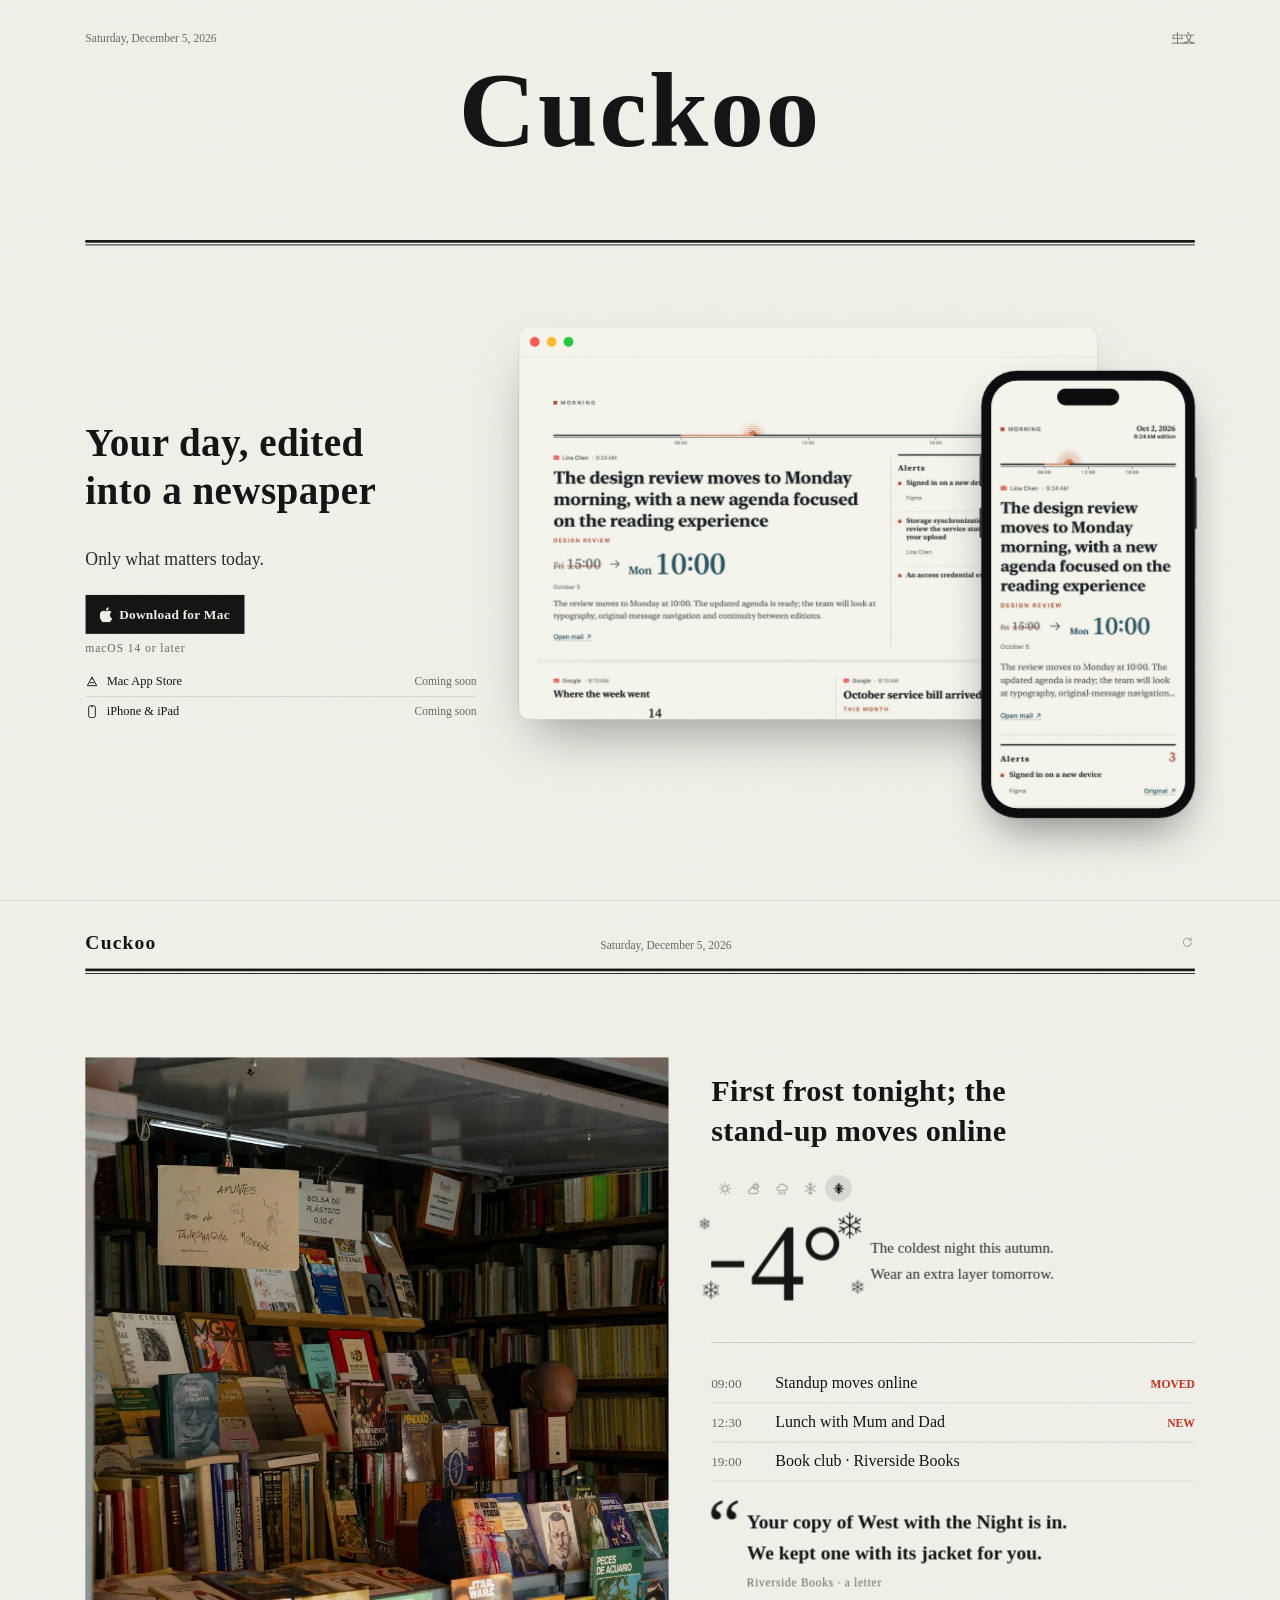
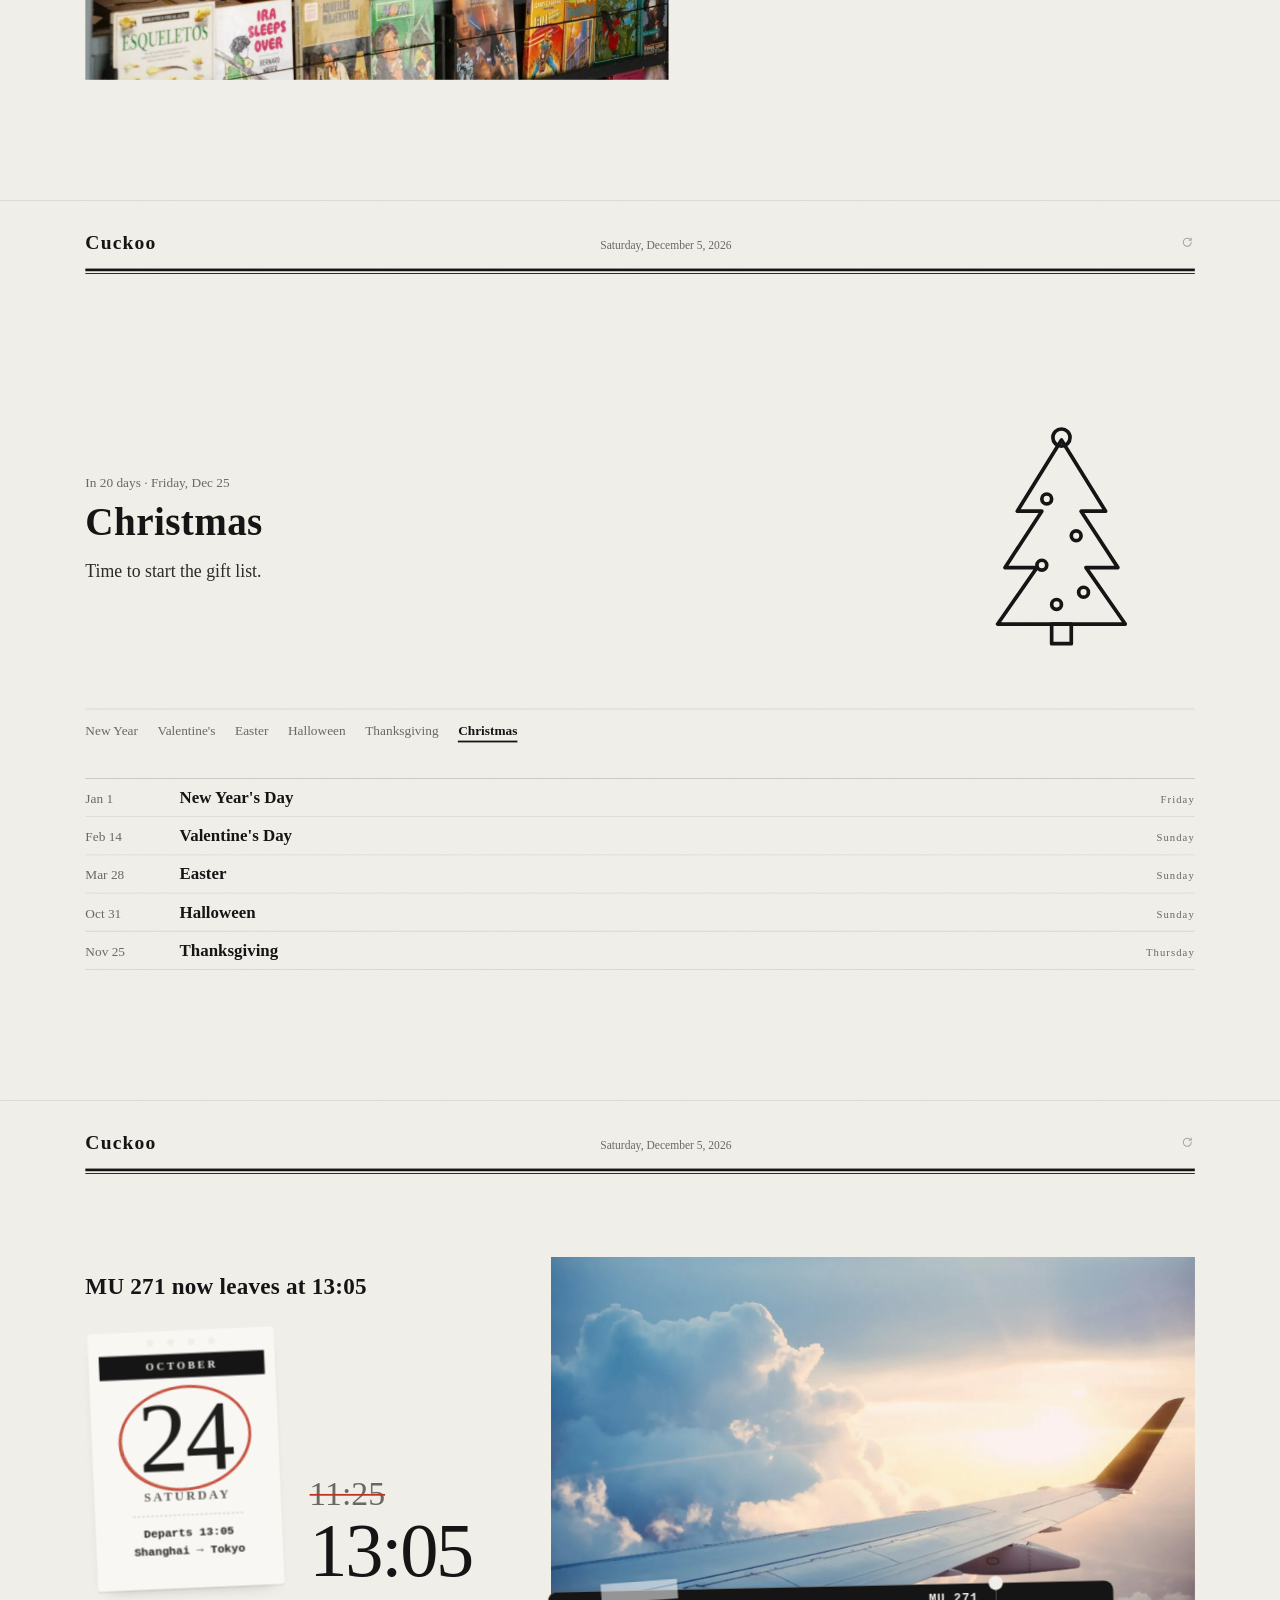
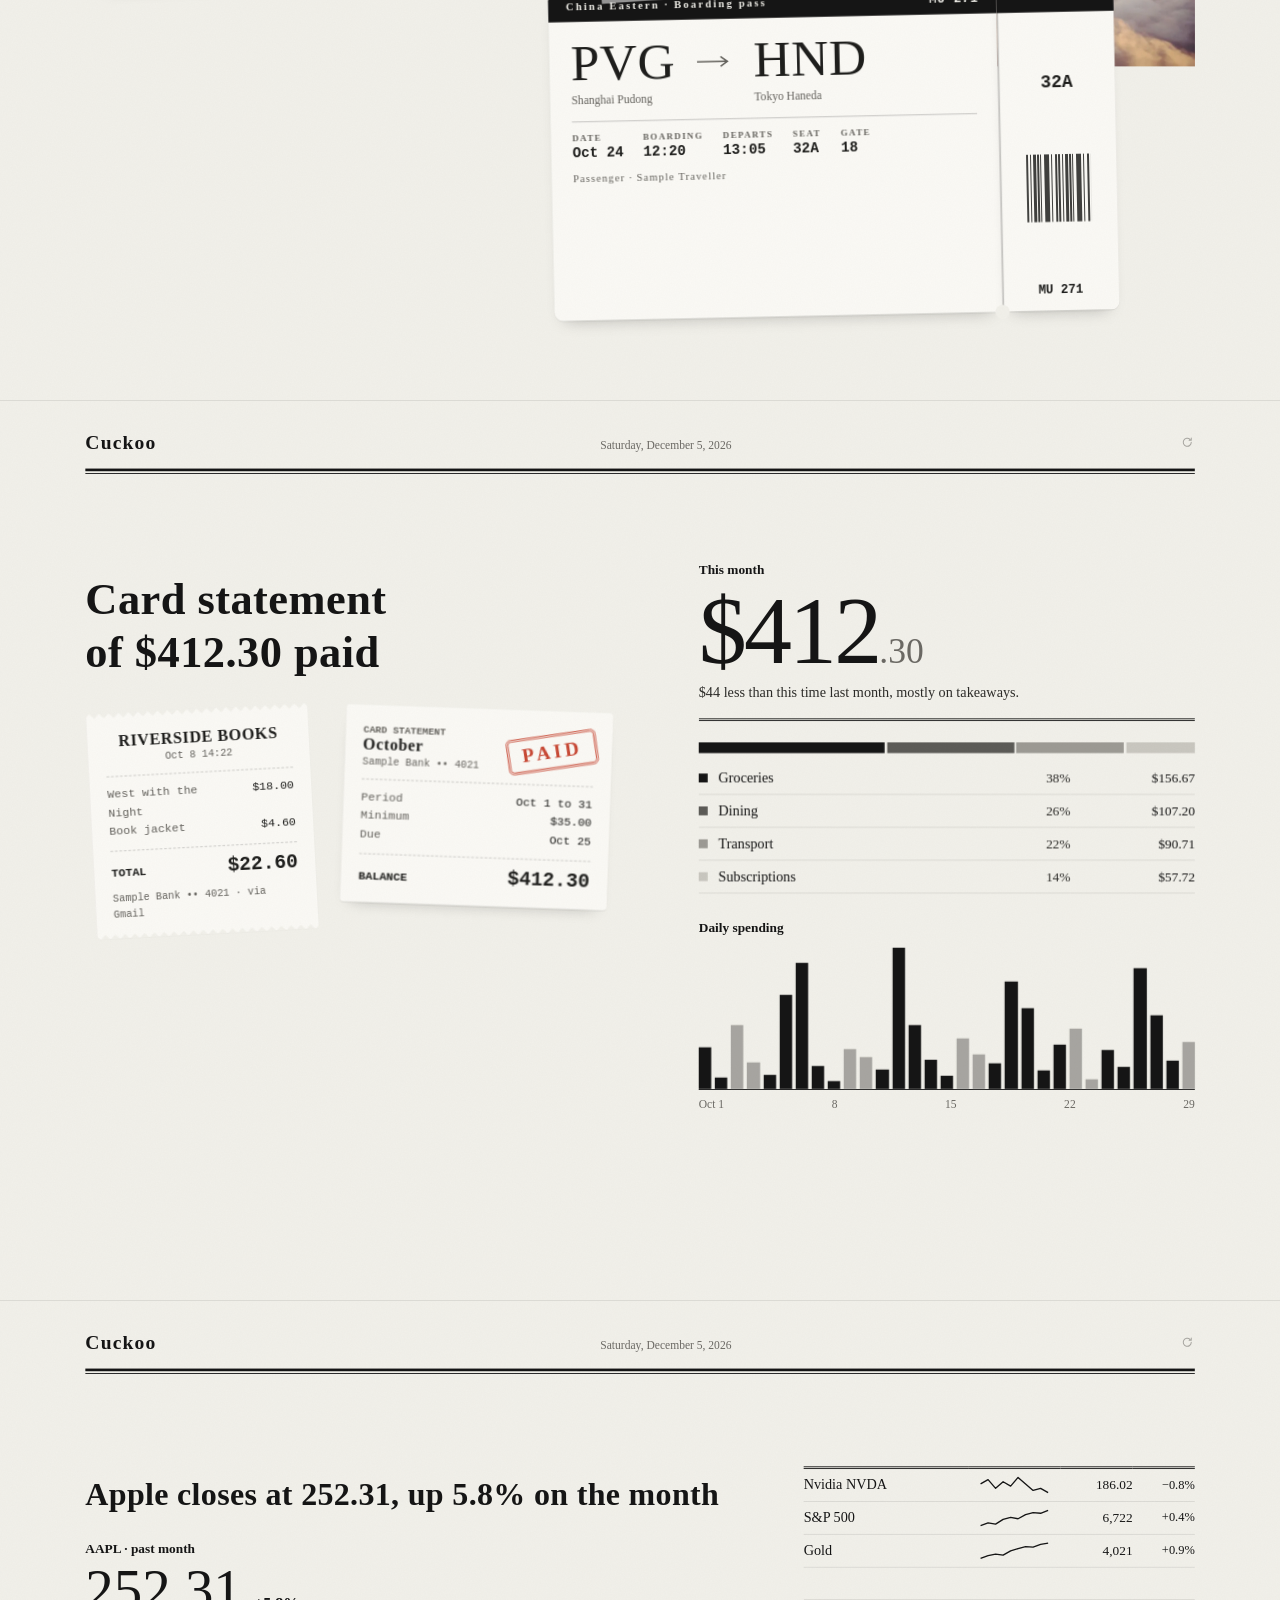
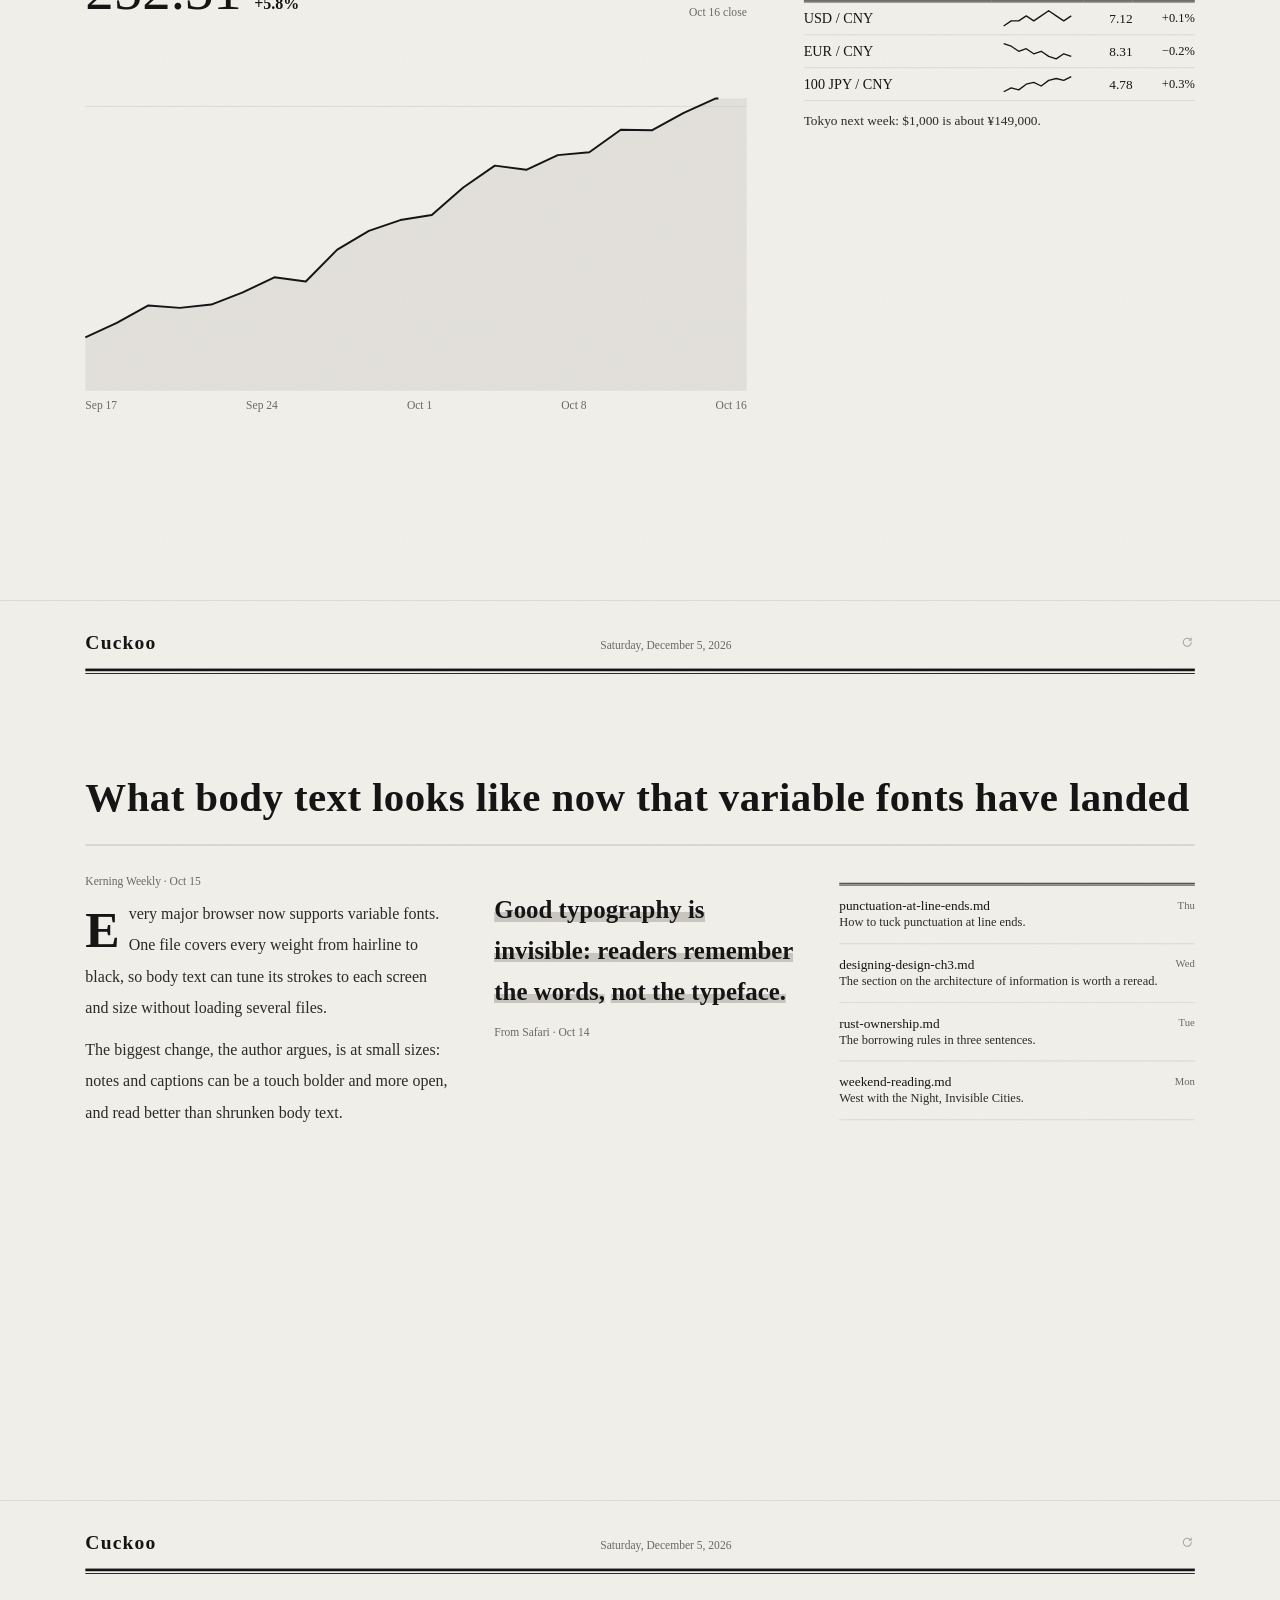
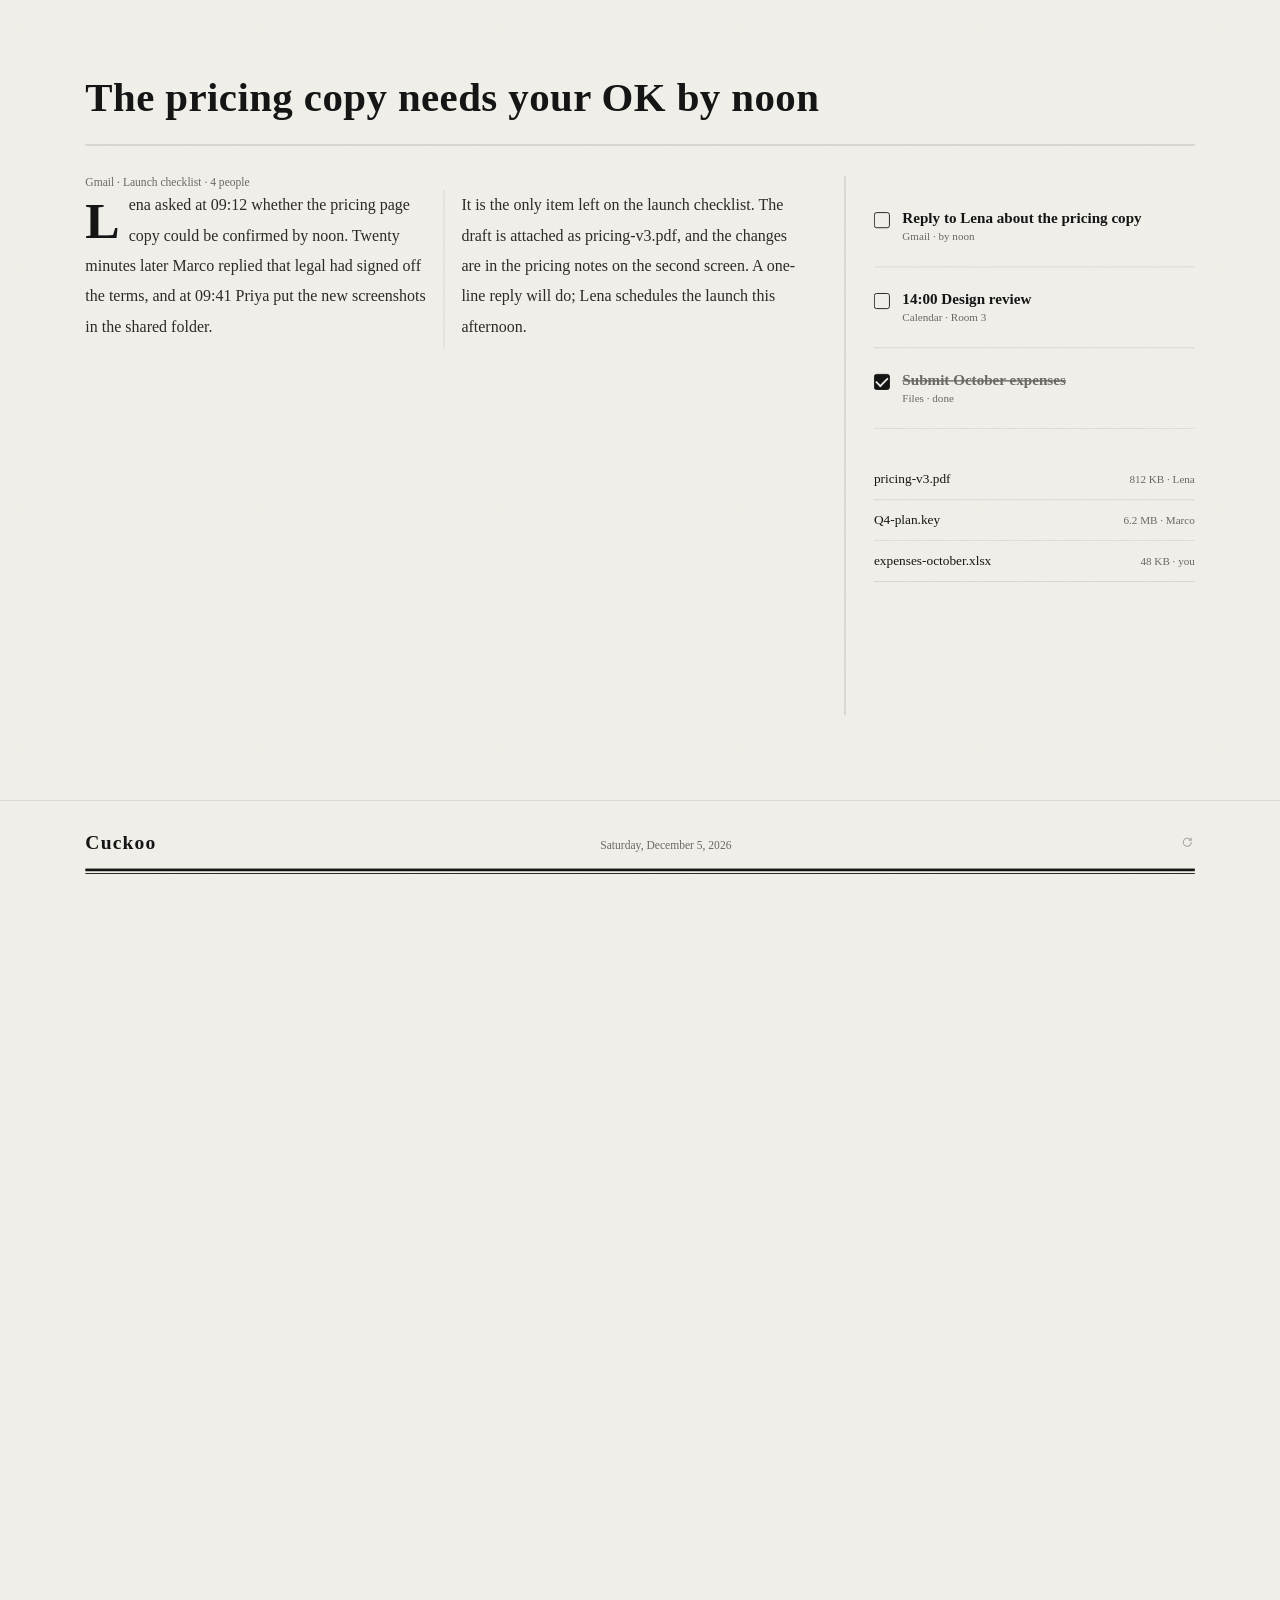
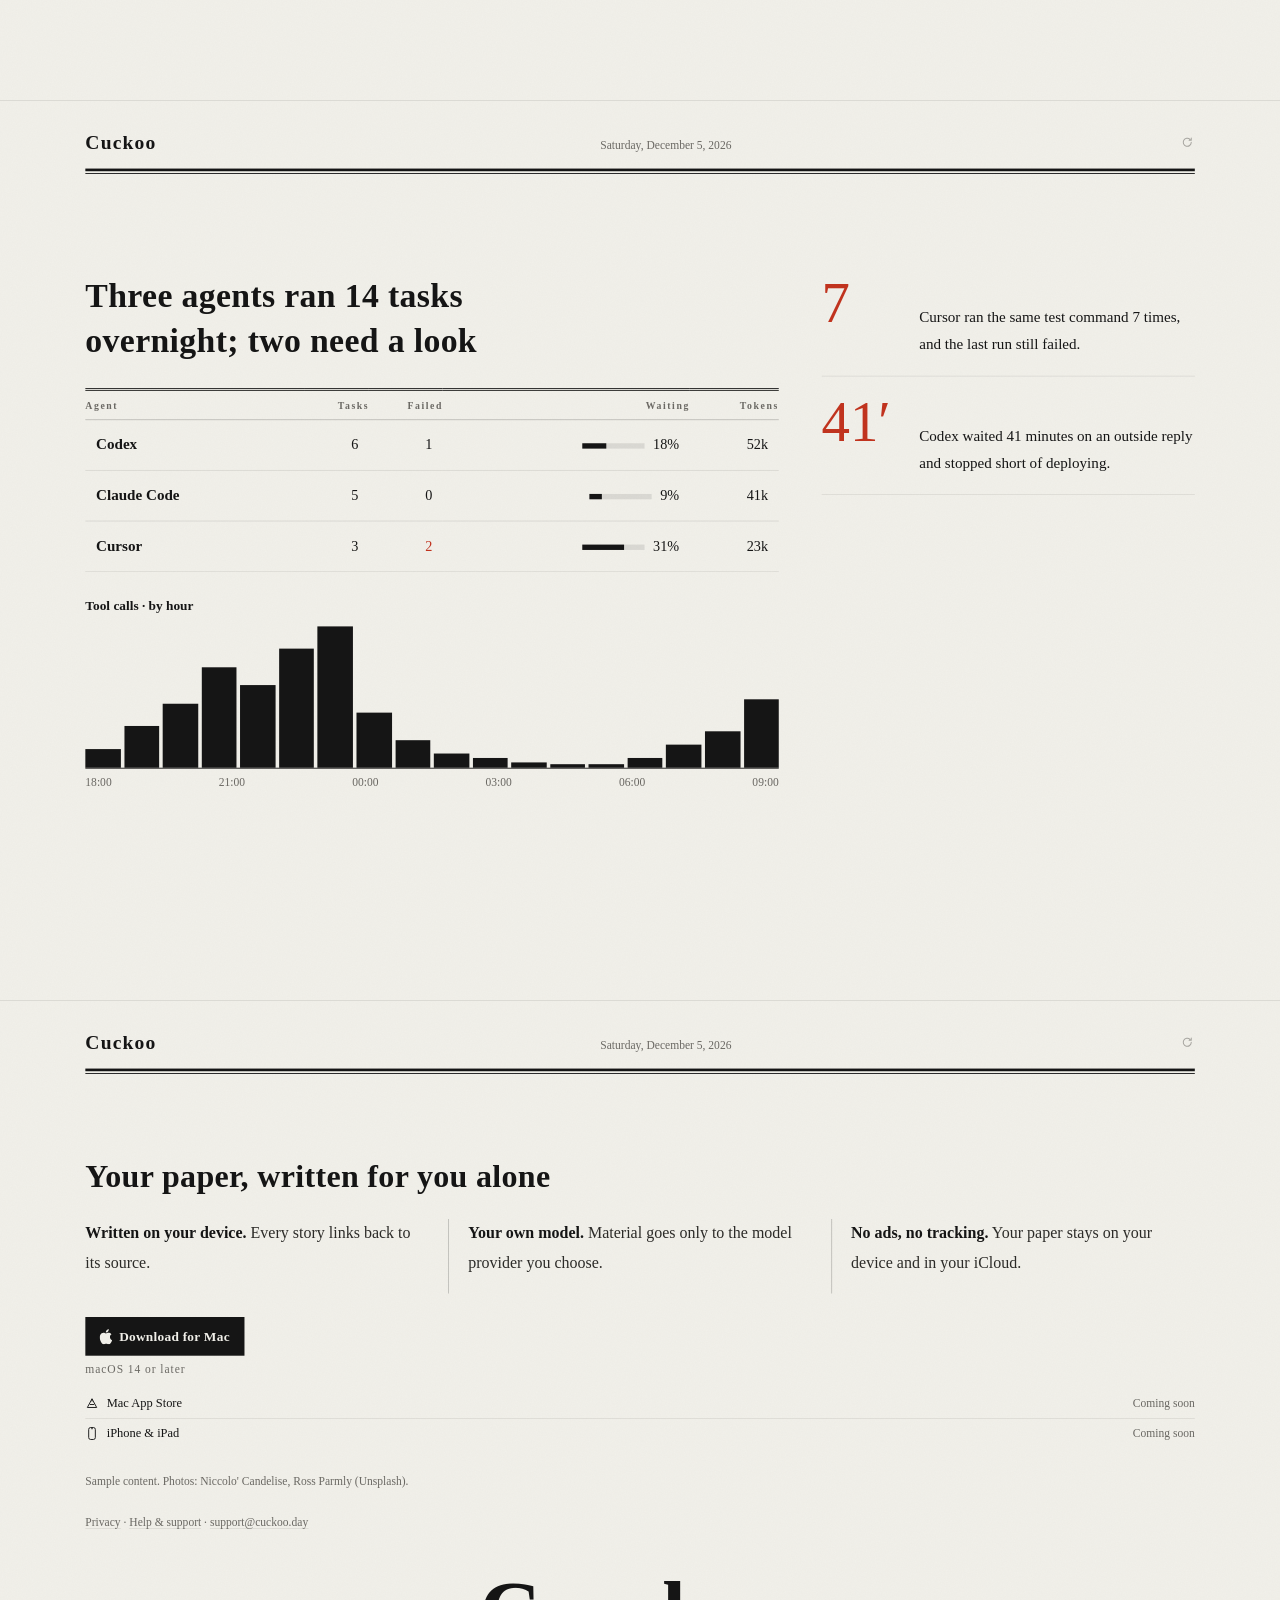
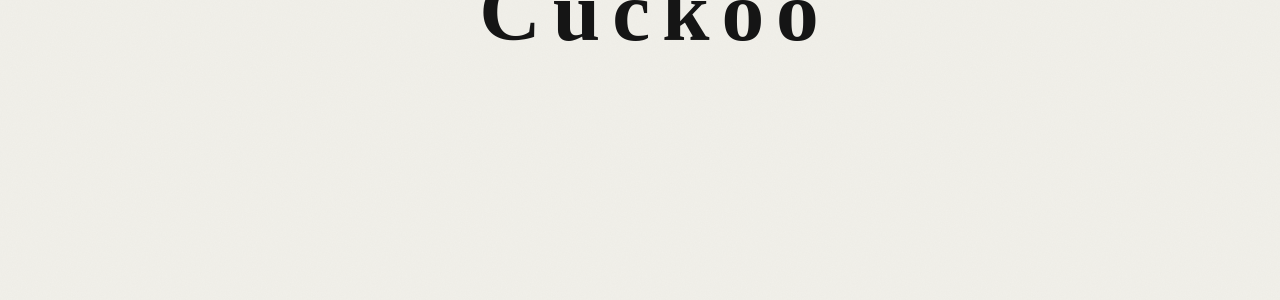
==== commit 56e713f6: "Remove the leftover weather label line Dropping the data-wx-label element left an empty, indented li" ====
--- a/index.html
+++ b/index.html
@@ -67,7 +67,6 @@
 
         <div class="wx rv" style="--d:900ms" data-wx="frost">
           <div class="wx-head">
-            
             <div class="wx-pick" role="group" aria-label="Change the weather">
               <button type="button" data-wx-set="sun" aria-label="Sunny" title="Sunny"><svg viewBox="0 0 20 20"><circle cx="10" cy="10" r="3.6"/><path d="M10 2.5v2M10 15.5v2M2.5 10h2M15.5 10h2M4.7 4.7l1.4 1.4M13.9 13.9l1.4 1.4M4.7 15.3l1.4-1.4M13.9 6.1l1.4-1.4"/></svg></button>
               <button type="button" data-wx-set="clear" aria-label="Clearing" title="Clearing"><svg viewBox="0 0 20 20"><circle cx="12.5" cy="7.5" r="3"/><path d="M12.5 2.5v1.2M17.5 7.5h-1.2M16 4l-.9.9"/><path d="M5.5 16.5h7.5a3 3 0 0 0 .2-6 4 4 0 0 0-7.6 1.2 2.4 2.4 0 0 0-.1 4.8z"/></svg></button>
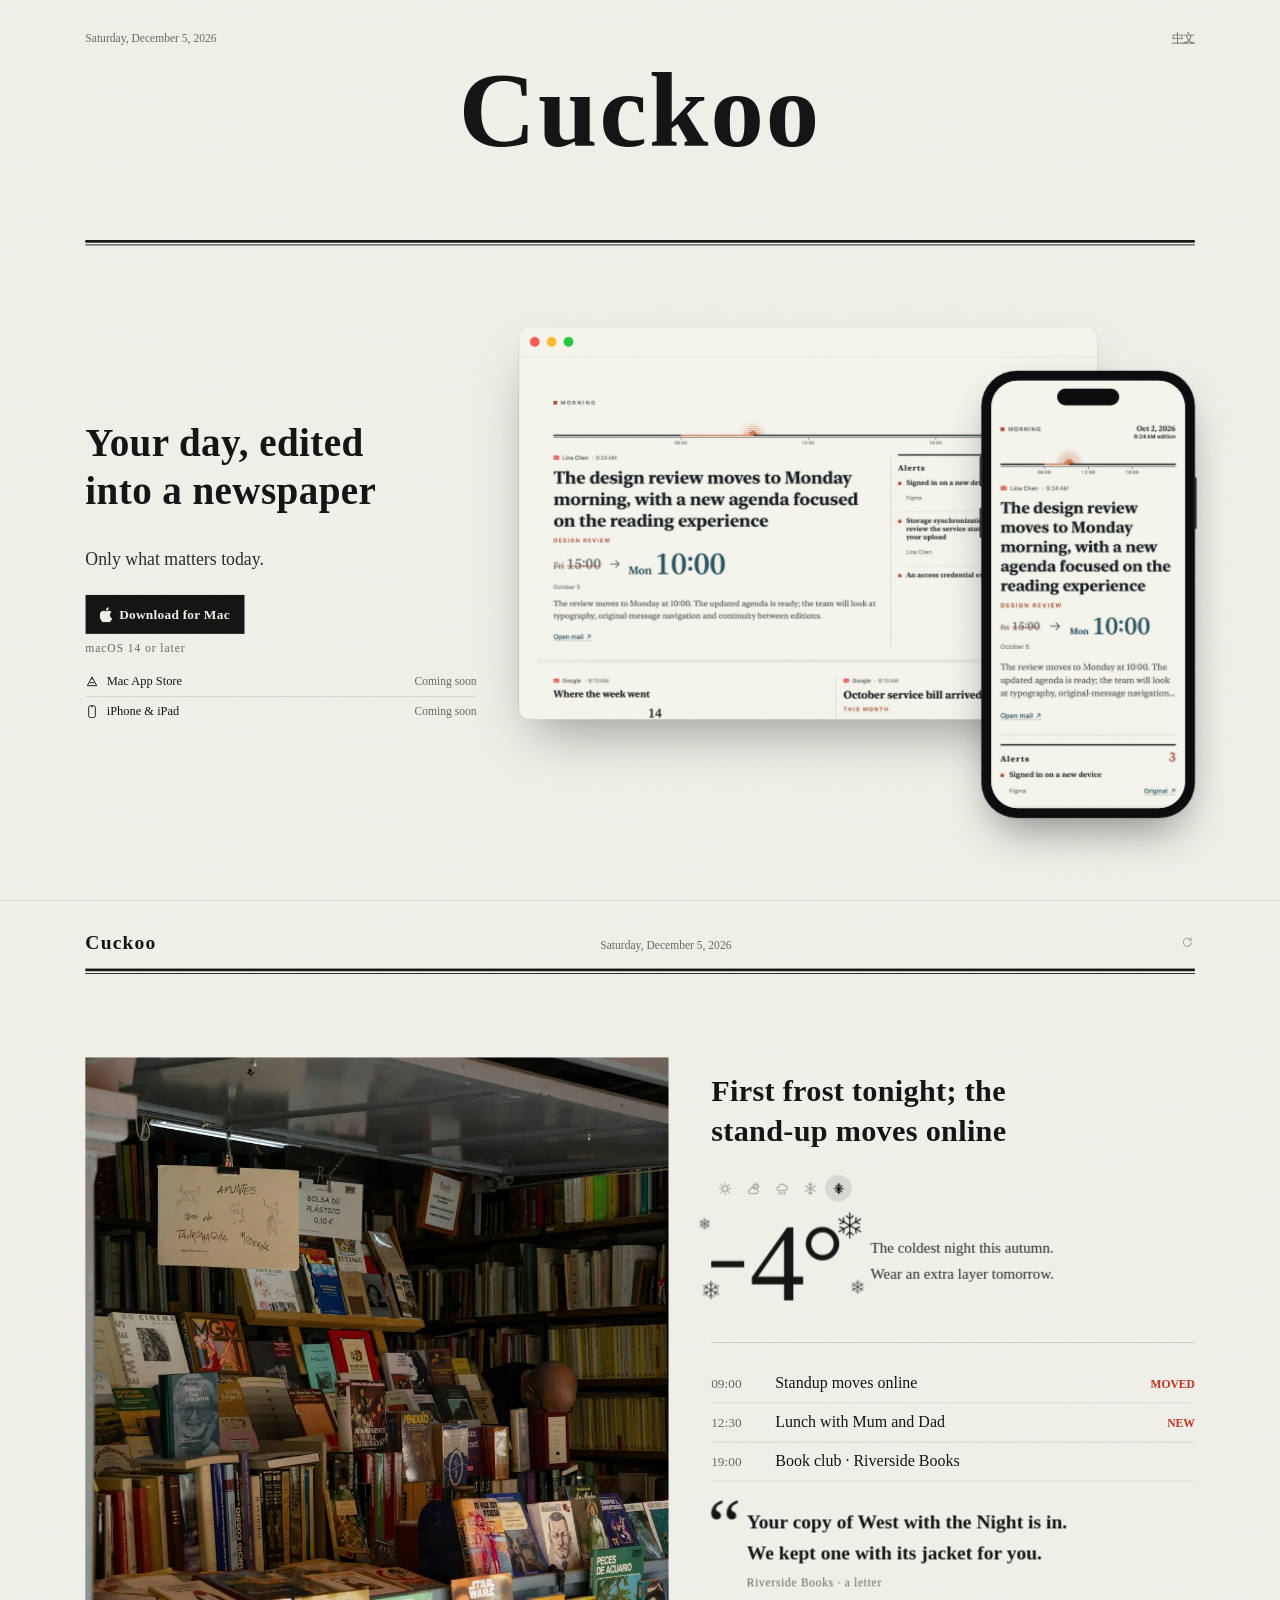
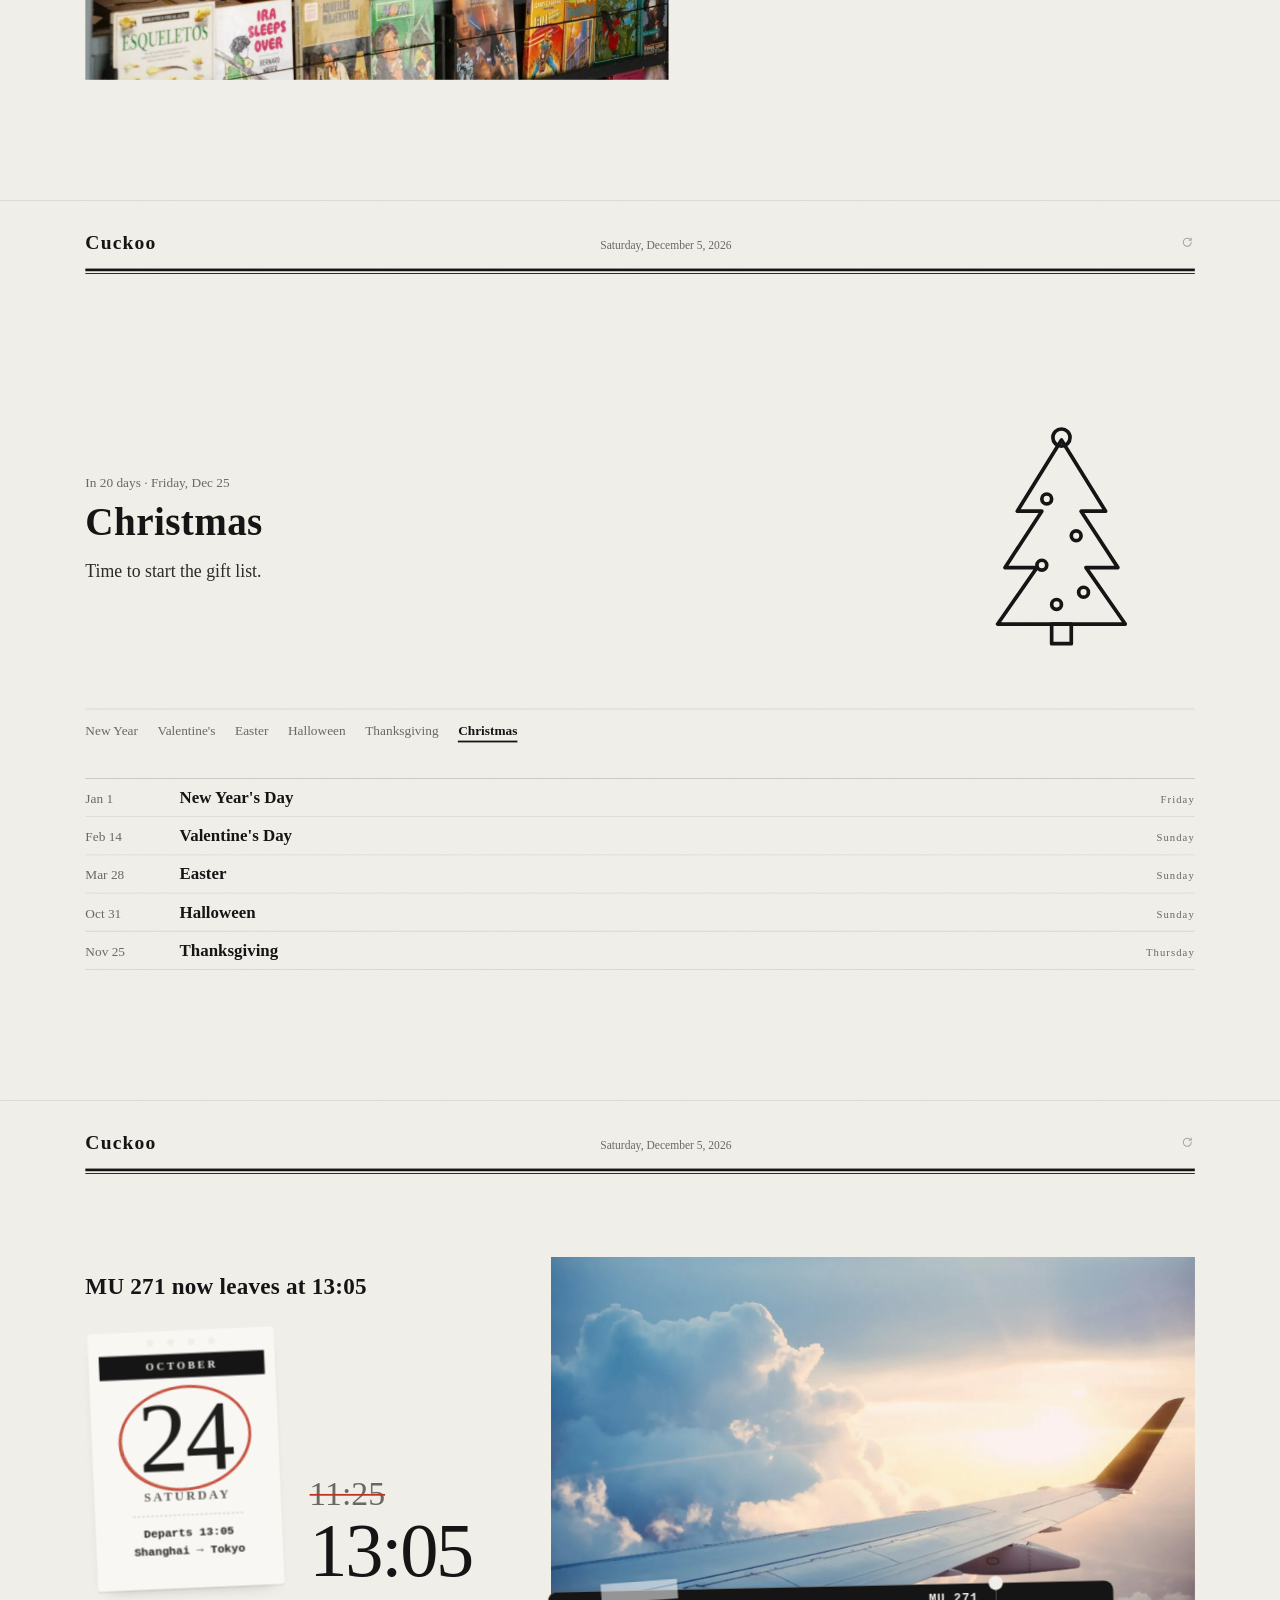
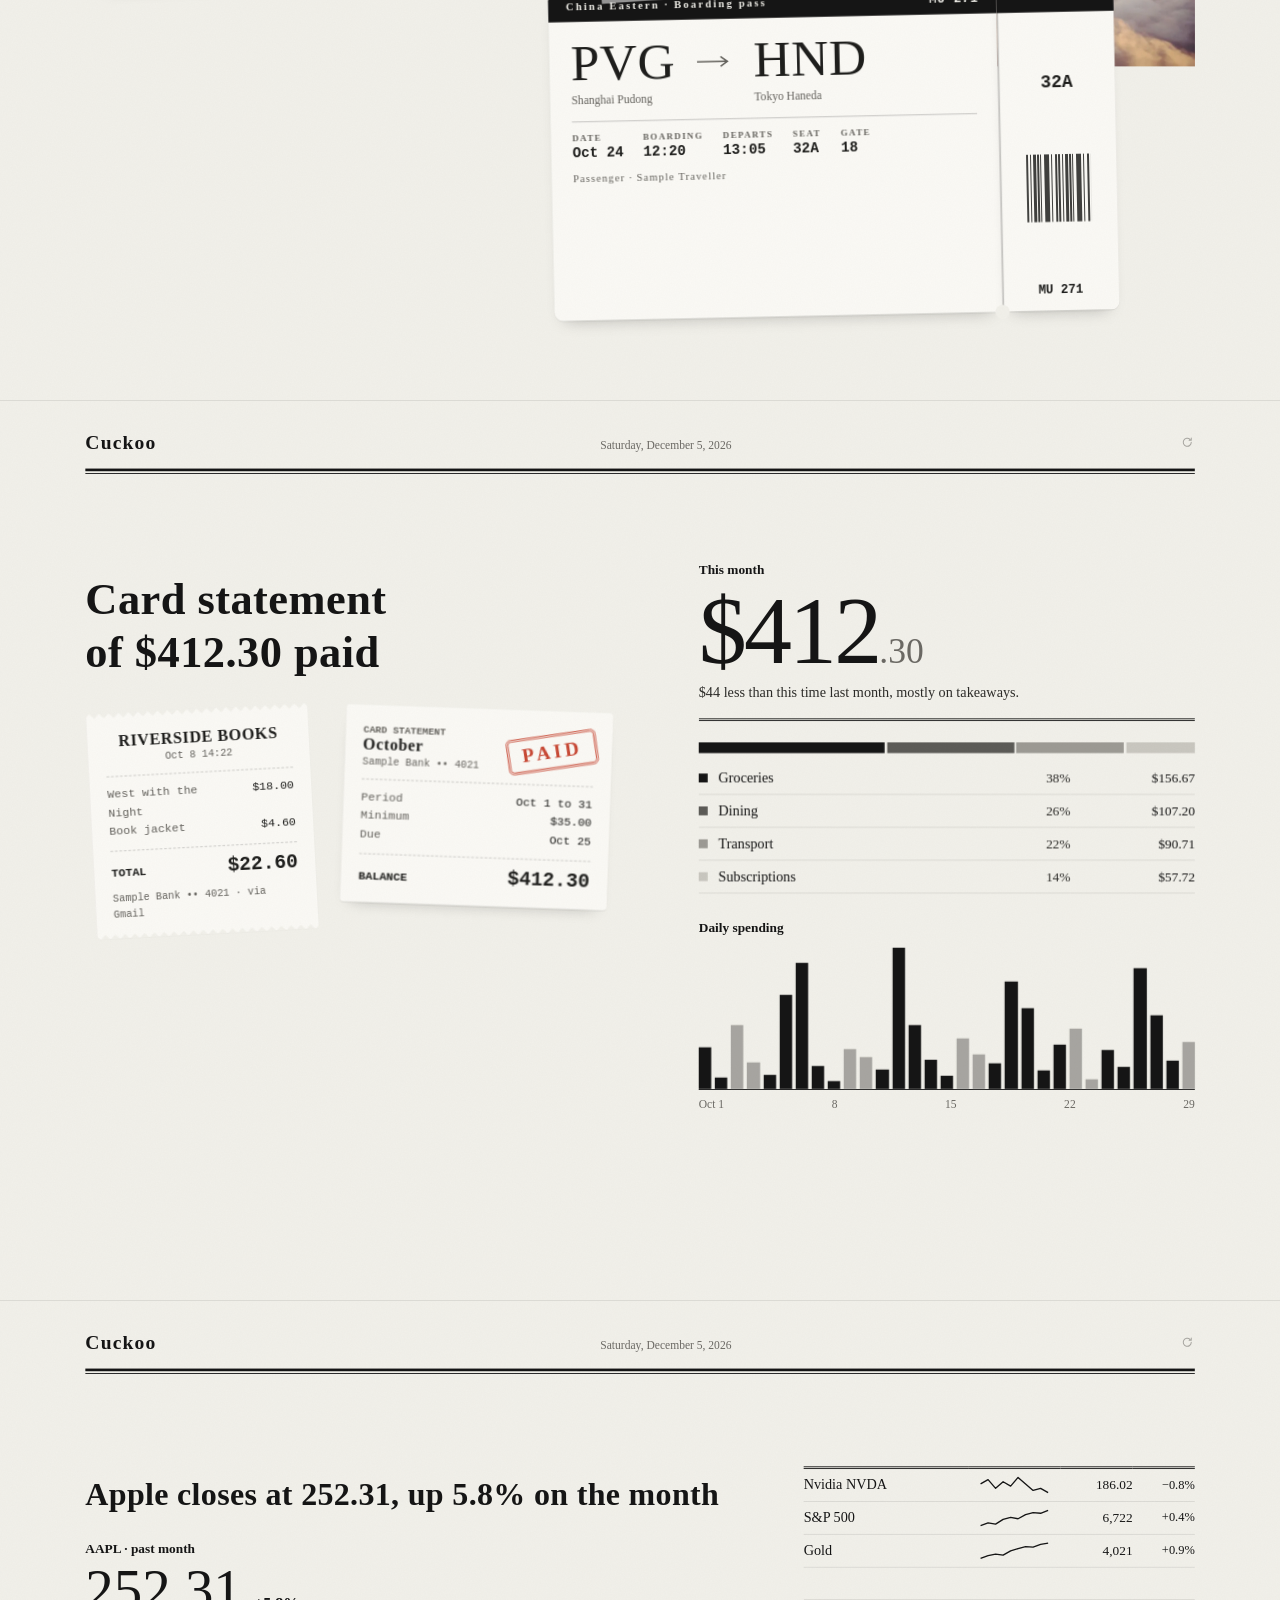
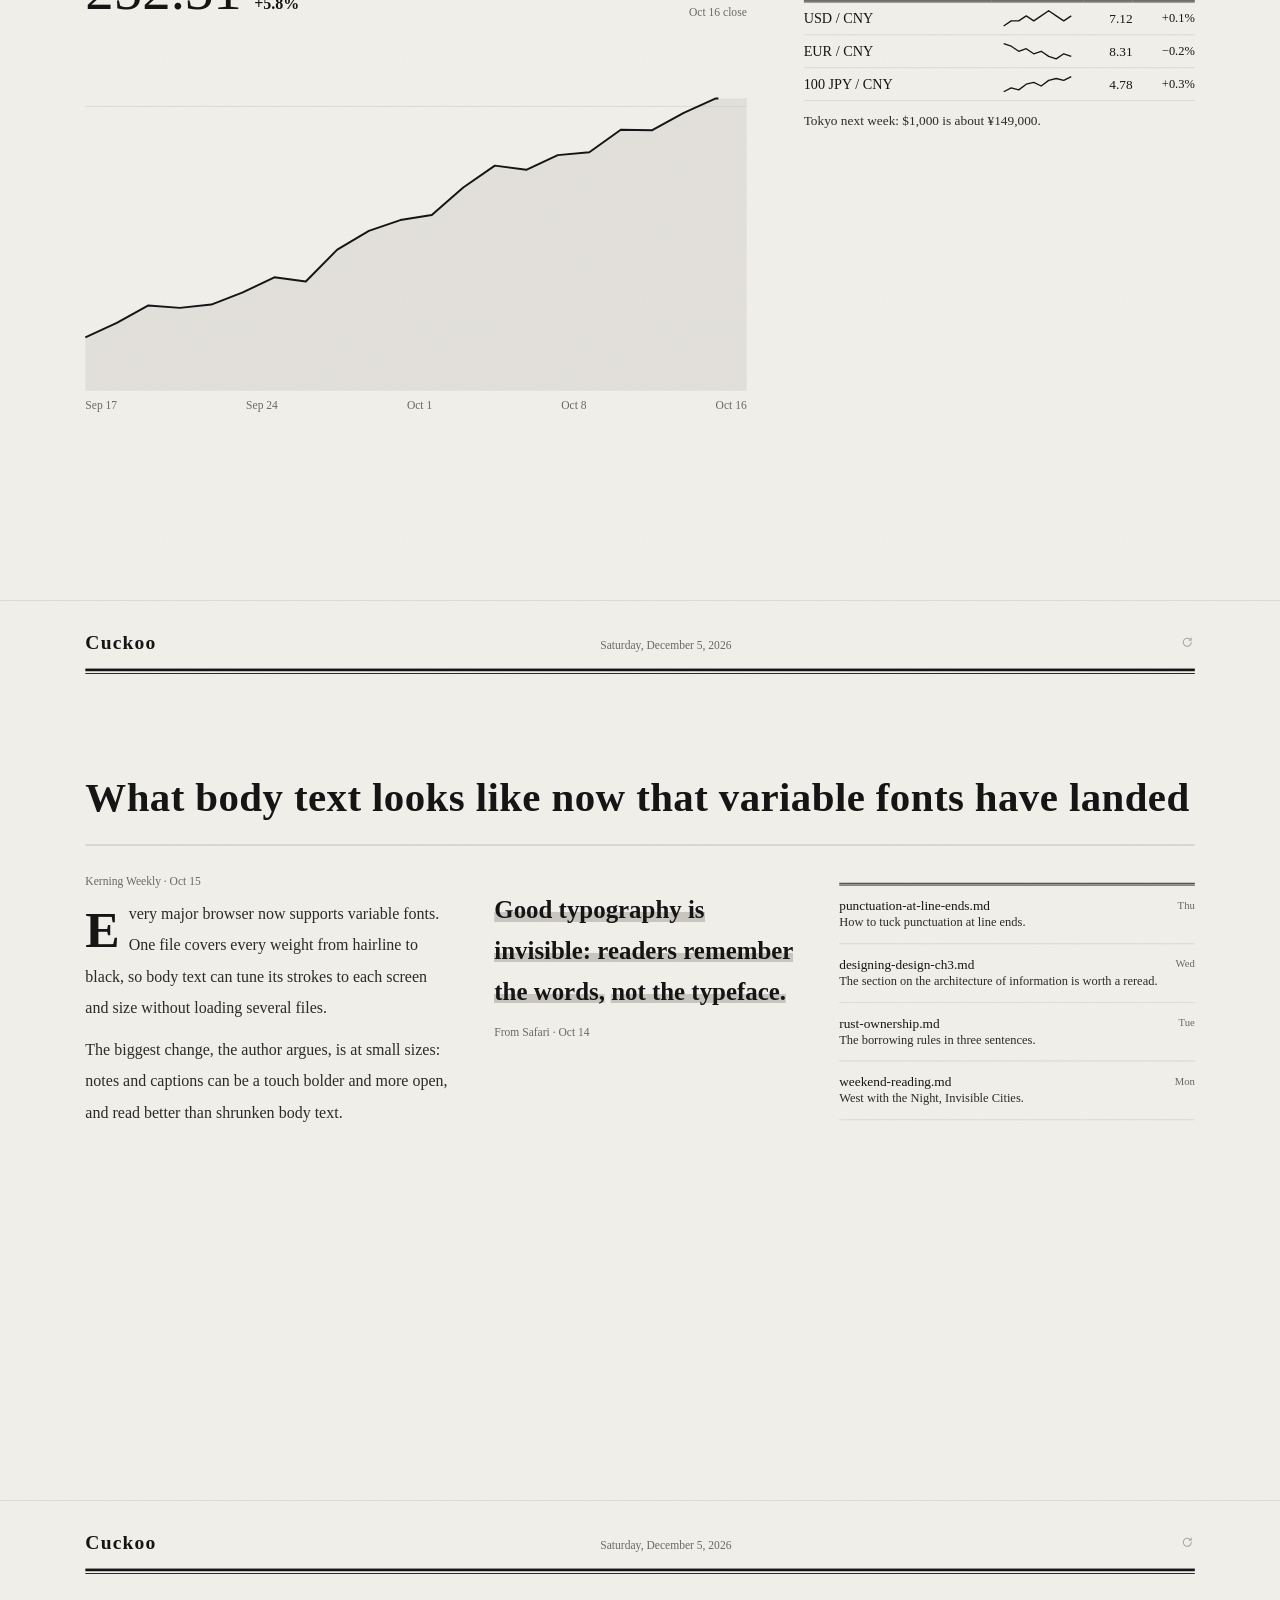
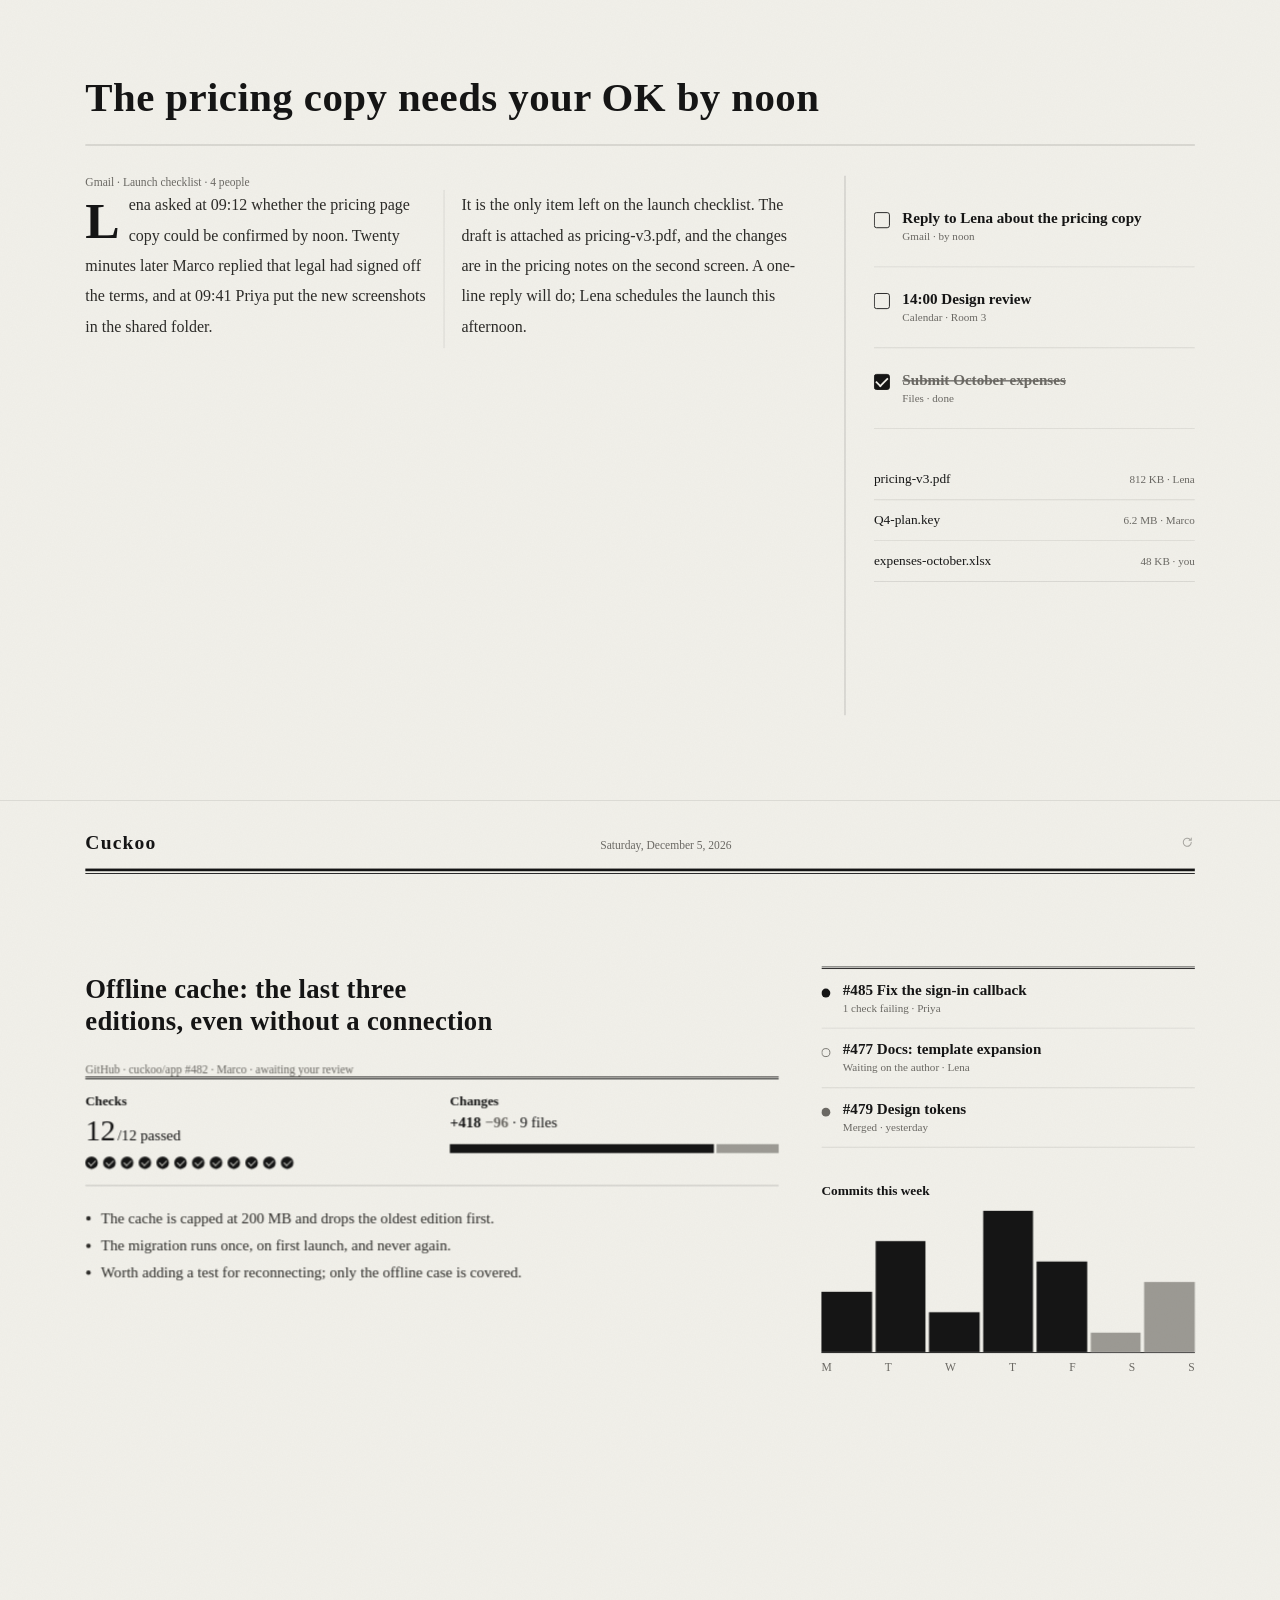
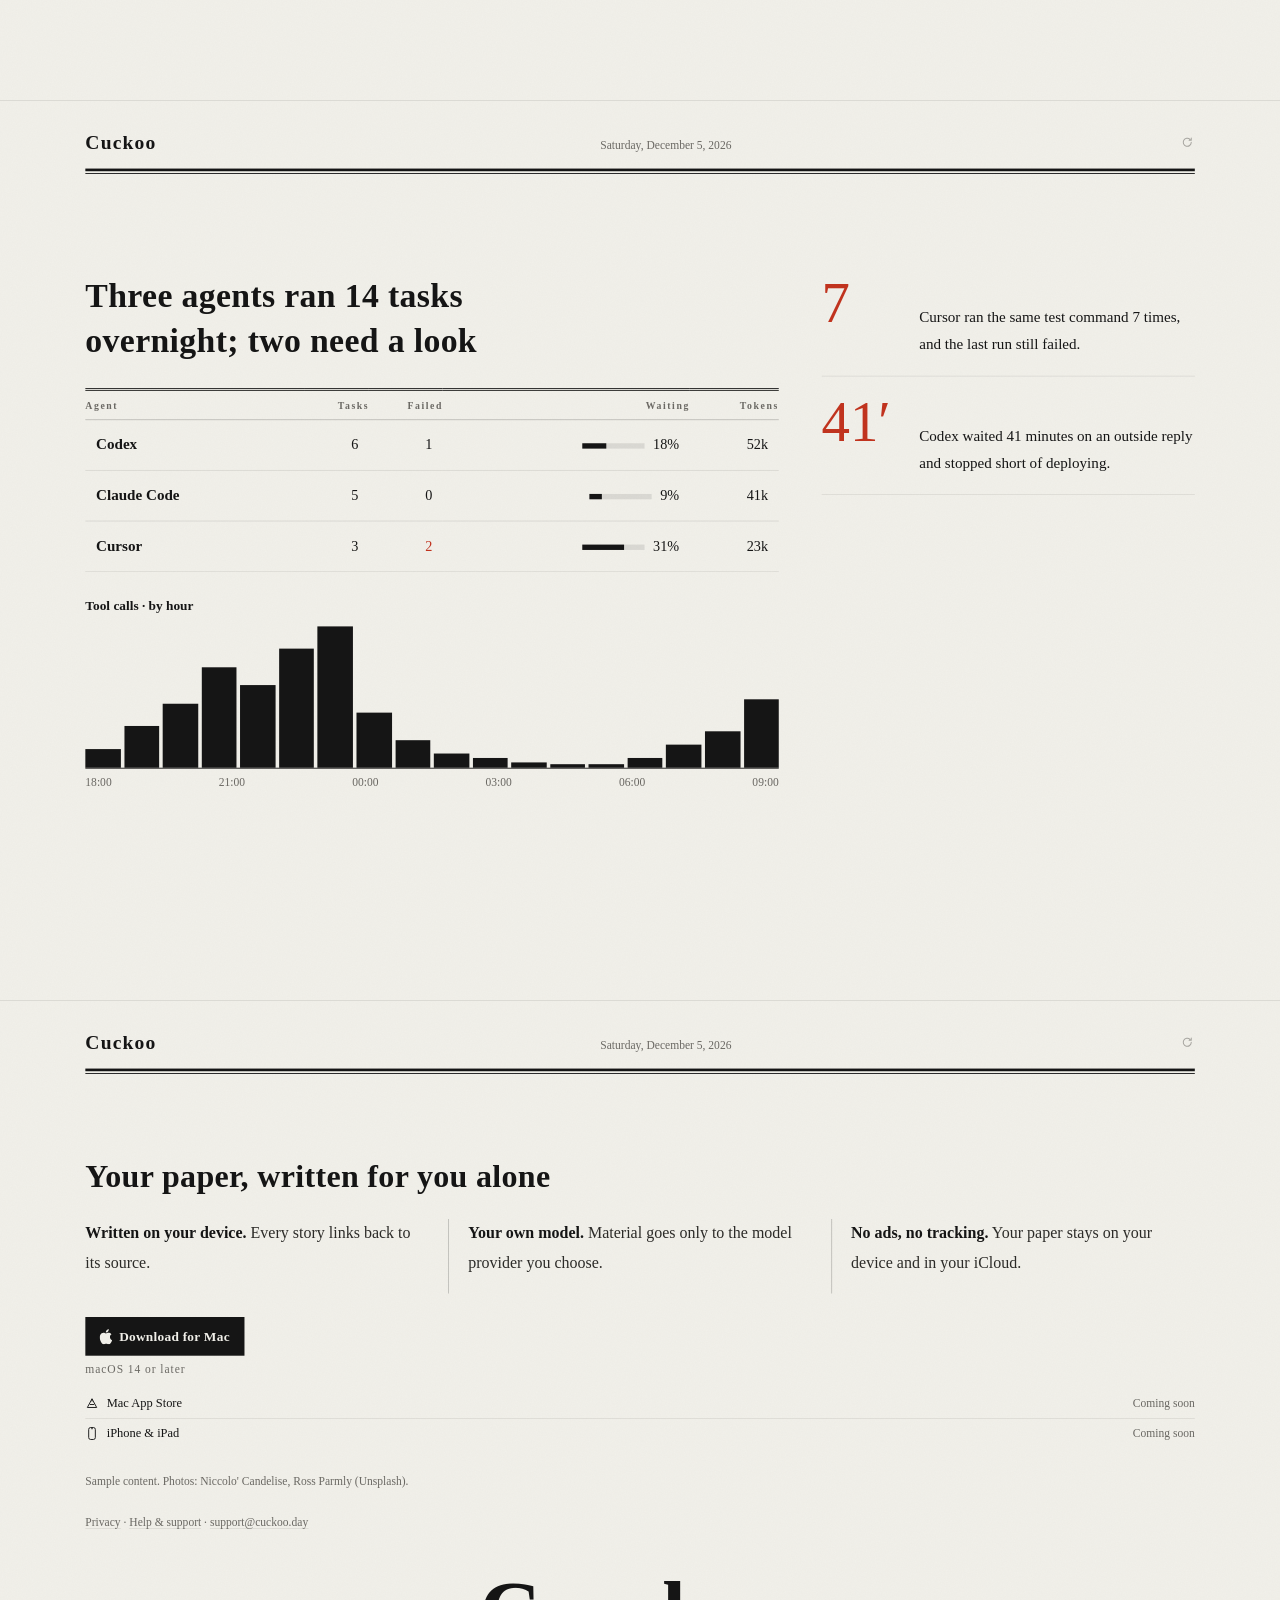
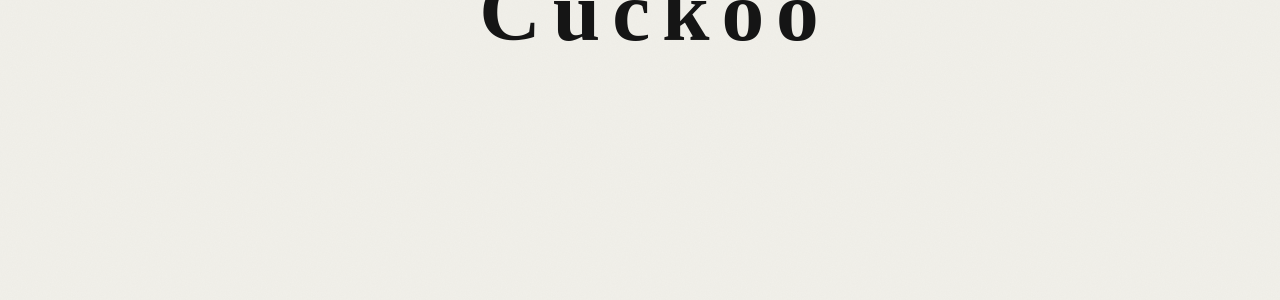
==== commit 3bcfeace: "Keep the festival calendar in its own data file The festival and solar-term dates were a single lite" ====
--- a/index.html
+++ b/index.html
@@ -22,6 +22,7 @@
 <link rel="stylesheet" href="/assets/home.css">
 <script>document.documentElement.classList.add("js")</script>
 <script src="/assets/config.js"></script>
+<script src="/assets/calendar.js" defer></script>
 <script src="/assets/home.js" defer></script>
 </head>
 <body>
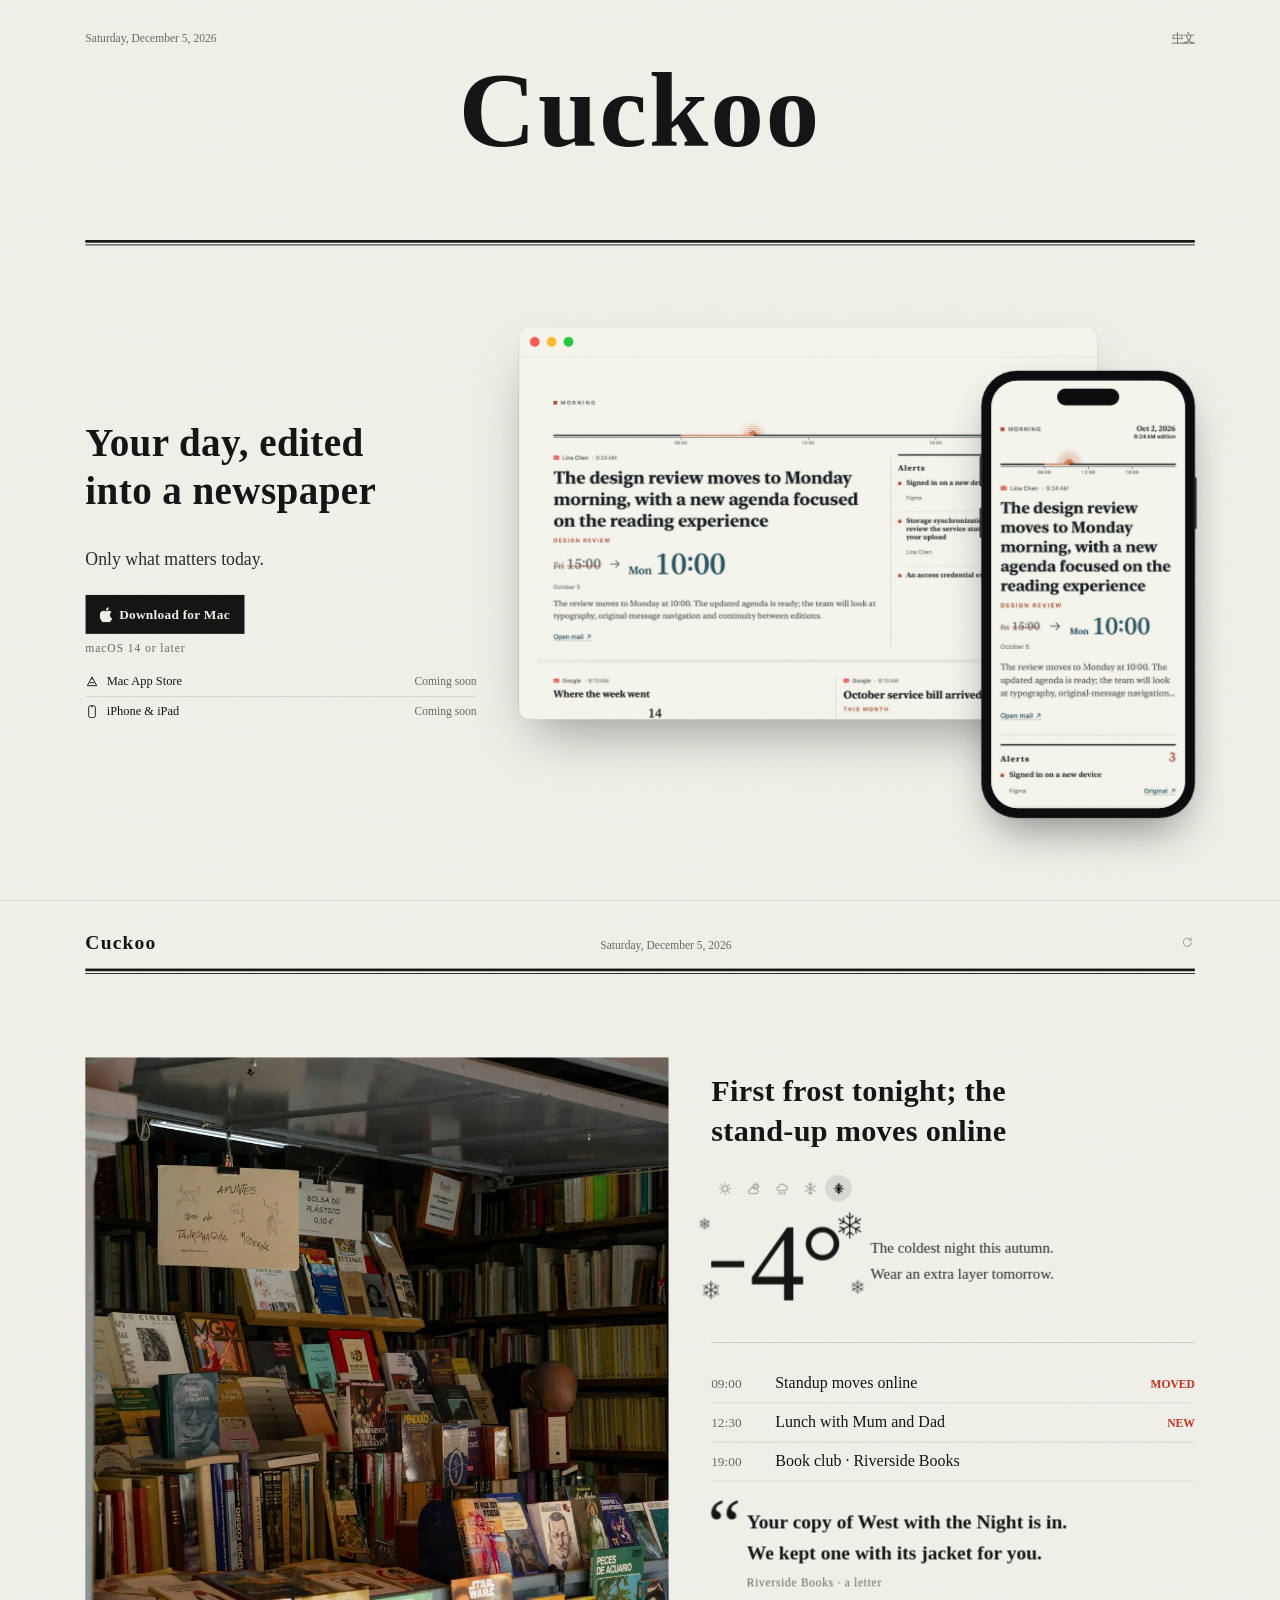
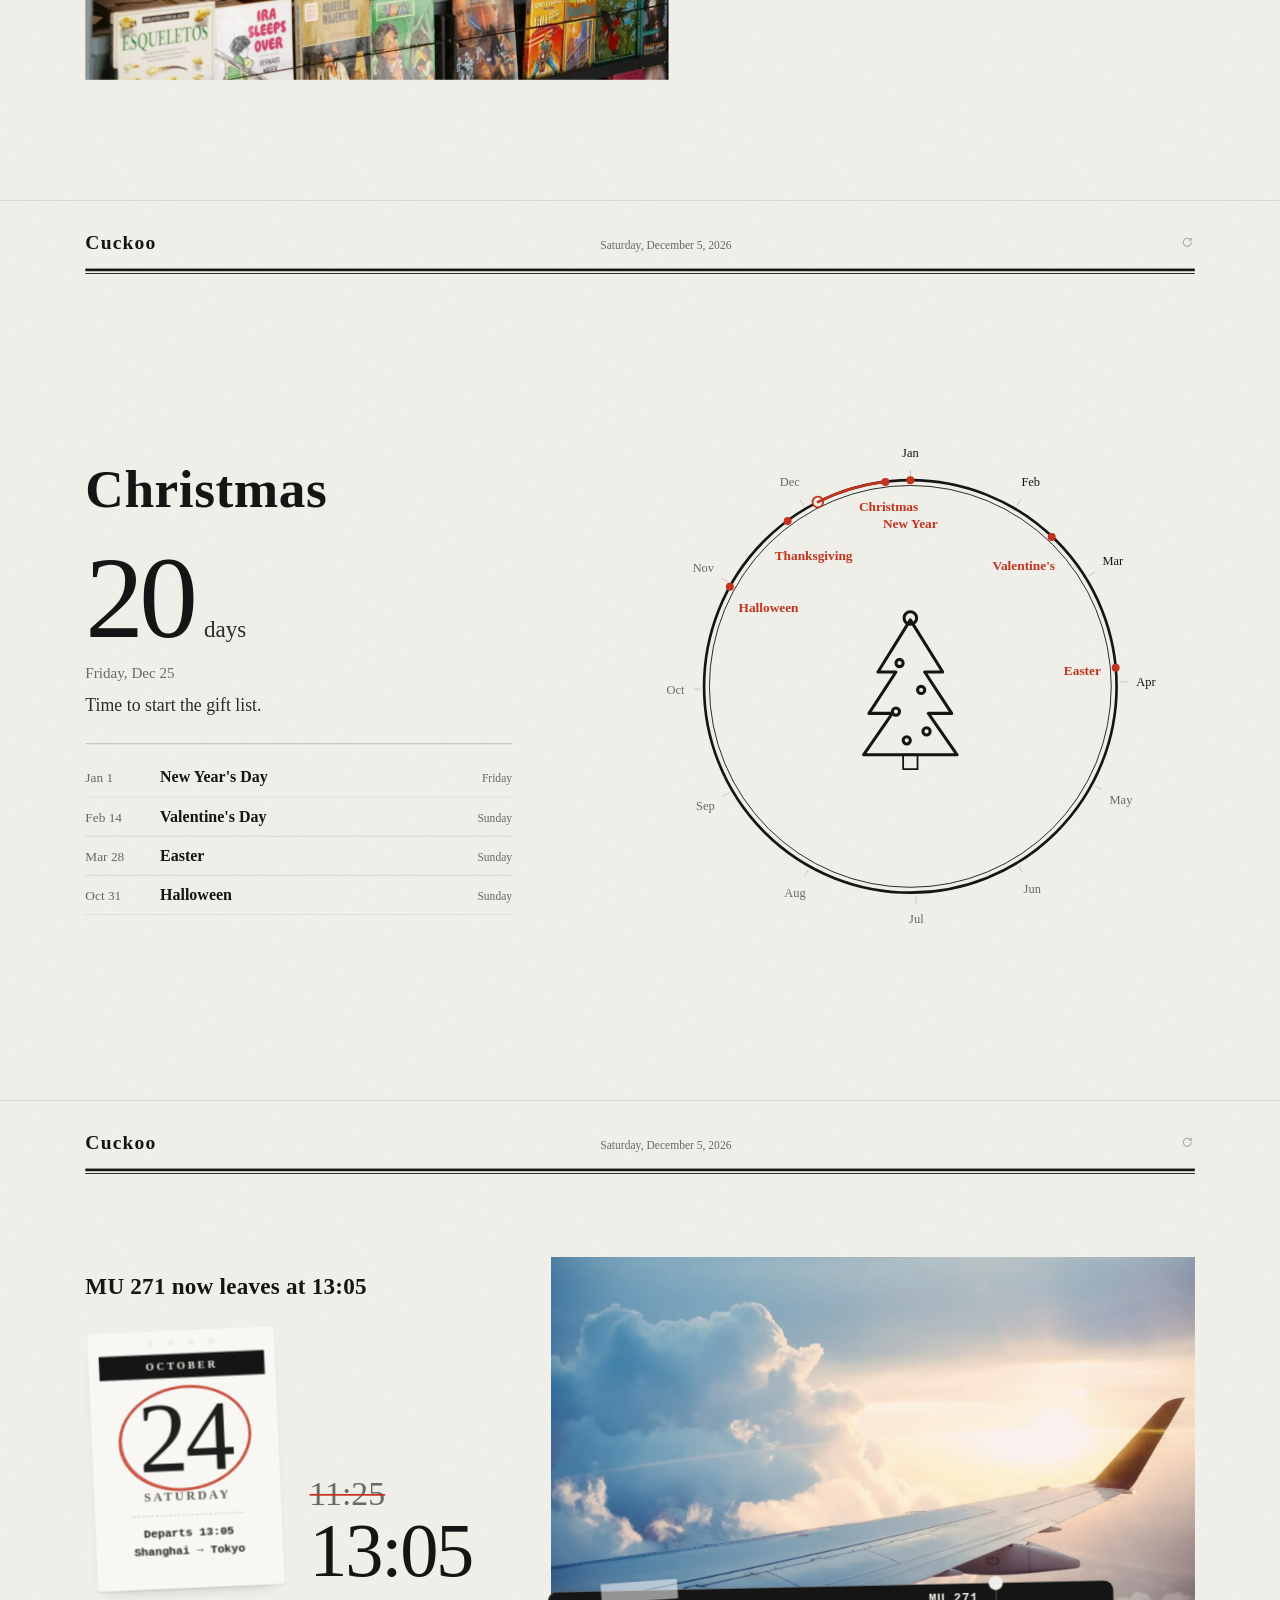
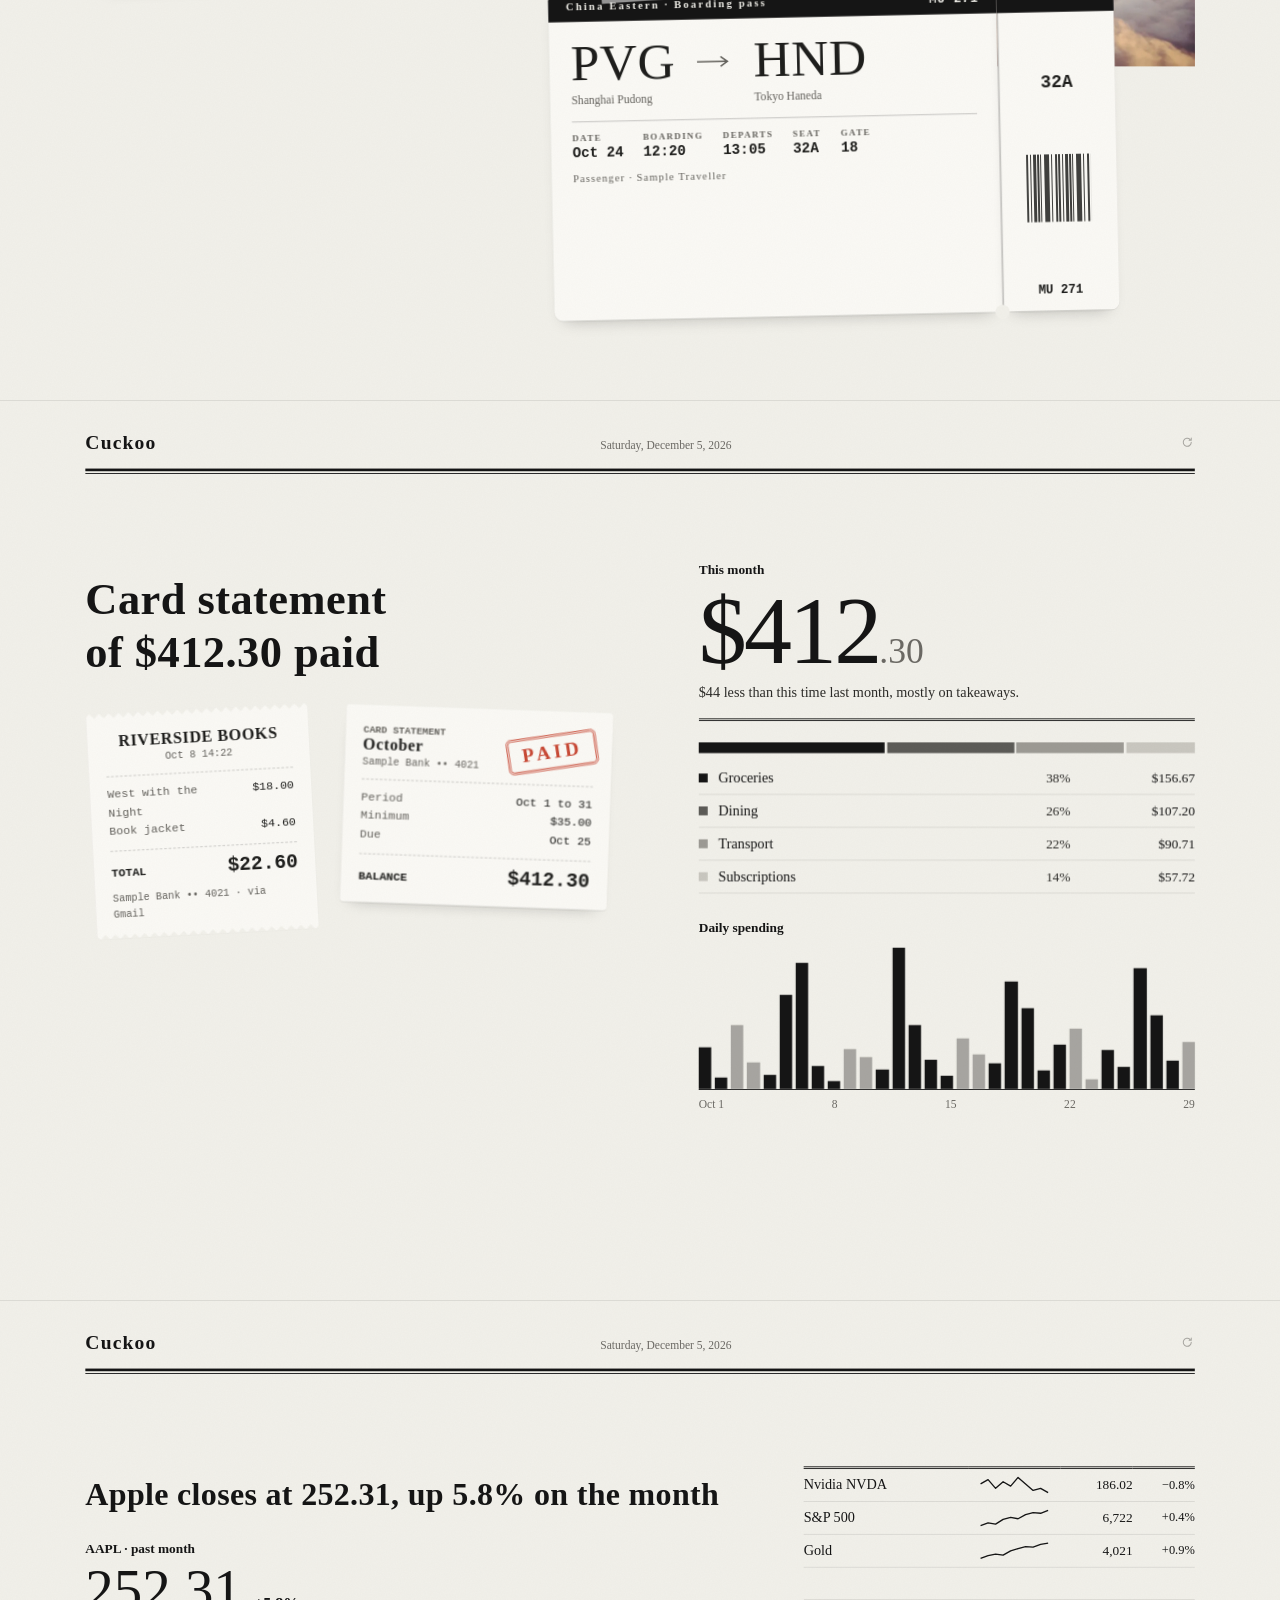
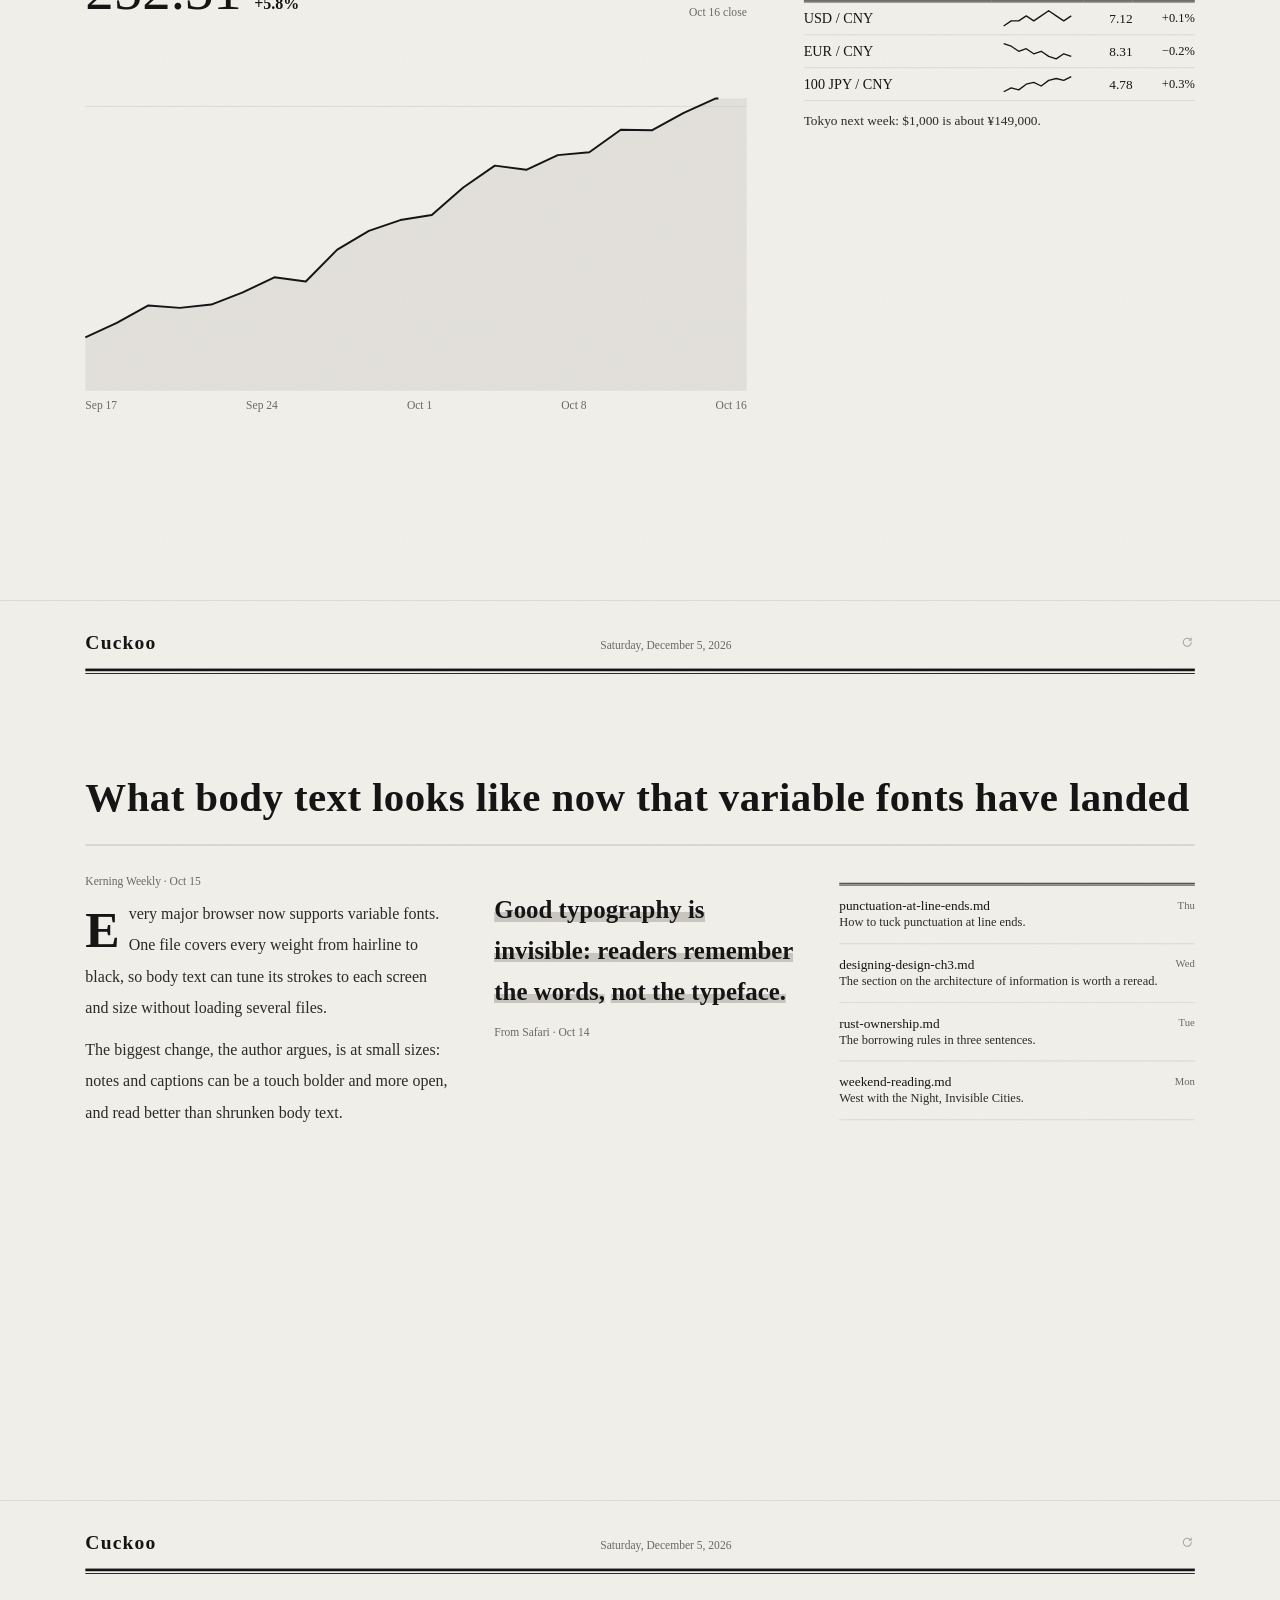
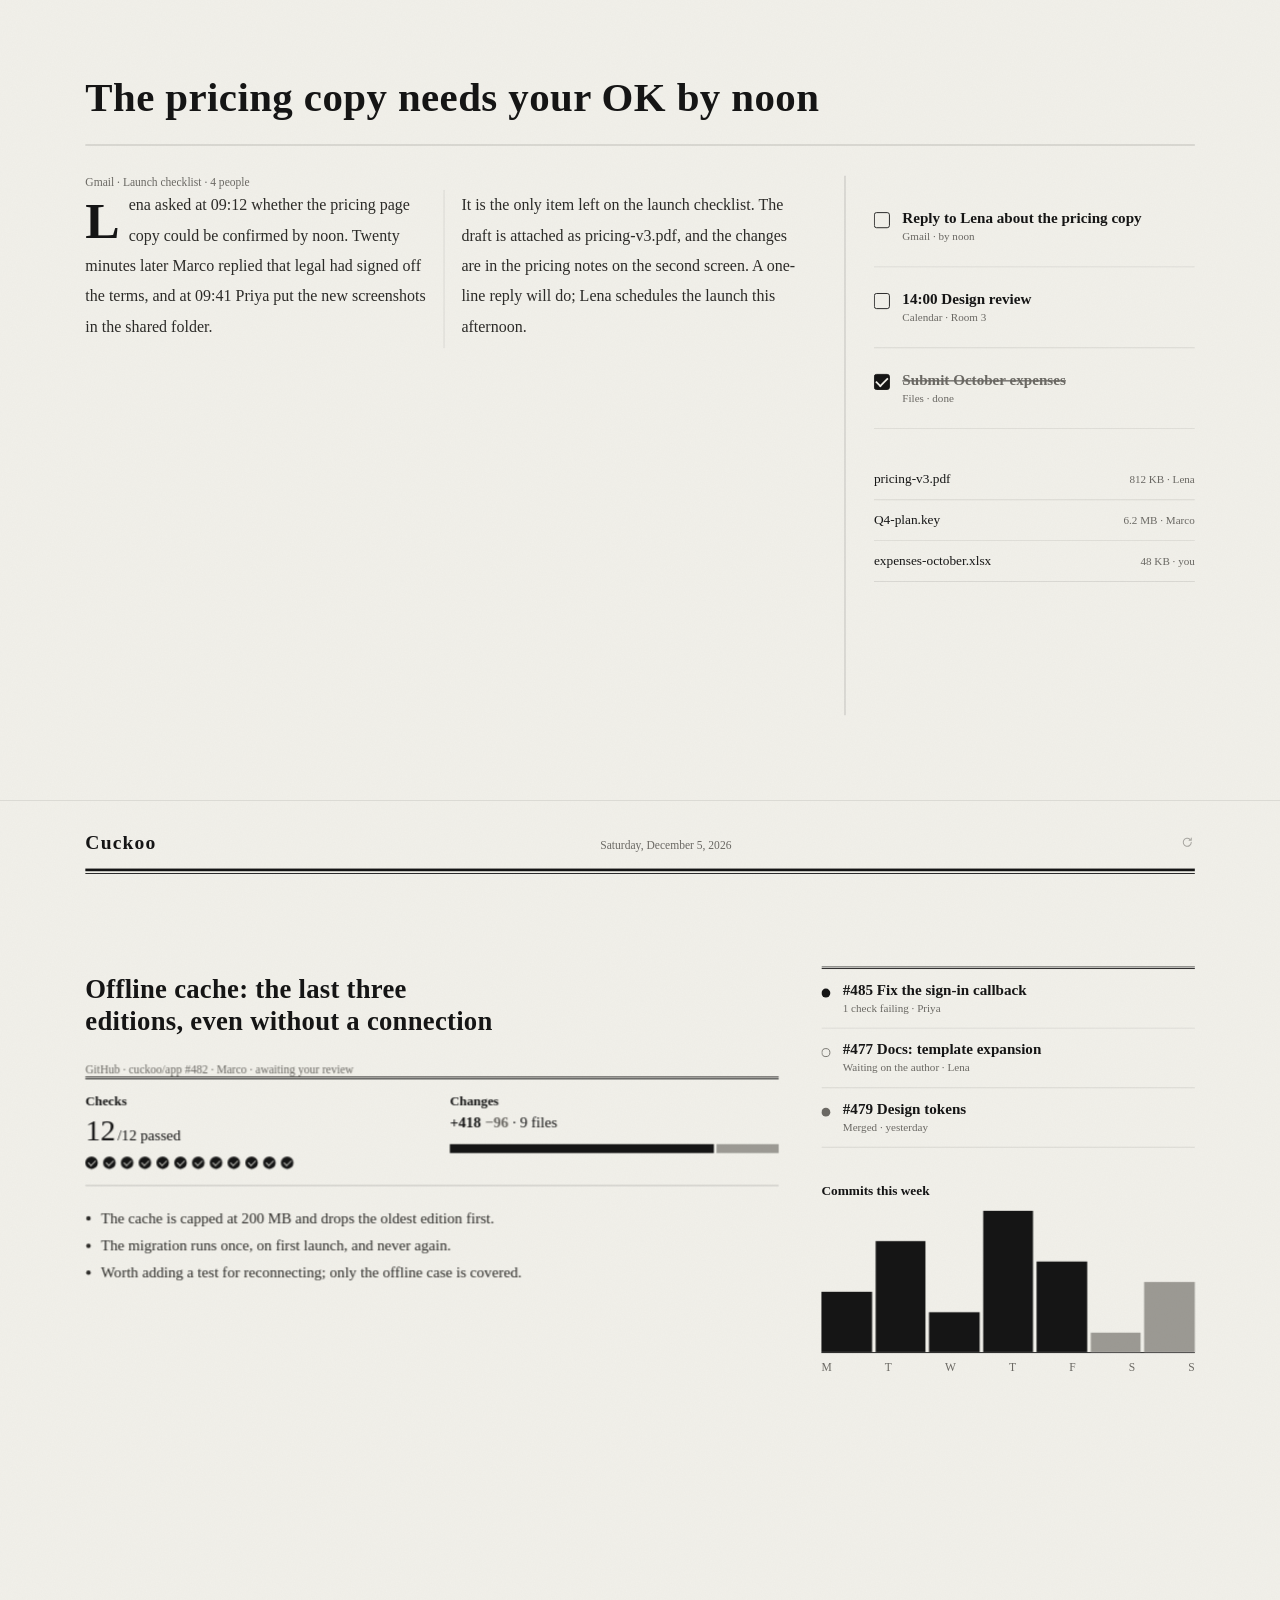
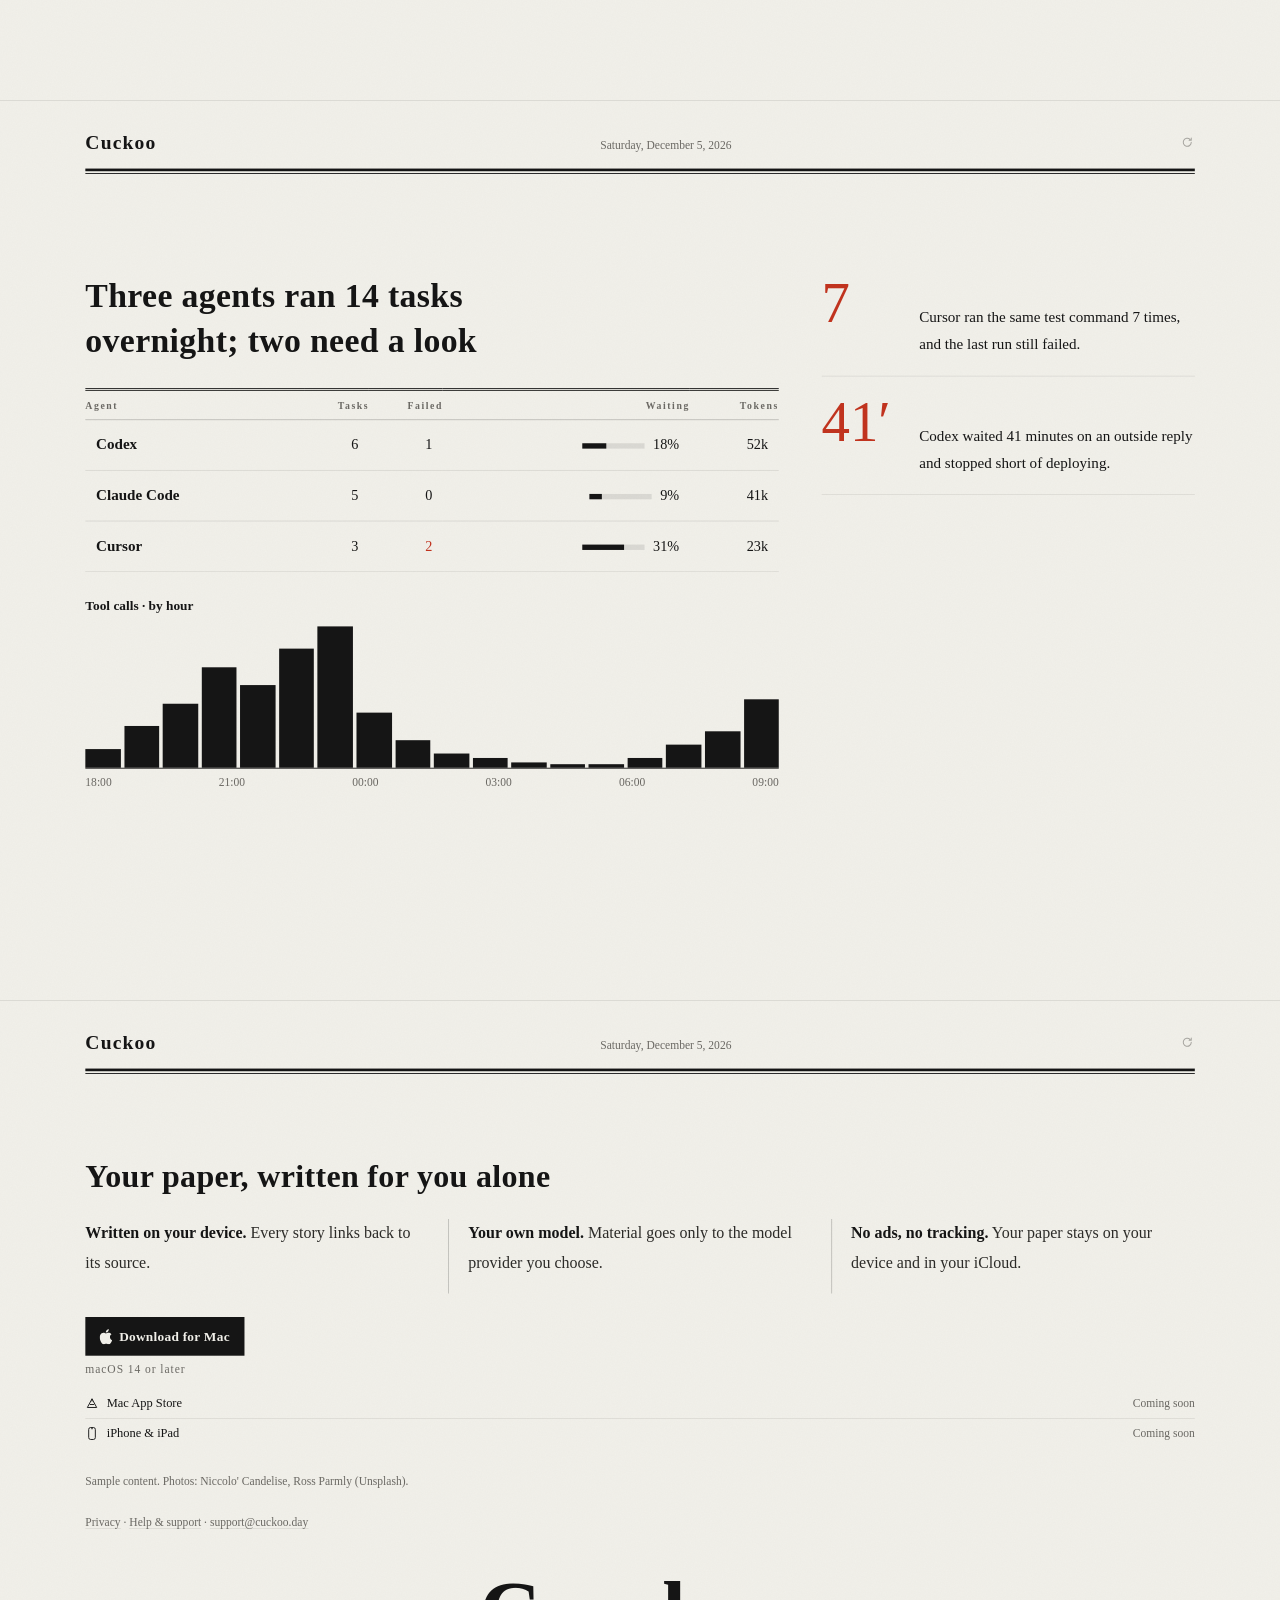
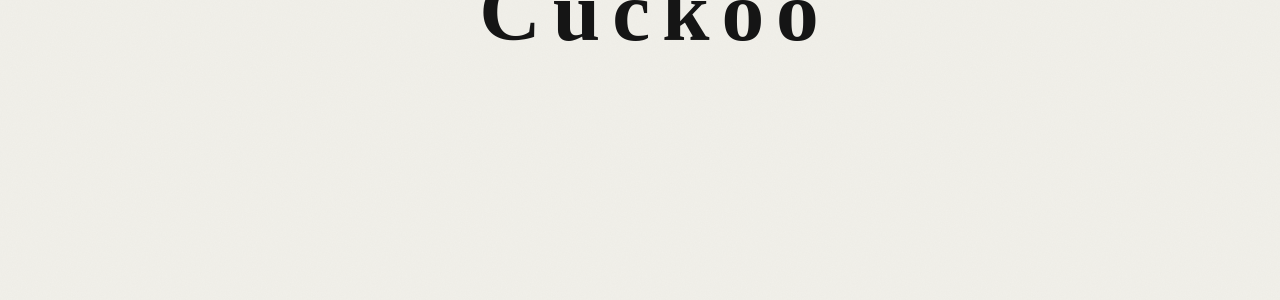
==== commit d58df90e: "Redraw the seasons spread as a wheel of the coming year The festival spread was mostly empty paper, " ====
--- a/index.html
+++ b/index.html
@@ -115,16 +115,16 @@
     <header class="folio"><span class="brand">Cuckoo</span><span class="date" data-today></span><span class="pg"><button class="reset" type="button" aria-label="Reset this page" title="Reset this page"><svg viewBox="0 0 20 20" aria-hidden="true"><path d="M16 10a6 6 0 1 1-1.8-4.3M16 3.5v3.2h-3.2" fill="none" stroke="currentColor" stroke-width="1.5" stroke-linecap="round" stroke-linejoin="round"/></svg></button></span></header>
     <div class="rule2"></div>
     <div class="body season-body">
-      <div class="fest" data-fest="auto">
-        <div class="fest-head">
-          <p class="fest-when" data-fest-when></p>
-          <h2 class="ink fest-name" data-ink data-fest-name></h2>
-          <p class="fest-line" data-fest-line></p>
-        </div>
-        <div class="fest-art" aria-hidden="true"><svg class="egg-art egg-halloween" viewBox="0 0 200 200"><ellipse cx="96" cy="122" rx="50" ry="38"/><path d="M96 84c-6-10 8-12 4-22"/><path d="M76 88c-9 20-9 46 0 66M116 88c9 20 9 46 0 66"/><path class="acc" d="M150 56c7-8 17-6 21 2-5-2-8 2-8 6-4-4-8-4-12-2-1-4-1-6-1-6z"/></svg><svg class="egg-art egg-xmas" viewBox="0 0 200 200"><path class="tree" d="M100 26 64 84h20l-30 46h26l-32 46h104l-32-46h26l-30-46h20z"/><circle class="star" cx="100" cy="24" r="7"/><g class="orn"><circle cx="88" cy="74" r="4"/><circle cx="112" cy="104" r="4"/><circle cx="84" cy="128" r="4"/><circle cx="118" cy="150" r="4"/><circle cx="96" cy="160" r="4"/></g><rect class="trunk" x="92" y="176" width="16" height="16"/></svg><svg class="egg-art egg-newyear" viewBox="0 0 200 200"><path d="M100 30v140M30 100h140M50 50l100 100M150 50l-100 100"/><circle cx="100" cy="100" r="14"/><path d="M100 62l6 14M138 100l-14 6M100 138l-6-14M62 100l14-6"/></svg><svg class="egg-art egg-valentine" viewBox="0 0 200 200"><path d="M100 160C60 130 40 105 40 80c0-24 18-38 34-38 12 0 22 8 26 18 4-10 14-18 26-18 16 0 34 14 34 38 0 25-20 50-60 80z"/></svg><svg class="egg-art egg-easter" viewBox="0 0 200 220"><path d="M100 38c26 0 44 42 44 76 0 38-22 58-44 58s-44-20-44-58c0-34 18-76 44-76z"/><path d="M60 112l13-9 13 9 14-9 14 9 13-9 14 9 13-9"/><circle cx="85" cy="70" r="4"/><circle cx="118" cy="76" r="4"/><circle cx="100" cy="148" r="4"/></svg><svg class="egg-art egg-thanksgiving" viewBox="0 0 200 220"><path d="M100 30v160"/><path d="M100 50c-14-6-24-16-26-30 14-2 24 6 26 30zM100 50c14-6 24-16 26-30-14-2-24 6-26 30zM100 92c-14-6-24-16-26-30 14-2 24 6 26 30zM100 92c14-6 24-16 26-30-14-2-24 6-26 30zM100 134c-14-6-24-16-26-30 14-2 24 6 26 30zM100 134c14-6 24-16 26-30-14-2-24 6-26 30z"/></svg></div>
-        <div class="fest-pick" role="group" aria-label="Preview the festival eggs"><button type="button" data-fest-set="newyear" title="New Year">New Year</button><button type="button" data-fest-set="valentine" title="Valentine's">Valentine's</button><button type="button" data-fest-set="easter" title="Easter">Easter</button><button type="button" data-fest-set="halloween" title="Halloween">Halloween</button><button type="button" data-fest-set="thanksgiving" title="Thanksgiving">Thanksgiving</button><button type="button" data-fest-set="xmas" title="Christmas">Christmas</button></div>
-      </div>
-      <ol class="days" data-days></ol>
+      <div class="fest">
+        <h2 class="ink fest-name" data-ink data-fest-name></h2>
+        <p class="fest-count"><b class="num" data-fest-num></b><span class="unit" data-fest-unit></span></p>
+        <p class="fest-when" data-fest-when></p>
+        <p class="fest-line" data-fest-line></p>
+        <ol class="days" data-days></ol>
+      </div>
+      <div class="wheel" data-wheel>
+        <div class="wh-art" aria-hidden="true"><svg class="egg-art egg-halloween" viewBox="0 0 200 200"><ellipse cx="96" cy="122" rx="50" ry="38"/><path class="det" d="M96 84c-6-10 8-12 4-22"/><path class="det" d="M76 88c-9 20-9 46 0 66M116 88c9 20 9 46 0 66"/><path class="acc" d="M150 56c7-8 17-6 21 2-5-2-8 2-8 6-4-4-8-4-12-2-1-4-1-6-1-6z"/></svg><svg class="egg-art egg-xmas" viewBox="0 0 200 200"><path class="tree" d="M100 26 64 84h20l-30 46h26l-32 46h104l-32-46h26l-30-46h20z"/><circle class="star" cx="100" cy="24" r="7"/><g class="orn det"><circle cx="88" cy="74" r="4"/><circle cx="112" cy="104" r="4"/><circle cx="84" cy="128" r="4"/><circle cx="118" cy="150" r="4"/><circle cx="96" cy="160" r="4"/></g><rect class="trunk det" x="92" y="176" width="16" height="16"/></svg><svg class="egg-art egg-newyear" viewBox="0 0 200 200"><path d="M100 30v140M30 100h140M50 50l100 100M150 50l-100 100"/><circle cx="100" cy="100" r="14"/><path class="det" d="M100 62l6 14M138 100l-14 6M100 138l-6-14M62 100l14-6"/></svg><svg class="egg-art egg-valentine" viewBox="0 0 200 200"><path d="M100 160C60 130 40 105 40 80c0-24 18-38 34-38 12 0 22 8 26 18 4-10 14-18 26-18 16 0 34 14 34 38 0 25-20 50-60 80z"/></svg><svg class="egg-art egg-easter" viewBox="0 0 200 220"><path d="M100 38c26 0 44 42 44 76 0 38-22 58-44 58s-44-20-44-58c0-34 18-76 44-76z"/><path class="det" d="M60 112l13-9 13 9 14-9 14 9 13-9 14 9 13-9"/><circle class="det" cx="85" cy="70" r="4"/><circle class="det" cx="118" cy="76" r="4"/><circle class="det" cx="100" cy="148" r="4"/></svg><svg class="egg-art egg-thanksgiving" viewBox="0 0 200 220"><path d="M100 30v160"/><path class="det" d="M100 50c-14-6-24-16-26-30 14-2 24 6 26 30zM100 50c14-6 24-16 26-30-14-2-24 6-26 30zM100 92c-14-6-24-16-26-30 14-2 24 6 26 30zM100 92c14-6 24-16 26-30-14-2-24 6-26 30zM100 134c-14-6-24-16-26-30 14-2 24 6 26 30zM100 134c14-6 24-16 26-30-14-2-24 6-26 30z"/></svg></div>
+      </div>
     </div>
   </div>
 </section>
--- a/assets/home.css
+++ b/assets/home.css
@@ -139,14 +139,7 @@
 .pull p { font: 700 22px/1.6 var(--zh); text-wrap: balance; }
 .pull cite { display: block; margin-top: 8px; font: 500 13px var(--zh); font-style: normal; color: var(--ink3); letter-spacing: .06em; }
 
-.season-title { font-size: 42px; line-height: 1.3; margin: 18px 0 34px; }
 .egg-art { position: absolute; inset: 0; width: 100%; height: 100%; opacity: 0; transform: scale(.92); transition: opacity .7s ease, transform .9s cubic-bezier(.3,1.2,.4,1); }
-.fest[data-show="chongyang"] .fest[data-show="halloween"] .fest:hover @keyframes bloom { to { transform: rotate(18deg) scale(1.05); } }
-.fest:hover .fest:hover .fest:hover .fest:hover @keyframes twinkle { to { opacity: .4; } }
-.fest-copy p { font: 400 19px/1.7 var(--zh); color: var(--ink2); }
-.fest-pick button:hover { opacity: 1; color: var(--ink); }
-.days ol { list-style: none; margin-top: 10px; border-top: 3px double var(--ink); }
-.days span { font: 500 12px var(--zh); color: var(--ink3); letter-spacing: .1em; }
 @keyframes eggin { from { opacity: 0; transform: scale(.4) rotate(-30deg); } }
 
 .travel-body { display: grid; grid-template-columns: 460px 1fr; gap: 64px; }
@@ -399,13 +392,26 @@
 .portrait .pull::before { font-size: 60px; top: -14px; }
 .portrait .pull p { font-size: 16px; }
 
-.portrait .season-title { font-size: 25px; margin: 10px 0 18px; }
-.portrait .fest-name { font-size: 46px; margin: 6px 0; } .portrait .fest-copy p { font-size: 14px; }
-.portrait .fest-pick { gap: 2px; padding-top: 10px; } .portrait .fest-pick button { height: 28px; padding: 0 10px; font-size: 12px; }
-.portrait .season-side { margin-top: 22px; }
-.portrait .days li { padding: 8px 0; gap: 14px; } .portrait .days time { width: 70px; font-size: 12.5px; } .portrait .days b { font-size: 15px; }
-
-.portrait .tr-title { font-size: 36px; margin: 10px 0 8px; }
+.portrait .season-body { display: flex; flex-direction: column; }
+.portrait .fest { width: 100%; align-self: stretch; text-align: left; }
+.portrait .fest-count { justify-content: flex-start; }
+.portrait .wheel { order: -1; flex: none; width: 346px; height: 346px; margin: 0 auto 10px; }
+.portrait .wh-tl { font-size: 11px; }
+.portrait .wh-fl { font-size: 12px; }
+.portrait .wh-dot { width: 10px; height: 10px; transform: translate(-50%, -50%) scale(.6); }
+.portrait .wh-art { width: 110px; height: 110px; }
+.portrait .fest-count { margin: 10px 0 6px; gap: 8px; }
+.portrait .fest-count .num { font-size: 56px; }
+.portrait .fest-count.today .num { font-size: 44px; }
+.portrait .fest-count .unit { font-size: 15px; }
+.portrait .fest-when { font-size: 14px; }
+.portrait .fest-line { font-size: 14px; max-width: none; margin-top: 6px; }
+.portrait .days { margin-top: 16px; padding-top: 10px; max-width: none; }
+.portrait .days li { padding: 7px 0; font-size: 15px; gap: 14px; }
+.portrait .days time { width: 56px; font-size: 13px; }
+
+.portrait .tr-title { font-size: 36px; margin: 10px 0 8px; --ink-pad: 8 8 3 8; }
+.portrait .tr-photo { --ink-pad: 3 8 8 8; }
 .portrait .tr-col .deck { font-size: 13.5px; }
 .portrait .travel-body { position: relative; }
 .portrait .tr-photo img { height: 150px; }
@@ -550,7 +556,7 @@
 .alt-row svg { width: 15px; height: 15px; flex: none; }
 .alt-row i { margin-left: auto; font: 400 13px var(--zh); font-style: normal; color: var(--ink3); }
 .alt-row[href] i { color: var(--ink); }
-.product { position: relative; align-self: center; justify-self: center; width: 100%; max-width: 760px; height: 552px; --ink-pad: 70; }
+.product { position: relative; align-self: center; justify-self: center; width: 100%; max-width: 760px; height: 552px; --ink-pad: 12 44 72 44; }
 .product .mac { position: absolute; left: 0; top: 0; right: 110px; border-radius: 11px; box-shadow: 0 0 0 .5px rgba(0,0,0,.18), 0 30px 60px -18px rgba(0,0,0,.38); background: var(--paper); overflow: hidden; }
 .product .mac-bar { height: 34px; display: flex; align-items: center; gap: 8px; padding: 0 12px; background: #f6f5ee; border-bottom: 1px solid rgba(0,0,0,.08); }
 .product .mac-bar i { width: 11px; height: 11px; border-radius: 50%; }
@@ -570,27 +576,48 @@
   .iphone { box-shadow: 0 0 0 .5px rgba(255,255,255,.14), 0 24px 50px -14px rgba(0,0,0,.75); }
 }
 
-.season-body { display: grid; gap: 72px; grid-template-columns: 1fr !important; }
-.fest { grid-template-rows: auto auto; display: grid; grid-template-columns: 1fr 300px; gap: 0 56px; align-items: center; margin-top: 32px; }
-.fest-when { font: 500 15px var(--zh); color: var(--ink3); }
-.fest-name { display: block; letter-spacing: .04em; white-space: nowrap; font: 900 56px/1.18 var(--zh); margin: 10px 0 12px; }
-.fest-line { font: 400 20px/1.7 var(--zh); color: var(--ink2); max-width: 500px; }
-.fest-art { width: 300px; position: relative; height: 300px; }
-.fest-art .egg-art { position: absolute; inset: 0; opacity: 0; transition: opacity .5s; }
-.fest-art .egg-art *, .egg .egg-art * { fill: none !important; stroke: var(--ink) !important; stroke-width: 3 !important; stroke-linecap: round !important; stroke-linejoin: round !important; }
-.fest-art .egg-art .acc, .egg .egg-art .acc { stroke: var(--zhu) !important; }
-.fest[data-show="spring"] .egg-spring, .fest[data-show="lantern"] .egg-lantern, .fest[data-show="qingming"] .egg-qingming, .fest[data-show="dragonboat"] .egg-dragonboat, .fest[data-show="qixi"] .egg-qixi, .fest[data-show="midautumn"] .egg-midautumn, .fest[data-show="chongyang"] .egg-chongyang, .fest[data-show="dongzhi"] .egg-dongzhi, .fest[data-show="newyear"] .egg-newyear, .fest[data-show="valentine"] .egg-valentine, .fest[data-show="easter"] .egg-easter, .fest[data-show="halloween"] .egg-halloween, .fest[data-show="thanksgiving"] .egg-thanksgiving, .fest[data-show="xmas"] .egg-xmas { opacity: 1; }
+/* the seasons spread: countdown column left, the coming year as a wheel right */
+.season-body { display: grid; grid-template-columns: minmax(0, 1fr) 640px; gap: 0 64px; align-items: center; }
+.fest-name { display: block; letter-spacing: .04em; font: 900 72px/1.15 var(--zh); }
+.fest-count { display: flex; align-items: baseline; gap: 12px; margin: 20px 0 10px; }
+.fest-count .num { font: 400 132px/1 var(--latin); font-variant-numeric: lining-nums; letter-spacing: -.04em; color: var(--ink); }
+.fest-count.today .num { font-family: var(--zh); font-weight: 400; font-size: 96px; }
+html[lang="en"] .fest-count.today .num { font-family: var(--latin); }
+.fest-count .unit { font: 500 26px var(--zh); color: var(--ink2); }
+.fest-when { font: 500 17px var(--zh); color: var(--ink3); }
+.fest-line { font: 400 20px/1.7 var(--zh); color: var(--ink2); max-width: 420px; margin-top: 8px; }
+.days { list-style: none; margin: 26px 0 0; padding: 16px 0 0; border-top: 1px solid var(--rule); max-width: 480px; }
+.days li { display: flex; align-items: baseline; gap: 20px; padding: 11px 0; border-bottom: 1px solid var(--hair); font: 400 18px var(--zh); }
+.days time { width: 64px; flex: none; font: 500 15px var(--zh); color: var(--ink3); font-variant-numeric: tabular-nums; }
+.days b { flex: 1; font-weight: 700; }
+.days li span { margin-left: auto; font: 500 13px var(--zh); color: var(--ink3); }
+.wheel { position: relative; width: 640px; height: 640px; justify-self: center; }
+.wh-g, .wh-svg { position: absolute; inset: 0; width: 100%; height: 100%; }
+.wh-svg { display: block; pointer-events: none; }
+.wh-rim { fill: none; stroke: var(--ink); stroke-width: 3; }
+.wh-rim2 { fill: none; stroke: var(--ink); stroke-width: 1; }
+.wh-tick { stroke: var(--rule); stroke-width: 1; }
+.wh-today { fill: var(--paper); stroke: var(--zhu); stroke-width: 2; }
+.wh-arc { stroke: var(--zhu); stroke-width: 3; stroke-linecap: round; fill: none; transition: stroke-dashoffset .9s cubic-bezier(.16, 1, .3, 1); }
+.wh-tl { position: absolute; transform: translate(-50%, -50%); font: 500 14px var(--zh); color: var(--ink3); white-space: nowrap; }
+.wh-tl.hot { color: var(--ink); }
+.wh-tf { color: var(--zhu); }
+.wh-tf:hover { color: var(--ink); }
+.wh-tf[aria-pressed="true"] { font-weight: 700; }
+.wh-fl { position: absolute; transform: translate(-50%, -50%); font: 600 15px var(--zh); color: var(--zhu); white-space: nowrap; }
+.wh-fl:hover { color: var(--ink); }
+.wh-fl[aria-pressed="true"] { font-weight: 700; }
+.wh-dot { position: absolute; width: 14px; height: 14px; padding: 0; border-radius: 50%; background: var(--zhu); transform: translate(-50%, -50%) scale(.64); transition: transform .45s cubic-bezier(.3, 1.4, .5, 1); }
+.wh-dot::before { content: ""; position: absolute; inset: -7px; }
+.wh-dot[aria-pressed="true"] { transform: translate(-50%, -50%) scale(1); box-shadow: 0 0 0 2px var(--paper); }
+.wh-art { position: absolute; left: 50%; top: 50%; width: 220px; height: 220px; transform: translate(-50%, -50%); }
+.wh-art .egg-art { position: absolute; inset: 0; opacity: 0; transition: opacity .5s; }
+.wheel[data-show="spring"] .egg-spring, .wheel[data-show="lantern"] .egg-lantern, .wheel[data-show="qingming"] .egg-qingming, .wheel[data-show="dragonboat"] .egg-dragonboat, .wheel[data-show="qixi"] .egg-qixi, .wheel[data-show="midautumn"] .egg-midautumn, .wheel[data-show="chongyang"] .egg-chongyang, .wheel[data-show="dongzhi"] .egg-dongzhi, .wheel[data-show="newyear"] .egg-newyear, .wheel[data-show="valentine"] .egg-valentine, .wheel[data-show="easter"] .egg-easter, .wheel[data-show="halloween"] .egg-halloween, .wheel[data-show="thanksgiving"] .egg-thanksgiving, .wheel[data-show="xmas"] .egg-xmas { opacity: 1; }
+.wh-art .egg-art *, .egg .egg-art * { fill: none !important; stroke: var(--ink) !important; stroke-width: 3.4 !important; stroke-linecap: round !important; stroke-linejoin: round !important; }
+.wh-art .egg-art .det, .egg .egg-art .det { stroke-width: 2 !important; }
+.wh-art .egg-art .acc, .egg .egg-art .acc { stroke: var(--zhu) !important; stroke-width: 2.6 !important; }
 @keyframes eggbob { from { transform: translateY(0); } to { transform: translateY(-4px); } }
-.fest-art:hover .egg-art, .egg.on:hover .egg-art { animation: eggbob .8s ease-in-out infinite alternate; }
-.egg-lantern, .egg-qingming, .egg-dragonboat, .egg-qixi, .egg-dongzhi, .egg-newyear, .egg-valentine, .egg-easter, .egg-thanksgiving { fill: none; stroke: var(--ink); stroke-width: 3; stroke-linecap: round; stroke-linejoin: round; }
-.fest-pick { padding-top: 16px; border-top: 1px solid var(--hair); grid-column: 1 / -1; margin-top: 24px; display: flex; gap: 22px; flex-wrap: wrap; }
-.fest-pick button { background: none; border: 0; border-bottom: 2px solid transparent; padding: 0 0 2px; font: 500 15px var(--zh); color: var(--ink3); cursor: pointer; }
-.fest-pick button[aria-pressed="true"] { color: var(--ink); font-weight: 700; border-bottom-color: var(--ink); }
-.days { list-style: none; margin: 28px 0 0; padding: 0; border-top: 1px solid var(--rule); }
-.days li { display: flex; gap: 18px; align-items: baseline; padding: 10px 0; border-bottom: 1px solid var(--hair); font-size: 15px; }
-.days time { width: 88px; font: 500 15px var(--zh); color: var(--ink3); font-variant-numeric: tabular-nums; min-width: 88px; }
-.days b { flex: 1; font: 700 19px var(--zh); font-weight: 700; }
-.days li span { margin-left: auto; color: var(--ink3); }
+.wh-art:hover .egg-art, .egg.on:hover .egg-art { animation: eggbob .8s ease-in-out infinite alternate; }
 
 html[lang^="zh"] .ink .cl { white-space: nowrap; }
 
@@ -614,9 +641,6 @@
 .portrait .product .mac { display: block; position: absolute; left: 0; top: 0; right: 26px; bottom: auto; }
 .portrait .iphone { width: 108px; border-radius: 26px; padding: 8px; }
 .portrait .iscreen { border-radius: 19px; }
-.portrait .fest { grid-template-columns: 1fr; gap: 18px; }
-.portrait .fest-art { width: 120px; height: 220px; }
-.portrait .days { margin-top: 24px; }
 .portrait .deck { font-size: 14px; line-height: 1.6; }
 .label, .src { margin: 0; }
 .body > .ink { font-size: 44px; line-height: 1.18; margin: 0; }
@@ -651,7 +675,7 @@
 .portrait .fn-body > *:first-child { order: -1; }
 .portrait .tr-photo { height: 300px; position: relative; }
 .portrait .tr-right { left: 0; right: 0; top: 214px; position: static; margin-top: -4px; }
-html[lang="en"] .fest-name { line-height: 1.18; font-size: 44px; }
+html[lang="en"] .fest-name { line-height: 1.18; font-size: 60px; }
 html[lang="en"] .ag-body .ink { font-size: 38px; }
 .portrait .body > .ink { font-size: 22px; }
 html[lang="en"].portrait .ink { font-size: 20px; }
@@ -668,7 +692,7 @@
 .mast { display: flex; justify-content: center; align-items: flex-start; position: relative; height: 196px; margin-top: 56px; padding-top: 8px; box-sizing: border-box; }
 .portrait .life-title { font-size: 22px; margin: 10px 0 0; order: 1; } .portrait .life-body .deck { order: 2; } .portrait .life-photo { order: 3; } .portrait .wx { order: 4; margin-top: 16px; } .portrait .sched { order: 5; } .portrait .pull { order: 1; } .portrait .life-body .deck { order: 2; } .portrait .life-photo { order: 3; font-size: 22px; }
 .portrait .mast { height: auto; margin-top: 36px; padding-top: 0; }
-.portrait .nameplate { font-size: 72px; }
+.portrait .nameplate { font-size: 72px; --ink-pad: 2 8 8 8; }
 .portrait .leafs { width: 150px; height: 208px; margin-top: 20px; }
 .portrait .tr-right .pass { left: auto; right: auto; bottom: auto; z-index: 2; margin-top: 4px; position: static; margin: 10px 8px 0; }
 
